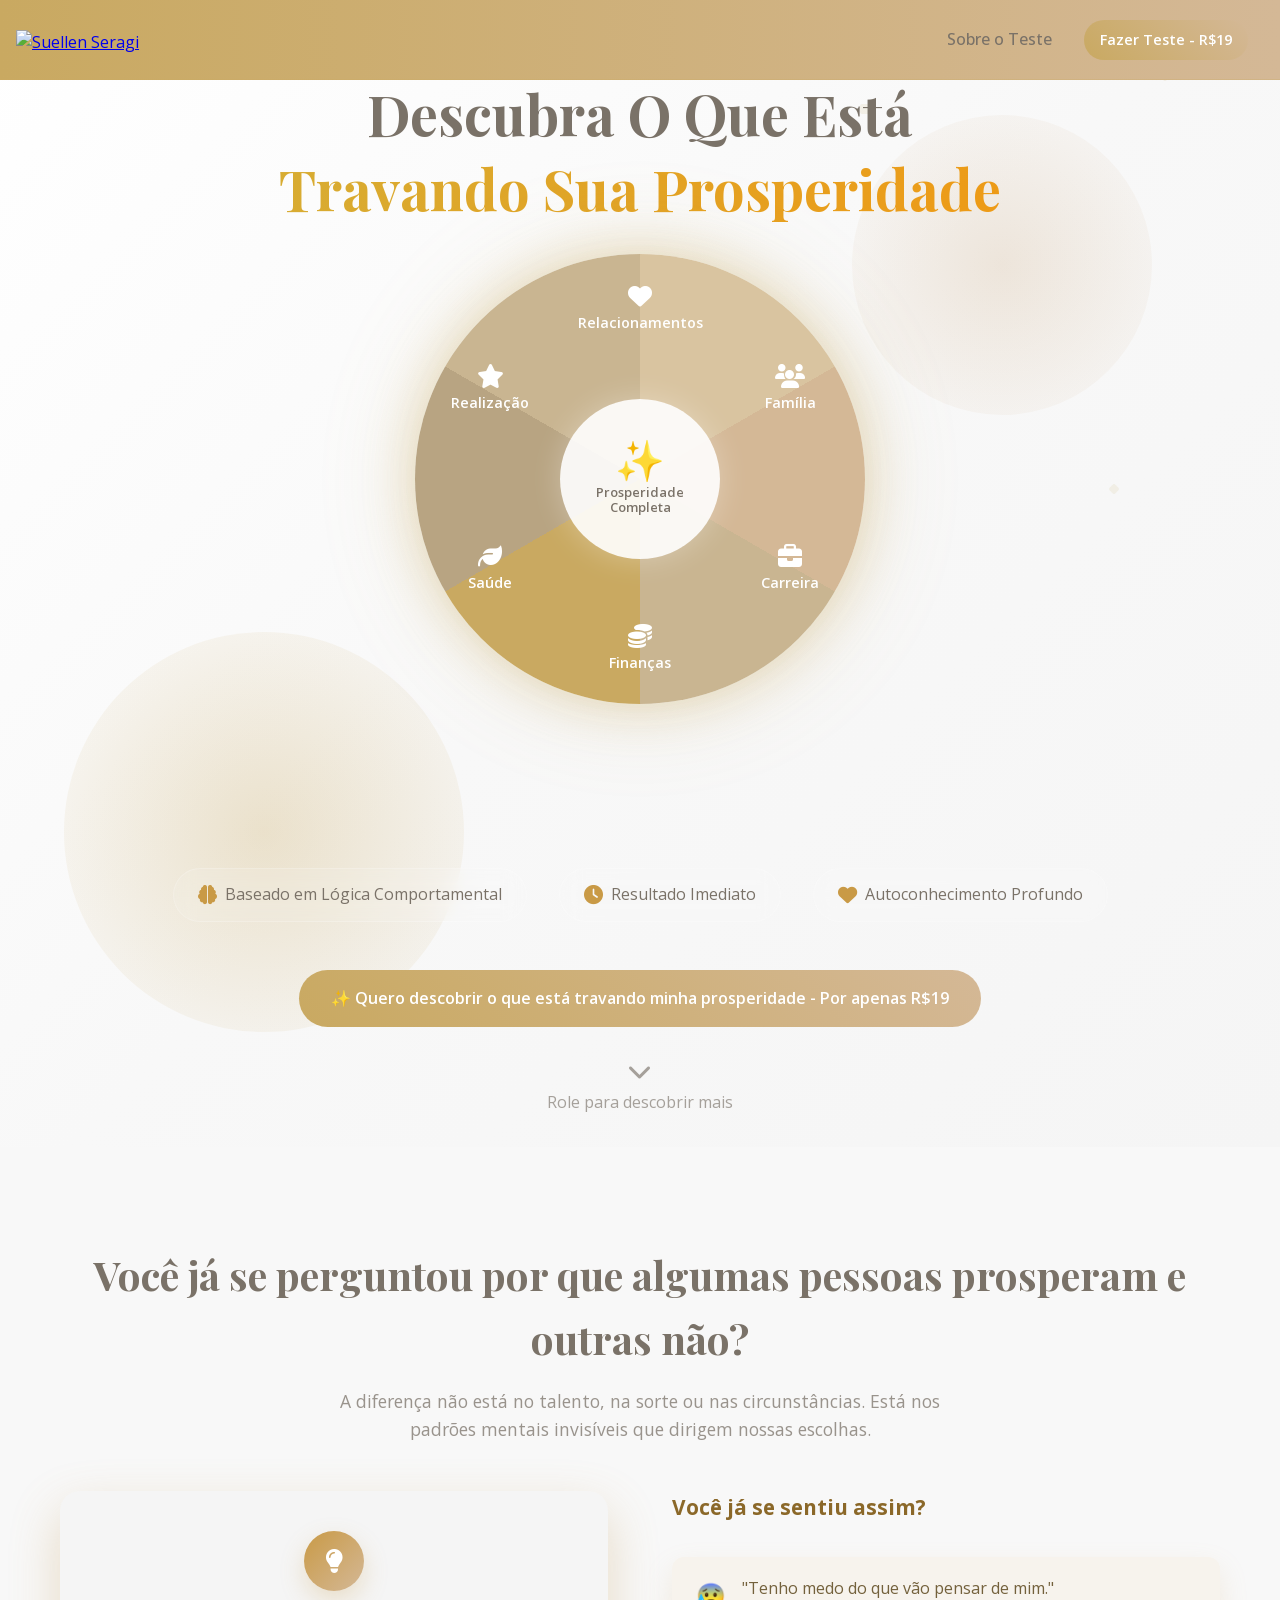
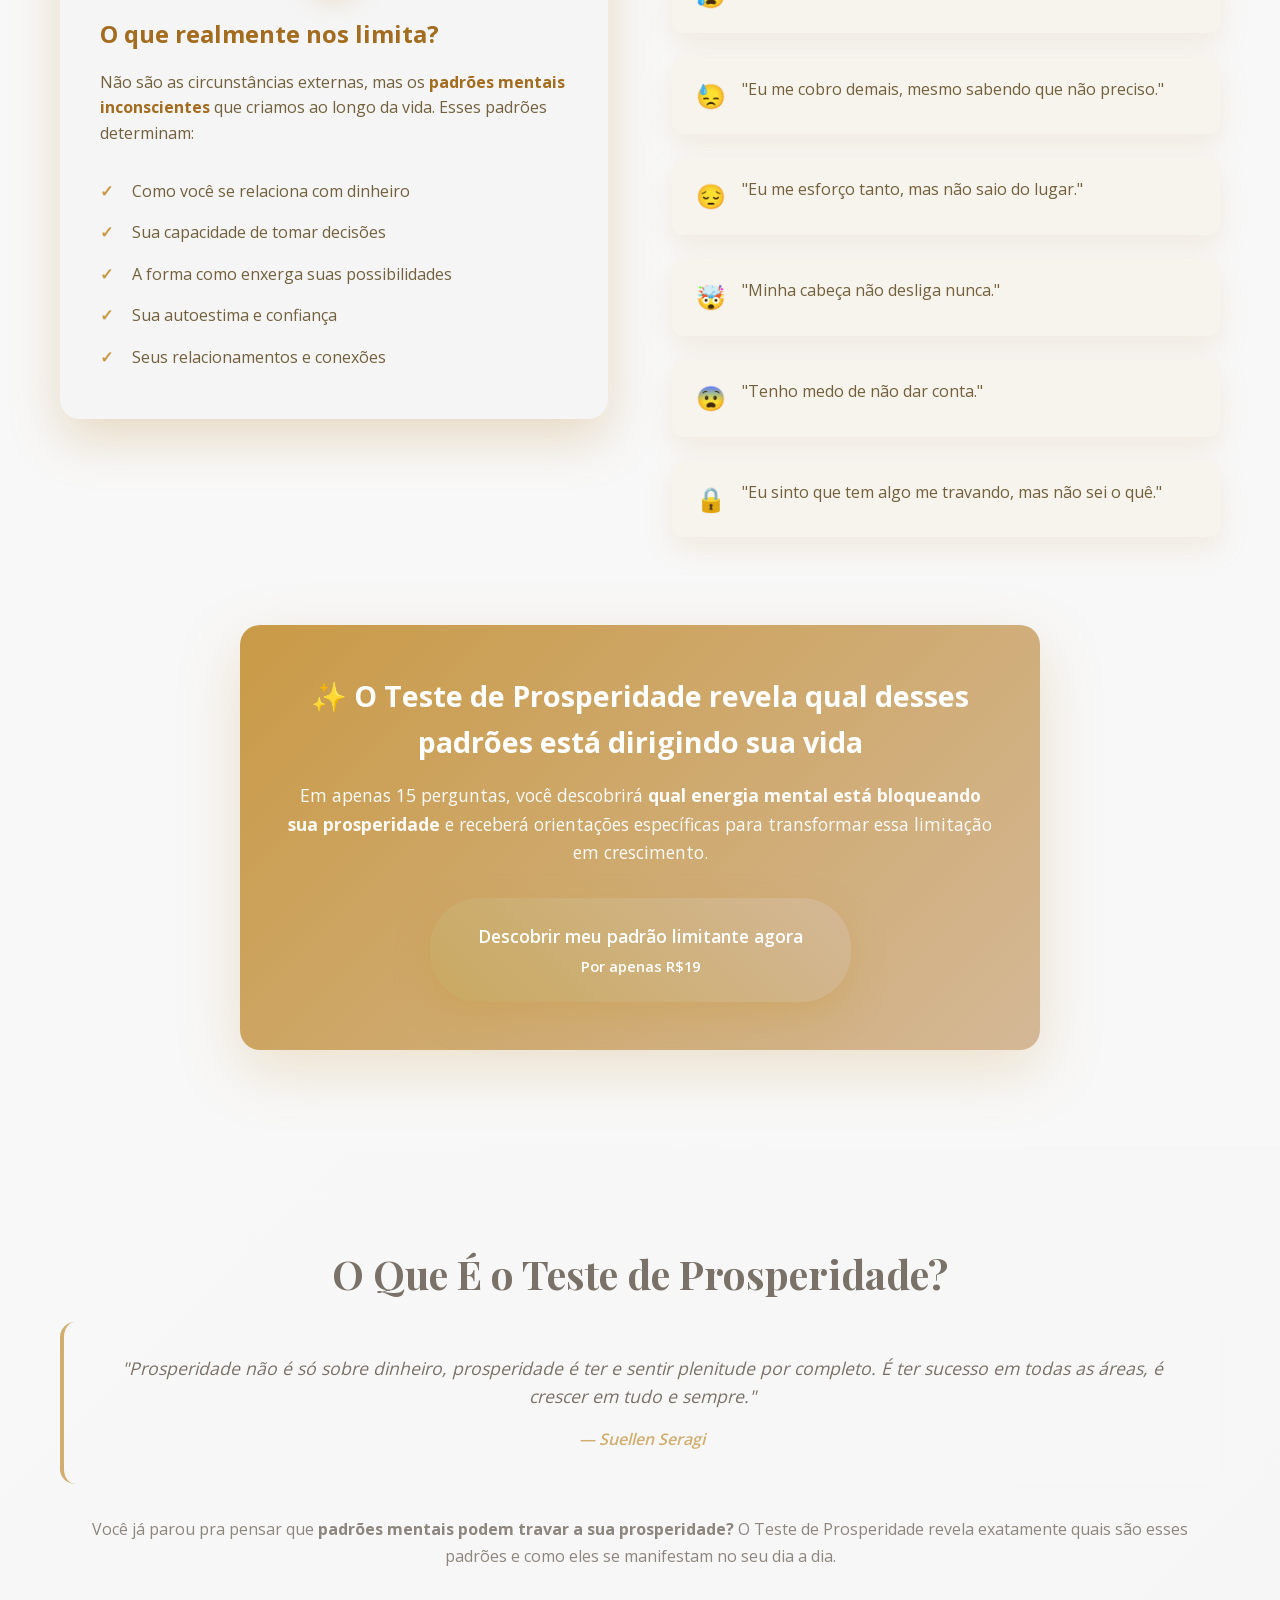
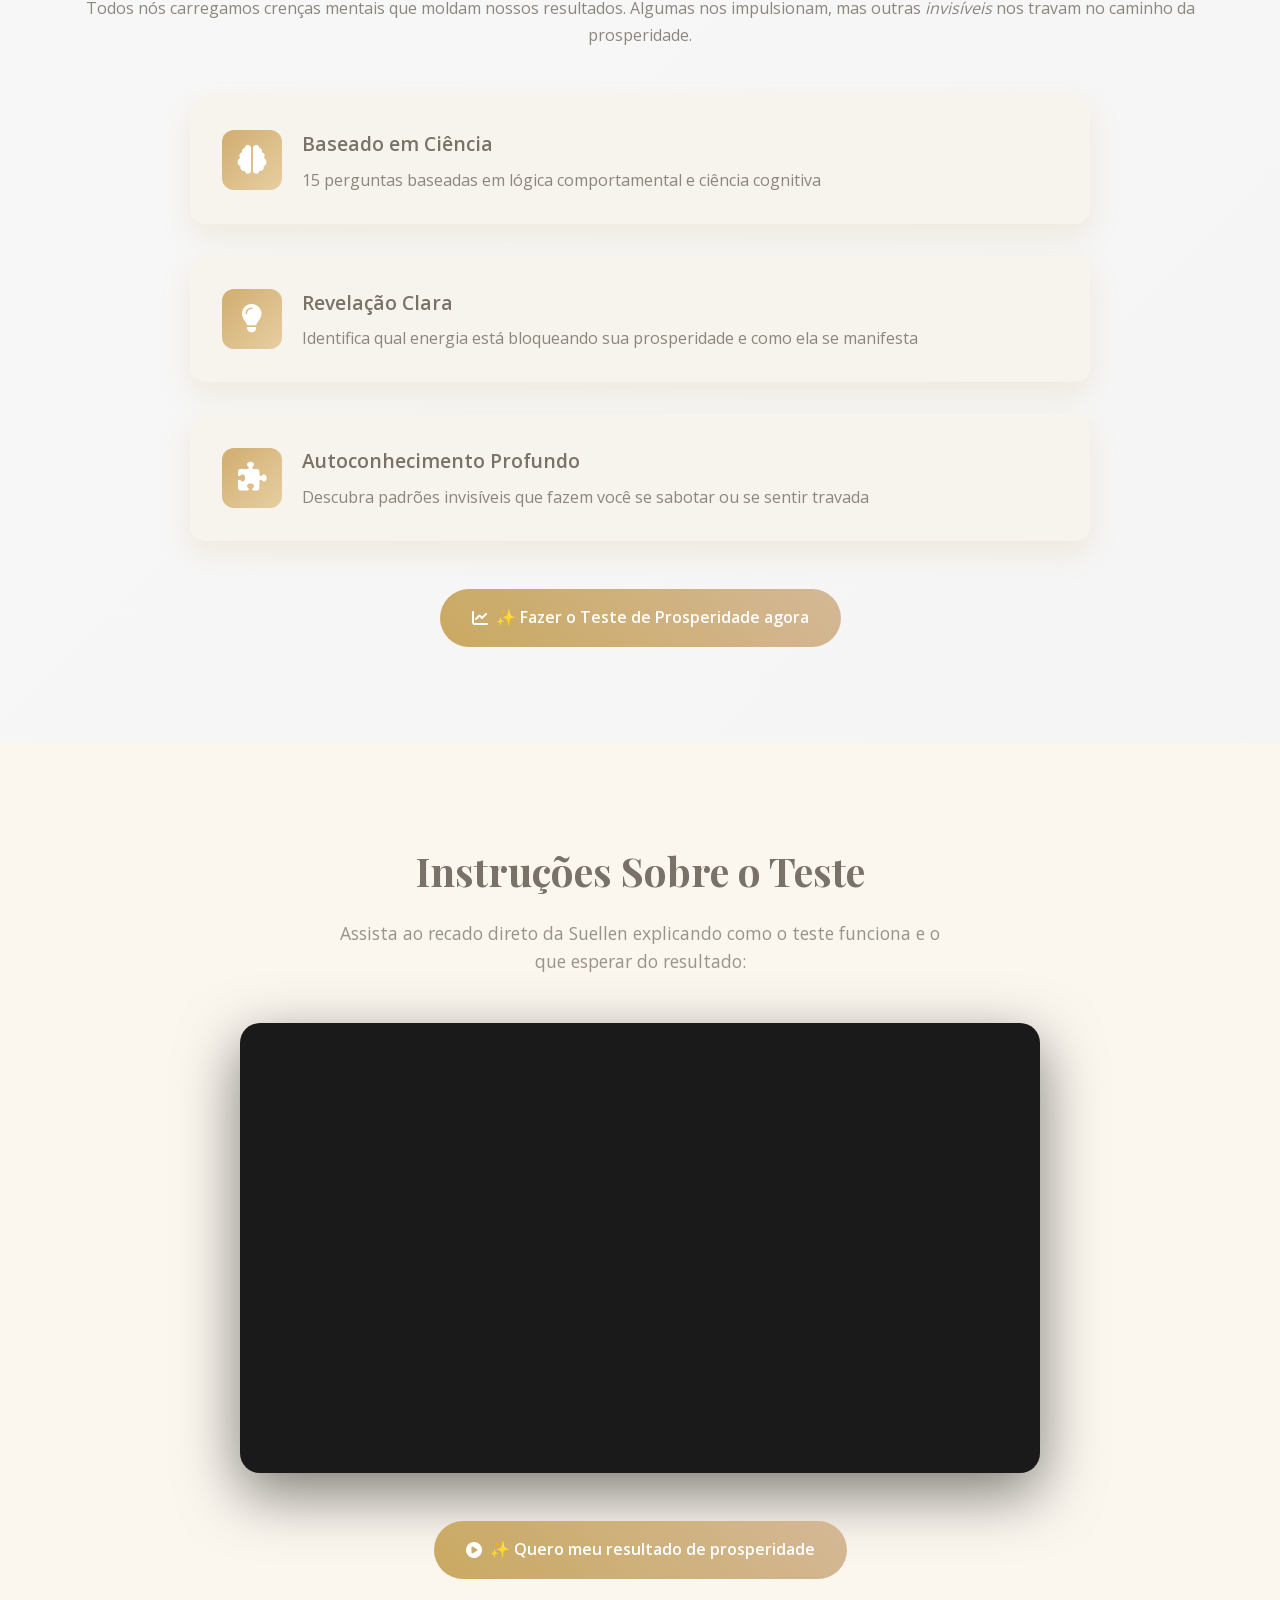
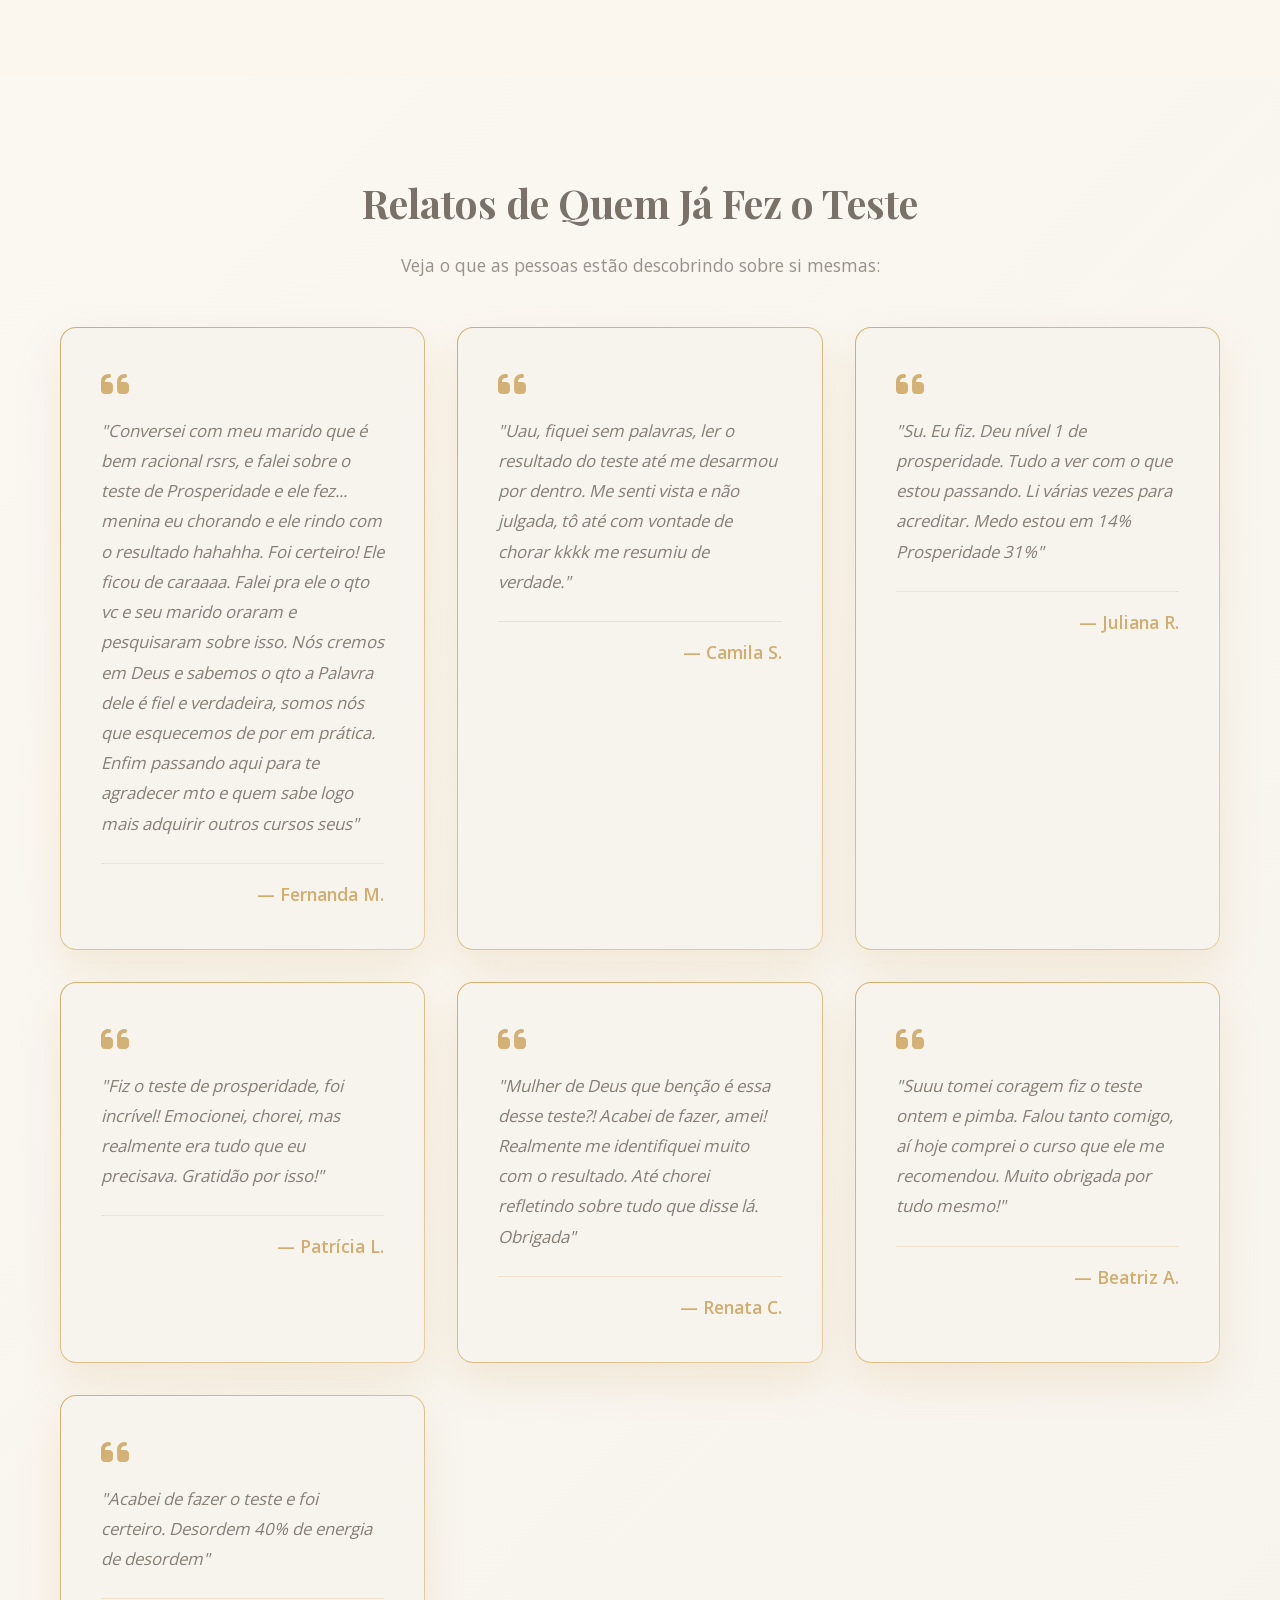
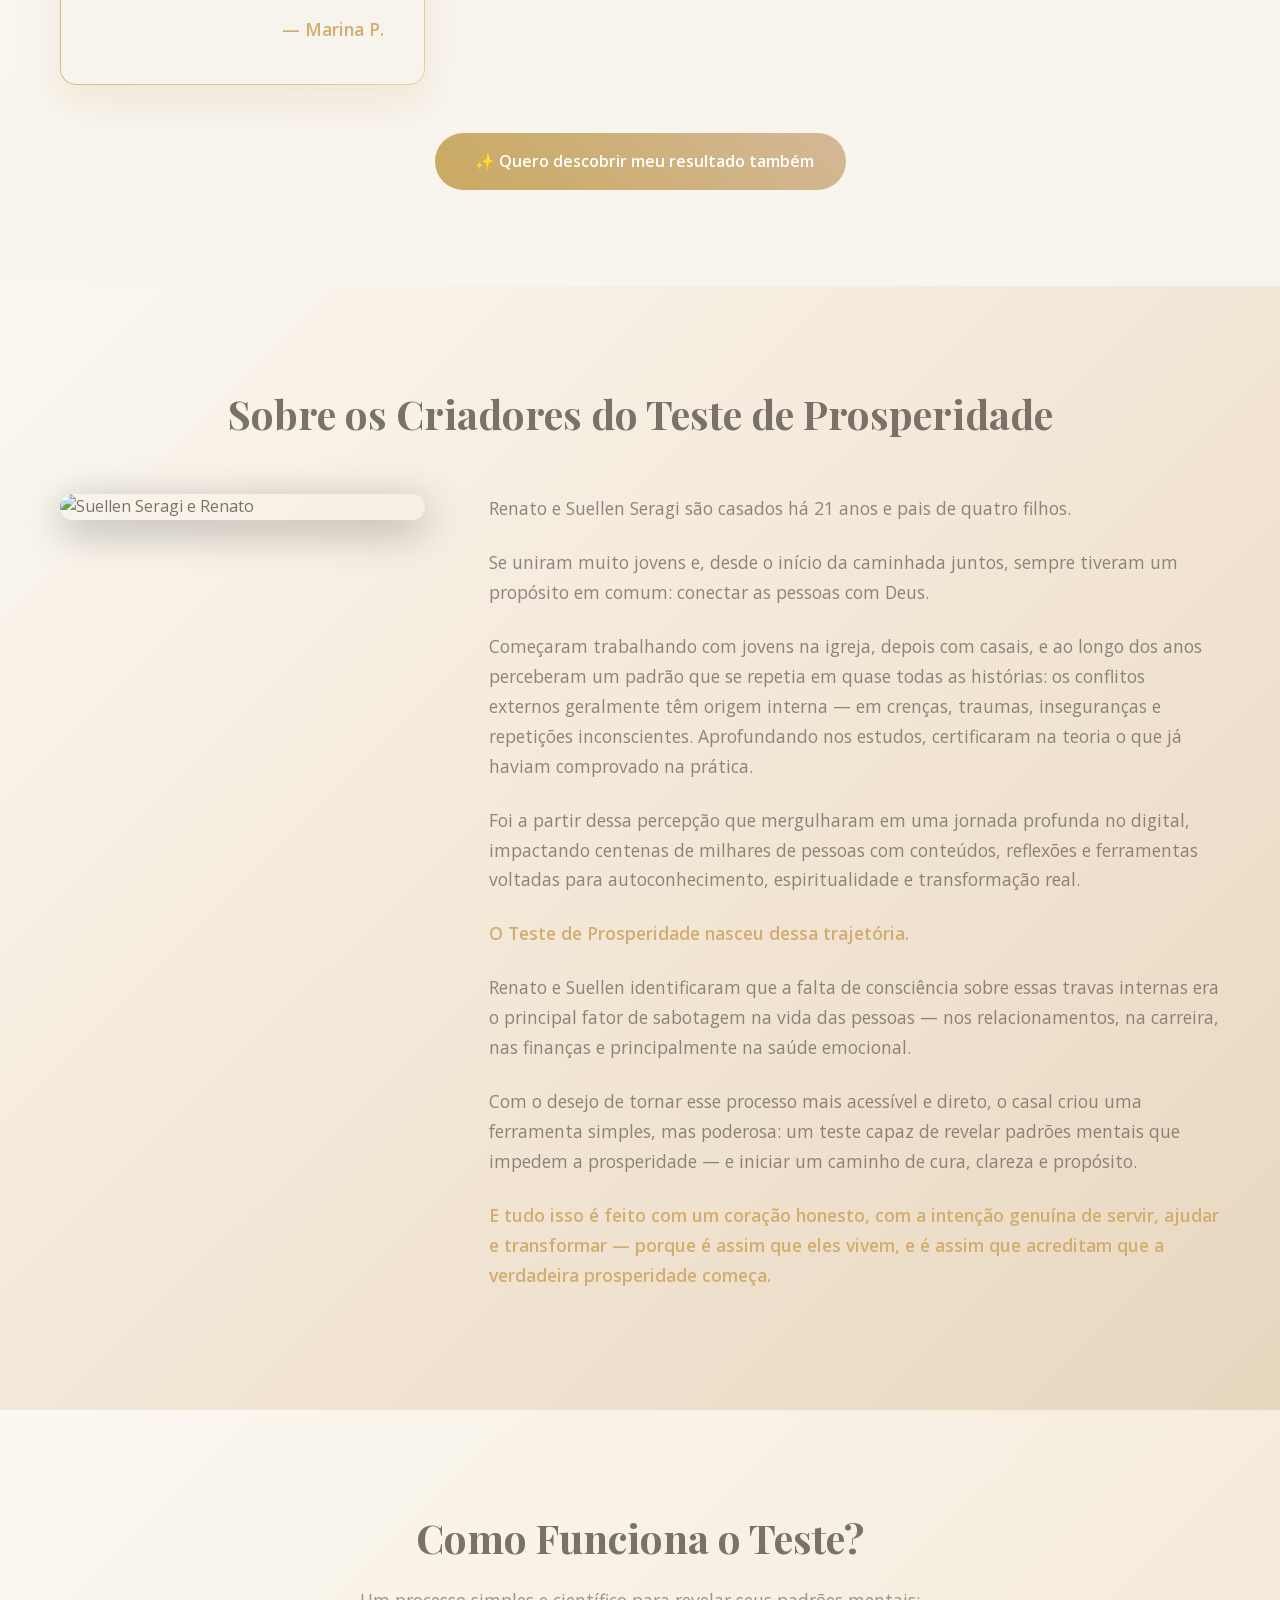
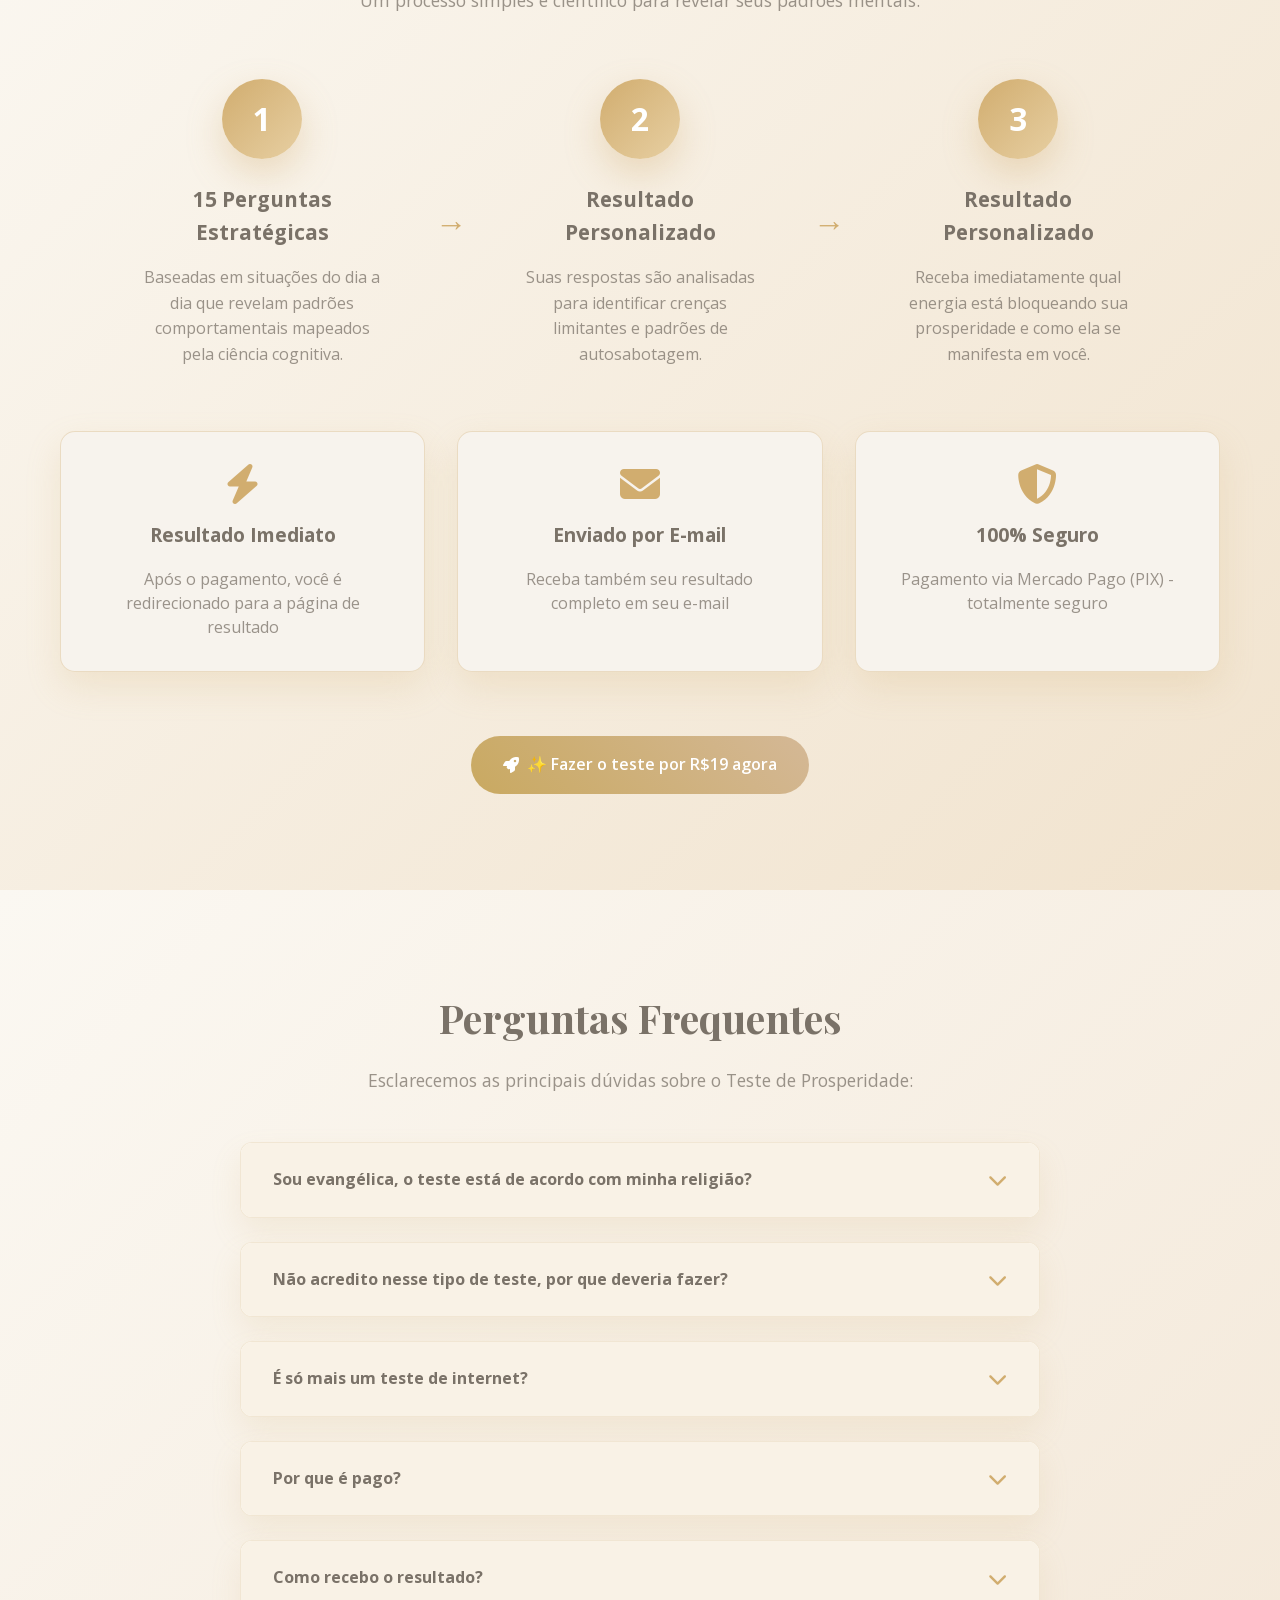
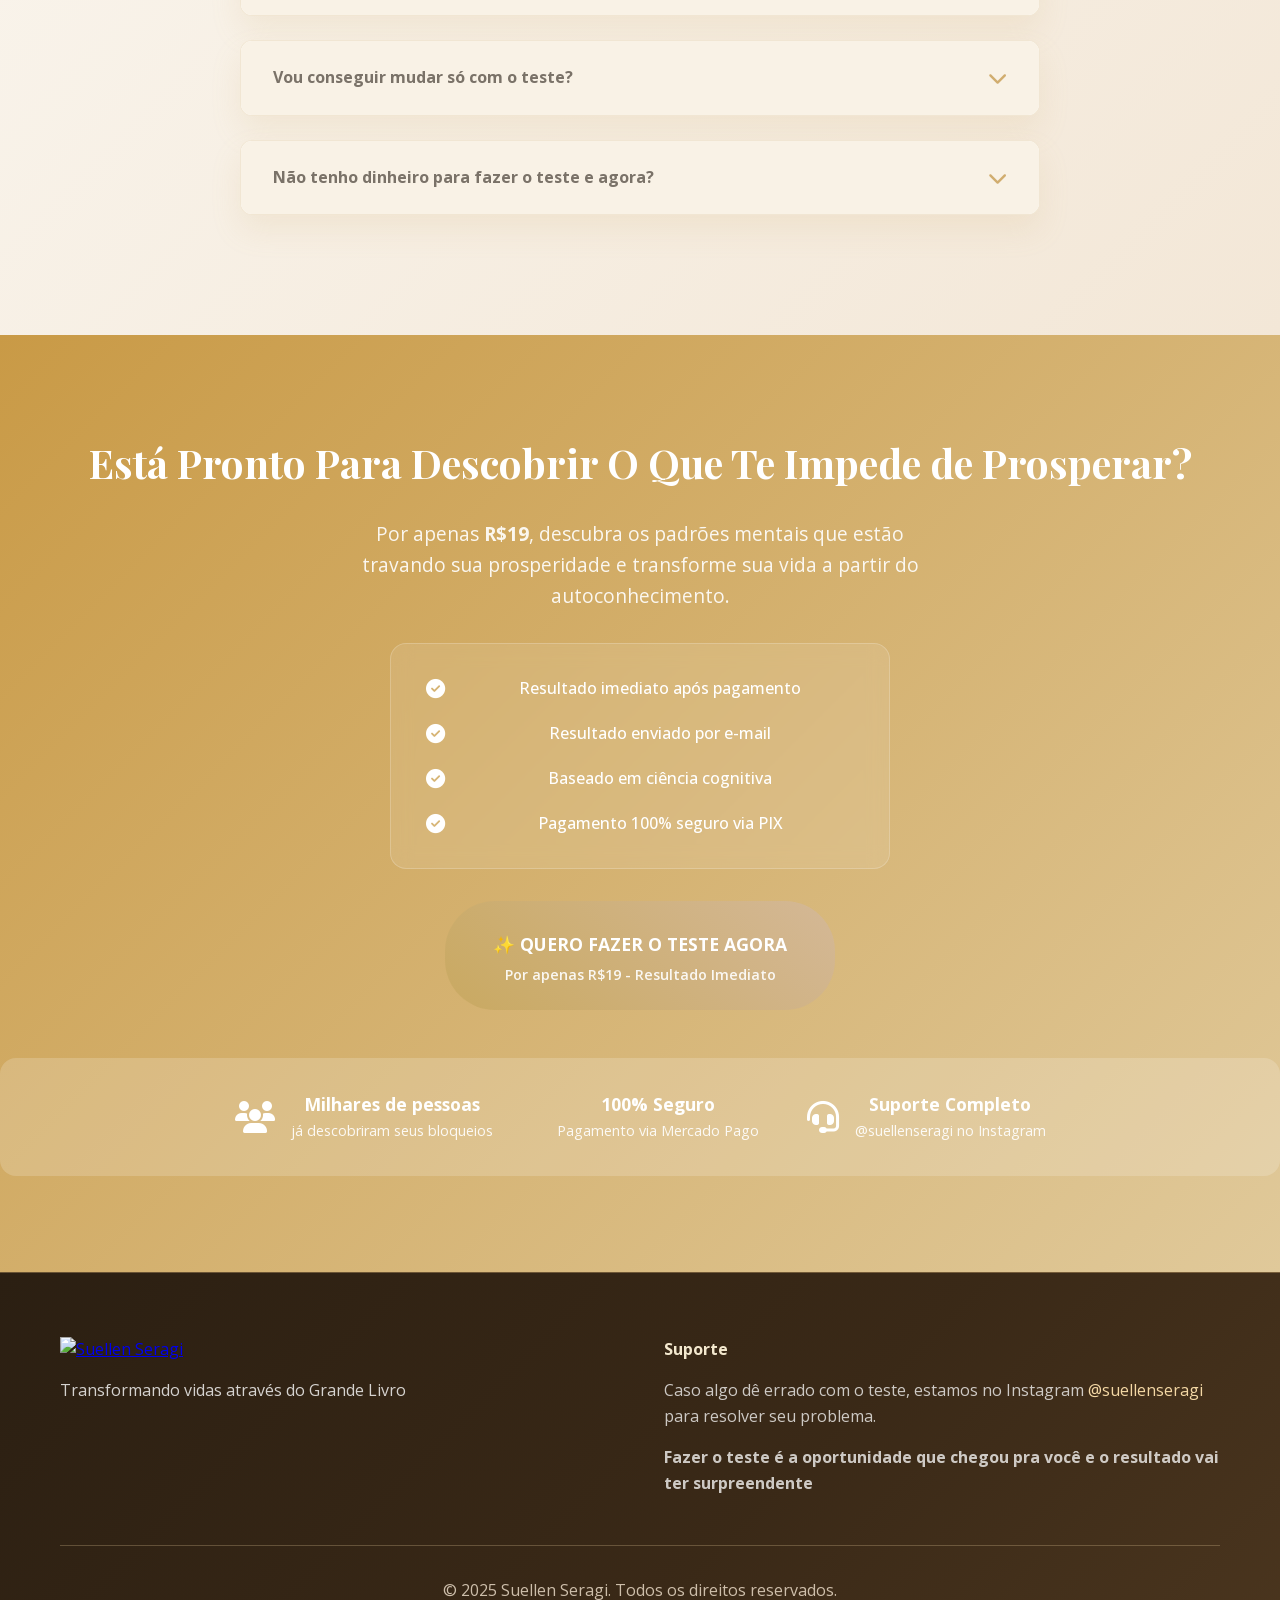
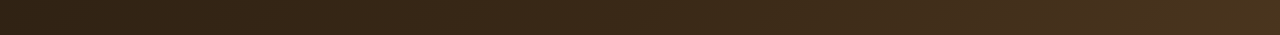
==== index.html @ f90ed5ac "Replace Font Awesome CDN link with local file" ====
<!DOCTYPE html>
<html lang="pt-BR">
<head>
    <meta charset="UTF-8">
    <meta name="viewport" content="width=device-width, initial-scale=1.0">
    
    <!-- Primary Meta Tags -->
    <title>Teste de Prosperidade - Descubra O Que Trava Sua Prosperidade | Suellen Seragi</title>
    <meta name="title" content="Teste de Prosperidade - Descubra O Que Trava Sua Prosperidade | Suellen Seragi">
    <meta name="description" content="Descubra em 15 perguntas qual padrão mental está bloqueando sua prosperidade. Teste baseado em lógica comportamental e ciência cognitiva por Suellen Seragi. Resultado imediato por apenas R$19.">
    <meta name="keywords" content="teste de prosperidade, autoconhecimento, prosperidade financeira, crenças limitantes, padrões mentais, autossabotagem, ciência cognitiva, Suellen Seragi, transformação pessoal, desenvolvimento pessoal">
    <meta name="author" content="Suellen Seragi">
    <meta name="robots" content="index, follow">
    <meta name="language" content="Portuguese">
    <meta name="revisit-after" content="7 days">
    
    <!-- Canonical URL -->
    <link rel="canonical" href="https://suellenseragi.com.br/">
    
    <!-- Open Graph / Facebook -->
    <meta property="og:type" content="website">
    <meta property="og:url" content="https://suellenseragi.com.br/">
    <meta property="og:title" content="Teste de Prosperidade - Descubra O Que Trava Sua Prosperidade | Suellen Seragi">
    <meta property="og:description" content="Descubra em 15 perguntas qual padrão mental está bloqueando sua prosperidade. Teste baseado em lógica comportamental e ciência cognitiva. Resultado imediato por apenas R$19.">
    <meta property="og:image" content="https://suellenseragi.com.br/images/logo-suellen-seragi.png">
    <meta property="og:locale" content="pt_BR">
    <meta property="og:site_name" content="Teste de Prosperidade - Suellen Seragi">
    
    <!-- Twitter -->
    <meta property="twitter:card" content="summary_large_image">
    <meta property="twitter:url" content="https://suellenseragi.com.br/">
    <meta property="twitter:title" content="Teste de Prosperidade - Descubra O Que Trava Sua Prosperidade | Suellen Seragi">
    <meta property="twitter:description" content="Descubra em 15 perguntas qual padrão mental está bloqueando sua prosperidade. Teste baseado em lógica comportamental e ciência cognitiva. Resultado imediato por apenas R$19.">
    <meta property="twitter:image" content="https://suellenseragi.com.br/images/logo-suellen-seragi.png">
    
    <!-- Favicon -->
    <link rel="icon" type="image/svg+xml" href="favicon.svg">
    <link rel="icon" type="image/x-icon" href="favicon.ico">
    <link rel="apple-touch-icon" sizes="180x180" href="favicon.svg">
    
    <!-- Google Fonts -->
    <link href="/static/fonts/fonts.css" rel="stylesheet">
    
    <!-- Font Awesome -->
    <link rel="stylesheet" href="/static/fonts/all.min.css">
    
    <!-- AOS Animation Library -->
    <link href="https://cdn.jsdelivr.net/npm/aos@2.3.4/dist/aos.css" rel="stylesheet">
    
    <!-- Manifest PWA -->
    <link rel="manifest" href="manifest.json">
    <meta name="theme-color" content="#d1ad6f">
    <meta name="apple-mobile-web-app-capable" content="yes">
    <meta name="apple-mobile-web-app-status-bar-style" content="black-translucent">
    
    <link rel="stylesheet" href="css/style2.css?v=20241013070000">
    <link rel="stylesheet" href="css/style2-force.css?v=20241013071500">
    
    <!-- Structured Data / Schema.org -->
    <script type="application/ld+json">
    {
      "@context": "https://schema.org",
      "@type": "WebSite",
      "name": "Teste de Prosperidade - Suellen Seragi",
      "url": "https://suellenseragi.com.br/",
      "description": "Descubra qual padrão mental está bloqueando sua prosperidade com o Teste de Prosperidade",
      "author": {
        "@type": "Person",
        "name": "Suellen Seragi"
      },
      "offers": {
        "@type": "Offer",
        "price": "19.00",
        "priceCurrency": "BRL",
        "availability": "https://schema.org/InStock",
        "url": "https://mpteste.suellenseragi.com.br/"
      }
    }
    </script>
    
    <script type="application/ld+json">
    {
      "@context": "https://schema.org",
      "@type": "Product",
      "name": "Teste de Prosperidade",
      "description": "Teste online baseado em lógica comportamental e ciência cognitiva que revela padrões mentais que bloqueiam sua prosperidade",
      "brand": {
        "@type": "Brand",
        "name": "Suellen Seragi"
      },
      "offers": {
        "@type": "Offer",
        "price": "19.00",
        "priceCurrency": "BRL",
        "availability": "https://schema.org/InStock",
        "url": "https://mpteste.suellenseragi.com.br/"
      },
      "aggregateRating": {
        "@type": "AggregateRating",
        "ratingValue": "4.9",
        "reviewCount": "1247"
      }
    }
    </script>
    
    <script type="application/ld+json">
    {
      "@context": "https://schema.org",
      "@type": "FAQPage",
      "mainEntity": [
        {
          "@type": "Question",
          "name": "Sou evangélica, o teste está de acordo com minha religião?",
          "acceptedAnswer": {
            "@type": "Answer",
            "text": "Sim! Ele não contradiz a fé — pelo contrário, foi criado sob a luz dos princípios do Grande Livro (A Bíblia) e te ajuda a remover bloqueios para viver tudo o que Deus deseja pra você."
          }
        },
        {
          "@type": "Question",
          "name": "Por que é pago?",
          "acceptedAnswer": {
            "@type": "Answer",
            "text": "Porque ele não é um teste genérico ou automático. Você recebe um resultado personalizado, com explicações e interpretações que foram estruturadas com base em métodos de autoconhecimento, ciência cognitiva e experiência prática com milhares de pessoas."
          }
        },
        {
          "@type": "Question",
          "name": "Como recebo o resultado?",
          "acceptedAnswer": {
            "@type": "Answer",
            "text": "Logo após o pagamento, você é redirecionado à página de resultado. E também recebe seu resultado por e-mail, com uma análise clara sobre qual energia está bloqueando sua prosperidade — e como ela se manifesta no seu dia a dia."
          }
        }
      ]
    }
    </script>
</head>
<body>
    <!-- Loading Animation -->
    <div id="loading" class="loading-screen">
        <div class="loading-content">
            <div class="prosperity-symbol">✨</div>
            <p>Preparando sua jornada de autoconhecimento...</p>
        </div>
    </div>

    <!-- Floating Elements -->
    <div class="floating-elements">
        <div class="floating-element star-1"></div>
        <div class="floating-element star-2"></div>
        <div class="floating-element star-3"></div>
        <div class="floating-element light-1"></div>
        <div class="floating-element light-2"></div>
    </div>

    <!-- Header -->
    <header class="header">
        <nav class="nav" data-aos="fade-down">
            <div class="nav-content">
                <div class="logo">
                    <a href="https://www.suellenseragi.com.br/" target="_blank" rel="noopener noreferrer">
                        <img src="images/logo-suellen-seragi.png" alt="Suellen Seragi" class="logo-img">
                    </a>
                </div>
                <div class="nav-right">
                    <a href="#sobre" class="nav-link">Sobre o Teste</a>
                    <a href="https://mpteste.suellenseragi.com.br/" class="cta-btn cta-header" target="_blank">
                        Fazer Teste - R$19
                    </a>
                </div>
            </div>
        </nav>
    </header>

    <!-- Hero Section -->
    <section class="hero">
        <div class="hero-background">
            <div class="gradient-orb orb-1"></div>
            <div class="gradient-orb orb-2"></div>
            <div class="gradient-orb orb-3"></div>
        </div>
        
        <div class="container">
            <div class="hero-content">
                <div class="hero-text" data-aos="fade-up" data-aos-delay="200">
                    <h1 class="hero-title">
                        <span class="title-line-1">Descubra O Que Está</span>
                        <span class="title-line-2 gradient-text">Travando Sua Prosperidade</span>
                    </h1>
                    
                    <div class="hero-wheel" data-aos="zoom-in" data-aos-delay="300">
                        <div class="prosperity-wheel">
                            <div class="wheel-center">
                                <div class="center-icon">
                                    ✨
                                </div>
                                <span class="center-text">Prosperidade<br>Completa</span>
                            </div>
                            <div class="wheel-segment segment-1">
                                <i class="fas fa-heart"></i>
                                <span>Relacionamentos</span>
                            </div>
                            <div class="wheel-segment segment-2">
                                <i class="fas fa-users"></i>
                                <span>Família</span>
                            </div>
                            <div class="wheel-segment segment-3">
                                <i class="fas fa-briefcase"></i>
                                <span>Carreira</span>
                            </div>
                            <div class="wheel-segment segment-4">
                                <i class="fas fa-coins"></i>
                                <span>Finanças</span>
                            </div>
                            <div class="wheel-segment segment-5">
                                <i class="fas fa-leaf"></i>
                                <span>Saúde</span>
                            </div>
                            <div class="wheel-segment segment-6">
                                <i class="fas fa-star"></i>
                                <span>Realização</span>
                            </div>
                        </div>
                    </div>
                    
                    <p class="hero-subtitle" data-aos="fade-up" data-aos-delay="400">
                        Um teste baseado em lógica comportamental e ciência cognitiva, que revela os padrões mentais invisíveis que impedem seu crescimento e realização pessoal
                    </p>
                    
                    <div class="hero-features" data-aos="fade-up" data-aos-delay="600">
                        <div class="feature-item">
                            <i class="fas fa-brain"></i>
                            <span>Baseado em Lógica Comportamental</span>
                        </div>
                        <div class="feature-item">
                            <i class="fas fa-clock"></i>
                            <span>Resultado Imediato</span>
                        </div>
                        <div class="feature-item">
                            <i class="fas fa-heart"></i>
                            <span>Autoconhecimento Profundo</span>
                        </div>
                    </div>

                    <div class="hero-cta" data-aos="fade-up" data-aos-delay="800">
                        <a href="https://mpteste.suellenseragi.com.br/" class="cta-btn cta-primary pulse-animation" target="_blank">
✨ Quero descobrir o que está travando minha prosperidade - Por apenas R$19
                        </a>
                    </div>
                </div>
            </div>
        </div>
        
        <div class="scroll-indicator" data-aos="fade-up" data-aos-delay="1000">
            <div class="scroll-arrow">
                <i class="fas fa-chevron-down"></i>
            </div>
            <span>Role para descobrir mais</span>
        </div>
    </section>

    <!-- Pain Points Section -->
    <section class="self-discovery">
        <div class="container">
            <div class="section-header" data-aos="fade-up">
                <h2 class="section-title">Você já se perguntou por que algumas pessoas prosperam e outras não?</h2>
                <p class="section-subtitle">A diferença não está no talento, na sorte ou nas circunstâncias. Está nos padrões mentais invisíveis que dirigem nossas escolhas.</p>
            </div>

            <div class="discovery-content">
                <div class="discovery-left" data-aos="fade-right" data-aos-delay="200">
                    <div class="insight-card">
                        <div class="insight-icon">
                            <i class="fas fa-lightbulb"></i>
                        </div>
                        <h3>O que realmente nos limita?</h3>
                        <p>Não são as circunstâncias externas, mas os <strong>padrões mentais inconscientes</strong> que criamos ao longo da vida. Esses padrões determinam:</p>
                        <ul class="insight-list">
                            <li>Como você se relaciona com dinheiro</li>
                            <li>Sua capacidade de tomar decisões</li>
                            <li>A forma como enxerga suas possibilidades</li>
                            <li>Sua autoestima e confiança</li>
                            <li>Seus relacionamentos e conexões</li>
                        </ul>
                    </div>
                </div>

                <div class="discovery-right" data-aos="fade-left" data-aos-delay="400">
                    <div class="patterns-showcase">
                        <h3>Você já se sentiu assim?</h3>
                        
                        <div class="pattern-item">
                            <div class="pattern-emoji">😰</div>
                            <div class="pattern-text">
                                "Tenho medo do que vão pensar de mim."
                            </div>
                        </div>

                        <div class="pattern-item">
                            <div class="pattern-emoji">😓</div>
                            <div class="pattern-text">
                                "Eu me cobro demais, mesmo sabendo que não preciso."
                            </div>
                        </div>

                        <div class="pattern-item">
                            <div class="pattern-emoji">😔</div>
                            <div class="pattern-text">
                                "Eu me esforço tanto, mas não saio do lugar."
                            </div>
                        </div>

                        <div class="pattern-item">
                            <div class="pattern-emoji">🤯</div>
                            <div class="pattern-text">
                                "Minha cabeça não desliga nunca."
                            </div>
                        </div>

                        <div class="pattern-item">
                            <div class="pattern-emoji">😨</div>
                            <div class="pattern-text">
                                "Tenho medo de não dar conta."
                            </div>
                        </div>

                        <div class="pattern-item">
                            <div class="pattern-emoji">🔒</div>
                            <div class="pattern-text">
                                "Eu sinto que tem algo me travando, mas não sei o quê."
                            </div>
                        </div>
                    </div>
                </div>
            </div>

            <div class="discovery-cta" data-aos="fade-up" data-aos-delay="600">
                <div class="cta-box">
                    <h3>✨ O Teste de Prosperidade revela qual desses padrões está dirigindo sua vida</h3>
                    <p>Em apenas 15 perguntas, você descobrirá <strong>qual energia mental está bloqueando sua prosperidade</strong> e receberá orientações específicas para transformar essa limitação em crescimento.</p>
                    <a href="https://mpteste.suellenseragi.com.br/" class="cta-btn cta-gradient cta-large pulse-animation" target="_blank">
                        Descobrir meu padrão limitante agora
                        <small>Por apenas R$19</small>
                    </a>
                </div>
            </div>
        </div>
    </section>

    <!-- About Test Section -->
    <section class="about-test" id="sobre">
        <div class="container">
            <div class="about-content">
                <div class="about-text" data-aos="fade-right">
                    <h2 class="section-title">O Que É o Teste de Prosperidade?</h2>
                    
                    <div class="prosperity-definition">
                        <blockquote class="quote" data-aos="fade-up" data-aos-delay="100">
                            <p>"Prosperidade não é só sobre dinheiro, prosperidade é ter e sentir plenitude por completo. É ter sucesso em todas as áreas, é crescer em tudo e sempre."</p>
                            <cite>— Suellen Seragi</cite>
                        </blockquote>
                    </div>

                    <div class="about-description" data-aos="fade-up" data-aos-delay="200">
                        <p>Você já parou pra pensar que <strong>padrões mentais podem travar a sua prosperidade?</strong> O Teste de Prosperidade revela exatamente quais são esses padrões e como eles se manifestam no seu dia a dia.</p>
                        
                        <p>Todos nós carregamos crenças mentais que moldam nossos resultados. Algumas nos impulsionam, mas outras <em>invisíveis</em> nos travam no caminho da prosperidade.</p>
                    </div>

                    <div class="test-features" data-aos="fade-up" data-aos-delay="300">
                        <div class="feature-card">
                            <div class="feature-icon">
                                <i class="fas fa-brain"></i>
                            </div>
                            <div class="feature-content">
                                <h4>Baseado em Ciência</h4>
                                <p>15 perguntas baseadas em lógica comportamental e ciência cognitiva</p>
                            </div>
                        </div>

                        <div class="feature-card">
                            <div class="feature-icon">
                                <i class="fas fa-lightbulb"></i>
                            </div>
                            <div class="feature-content">
                                <h4>Revelação Clara</h4>
                                <p>Identifica qual energia está bloqueando sua prosperidade e como ela se manifesta</p>
                            </div>
                        </div>

                        <div class="feature-card">
                            <div class="feature-icon">
                                <i class="fas fa-puzzle-piece"></i>
                            </div>
                            <div class="feature-content">
                                <h4>Autoconhecimento Profundo</h4>
                                <p>Descubra padrões invisíveis que fazem você se sabotar ou se sentir travada</p>
                            </div>
                        </div>
                    </div>

                    <div class="cta-about" data-aos="fade-up" data-aos-delay="400">
                        <a href="https://mpteste.suellenseragi.com.br/" class="cta-btn cta-primary" target="_blank">
                            <i class="fas fa-chart-line"></i>
                            ✨ Fazer o Teste de Prosperidade agora
                        </a>
                    </div>
                </div>


            </div>
        </div>
    </section>

    <!-- Video Section -->
    <section class="video-section" id="video">
        <div class="container">
            <div class="section-header" data-aos="fade-up">
                <h2 class="section-title">Instruções Sobre o Teste</h2>
                <p class="section-subtitle">Assista ao recado direto da Suellen explicando como o teste funciona e o que esperar do resultado:</p>
            </div>

            <div class="video-container" data-aos="zoom-in" data-aos-delay="200">
                <div class="video-wrapper">
                    <iframe 
                        src="https://www.youtube.com/embed/WL6I5PK7Ygo"
                        title="Instruções do Teste de Prosperidade"
                        frameborder="0"
                        allow="accelerometer; autoplay; clipboard-write; encrypted-media; gyroscope; picture-in-picture"
                        allowfullscreen>
                    </iframe>
                </div>
            </div>

            <div class="video-cta" data-aos="fade-up" data-aos-delay="400">
                <a href="https://mpteste.suellenseragi.com.br/" class="cta-btn cta-primary pulse-animation" target="_blank">
                    <i class="fas fa-play-circle"></i>
                    ✨ Quero meu resultado de prosperidade
                </a>
            </div>
        </div>
    </section>

    <!-- Testimonials Section -->
    <section class="testimonials-section">
        <div class="container">
            <div class="section-header" data-aos="fade-up">
                <h2 class="section-title">Relatos de Quem Já Fez o Teste</h2>
                <p class="section-subtitle">Veja o que as pessoas estão descobrindo sobre si mesmas:</p>
            </div>

            <div class="testimonials-grid">
                <div class="testimonial-card" data-aos="fade-up" data-aos-delay="100">
                    <div class="testimonial-quote">
                        <i class="fas fa-quote-left quote-icon"></i>
                        <p>"Conversei com meu marido que é bem racional rsrs, e falei sobre o teste de Prosperidade e ele fez... menina eu chorando e ele rindo com o resultado hahahha. Foi certeiro! Ele ficou de caraaaa. Falei pra ele o qto vc e seu marido oraram e pesquisaram sobre isso. Nós cremos em Deus e sabemos o qto a Palavra dele é fiel e verdadeira, somos nós que esquecemos de por em prática. Enfim passando aqui para te agradecer mto e quem sabe logo mais adquirir outros cursos seus"</p>
                    </div>
                    <div class="testimonial-author">
                        <strong>— Fernanda M.</strong>
                    </div>
                </div>

                <div class="testimonial-card" data-aos="fade-up" data-aos-delay="200">
                    <div class="testimonial-quote">
                        <i class="fas fa-quote-left quote-icon"></i>
                        <p>"Uau, fiquei sem palavras, ler o resultado do teste até me desarmou por dentro. Me senti vista e não julgada, tô até com vontade de chorar kkkk me resumiu de verdade."</p>
                    </div>
                    <div class="testimonial-author">
                        <strong>— Camila S.</strong>
                    </div>
                </div>

                <div class="testimonial-card" data-aos="fade-up" data-aos-delay="300">
                    <div class="testimonial-quote">
                        <i class="fas fa-quote-left quote-icon"></i>
                        <p>"Su. Eu fiz. Deu nível 1 de prosperidade. Tudo a ver com o que estou passando. Li várias vezes para acreditar. Medo estou em 14% Prosperidade 31%"</p>
                    </div>
                    <div class="testimonial-author">
                        <strong>— Juliana R.</strong>
                    </div>
                </div>

                <div class="testimonial-card" data-aos="fade-up" data-aos-delay="100">
                    <div class="testimonial-quote">
                        <i class="fas fa-quote-left quote-icon"></i>
                        <p>"Fiz o teste de prosperidade, foi incrível! Emocionei, chorei, mas realmente era tudo que eu precisava. Gratidão por isso!"</p>
                    </div>
                    <div class="testimonial-author">
                        <strong>— Patrícia L.</strong>
                    </div>
                </div>

                <div class="testimonial-card" data-aos="fade-up" data-aos-delay="200">
                    <div class="testimonial-quote">
                        <i class="fas fa-quote-left quote-icon"></i>
                        <p>"Mulher de Deus que benção é essa desse teste?! Acabei de fazer, amei! Realmente me identifiquei muito com o resultado. Até chorei refletindo sobre tudo que disse lá. Obrigada"</p>
                    </div>
                    <div class="testimonial-author">
                        <strong>— Renata C.</strong>
                    </div>
                </div>

                <div class="testimonial-card" data-aos="fade-up" data-aos-delay="300">
                    <div class="testimonial-quote">
                        <i class="fas fa-quote-left quote-icon"></i>
                        <p>"Suuu tomei coragem fiz o teste ontem e pimba. Falou tanto comigo, aí hoje comprei o curso que ele me recomendou. Muito obrigada por tudo mesmo!"</p>
                    </div>
                    <div class="testimonial-author">
                        <strong>— Beatriz A.</strong>
                    </div>
                </div>

                <div class="testimonial-card" data-aos="fade-up" data-aos-delay="100">
                    <div class="testimonial-quote">
                        <i class="fas fa-quote-left quote-icon"></i>
                        <p>"Acabei de fazer o teste e foi certeiro. Desordem 40% de energia de desordem"</p>
                    </div>
                    <div class="testimonial-author">
                        <strong>— Marina P.</strong>
                    </div>
                </div>
            </div>

            <div class="testimonials-cta" data-aos="fade-up" data-aos-delay="400">
                <a href="https://mpteste.suellenseragi.com.br/" class="cta-btn cta-primary pulse-animation" target="_blank">
                    <i class="fas fa-sparkles"></i>
                    ✨ Quero descobrir meu resultado também
                </a>
            </div>
        </div>
    </section>

    <!-- About Creators Section -->
    <section class="about-creators">
        <div class="container">
            <div class="section-header" data-aos="fade-up">
                <h2 class="section-title">Sobre os Criadores do Teste de Prosperidade</h2>
            </div>

            <div class="creators-content">
                <div class="creators-image" data-aos="fade-right" data-aos-delay="200">
                    <img src="https://page.gensparksite.com/v1/base64_upload/ccc3ffb1b02c938cf83833afda8c5949" alt="Suellen Seragi e Renato" class="creators-photo">
                </div>
                
                <div class="creators-text" data-aos="fade-left" data-aos-delay="300">
                    <p>Renato e Suellen Seragi são casados há 21 anos e pais de quatro filhos.</p>
                    
                    <p>Se uniram muito jovens e, desde o início da caminhada juntos, sempre tiveram um propósito em comum: conectar as pessoas com Deus.</p>
                    
                    <p>Começaram trabalhando com jovens na igreja, depois com casais, e ao longo dos anos perceberam um padrão que se repetia em quase todas as histórias: os conflitos externos geralmente têm origem interna — em crenças, traumas, inseguranças e repetições inconscientes. Aprofundando nos estudos, certificaram na teoria o que já haviam comprovado na prática.</p>
                    
                    <p>Foi a partir dessa percepção que mergulharam em uma jornada profunda no digital, impactando centenas de milhares de pessoas com conteúdos, reflexões e ferramentas voltadas para autoconhecimento, espiritualidade e transformação real.</p>
                    
                    <p><strong>O Teste de Prosperidade nasceu dessa trajetória.</strong></p>
                    
                    <p>Renato e Suellen identificaram que a falta de consciência sobre essas travas internas era o principal fator de sabotagem na vida das pessoas — nos relacionamentos, na carreira, nas finanças e principalmente na saúde emocional.</p>
                    
                    <p>Com o desejo de tornar esse processo mais acessível e direto, o casal criou uma ferramenta simples, mas poderosa: um teste capaz de revelar padrões mentais que impedem a prosperidade — e iniciar um caminho de cura, clareza e propósito.</p>
                    
                    <p><strong>E tudo isso é feito com um coração honesto, com a intenção genuína de servir, ajudar e transformar — porque é assim que eles vivem, e é assim que acreditam que a verdadeira prosperidade começa.</strong></p>
                </div>
            </div>
        </div>
    </section>

    <!-- How It Works Section -->
    <section class="how-it-works" id="como-funciona">
        <div class="container">
            <div class="section-header" data-aos="fade-up">
                <h2 class="section-title">Como Funciona o Teste?</h2>
                <p class="section-subtitle">Um processo simples e científico para revelar seus padrões mentais:</p>
            </div>

            <div class="steps-container">
                <div class="step-item" data-aos="fade-up" data-aos-delay="100">
                    <div class="step-number">1</div>
                    <div class="step-content">
                        <h3>15 Perguntas Estratégicas</h3>
                        <p>Baseadas em situações do dia a dia que revelam padrões comportamentais mapeados pela ciência cognitiva.</p>
                    </div>
                </div>

                <div class="step-connector" data-aos="fade-up" data-aos-delay="200"></div>

                <div class="step-item" data-aos="fade-up" data-aos-delay="300">
                    <div class="step-number">2</div>
                    <div class="step-content">
                        <h3>Resultado Personalizado</h3>
                        <p>Suas respostas são analisadas para identificar crenças limitantes e padrões de autosabotagem.</p>
                    </div>
                </div>

                <div class="step-connector" data-aos="fade-up" data-aos-delay="400"></div>

                <div class="step-item" data-aos="fade-up" data-aos-delay="500">
                    <div class="step-number">3</div>
                    <div class="step-content">
                        <h3>Resultado Personalizado</h3>
                        <p>Receba imediatamente qual energia está bloqueando sua prosperidade e como ela se manifesta em você.</p>
                    </div>
                </div>
            </div>

            <div class="benefits-grid" data-aos="fade-up" data-aos-delay="600">
                <div class="benefit-item">
                    <i class="fas fa-bolt"></i>
                    <h4>Resultado Imediato</h4>
                    <p>Após o pagamento, você é redirecionado para a página de resultado</p>
                </div>
                <div class="benefit-item">
                    <i class="fas fa-envelope"></i>
                    <h4>Enviado por E-mail</h4>
                    <p>Receba também seu resultado completo em seu e-mail</p>
                </div>
                <div class="benefit-item">
                    <i class="fas fa-shield-alt"></i>
                    <h4>100% Seguro</h4>
                    <p>Pagamento via Mercado Pago (PIX) - totalmente seguro</p>
                </div>
            </div>

            <div class="how-it-works-cta" data-aos="fade-up" data-aos-delay="700">
                <a href="https://mpteste.suellenseragi.com.br/" class="cta-btn cta-primary" target="_blank">
                    <i class="fas fa-rocket"></i>
                    ✨ Fazer o teste por R$19 agora
                </a>
            </div>
        </div>
    </section>

    <!-- FAQ Section -->
    <section class="faq-section" id="faq">
        <div class="container">
            <div class="section-header" data-aos="fade-up">
                <h2 class="section-title">Perguntas Frequentes</h2>
                <p class="section-subtitle">Esclarecemos as principais dúvidas sobre o Teste de Prosperidade:</p>
            </div>

            <div class="faq-container">
                <div class="faq-item" data-aos="fade-up" data-aos-delay="100">
                    <div class="faq-question">
                        <h4>Sou evangélica, o teste está de acordo com minha religião?</h4>
                        <i class="fas fa-chevron-down"></i>
                    </div>
                    <div class="faq-answer">
                        <p>Sim! Ele não contradiz a fé — pelo contrário, foi criado sob a luz dos princípios do Grande Livro (A Bíblia) e te ajuda a remover bloqueios para viver tudo o que Deus deseja pra você.</p>
                    </div>
                </div>

                <div class="faq-item" data-aos="fade-up" data-aos-delay="200">
                    <div class="faq-question">
                        <h4>Não acredito nesse tipo de teste, por que deveria fazer?</h4>
                        <i class="fas fa-chevron-down"></i>
                    </div>
                    <div class="faq-answer">
                        <p>Porque ele não é baseado em achismos, e sim em comportamentos reais do dia a dia que revelam crenças limitantes já estudadas pela ciência cognitiva. Coisas como se sabotar quando tudo está indo bem, evitar tomar decisões, sentir culpa ao ganhar dinheiro ou ter dificuldade em se valorizar — tudo isso são sinais de padrões mentais inconscientes.</p>
                    </div>
                </div>

                <div class="faq-item" data-aos="fade-up" data-aos-delay="300">
                    <div class="faq-question">
                        <h4>É só mais um teste de internet?</h4>
                        <i class="fas fa-chevron-down"></i>
                    </div>
                    <div class="faq-answer">
                        <p>Não. Ele foi criado com base em lógica comportamental e ciência cognitiva, e não para entretenimento. O objetivo não é te rotular, e sim revelar o padrão invisível que pode estar travando sua prosperidade nas áreas mais importantes da sua vida.</p>
                    </div>
                </div>

                <div class="faq-item" data-aos="fade-up" data-aos-delay="400">
                    <div class="faq-question">
                        <h4>Por que é pago?</h4>
                        <i class="fas fa-chevron-down"></i>
                    </div>
                    <div class="faq-answer">
                        <p>Porque ele não é um teste genérico ou automático. Você recebe um resultado personalizado, com explicações e interpretações que foram estruturadas com base em métodos de autoconhecimento, ciência cognitiva e experiência prática com milhares de pessoas.</p>
                    </div>
                </div>

                <div class="faq-item" data-aos="fade-up" data-aos-delay="500">
                    <div class="faq-question">
                        <h4>Como recebo o resultado?</h4>
                        <i class="fas fa-chevron-down"></i>
                    </div>
                    <div class="faq-answer">
                        <p>Logo após o pagamento, você é redirecionado à página de resultado. E também recebe seu resultado por e-mail, com uma análise clara sobre qual energia está bloqueando sua prosperidade — e como ela se manifesta no seu dia a dia.</p>
                    </div>
                </div>

                <div class="faq-item" data-aos="fade-up" data-aos-delay="600">
                    <div class="faq-question">
                        <h4>Vou conseguir mudar só com o teste?</h4>
                        <i class="fas fa-chevron-down"></i>
                    </div>
                    <div class="faq-answer">
                        <p>O teste não resolve tudo sozinho — ele é o primeiro passo. Mas ao identificar com clareza o que está te travando hoje, você ganha consciência e direção, e isso por si só já transforma a forma como você se enxerga e toma decisões.</p>
                    </div>
                </div>

                <div class="faq-item" data-aos="fade-up" data-aos-delay="700">
                    <div class="faq-question">
                        <h4>Não tenho dinheiro para fazer o teste e agora?</h4>
                        <i class="fas fa-chevron-down"></i>
                    </div>
                    <div class="faq-answer">
                        <p>Não são 19 reais que vão te deixar mais pobre, e não é nada perto do conhecimento que pode te fazer ganhar muito mais. Esse teste te mostra exatamente isso. Talvez sua trava esteja justamente em não se permitir crescer. Então invista em você e colha mais rápido do que você imagina.</p>
                    </div>
                </div>
            </div>
        </div>
    </section>

    <!-- Final CTA Section -->
    <section class="final-cta" id="fazer-teste">
        <div class="container">
            <div class="cta-content" data-aos="fade-up">
                <div class="cta-text">
                    <h2>Está Pronto Para Descobrir O Que Te Impede de Prosperar?</h2>
                    <p>Por apenas <strong>R$19</strong>, descubra os padrões mentais que estão travando sua prosperidade e transforme sua vida a partir do autoconhecimento.</p>
                    
                    <div class="cta-features">
                        <div class="cta-feature">
                            <i class="fas fa-check-circle"></i>
                            <span>Resultado imediato após pagamento</span>
                        </div>
                        <div class="cta-feature">
                            <i class="fas fa-check-circle"></i>
                            <span>Resultado enviado por e-mail</span>
                        </div>
                        <div class="cta-feature">
                            <i class="fas fa-check-circle"></i>
                            <span>Baseado em ciência cognitiva</span>
                        </div>
                        <div class="cta-feature">
                            <i class="fas fa-check-circle"></i>
                            <span>Pagamento 100% seguro via PIX</span>
                        </div>
                    </div>
                </div>

                <div class="cta-buttons">
                    <a href="https://mpteste.suellenseragi.com.br/" class="cta-btn cta-primary cta-large pulse-animation" target="_blank">
                        <i class="fas fa-sparkles"></i>
                        <span class="cta-main-text">✨ QUERO FAZER O TESTE AGORA</span>
                        <span class="cta-sub-text">Por apenas R$19 - Resultado Imediato</span>
                    </a>
                </div>
            </div>
        </div>

        <div class="trust-indicators" data-aos="fade-up" data-aos-delay="200">
            <div class="container">
                <div class="trust-content">
                    <div class="trust-item">
                        <i class="fas fa-users"></i>
                        <div class="trust-text">
                            <strong>Milhares de pessoas</strong>
                            <span>já descobriram seus bloqueios</span>
                        </div>
                    </div>
                    <div class="trust-item">
                        <i class="fas fa-shield-check"></i>
                        <div class="trust-text">
                            <strong>100% Seguro</strong>
                            <span>Pagamento via Mercado Pago</span>
                        </div>
                    </div>
                    <div class="trust-item">
                        <i class="fas fa-headset"></i>
                        <div class="trust-text">
                            <strong>Suporte Completo</strong>
                            <span>@suellenseragi no Instagram</span>
                        </div>
                    </div>
                </div>
            </div>
        </div>
    </section>

    <!-- Footer -->
    <footer class="footer">
        <div class="container">
            <div class="footer-content">
                <div class="footer-brand">
                    <a href="https://www.suellenseragi.com.br/" target="_blank" rel="noopener noreferrer">
                        <img src="images/logo-suellen-seragi.png" alt="Suellen Seragi" class="footer-logo">
                    </a>
                    <p>Transformando vidas através do Grande Livro</p>
                </div>
                
                <div class="footer-links">
                    <h4>Suporte</h4>
                    <p>Caso algo dê errado com o teste, estamos no Instagram <a href="https://instagram.com/suellenseragi" target="_blank">@suellenseragi</a> para resolver seu problema.</p>
                    <p><strong>Fazer o teste é a oportunidade que chegou pra você e o resultado vai ter surpreendente</strong></p>
                </div>
            </div>
            
            <div class="footer-bottom">
                <p>&copy; 2025 Suellen Seragi. Todos os direitos reservados.</p>
            </div>
        </div>
    </footer>

    <!-- Back to Top Button -->
    <button id="backToTop" class="back-to-top">
        <i class="fas fa-arrow-up"></i>
    </button>

    <!-- Scripts -->
    <script src="https://cdn.jsdelivr.net/npm/aos@2.3.4/dist/aos.js"></script>
    <script src="js/script.js"></script>
    <script src="js/utm-tracker.js"></script>
</body>
</html>
---- static/fonts/fonts.css ----
/* cyrillic-ext */
@font-face {
  font-family: 'Open Sans';
  font-style: normal;
  font-weight: 300;
  font-stretch: 100%;
  font-display: swap;
  src: url("./woff2/memvYaGs126MiZpBA-UvWbX2vVnXBbObj2OVTSKmu0SC55K5gw.woff2") format('woff2');
  unicode-range: U+0460-052F, U+1C80-1C8A, U+20B4, U+2DE0-2DFF, U+A640-A69F, U+FE2E-FE2F;
}
/* cyrillic */
@font-face {
  font-family: 'Open Sans';
  font-style: normal;
  font-weight: 300;
  font-stretch: 100%;
  font-display: swap;
  src: url("./woff2/memvYaGs126MiZpBA-UvWbX2vVnXBbObj2OVTSumu0SC55K5gw.woff2") format('woff2');
  unicode-range: U+0301, U+0400-045F, U+0490-0491, U+04B0-04B1, U+2116;
}
/* greek-ext */
@font-face {
  font-family: 'Open Sans';
  font-style: normal;
  font-weight: 300;
  font-stretch: 100%;
  font-display: swap;
  src: url("./woff2/memvYaGs126MiZpBA-UvWbX2vVnXBbObj2OVTSOmu0SC55K5gw.woff2") format('woff2');
  unicode-range: U+1F00-1FFF;
}
/* greek */
@font-face {
  font-family: 'Open Sans';
  font-style: normal;
  font-weight: 300;
  font-stretch: 100%;
  font-display: swap;
  src: url("./woff2/memvYaGs126MiZpBA-UvWbX2vVnXBbObj2OVTSymu0SC55K5gw.woff2") format('woff2');
  unicode-range: U+0370-0377, U+037A-037F, U+0384-038A, U+038C, U+038E-03A1, U+03A3-03FF;
}
/* hebrew */
@font-face {
  font-family: 'Open Sans';
  font-style: normal;
  font-weight: 300;
  font-stretch: 100%;
  font-display: swap;
  src: url("./woff2/memvYaGs126MiZpBA-UvWbX2vVnXBbObj2OVTS2mu0SC55K5gw.woff2") format('woff2');
  unicode-range: U+0307-0308, U+0590-05FF, U+200C-2010, U+20AA, U+25CC, U+FB1D-FB4F;
}
/* math */
@font-face {
  font-family: 'Open Sans';
  font-style: normal;
  font-weight: 300;
  font-stretch: 100%;
  font-display: swap;
  src: url("./woff2/memvYaGs126MiZpBA-UvWbX2vVnXBbObj2OVTVOmu0SC55K5gw.woff2") format('woff2');
  unicode-range: U+0302-0303, U+0305, U+0307-0308, U+0310, U+0312, U+0315, U+031A, U+0326-0327, U+032C, U+032F-0330, U+0332-0333, U+0338, U+033A, U+0346, U+034D, U+0391-03A1, U+03A3-03A9, U+03B1-03C9, U+03D1, U+03D5-03D6, U+03F0-03F1, U+03F4-03F5, U+2016-2017, U+2034-2038, U+203C, U+2040, U+2043, U+2047, U+2050, U+2057, U+205F, U+2070-2071, U+2074-208E, U+2090-209C, U+20D0-20DC, U+20E1, U+20E5-20EF, U+2100-2112, U+2114-2115, U+2117-2121, U+2123-214F, U+2190, U+2192, U+2194-21AE, U+21B0-21E5, U+21F1-21F2, U+21F4-2211, U+2213-2214, U+2216-22FF, U+2308-230B, U+2310, U+2319, U+231C-2321, U+2336-237A, U+237C, U+2395, U+239B-23B7, U+23D0, U+23DC-23E1, U+2474-2475, U+25AF, U+25B3, U+25B7, U+25BD, U+25C1, U+25CA, U+25CC, U+25FB, U+266D-266F, U+27C0-27FF, U+2900-2AFF, U+2B0E-2B11, U+2B30-2B4C, U+2BFE, U+3030, U+FF5B, U+FF5D, U+1D400-1D7FF, U+1EE00-1EEFF;
}
/* symbols */
@font-face {
  font-family: 'Open Sans';
  font-style: normal;
  font-weight: 300;
  font-stretch: 100%;
  font-display: swap;
  src: url("./woff2/memvYaGs126MiZpBA-UvWbX2vVnXBbObj2OVTUGmu0SC55K5gw.woff2") format('woff2');
  unicode-range: U+0001-000C, U+000E-001F, U+007F-009F, U+20DD-20E0, U+20E2-20E4, U+2150-218F, U+2190, U+2192, U+2194-2199, U+21AF, U+21E6-21F0, U+21F3, U+2218-2219, U+2299, U+22C4-22C6, U+2300-243F, U+2440-244A, U+2460-24FF, U+25A0-27BF, U+2800-28FF, U+2921-2922, U+2981, U+29BF, U+29EB, U+2B00-2BFF, U+4DC0-4DFF, U+FFF9-FFFB, U+10140-1018E, U+10190-1019C, U+101A0, U+101D0-101FD, U+102E0-102FB, U+10E60-10E7E, U+1D2C0-1D2D3, U+1D2E0-1D37F, U+1F000-1F0FF, U+1F100-1F1AD, U+1F1E6-1F1FF, U+1F30D-1F30F, U+1F315, U+1F31C, U+1F31E, U+1F320-1F32C, U+1F336, U+1F378, U+1F37D, U+1F382, U+1F393-1F39F, U+1F3A7-1F3A8, U+1F3AC-1F3AF, U+1F3C2, U+1F3C4-1F3C6, U+1F3CA-1F3CE, U+1F3D4-1F3E0, U+1F3ED, U+1F3F1-1F3F3, U+1F3F5-1F3F7, U+1F408, U+1F415, U+1F41F, U+1F426, U+1F43F, U+1F441-1F442, U+1F444, U+1F446-1F449, U+1F44C-1F44E, U+1F453, U+1F46A, U+1F47D, U+1F4A3, U+1F4B0, U+1F4B3, U+1F4B9, U+1F4BB, U+1F4BF, U+1F4C8-1F4CB, U+1F4D6, U+1F4DA, U+1F4DF, U+1F4E3-1F4E6, U+1F4EA-1F4ED, U+1F4F7, U+1F4F9-1F4FB, U+1F4FD-1F4FE, U+1F503, U+1F507-1F50B, U+1F50D, U+1F512-1F513, U+1F53E-1F54A, U+1F54F-1F5FA, U+1F610, U+1F650-1F67F, U+1F687, U+1F68D, U+1F691, U+1F694, U+1F698, U+1F6AD, U+1F6B2, U+1F6B9-1F6BA, U+1F6BC, U+1F6C6-1F6CF, U+1F6D3-1F6D7, U+1F6E0-1F6EA, U+1F6F0-1F6F3, U+1F6F7-1F6FC, U+1F700-1F7FF, U+1F800-1F80B, U+1F810-1F847, U+1F850-1F859, U+1F860-1F887, U+1F890-1F8AD, U+1F8B0-1F8BB, U+1F8C0-1F8C1, U+1F900-1F90B, U+1F93B, U+1F946, U+1F984, U+1F996, U+1F9E9, U+1FA00-1FA6F, U+1FA70-1FA7C, U+1FA80-1FA89, U+1FA8F-1FAC6, U+1FACE-1FADC, U+1FADF-1FAE9, U+1FAF0-1FAF8, U+1FB00-1FBFF;
}
/* vietnamese */
@font-face {
  font-family: 'Open Sans';
  font-style: normal;
  font-weight: 300;
  font-stretch: 100%;
  font-display: swap;
  src: url("./woff2/memvYaGs126MiZpBA-UvWbX2vVnXBbObj2OVTSCmu0SC55K5gw.woff2") format('woff2');
  unicode-range: U+0102-0103, U+0110-0111, U+0128-0129, U+0168-0169, U+01A0-01A1, U+01AF-01B0, U+0300-0301, U+0303-0304, U+0308-0309, U+0323, U+0329, U+1EA0-1EF9, U+20AB;
}
/* latin-ext */
@font-face {
  font-family: 'Open Sans';
  font-style: normal;
  font-weight: 300;
  font-stretch: 100%;
  font-display: swap;
  src: url("./woff2/memvYaGs126MiZpBA-UvWbX2vVnXBbObj2OVTSGmu0SC55K5gw.woff2") format('woff2');
  unicode-range: U+0100-02BA, U+02BD-02C5, U+02C7-02CC, U+02CE-02D7, U+02DD-02FF, U+0304, U+0308, U+0329, U+1D00-1DBF, U+1E00-1E9F, U+1EF2-1EFF, U+2020, U+20A0-20AB, U+20AD-20C0, U+2113, U+2C60-2C7F, U+A720-A7FF;
}
/* latin */
@font-face {
  font-family: 'Open Sans';
  font-style: normal;
  font-weight: 300;
  font-stretch: 100%;
  font-display: swap;
  src: url("./woff2/memvYaGs126MiZpBA-UvWbX2vVnXBbObj2OVTS-mu0SC55I.woff2") format('woff2');
  unicode-range: U+0000-00FF, U+0131, U+0152-0153, U+02BB-02BC, U+02C6, U+02DA, U+02DC, U+0304, U+0308, U+0329, U+2000-206F, U+20AC, U+2122, U+2191, U+2193, U+2212, U+2215, U+FEFF, U+FFFD;
}
/* cyrillic-ext */
@font-face {
  font-family: 'Open Sans';
  font-style: normal;
  font-weight: 400;
  font-stretch: 100%;
  font-display: swap;
  src: url("./woff2/memvYaGs126MiZpBA-UvWbX2vVnXBbObj2OVTSKmu0SC55K5gw.woff2") format('woff2');
  unicode-range: U+0460-052F, U+1C80-1C8A, U+20B4, U+2DE0-2DFF, U+A640-A69F, U+FE2E-FE2F;
}
/* cyrillic */
@font-face {
  font-family: 'Open Sans';
  font-style: normal;
  font-weight: 400;
  font-stretch: 100%;
  font-display: swap;
  src: url("./woff2/memvYaGs126MiZpBA-UvWbX2vVnXBbObj2OVTSumu0SC55K5gw.woff2") format('woff2');
  unicode-range: U+0301, U+0400-045F, U+0490-0491, U+04B0-04B1, U+2116;
}
/* greek-ext */
@font-face {
  font-family: 'Open Sans';
  font-style: normal;
  font-weight: 400;
  font-stretch: 100%;
  font-display: swap;
  src: url("./woff2/memvYaGs126MiZpBA-UvWbX2vVnXBbObj2OVTSOmu0SC55K5gw.woff2") format('woff2');
  unicode-range: U+1F00-1FFF;
}
/* greek */
@font-face {
  font-family: 'Open Sans';
  font-style: normal;
  font-weight: 400;
  font-stretch: 100%;
  font-display: swap;
  src: url("./woff2/memvYaGs126MiZpBA-UvWbX2vVnXBbObj2OVTSymu0SC55K5gw.woff2") format('woff2');
  unicode-range: U+0370-0377, U+037A-037F, U+0384-038A, U+038C, U+038E-03A1, U+03A3-03FF;
}
/* hebrew */
@font-face {
  font-family: 'Open Sans';
  font-style: normal;
  font-weight: 400;
  font-stretch: 100%;
  font-display: swap;
  src: url("./woff2/memvYaGs126MiZpBA-UvWbX2vVnXBbObj2OVTS2mu0SC55K5gw.woff2") format('woff2');
  unicode-range: U+0307-0308, U+0590-05FF, U+200C-2010, U+20AA, U+25CC, U+FB1D-FB4F;
}
/* math */
@font-face {
  font-family: 'Open Sans';
  font-style: normal;
  font-weight: 400;
  font-stretch: 100%;
  font-display: swap;
  src: url("./woff2/memvYaGs126MiZpBA-UvWbX2vVnXBbObj2OVTVOmu0SC55K5gw.woff2") format('woff2');
  unicode-range: U+0302-0303, U+0305, U+0307-0308, U+0310, U+0312, U+0315, U+031A, U+0326-0327, U+032C, U+032F-0330, U+0332-0333, U+0338, U+033A, U+0346, U+034D, U+0391-03A1, U+03A3-03A9, U+03B1-03C9, U+03D1, U+03D5-03D6, U+03F0-03F1, U+03F4-03F5, U+2016-2017, U+2034-2038, U+203C, U+2040, U+2043, U+2047, U+2050, U+2057, U+205F, U+2070-2071, U+2074-208E, U+2090-209C, U+20D0-20DC, U+20E1, U+20E5-20EF, U+2100-2112, U+2114-2115, U+2117-2121, U+2123-214F, U+2190, U+2192, U+2194-21AE, U+21B0-21E5, U+21F1-21F2, U+21F4-2211, U+2213-2214, U+2216-22FF, U+2308-230B, U+2310, U+2319, U+231C-2321, U+2336-237A, U+237C, U+2395, U+239B-23B7, U+23D0, U+23DC-23E1, U+2474-2475, U+25AF, U+25B3, U+25B7, U+25BD, U+25C1, U+25CA, U+25CC, U+25FB, U+266D-266F, U+27C0-27FF, U+2900-2AFF, U+2B0E-2B11, U+2B30-2B4C, U+2BFE, U+3030, U+FF5B, U+FF5D, U+1D400-1D7FF, U+1EE00-1EEFF;
}
/* symbols */
@font-face {
  font-family: 'Open Sans';
  font-style: normal;
  font-weight: 400;
  font-stretch: 100%;
  font-display: swap;
  src: url("./woff2/memvYaGs126MiZpBA-UvWbX2vVnXBbObj2OVTUGmu0SC55K5gw.woff2") format('woff2');
  unicode-range: U+0001-000C, U+000E-001F, U+007F-009F, U+20DD-20E0, U+20E2-20E4, U+2150-218F, U+2190, U+2192, U+2194-2199, U+21AF, U+21E6-21F0, U+21F3, U+2218-2219, U+2299, U+22C4-22C6, U+2300-243F, U+2440-244A, U+2460-24FF, U+25A0-27BF, U+2800-28FF, U+2921-2922, U+2981, U+29BF, U+29EB, U+2B00-2BFF, U+4DC0-4DFF, U+FFF9-FFFB, U+10140-1018E, U+10190-1019C, U+101A0, U+101D0-101FD, U+102E0-102FB, U+10E60-10E7E, U+1D2C0-1D2D3, U+1D2E0-1D37F, U+1F000-1F0FF, U+1F100-1F1AD, U+1F1E6-1F1FF, U+1F30D-1F30F, U+1F315, U+1F31C, U+1F31E, U+1F320-1F32C, U+1F336, U+1F378, U+1F37D, U+1F382, U+1F393-1F39F, U+1F3A7-1F3A8, U+1F3AC-1F3AF, U+1F3C2, U+1F3C4-1F3C6, U+1F3CA-1F3CE, U+1F3D4-1F3E0, U+1F3ED, U+1F3F1-1F3F3, U+1F3F5-1F3F7, U+1F408, U+1F415, U+1F41F, U+1F426, U+1F43F, U+1F441-1F442, U+1F444, U+1F446-1F449, U+1F44C-1F44E, U+1F453, U+1F46A, U+1F47D, U+1F4A3, U+1F4B0, U+1F4B3, U+1F4B9, U+1F4BB, U+1F4BF, U+1F4C8-1F4CB, U+1F4D6, U+1F4DA, U+1F4DF, U+1F4E3-1F4E6, U+1F4EA-1F4ED, U+1F4F7, U+1F4F9-1F4FB, U+1F4FD-1F4FE, U+1F503, U+1F507-1F50B, U+1F50D, U+1F512-1F513, U+1F53E-1F54A, U+1F54F-1F5FA, U+1F610, U+1F650-1F67F, U+1F687, U+1F68D, U+1F691, U+1F694, U+1F698, U+1F6AD, U+1F6B2, U+1F6B9-1F6BA, U+1F6BC, U+1F6C6-1F6CF, U+1F6D3-1F6D7, U+1F6E0-1F6EA, U+1F6F0-1F6F3, U+1F6F7-1F6FC, U+1F700-1F7FF, U+1F800-1F80B, U+1F810-1F847, U+1F850-1F859, U+1F860-1F887, U+1F890-1F8AD, U+1F8B0-1F8BB, U+1F8C0-1F8C1, U+1F900-1F90B, U+1F93B, U+1F946, U+1F984, U+1F996, U+1F9E9, U+1FA00-1FA6F, U+1FA70-1FA7C, U+1FA80-1FA89, U+1FA8F-1FAC6, U+1FACE-1FADC, U+1FADF-1FAE9, U+1FAF0-1FAF8, U+1FB00-1FBFF;
}
/* vietnamese */
@font-face {
  font-family: 'Open Sans';
  font-style: normal;
  font-weight: 400;
  font-stretch: 100%;
  font-display: swap;
  src: url("./woff2/memvYaGs126MiZpBA-UvWbX2vVnXBbObj2OVTSCmu0SC55K5gw.woff2") format('woff2');
  unicode-range: U+0102-0103, U+0110-0111, U+0128-0129, U+0168-0169, U+01A0-01A1, U+01AF-01B0, U+0300-0301, U+0303-0304, U+0308-0309, U+0323, U+0329, U+1EA0-1EF9, U+20AB;
}
/* latin-ext */
@font-face {
  font-family: 'Open Sans';
  font-style: normal;
  font-weight: 400;
  font-stretch: 100%;
  font-display: swap;
  src: url("./woff2/memvYaGs126MiZpBA-UvWbX2vVnXBbObj2OVTSGmu0SC55K5gw.woff2") format('woff2');
  unicode-range: U+0100-02BA, U+02BD-02C5, U+02C7-02CC, U+02CE-02D7, U+02DD-02FF, U+0304, U+0308, U+0329, U+1D00-1DBF, U+1E00-1E9F, U+1EF2-1EFF, U+2020, U+20A0-20AB, U+20AD-20C0, U+2113, U+2C60-2C7F, U+A720-A7FF;
}
/* latin */
@font-face {
  font-family: 'Open Sans';
  font-style: normal;
  font-weight: 400;
  font-stretch: 100%;
  font-display: swap;
  src: url("./woff2/memvYaGs126MiZpBA-UvWbX2vVnXBbObj2OVTS-mu0SC55I.woff2") format('woff2');
  unicode-range: U+0000-00FF, U+0131, U+0152-0153, U+02BB-02BC, U+02C6, U+02DA, U+02DC, U+0304, U+0308, U+0329, U+2000-206F, U+20AC, U+2122, U+2191, U+2193, U+2212, U+2215, U+FEFF, U+FFFD;
}
/* cyrillic-ext */
@font-face {
  font-family: 'Open Sans';
  font-style: normal;
  font-weight: 500;
  font-stretch: 100%;
  font-display: swap;
  src: url("./woff2/memvYaGs126MiZpBA-UvWbX2vVnXBbObj2OVTSKmu0SC55K5gw.woff2") format('woff2');
  unicode-range: U+0460-052F, U+1C80-1C8A, U+20B4, U+2DE0-2DFF, U+A640-A69F, U+FE2E-FE2F;
}
/* cyrillic */
@font-face {
  font-family: 'Open Sans';
  font-style: normal;
  font-weight: 500;
  font-stretch: 100%;
  font-display: swap;
  src: url("./woff2/memvYaGs126MiZpBA-UvWbX2vVnXBbObj2OVTSumu0SC55K5gw.woff2") format('woff2');
  unicode-range: U+0301, U+0400-045F, U+0490-0491, U+04B0-04B1, U+2116;
}
/* greek-ext */
@font-face {
  font-family: 'Open Sans';
  font-style: normal;
  font-weight: 500;
  font-stretch: 100%;
  font-display: swap;
  src: url("./woff2/memvYaGs126MiZpBA-UvWbX2vVnXBbObj2OVTSOmu0SC55K5gw.woff2") format('woff2');
  unicode-range: U+1F00-1FFF;
}
/* greek */
@font-face {
  font-family: 'Open Sans';
  font-style: normal;
  font-weight: 500;
  font-stretch: 100%;
  font-display: swap;
  src: url("./woff2/memvYaGs126MiZpBA-UvWbX2vVnXBbObj2OVTSymu0SC55K5gw.woff2") format('woff2');
  unicode-range: U+0370-0377, U+037A-037F, U+0384-038A, U+038C, U+038E-03A1, U+03A3-03FF;
}
/* hebrew */
@font-face {
  font-family: 'Open Sans';
  font-style: normal;
  font-weight: 500;
  font-stretch: 100%;
  font-display: swap;
  src: url("./woff2/memvYaGs126MiZpBA-UvWbX2vVnXBbObj2OVTS2mu0SC55K5gw.woff2") format('woff2');
  unicode-range: U+0307-0308, U+0590-05FF, U+200C-2010, U+20AA, U+25CC, U+FB1D-FB4F;
}
/* math */
@font-face {
  font-family: 'Open Sans';
  font-style: normal;
  font-weight: 500;
  font-stretch: 100%;
  font-display: swap;
  src: url("./woff2/memvYaGs126MiZpBA-UvWbX2vVnXBbObj2OVTVOmu0SC55K5gw.woff2") format('woff2');
  unicode-range: U+0302-0303, U+0305, U+0307-0308, U+0310, U+0312, U+0315, U+031A, U+0326-0327, U+032C, U+032F-0330, U+0332-0333, U+0338, U+033A, U+0346, U+034D, U+0391-03A1, U+03A3-03A9, U+03B1-03C9, U+03D1, U+03D5-03D6, U+03F0-03F1, U+03F4-03F5, U+2016-2017, U+2034-2038, U+203C, U+2040, U+2043, U+2047, U+2050, U+2057, U+205F, U+2070-2071, U+2074-208E, U+2090-209C, U+20D0-20DC, U+20E1, U+20E5-20EF, U+2100-2112, U+2114-2115, U+2117-2121, U+2123-214F, U+2190, U+2192, U+2194-21AE, U+21B0-21E5, U+21F1-21F2, U+21F4-2211, U+2213-2214, U+2216-22FF, U+2308-230B, U+2310, U+2319, U+231C-2321, U+2336-237A, U+237C, U+2395, U+239B-23B7, U+23D0, U+23DC-23E1, U+2474-2475, U+25AF, U+25B3, U+25B7, U+25BD, U+25C1, U+25CA, U+25CC, U+25FB, U+266D-266F, U+27C0-27FF, U+2900-2AFF, U+2B0E-2B11, U+2B30-2B4C, U+2BFE, U+3030, U+FF5B, U+FF5D, U+1D400-1D7FF, U+1EE00-1EEFF;
}
/* symbols */
@font-face {
  font-family: 'Open Sans';
  font-style: normal;
  font-weight: 500;
  font-stretch: 100%;
  font-display: swap;
  src: url("./woff2/memvYaGs126MiZpBA-UvWbX2vVnXBbObj2OVTUGmu0SC55K5gw.woff2") format('woff2');
  unicode-range: U+0001-000C, U+000E-001F, U+007F-009F, U+20DD-20E0, U+20E2-20E4, U+2150-218F, U+2190, U+2192, U+2194-2199, U+21AF, U+21E6-21F0, U+21F3, U+2218-2219, U+2299, U+22C4-22C6, U+2300-243F, U+2440-244A, U+2460-24FF, U+25A0-27BF, U+2800-28FF, U+2921-2922, U+2981, U+29BF, U+29EB, U+2B00-2BFF, U+4DC0-4DFF, U+FFF9-FFFB, U+10140-1018E, U+10190-1019C, U+101A0, U+101D0-101FD, U+102E0-102FB, U+10E60-10E7E, U+1D2C0-1D2D3, U+1D2E0-1D37F, U+1F000-1F0FF, U+1F100-1F1AD, U+1F1E6-1F1FF, U+1F30D-1F30F, U+1F315, U+1F31C, U+1F31E, U+1F320-1F32C, U+1F336, U+1F378, U+1F37D, U+1F382, U+1F393-1F39F, U+1F3A7-1F3A8, U+1F3AC-1F3AF, U+1F3C2, U+1F3C4-1F3C6, U+1F3CA-1F3CE, U+1F3D4-1F3E0, U+1F3ED, U+1F3F1-1F3F3, U+1F3F5-1F3F7, U+1F408, U+1F415, U+1F41F, U+1F426, U+1F43F, U+1F441-1F442, U+1F444, U+1F446-1F449, U+1F44C-1F44E, U+1F453, U+1F46A, U+1F47D, U+1F4A3, U+1F4B0, U+1F4B3, U+1F4B9, U+1F4BB, U+1F4BF, U+1F4C8-1F4CB, U+1F4D6, U+1F4DA, U+1F4DF, U+1F4E3-1F4E6, U+1F4EA-1F4ED, U+1F4F7, U+1F4F9-1F4FB, U+1F4FD-1F4FE, U+1F503, U+1F507-1F50B, U+1F50D, U+1F512-1F513, U+1F53E-1F54A, U+1F54F-1F5FA, U+1F610, U+1F650-1F67F, U+1F687, U+1F68D, U+1F691, U+1F694, U+1F698, U+1F6AD, U+1F6B2, U+1F6B9-1F6BA, U+1F6BC, U+1F6C6-1F6CF, U+1F6D3-1F6D7, U+1F6E0-1F6EA, U+1F6F0-1F6F3, U+1F6F7-1F6FC, U+1F700-1F7FF, U+1F800-1F80B, U+1F810-1F847, U+1F850-1F859, U+1F860-1F887, U+1F890-1F8AD, U+1F8B0-1F8BB, U+1F8C0-1F8C1, U+1F900-1F90B, U+1F93B, U+1F946, U+1F984, U+1F996, U+1F9E9, U+1FA00-1FA6F, U+1FA70-1FA7C, U+1FA80-1FA89, U+1FA8F-1FAC6, U+1FACE-1FADC, U+1FADF-1FAE9, U+1FAF0-1FAF8, U+1FB00-1FBFF;
}
/* vietnamese */
@font-face {
  font-family: 'Open Sans';
  font-style: normal;
  font-weight: 500;
  font-stretch: 100%;
  font-display: swap;
  src: url("./woff2/memvYaGs126MiZpBA-UvWbX2vVnXBbObj2OVTSCmu0SC55K5gw.woff2") format('woff2');
  unicode-range: U+0102-0103, U+0110-0111, U+0128-0129, U+0168-0169, U+01A0-01A1, U+01AF-01B0, U+0300-0301, U+0303-0304, U+0308-0309, U+0323, U+0329, U+1EA0-1EF9, U+20AB;
}
/* latin-ext */
@font-face {
  font-family: 'Open Sans';
  font-style: normal;
  font-weight: 500;
  font-stretch: 100%;
  font-display: swap;
  src: url("./woff2/memvYaGs126MiZpBA-UvWbX2vVnXBbObj2OVTSGmu0SC55K5gw.woff2") format('woff2');
  unicode-range: U+0100-02BA, U+02BD-02C5, U+02C7-02CC, U+02CE-02D7, U+02DD-02FF, U+0304, U+0308, U+0329, U+1D00-1DBF, U+1E00-1E9F, U+1EF2-1EFF, U+2020, U+20A0-20AB, U+20AD-20C0, U+2113, U+2C60-2C7F, U+A720-A7FF;
}
/* latin */
@font-face {
  font-family: 'Open Sans';
  font-style: normal;
  font-weight: 500;
  font-stretch: 100%;
  font-display: swap;
  src: url("./woff2/memvYaGs126MiZpBA-UvWbX2vVnXBbObj2OVTS-mu0SC55I.woff2") format('woff2');
  unicode-range: U+0000-00FF, U+0131, U+0152-0153, U+02BB-02BC, U+02C6, U+02DA, U+02DC, U+0304, U+0308, U+0329, U+2000-206F, U+20AC, U+2122, U+2191, U+2193, U+2212, U+2215, U+FEFF, U+FFFD;
}
/* cyrillic-ext */
@font-face {
  font-family: 'Open Sans';
  font-style: normal;
  font-weight: 600;
  font-stretch: 100%;
  font-display: swap;
  src: url("./woff2/memvYaGs126MiZpBA-UvWbX2vVnXBbObj2OVTSKmu0SC55K5gw.woff2") format('woff2');
  unicode-range: U+0460-052F, U+1C80-1C8A, U+20B4, U+2DE0-2DFF, U+A640-A69F, U+FE2E-FE2F;
}
/* cyrillic */
@font-face {
  font-family: 'Open Sans';
  font-style: normal;
  font-weight: 600;
  font-stretch: 100%;
  font-display: swap;
  src: url("./woff2/memvYaGs126MiZpBA-UvWbX2vVnXBbObj2OVTSumu0SC55K5gw.woff2") format('woff2');
  unicode-range: U+0301, U+0400-045F, U+0490-0491, U+04B0-04B1, U+2116;
}
/* greek-ext */
@font-face {
  font-family: 'Open Sans';
  font-style: normal;
  font-weight: 600;
  font-stretch: 100%;
  font-display: swap;
  src: url("./woff2/memvYaGs126MiZpBA-UvWbX2vVnXBbObj2OVTSOmu0SC55K5gw.woff2") format('woff2');
  unicode-range: U+1F00-1FFF;
}
/* greek */
@font-face {
  font-family: 'Open Sans';
  font-style: normal;
  font-weight: 600;
  font-stretch: 100%;
  font-display: swap;
  src: url("./woff2/memvYaGs126MiZpBA-UvWbX2vVnXBbObj2OVTSymu0SC55K5gw.woff2") format('woff2');
  unicode-range: U+0370-0377, U+037A-037F, U+0384-038A, U+038C, U+038E-03A1, U+03A3-03FF;
}
/* hebrew */
@font-face {
  font-family: 'Open Sans';
  font-style: normal;
  font-weight: 600;
  font-stretch: 100%;
  font-display: swap;
  src: url("./woff2/memvYaGs126MiZpBA-UvWbX2vVnXBbObj2OVTS2mu0SC55K5gw.woff2") format('woff2');
  unicode-range: U+0307-0308, U+0590-05FF, U+200C-2010, U+20AA, U+25CC, U+FB1D-FB4F;
}
/* math */
@font-face {
  font-family: 'Open Sans';
  font-style: normal;
  font-weight: 600;
  font-stretch: 100%;
  font-display: swap;
  src: url("./woff2/memvYaGs126MiZpBA-UvWbX2vVnXBbObj2OVTVOmu0SC55K5gw.woff2") format('woff2');
  unicode-range: U+0302-0303, U+0305, U+0307-0308, U+0310, U+0312, U+0315, U+031A, U+0326-0327, U+032C, U+032F-0330, U+0332-0333, U+0338, U+033A, U+0346, U+034D, U+0391-03A1, U+03A3-03A9, U+03B1-03C9, U+03D1, U+03D5-03D6, U+03F0-03F1, U+03F4-03F5, U+2016-2017, U+2034-2038, U+203C, U+2040, U+2043, U+2047, U+2050, U+2057, U+205F, U+2070-2071, U+2074-208E, U+2090-209C, U+20D0-20DC, U+20E1, U+20E5-20EF, U+2100-2112, U+2114-2115, U+2117-2121, U+2123-214F, U+2190, U+2192, U+2194-21AE, U+21B0-21E5, U+21F1-21F2, U+21F4-2211, U+2213-2214, U+2216-22FF, U+2308-230B, U+2310, U+2319, U+231C-2321, U+2336-237A, U+237C, U+2395, U+239B-23B7, U+23D0, U+23DC-23E1, U+2474-2475, U+25AF, U+25B3, U+25B7, U+25BD, U+25C1, U+25CA, U+25CC, U+25FB, U+266D-266F, U+27C0-27FF, U+2900-2AFF, U+2B0E-2B11, U+2B30-2B4C, U+2BFE, U+3030, U+FF5B, U+FF5D, U+1D400-1D7FF, U+1EE00-1EEFF;
}
/* symbols */
@font-face {
  font-family: 'Open Sans';
  font-style: normal;
  font-weight: 600;
  font-stretch: 100%;
  font-display: swap;
  src: url("./woff2/memvYaGs126MiZpBA-UvWbX2vVnXBbObj2OVTUGmu0SC55K5gw.woff2") format('woff2');
  unicode-range: U+0001-000C, U+000E-001F, U+007F-009F, U+20DD-20E0, U+20E2-20E4, U+2150-218F, U+2190, U+2192, U+2194-2199, U+21AF, U+21E6-21F0, U+21F3, U+2218-2219, U+2299, U+22C4-22C6, U+2300-243F, U+2440-244A, U+2460-24FF, U+25A0-27BF, U+2800-28FF, U+2921-2922, U+2981, U+29BF, U+29EB, U+2B00-2BFF, U+4DC0-4DFF, U+FFF9-FFFB, U+10140-1018E, U+10190-1019C, U+101A0, U+101D0-101FD, U+102E0-102FB, U+10E60-10E7E, U+1D2C0-1D2D3, U+1D2E0-1D37F, U+1F000-1F0FF, U+1F100-1F1AD, U+1F1E6-1F1FF, U+1F30D-1F30F, U+1F315, U+1F31C, U+1F31E, U+1F320-1F32C, U+1F336, U+1F378, U+1F37D, U+1F382, U+1F393-1F39F, U+1F3A7-1F3A8, U+1F3AC-1F3AF, U+1F3C2, U+1F3C4-1F3C6, U+1F3CA-1F3CE, U+1F3D4-1F3E0, U+1F3ED, U+1F3F1-1F3F3, U+1F3F5-1F3F7, U+1F408, U+1F415, U+1F41F, U+1F426, U+1F43F, U+1F441-1F442, U+1F444, U+1F446-1F449, U+1F44C-1F44E, U+1F453, U+1F46A, U+1F47D, U+1F4A3, U+1F4B0, U+1F4B3, U+1F4B9, U+1F4BB, U+1F4BF, U+1F4C8-1F4CB, U+1F4D6, U+1F4DA, U+1F4DF, U+1F4E3-1F4E6, U+1F4EA-1F4ED, U+1F4F7, U+1F4F9-1F4FB, U+1F4FD-1F4FE, U+1F503, U+1F507-1F50B, U+1F50D, U+1F512-1F513, U+1F53E-1F54A, U+1F54F-1F5FA, U+1F610, U+1F650-1F67F, U+1F687, U+1F68D, U+1F691, U+1F694, U+1F698, U+1F6AD, U+1F6B2, U+1F6B9-1F6BA, U+1F6BC, U+1F6C6-1F6CF, U+1F6D3-1F6D7, U+1F6E0-1F6EA, U+1F6F0-1F6F3, U+1F6F7-1F6FC, U+1F700-1F7FF, U+1F800-1F80B, U+1F810-1F847, U+1F850-1F859, U+1F860-1F887, U+1F890-1F8AD, U+1F8B0-1F8BB, U+1F8C0-1F8C1, U+1F900-1F90B, U+1F93B, U+1F946, U+1F984, U+1F996, U+1F9E9, U+1FA00-1FA6F, U+1FA70-1FA7C, U+1FA80-1FA89, U+1FA8F-1FAC6, U+1FACE-1FADC, U+1FADF-1FAE9, U+1FAF0-1FAF8, U+1FB00-1FBFF;
}
/* vietnamese */
@font-face {
  font-family: 'Open Sans';
  font-style: normal;
  font-weight: 600;
  font-stretch: 100%;
  font-display: swap;
  src: url("./woff2/memvYaGs126MiZpBA-UvWbX2vVnXBbObj2OVTSCmu0SC55K5gw.woff2") format('woff2');
  unicode-range: U+0102-0103, U+0110-0111, U+0128-0129, U+0168-0169, U+01A0-01A1, U+01AF-01B0, U+0300-0301, U+0303-0304, U+0308-0309, U+0323, U+0329, U+1EA0-1EF9, U+20AB;
}
/* latin-ext */
@font-face {
  font-family: 'Open Sans';
  font-style: normal;
  font-weight: 600;
  font-stretch: 100%;
  font-display: swap;
  src: url("./woff2/memvYaGs126MiZpBA-UvWbX2vVnXBbObj2OVTSGmu0SC55K5gw.woff2") format('woff2');
  unicode-range: U+0100-02BA, U+02BD-02C5, U+02C7-02CC, U+02CE-02D7, U+02DD-02FF, U+0304, U+0308, U+0329, U+1D00-1DBF, U+1E00-1E9F, U+1EF2-1EFF, U+2020, U+20A0-20AB, U+20AD-20C0, U+2113, U+2C60-2C7F, U+A720-A7FF;
}
/* latin */
@font-face {
  font-family: 'Open Sans';
  font-style: normal;
  font-weight: 600;
  font-stretch: 100%;
  font-display: swap;
  src: url("./woff2/memvYaGs126MiZpBA-UvWbX2vVnXBbObj2OVTS-mu0SC55I.woff2") format('woff2');
  unicode-range: U+0000-00FF, U+0131, U+0152-0153, U+02BB-02BC, U+02C6, U+02DA, U+02DC, U+0304, U+0308, U+0329, U+2000-206F, U+20AC, U+2122, U+2191, U+2193, U+2212, U+2215, U+FEFF, U+FFFD;
}
/* cyrillic-ext */
@font-face {
  font-family: 'Open Sans';
  font-style: normal;
  font-weight: 700;
  font-stretch: 100%;
  font-display: swap;
  src: url("./woff2/memvYaGs126MiZpBA-UvWbX2vVnXBbObj2OVTSKmu0SC55K5gw.woff2") format('woff2');
  unicode-range: U+0460-052F, U+1C80-1C8A, U+20B4, U+2DE0-2DFF, U+A640-A69F, U+FE2E-FE2F;
}
/* cyrillic */
@font-face {
  font-family: 'Open Sans';
  font-style: normal;
  font-weight: 700;
  font-stretch: 100%;
  font-display: swap;
  src: url("./woff2/memvYaGs126MiZpBA-UvWbX2vVnXBbObj2OVTSumu0SC55K5gw.woff2") format('woff2');
  unicode-range: U+0301, U+0400-045F, U+0490-0491, U+04B0-04B1, U+2116;
}
/* greek-ext */
@font-face {
  font-family: 'Open Sans';
  font-style: normal;
  font-weight: 700;
  font-stretch: 100%;
  font-display: swap;
  src: url("./woff2/memvYaGs126MiZpBA-UvWbX2vVnXBbObj2OVTSOmu0SC55K5gw.woff2") format('woff2');
  unicode-range: U+1F00-1FFF;
}
/* greek */
@font-face {
  font-family: 'Open Sans';
  font-style: normal;
  font-weight: 700;
  font-stretch: 100%;
  font-display: swap;
  src: url("./woff2/memvYaGs126MiZpBA-UvWbX2vVnXBbObj2OVTSymu0SC55K5gw.woff2") format('woff2');
  unicode-range: U+0370-0377, U+037A-037F, U+0384-038A, U+038C, U+038E-03A1, U+03A3-03FF;
}
/* hebrew */
@font-face {
  font-family: 'Open Sans';
  font-style: normal;
  font-weight: 700;
  font-stretch: 100%;
  font-display: swap;
  src: url("./woff2/memvYaGs126MiZpBA-UvWbX2vVnXBbObj2OVTS2mu0SC55K5gw.woff2") format('woff2');
  unicode-range: U+0307-0308, U+0590-05FF, U+200C-2010, U+20AA, U+25CC, U+FB1D-FB4F;
}
/* math */
@font-face {
  font-family: 'Open Sans';
  font-style: normal;
  font-weight: 700;
  font-stretch: 100%;
  font-display: swap;
  src: url("./woff2/memvYaGs126MiZpBA-UvWbX2vVnXBbObj2OVTVOmu0SC55K5gw.woff2") format('woff2');
  unicode-range: U+0302-0303, U+0305, U+0307-0308, U+0310, U+0312, U+0315, U+031A, U+0326-0327, U+032C, U+032F-0330, U+0332-0333, U+0338, U+033A, U+0346, U+034D, U+0391-03A1, U+03A3-03A9, U+03B1-03C9, U+03D1, U+03D5-03D6, U+03F0-03F1, U+03F4-03F5, U+2016-2017, U+2034-2038, U+203C, U+2040, U+2043, U+2047, U+2050, U+2057, U+205F, U+2070-2071, U+2074-208E, U+2090-209C, U+20D0-20DC, U+20E1, U+20E5-20EF, U+2100-2112, U+2114-2115, U+2117-2121, U+2123-214F, U+2190, U+2192, U+2194-21AE, U+21B0-21E5, U+21F1-21F2, U+21F4-2211, U+2213-2214, U+2216-22FF, U+2308-230B, U+2310, U+2319, U+231C-2321, U+2336-237A, U+237C, U+2395, U+239B-23B7, U+23D0, U+23DC-23E1, U+2474-2475, U+25AF, U+25B3, U+25B7, U+25BD, U+25C1, U+25CA, U+25CC, U+25FB, U+266D-266F, U+27C0-27FF, U+2900-2AFF, U+2B0E-2B11, U+2B30-2B4C, U+2BFE, U+3030, U+FF5B, U+FF5D, U+1D400-1D7FF, U+1EE00-1EEFF;
}
/* symbols */
@font-face {
  font-family: 'Open Sans';
  font-style: normal;
  font-weight: 700;
  font-stretch: 100%;
  font-display: swap;
  src: url("./woff2/memvYaGs126MiZpBA-UvWbX2vVnXBbObj2OVTUGmu0SC55K5gw.woff2") format('woff2');
  unicode-range: U+0001-000C, U+000E-001F, U+007F-009F, U+20DD-20E0, U+20E2-20E4, U+2150-218F, U+2190, U+2192, U+2194-2199, U+21AF, U+21E6-21F0, U+21F3, U+2218-2219, U+2299, U+22C4-22C6, U+2300-243F, U+2440-244A, U+2460-24FF, U+25A0-27BF, U+2800-28FF, U+2921-2922, U+2981, U+29BF, U+29EB, U+2B00-2BFF, U+4DC0-4DFF, U+FFF9-FFFB, U+10140-1018E, U+10190-1019C, U+101A0, U+101D0-101FD, U+102E0-102FB, U+10E60-10E7E, U+1D2C0-1D2D3, U+1D2E0-1D37F, U+1F000-1F0FF, U+1F100-1F1AD, U+1F1E6-1F1FF, U+1F30D-1F30F, U+1F315, U+1F31C, U+1F31E, U+1F320-1F32C, U+1F336, U+1F378, U+1F37D, U+1F382, U+1F393-1F39F, U+1F3A7-1F3A8, U+1F3AC-1F3AF, U+1F3C2, U+1F3C4-1F3C6, U+1F3CA-1F3CE, U+1F3D4-1F3E0, U+1F3ED, U+1F3F1-1F3F3, U+1F3F5-1F3F7, U+1F408, U+1F415, U+1F41F, U+1F426, U+1F43F, U+1F441-1F442, U+1F444, U+1F446-1F449, U+1F44C-1F44E, U+1F453, U+1F46A, U+1F47D, U+1F4A3, U+1F4B0, U+1F4B3, U+1F4B9, U+1F4BB, U+1F4BF, U+1F4C8-1F4CB, U+1F4D6, U+1F4DA, U+1F4DF, U+1F4E3-1F4E6, U+1F4EA-1F4ED, U+1F4F7, U+1F4F9-1F4FB, U+1F4FD-1F4FE, U+1F503, U+1F507-1F50B, U+1F50D, U+1F512-1F513, U+1F53E-1F54A, U+1F54F-1F5FA, U+1F610, U+1F650-1F67F, U+1F687, U+1F68D, U+1F691, U+1F694, U+1F698, U+1F6AD, U+1F6B2, U+1F6B9-1F6BA, U+1F6BC, U+1F6C6-1F6CF, U+1F6D3-1F6D7, U+1F6E0-1F6EA, U+1F6F0-1F6F3, U+1F6F7-1F6FC, U+1F700-1F7FF, U+1F800-1F80B, U+1F810-1F847, U+1F850-1F859, U+1F860-1F887, U+1F890-1F8AD, U+1F8B0-1F8BB, U+1F8C0-1F8C1, U+1F900-1F90B, U+1F93B, U+1F946, U+1F984, U+1F996, U+1F9E9, U+1FA00-1FA6F, U+1FA70-1FA7C, U+1FA80-1FA89, U+1FA8F-1FAC6, U+1FACE-1FADC, U+1FADF-1FAE9, U+1FAF0-1FAF8, U+1FB00-1FBFF;
}
/* vietnamese */
@font-face {
  font-family: 'Open Sans';
  font-style: normal;
  font-weight: 700;
  font-stretch: 100%;
  font-display: swap;
  src: url("./woff2/memvYaGs126MiZpBA-UvWbX2vVnXBbObj2OVTSCmu0SC55K5gw.woff2") format('woff2');
  unicode-range: U+0102-0103, U+0110-0111, U+0128-0129, U+0168-0169, U+01A0-01A1, U+01AF-01B0, U+0300-0301, U+0303-0304, U+0308-0309, U+0323, U+0329, U+1EA0-1EF9, U+20AB;
}
/* latin-ext */
@font-face {
  font-family: 'Open Sans';
  font-style: normal;
  font-weight: 700;
  font-stretch: 100%;
  font-display: swap;
  src: url("./woff2/memvYaGs126MiZpBA-UvWbX2vVnXBbObj2OVTSGmu0SC55K5gw.woff2") format('woff2');
  unicode-range: U+0100-02BA, U+02BD-02C5, U+02C7-02CC, U+02CE-02D7, U+02DD-02FF, U+0304, U+0308, U+0329, U+1D00-1DBF, U+1E00-1E9F, U+1EF2-1EFF, U+2020, U+20A0-20AB, U+20AD-20C0, U+2113, U+2C60-2C7F, U+A720-A7FF;
}
/* latin */
@font-face {
  font-family: 'Open Sans';
  font-style: normal;
  font-weight: 700;
  font-stretch: 100%;
  font-display: swap;
  src: url("./woff2/memvYaGs126MiZpBA-UvWbX2vVnXBbObj2OVTS-mu0SC55I.woff2") format('woff2');
  unicode-range: U+0000-00FF, U+0131, U+0152-0153, U+02BB-02BC, U+02C6, U+02DA, U+02DC, U+0304, U+0308, U+0329, U+2000-206F, U+20AC, U+2122, U+2191, U+2193, U+2212, U+2215, U+FEFF, U+FFFD;
}
/* cyrillic-ext */
@font-face {
  font-family: 'Open Sans';
  font-style: normal;
  font-weight: 800;
  font-stretch: 100%;
  font-display: swap;
  src: url("./woff2/memvYaGs126MiZpBA-UvWbX2vVnXBbObj2OVTSKmu0SC55K5gw.woff2") format('woff2');
  unicode-range: U+0460-052F, U+1C80-1C8A, U+20B4, U+2DE0-2DFF, U+A640-A69F, U+FE2E-FE2F;
}
/* cyrillic */
@font-face {
  font-family: 'Open Sans';
  font-style: normal;
  font-weight: 800;
  font-stretch: 100%;
  font-display: swap;
  src: url("./woff2/memvYaGs126MiZpBA-UvWbX2vVnXBbObj2OVTSumu0SC55K5gw.woff2") format('woff2');
  unicode-range: U+0301, U+0400-045F, U+0490-0491, U+04B0-04B1, U+2116;
}
/* greek-ext */
@font-face {
  font-family: 'Open Sans';
  font-style: normal;
  font-weight: 800;
  font-stretch: 100%;
  font-display: swap;
  src: url("./woff2/memvYaGs126MiZpBA-UvWbX2vVnXBbObj2OVTSOmu0SC55K5gw.woff2") format('woff2');
  unicode-range: U+1F00-1FFF;
}
/* greek */
@font-face {
  font-family: 'Open Sans';
  font-style: normal;
  font-weight: 800;
  font-stretch: 100%;
  font-display: swap;
  src: url("./woff2/memvYaGs126MiZpBA-UvWbX2vVnXBbObj2OVTSymu0SC55K5gw.woff2") format('woff2');
  unicode-range: U+0370-0377, U+037A-037F, U+0384-038A, U+038C, U+038E-03A1, U+03A3-03FF;
}
/* hebrew */
@font-face {
  font-family: 'Open Sans';
  font-style: normal;
  font-weight: 800;
  font-stretch: 100%;
  font-display: swap;
  src: url("./woff2/memvYaGs126MiZpBA-UvWbX2vVnXBbObj2OVTS2mu0SC55K5gw.woff2") format('woff2');
  unicode-range: U+0307-0308, U+0590-05FF, U+200C-2010, U+20AA, U+25CC, U+FB1D-FB4F;
}
/* math */
@font-face {
  font-family: 'Open Sans';
  font-style: normal;
  font-weight: 800;
  font-stretch: 100%;
  font-display: swap;
  src: url("./woff2/memvYaGs126MiZpBA-UvWbX2vVnXBbObj2OVTVOmu0SC55K5gw.woff2") format('woff2');
  unicode-range: U+0302-0303, U+0305, U+0307-0308, U+0310, U+0312, U+0315, U+031A, U+0326-0327, U+032C, U+032F-0330, U+0332-0333, U+0338, U+033A, U+0346, U+034D, U+0391-03A1, U+03A3-03A9, U+03B1-03C9, U+03D1, U+03D5-03D6, U+03F0-03F1, U+03F4-03F5, U+2016-2017, U+2034-2038, U+203C, U+2040, U+2043, U+2047, U+2050, U+2057, U+205F, U+2070-2071, U+2074-208E, U+2090-209C, U+20D0-20DC, U+20E1, U+20E5-20EF, U+2100-2112, U+2114-2115, U+2117-2121, U+2123-214F, U+2190, U+2192, U+2194-21AE, U+21B0-21E5, U+21F1-21F2, U+21F4-2211, U+2213-2214, U+2216-22FF, U+2308-230B, U+2310, U+2319, U+231C-2321, U+2336-237A, U+237C, U+2395, U+239B-23B7, U+23D0, U+23DC-23E1, U+2474-2475, U+25AF, U+25B3, U+25B7, U+25BD, U+25C1, U+25CA, U+25CC, U+25FB, U+266D-266F, U+27C0-27FF, U+2900-2AFF, U+2B0E-2B11, U+2B30-2B4C, U+2BFE, U+3030, U+FF5B, U+FF5D, U+1D400-1D7FF, U+1EE00-1EEFF;
}
/* symbols */
@font-face {
  font-family: 'Open Sans';
  font-style: normal;
  font-weight: 800;
  font-stretch: 100%;
  font-display: swap;
  src: url("./woff2/memvYaGs126MiZpBA-UvWbX2vVnXBbObj2OVTUGmu0SC55K5gw.woff2") format('woff2');
  unicode-range: U+0001-000C, U+000E-001F, U+007F-009F, U+20DD-20E0, U+20E2-20E4, U+2150-218F, U+2190, U+2192, U+2194-2199, U+21AF, U+21E6-21F0, U+21F3, U+2218-2219, U+2299, U+22C4-22C6, U+2300-243F, U+2440-244A, U+2460-24FF, U+25A0-27BF, U+2800-28FF, U+2921-2922, U+2981, U+29BF, U+29EB, U+2B00-2BFF, U+4DC0-4DFF, U+FFF9-FFFB, U+10140-1018E, U+10190-1019C, U+101A0, U+101D0-101FD, U+102E0-102FB, U+10E60-10E7E, U+1D2C0-1D2D3, U+1D2E0-1D37F, U+1F000-1F0FF, U+1F100-1F1AD, U+1F1E6-1F1FF, U+1F30D-1F30F, U+1F315, U+1F31C, U+1F31E, U+1F320-1F32C, U+1F336, U+1F378, U+1F37D, U+1F382, U+1F393-1F39F, U+1F3A7-1F3A8, U+1F3AC-1F3AF, U+1F3C2, U+1F3C4-1F3C6, U+1F3CA-1F3CE, U+1F3D4-1F3E0, U+1F3ED, U+1F3F1-1F3F3, U+1F3F5-1F3F7, U+1F408, U+1F415, U+1F41F, U+1F426, U+1F43F, U+1F441-1F442, U+1F444, U+1F446-1F449, U+1F44C-1F44E, U+1F453, U+1F46A, U+1F47D, U+1F4A3, U+1F4B0, U+1F4B3, U+1F4B9, U+1F4BB, U+1F4BF, U+1F4C8-1F4CB, U+1F4D6, U+1F4DA, U+1F4DF, U+1F4E3-1F4E6, U+1F4EA-1F4ED, U+1F4F7, U+1F4F9-1F4FB, U+1F4FD-1F4FE, U+1F503, U+1F507-1F50B, U+1F50D, U+1F512-1F513, U+1F53E-1F54A, U+1F54F-1F5FA, U+1F610, U+1F650-1F67F, U+1F687, U+1F68D, U+1F691, U+1F694, U+1F698, U+1F6AD, U+1F6B2, U+1F6B9-1F6BA, U+1F6BC, U+1F6C6-1F6CF, U+1F6D3-1F6D7, U+1F6E0-1F6EA, U+1F6F0-1F6F3, U+1F6F7-1F6FC, U+1F700-1F7FF, U+1F800-1F80B, U+1F810-1F847, U+1F850-1F859, U+1F860-1F887, U+1F890-1F8AD, U+1F8B0-1F8BB, U+1F8C0-1F8C1, U+1F900-1F90B, U+1F93B, U+1F946, U+1F984, U+1F996, U+1F9E9, U+1FA00-1FA6F, U+1FA70-1FA7C, U+1FA80-1FA89, U+1FA8F-1FAC6, U+1FACE-1FADC, U+1FADF-1FAE9, U+1FAF0-1FAF8, U+1FB00-1FBFF;
}
/* vietnamese */
@font-face {
  font-family: 'Open Sans';
  font-style: normal;
  font-weight: 800;
  font-stretch: 100%;
  font-display: swap;
  src: url("./woff2/memvYaGs126MiZpBA-UvWbX2vVnXBbObj2OVTSCmu0SC55K5gw.woff2") format('woff2');
  unicode-range: U+0102-0103, U+0110-0111, U+0128-0129, U+0168-0169, U+01A0-01A1, U+01AF-01B0, U+0300-0301, U+0303-0304, U+0308-0309, U+0323, U+0329, U+1EA0-1EF9, U+20AB;
}
/* latin-ext */
@font-face {
  font-family: 'Open Sans';
  font-style: normal;
  font-weight: 800;
  font-stretch: 100%;
  font-display: swap;
  src: url("./woff2/memvYaGs126MiZpBA-UvWbX2vVnXBbObj2OVTSGmu0SC55K5gw.woff2") format('woff2');
  unicode-range: U+0100-02BA, U+02BD-02C5, U+02C7-02CC, U+02CE-02D7, U+02DD-02FF, U+0304, U+0308, U+0329, U+1D00-1DBF, U+1E00-1E9F, U+1EF2-1EFF, U+2020, U+20A0-20AB, U+20AD-20C0, U+2113, U+2C60-2C7F, U+A720-A7FF;
}
/* latin */
@font-face {
  font-family: 'Open Sans';
  font-style: normal;
  font-weight: 800;
  font-stretch: 100%;
  font-display: swap;
  src: url("./woff2/memvYaGs126MiZpBA-UvWbX2vVnXBbObj2OVTS-mu0SC55I.woff2") format('woff2');
  unicode-range: U+0000-00FF, U+0131, U+0152-0153, U+02BB-02BC, U+02C6, U+02DA, U+02DC, U+0304, U+0308, U+0329, U+2000-206F, U+20AC, U+2122, U+2191, U+2193, U+2212, U+2215, U+FEFF, U+FFFD;
}
/* cyrillic */
@font-face {
  font-family: 'Playfair Display';
  font-style: normal;
  font-weight: 400;
  font-display: swap;
  src: url("./woff2/nuFiD-vYSZviVYUb_rj3ij__anPXDTjYgEM86xRbPQ.woff2") format('woff2');
  unicode-range: U+0301, U+0400-045F, U+0490-0491, U+04B0-04B1, U+2116;
}
/* vietnamese */
@font-face {
  font-family: 'Playfair Display';
  font-style: normal;
  font-weight: 400;
  font-display: swap;
  src: url("./woff2/nuFiD-vYSZviVYUb_rj3ij__anPXDTPYgEM86xRbPQ.woff2") format('woff2');
  unicode-range: U+0102-0103, U+0110-0111, U+0128-0129, U+0168-0169, U+01A0-01A1, U+01AF-01B0, U+0300-0301, U+0303-0304, U+0308-0309, U+0323, U+0329, U+1EA0-1EF9, U+20AB;
}
/* latin-ext */
@font-face {
  font-family: 'Playfair Display';
  font-style: normal;
  font-weight: 400;
  font-display: swap;
  src: url("./woff2/nuFiD-vYSZviVYUb_rj3ij__anPXDTLYgEM86xRbPQ.woff2") format('woff2');
  unicode-range: U+0100-02BA, U+02BD-02C5, U+02C7-02CC, U+02CE-02D7, U+02DD-02FF, U+0304, U+0308, U+0329, U+1D00-1DBF, U+1E00-1E9F, U+1EF2-1EFF, U+2020, U+20A0-20AB, U+20AD-20C0, U+2113, U+2C60-2C7F, U+A720-A7FF;
}
/* latin */
@font-face {
  font-family: 'Playfair Display';
  font-style: normal;
  font-weight: 400;
  font-display: swap;
  src: url("./woff2/nuFiD-vYSZviVYUb_rj3ij__anPXDTzYgEM86xQ.woff2") format('woff2');
  unicode-range: U+0000-00FF, U+0131, U+0152-0153, U+02BB-02BC, U+02C6, U+02DA, U+02DC, U+0304, U+0308, U+0329, U+2000-206F, U+20AC, U+2122, U+2191, U+2193, U+2212, U+2215, U+FEFF, U+FFFD;
}
/* cyrillic */
@font-face {
  font-family: 'Playfair Display';
  font-style: normal;
  font-weight: 500;
  font-display: swap;
  src: url("./woff2/nuFiD-vYSZviVYUb_rj3ij__anPXDTjYgEM86xRbPQ.woff2") format('woff2');
  unicode-range: U+0301, U+0400-045F, U+0490-0491, U+04B0-04B1, U+2116;
}
/* vietnamese */
@font-face {
  font-family: 'Playfair Display';
  font-style: normal;
  font-weight: 500;
  font-display: swap;
  src: url("./woff2/nuFiD-vYSZviVYUb_rj3ij__anPXDTPYgEM86xRbPQ.woff2") format('woff2');
  unicode-range: U+0102-0103, U+0110-0111, U+0128-0129, U+0168-0169, U+01A0-01A1, U+01AF-01B0, U+0300-0301, U+0303-0304, U+0308-0309, U+0323, U+0329, U+1EA0-1EF9, U+20AB;
}
/* latin-ext */
@font-face {
  font-family: 'Playfair Display';
  font-style: normal;
  font-weight: 500;
  font-display: swap;
  src: url("./woff2/nuFiD-vYSZviVYUb_rj3ij__anPXDTLYgEM86xRbPQ.woff2") format('woff2');
  unicode-range: U+0100-02BA, U+02BD-02C5, U+02C7-02CC, U+02CE-02D7, U+02DD-02FF, U+0304, U+0308, U+0329, U+1D00-1DBF, U+1E00-1E9F, U+1EF2-1EFF, U+2020, U+20A0-20AB, U+20AD-20C0, U+2113, U+2C60-2C7F, U+A720-A7FF;
}
/* latin */
@font-face {
  font-family: 'Playfair Display';
  font-style: normal;
  font-weight: 500;
  font-display: swap;
  src: url("./woff2/nuFiD-vYSZviVYUb_rj3ij__anPXDTzYgEM86xQ.woff2") format('woff2');
  unicode-range: U+0000-00FF, U+0131, U+0152-0153, U+02BB-02BC, U+02C6, U+02DA, U+02DC, U+0304, U+0308, U+0329, U+2000-206F, U+20AC, U+2122, U+2191, U+2193, U+2212, U+2215, U+FEFF, U+FFFD;
}
/* cyrillic */
@font-face {
  font-family: 'Playfair Display';
  font-style: normal;
  font-weight: 600;
  font-display: swap;
  src: url("./woff2/nuFiD-vYSZviVYUb_rj3ij__anPXDTjYgEM86xRbPQ.woff2") format('woff2');
  unicode-range: U+0301, U+0400-045F, U+0490-0491, U+04B0-04B1, U+2116;
}
/* vietnamese */
@font-face {
  font-family: 'Playfair Display';
  font-style: normal;
  font-weight: 600;
  font-display: swap;
  src: url("./woff2/nuFiD-vYSZviVYUb_rj3ij__anPXDTPYgEM86xRbPQ.woff2") format('woff2');
  unicode-range: U+0102-0103, U+0110-0111, U+0128-0129, U+0168-0169, U+01A0-01A1, U+01AF-01B0, U+0300-0301, U+0303-0304, U+0308-0309, U+0323, U+0329, U+1EA0-1EF9, U+20AB;
}
/* latin-ext */
@font-face {
  font-family: 'Playfair Display';
  font-style: normal;
  font-weight: 600;
  font-display: swap;
  src: url("./woff2/nuFiD-vYSZviVYUb_rj3ij__anPXDTLYgEM86xRbPQ.woff2") format('woff2');
  unicode-range: U+0100-02BA, U+02BD-02C5, U+02C7-02CC, U+02CE-02D7, U+02DD-02FF, U+0304, U+0308, U+0329, U+1D00-1DBF, U+1E00-1E9F, U+1EF2-1EFF, U+2020, U+20A0-20AB, U+20AD-20C0, U+2113, U+2C60-2C7F, U+A720-A7FF;
}
/* latin */
@font-face {
  font-family: 'Playfair Display';
  font-style: normal;
  font-weight: 600;
  font-display: swap;
  src: url("./woff2/nuFiD-vYSZviVYUb_rj3ij__anPXDTzYgEM86xQ.woff2") format('woff2');
  unicode-range: U+0000-00FF, U+0131, U+0152-0153, U+02BB-02BC, U+02C6, U+02DA, U+02DC, U+0304, U+0308, U+0329, U+2000-206F, U+20AC, U+2122, U+2191, U+2193, U+2212, U+2215, U+FEFF, U+FFFD;
}
/* cyrillic */
@font-face {
  font-family: 'Playfair Display';
  font-style: normal;
  font-weight: 700;
  font-display: swap;
  src: url("./woff2/nuFiD-vYSZviVYUb_rj3ij__anPXDTjYgEM86xRbPQ.woff2") format('woff2');
  unicode-range: U+0301, U+0400-045F, U+0490-0491, U+04B0-04B1, U+2116;
}
/* vietnamese */
@font-face {
  font-family: 'Playfair Display';
  font-style: normal;
  font-weight: 700;
  font-display: swap;
  src: url("./woff2/nuFiD-vYSZviVYUb_rj3ij__anPXDTPYgEM86xRbPQ.woff2") format('woff2');
  unicode-range: U+0102-0103, U+0110-0111, U+0128-0129, U+0168-0169, U+01A0-01A1, U+01AF-01B0, U+0300-0301, U+0303-0304, U+0308-0309, U+0323, U+0329, U+1EA0-1EF9, U+20AB;
}
/* latin-ext */
@font-face {
  font-family: 'Playfair Display';
  font-style: normal;
  font-weight: 700;
  font-display: swap;
  src: url("./woff2/nuFiD-vYSZviVYUb_rj3ij__anPXDTLYgEM86xRbPQ.woff2") format('woff2');
  unicode-range: U+0100-02BA, U+02BD-02C5, U+02C7-02CC, U+02CE-02D7, U+02DD-02FF, U+0304, U+0308, U+0329, U+1D00-1DBF, U+1E00-1E9F, U+1EF2-1EFF, U+2020, U+20A0-20AB, U+20AD-20C0, U+2113, U+2C60-2C7F, U+A720-A7FF;
}
/* latin */
@font-face {
  font-family: 'Playfair Display';
  font-style: normal;
  font-weight: 700;
  font-display: swap;
  src: url("./woff2/nuFiD-vYSZviVYUb_rj3ij__anPXDTzYgEM86xQ.woff2") format('woff2');
  unicode-range: U+0000-00FF, U+0131, U+0152-0153, U+02BB-02BC, U+02C6, U+02DA, U+02DC, U+0304, U+0308, U+0329, U+2000-206F, U+20AC, U+2122, U+2191, U+2193, U+2212, U+2215, U+FEFF, U+FFFD;
}
---- css/style2.css ----
/* Reset and Base Styles */
* {
    margin: 0;
    padding: 0;
    box-sizing: border-box;
}

html {
    scroll-behavior: smooth;
    overflow-x: hidden;
}

body {
    font-family: 'Open Sans', sans-serif;
    line-height: 1.6;
    color: rgb(122, 114, 104);
    background: #ffffff;
    overflow-x: hidden;
}

.container {
    max-width: 1200px;
    margin: 0 auto;
    padding: 0 20px;
}

/* Custom Scrollbar */
::-webkit-scrollbar {
    width: 8px;
}

::-webkit-scrollbar-track {
    background: #f5f5f5;
}

::-webkit-scrollbar-thumb {
    background: linear-gradient(45deg, #D4AF37, #FFD700);
    border-radius: 4px;
}


/* Loading Screen */
.loading-screen {
    position: fixed;
    top: 0;
    left: 0;
    width: 100%;
    height: 100%;
    background: linear-gradient(135deg, #D4AF37 0%, #FFD700 100%);
    display: flex;
    justify-content: center;
    align-items: center;
    z-index: 10000;
    transition: all 0.5s ease;
}

.loading-content {
    text-align: center;
    color: #ffffff;
}

.prosperity-symbol {
    font-size: 4rem;
    animation: pulse-loading 1.5s ease-in-out infinite;
    margin-bottom: 1rem;
}

.loading-screen.hidden {
    opacity: 0;
    pointer-events: none;
}

/* Floating Elements */
.floating-elements {
    position: fixed;
    top: 0;
    left: 0;
    width: 100%;
    height: 100%;
    pointer-events: none;
    z-index: 1;
}

.floating-element {
    position: absolute;
    width: 8px;
    height: 8px;
    background: rgba(212, 175, 55, 0.2);
    border-radius: 50%;
    opacity: 0.6;
    animation: float 6s ease-in-out infinite;
}

.star-1, .star-3 {
    background: linear-gradient(45deg, #D4AF37, #FFD700);
    border-radius: 2px;
    transform: rotate(45deg);
}

.star-2 {
    background: #D4AF37;
    width: 6px;
    height: 6px;
}

.light-1 {
    background: linear-gradient(135deg, #d1ad6f, #e7cfa2);
    width: 10px;
    height: 10px;
    border-radius: 2px;
}

.light-2 {
    background: linear-gradient(45deg, #f0dcc1, #f7e9d3);
    width: 4px;
    height: 4px;
}

.star-1 {
    top: 20%;
    left: 10%;
    animation-delay: -0.5s;
}

.star-2 {
    top: 60%;
    right: 15%;
    animation-delay: -2s;
}

.star-3 {
    bottom: 30%;
    left: 20%;
    animation-delay: -3.5s;
}

.light-1 {
    top: 40%;
    right: 30%;
    animation-delay: -1s;
}

.light-2 {
    bottom: 20%;
    right: 10%;
    animation-delay: -4s;
}

/* Gradient Text */
.gradient-text {
    background: linear-gradient(45deg, #D4AF37, #FFD700, #B8860B);
    background-size: 300% 300%;
    -webkit-background-clip: text;
    -webkit-text-fill-color: transparent;
    background-clip: text;
    animation: gradient-shift 3s ease infinite;
}

/* Animations */
@keyframes float {
    0%, 100% { transform: translateY(0px); }
    50% { transform: translateY(-20px); }
}

@keyframes pulse-loading {
    0%, 100% { transform: scale(1); }
    50% { transform: scale(1.1); }
}

@keyframes gradient-shift {
    0%, 100% { background-position: 0% 50%; }
    50% { background-position: 100% 50%; }
}

@keyframes pulse-glow {
    0%, 100% { 
        box-shadow: 0 0 22px rgba(201, 154, 70, 0.35);
        transform: scale(1);
    }
    50% { 
        box-shadow: 0 0 45px rgba(212, 184, 150, 0.6);
        transform: scale(1.03);
    }
}

@keyframes rotate-slow {
    from { transform: rotate(0deg); }
    to { transform: rotate(360deg); }
}

@keyframes bounce-in {
    0% { transform: scale(0); }
    50% { transform: scale(1.1); }
    100% { transform: scale(1); }
}

/* Header */
.header {
    position: fixed;
    top: 0;
    left: 0;
    width: 100%;
    height: 80px;
    background: linear-gradient(90deg, #D4AF37 0%, #FFD700 100%);
    backdrop-filter: blur(10px);
    border-bottom: 1px solid rgba(212, 175, 55, 0.3);
    z-index: 1000;
    transition: all 0.3s ease;
}

.nav-content {
    display: flex;
    justify-content: space-between;
    align-items: flex-start;
    height: 100%;
    padding-top: 30px;
}

.logo-img {
    height: 150px;
    width: auto;
    margin-top: -65px;
    margin-left: 1rem;
}

.footer-logo {
    height: 120px;
    width: auto;
    margin-bottom: 1rem;
}

.logo-text {
    font-family: 'Playfair Display', serif;
    font-size: 1.5rem;
    font-weight: 600;
    color: rgb(122, 114, 104);
    text-decoration: none;
}

.nav-right {
    display: flex;
    align-items: center;
    gap: 2rem;
    height: 80px;
    margin-top: -30px;
    margin-right: 2rem;
}

.nav-link {
    color: rgb(122, 114, 104);
    text-decoration: none;
    font-weight: 500;
    transition: color 0.3s ease;
}


.cta-header {
    font-size: 0.9rem !important;
    padding: 0.5rem 1rem !important;
}

/* Buttons */
.cta-btn {
    display: inline-flex;
    align-items: center;
    justify-content: center;
    gap: 0.5rem;
    padding: 1rem 2rem;
    background: linear-gradient(45deg, #D4AF37, #FFD700);
    color: #ffffff;
    text-decoration: none;
    border-radius: 50px;
    font-weight: 600;
    font-size: 1rem;
    transition: all 0.3s ease;
    border: none;
    cursor: pointer;
    text-align: center;
    position: relative;
    overflow: hidden;
}

.cta-btn::before {
    content: '';
    position: absolute;
    top: 0;
    left: -100%;
    width: 100%;
    height: 100%;
    background: linear-gradient(45deg, transparent, rgba(255, 255, 255, 0.5), transparent);
    transition: left 0.5s;
}


.cta-primary {
    background: linear-gradient(45deg, #D4AF37, #FFD700);
}

.cta-secondary {
    background: linear-gradient(45deg, #B8860B, #D4AF37);
}

.cta-large {
    padding: 1.5rem 3rem;
    font-size: 1.1rem;
    flex-direction: column;
    gap: 0.3rem;
}

.cta-main-text {
    font-size: 1.1rem;
    font-weight: 700;
}

.cta-sub-text {
    font-size: 0.9rem;
    opacity: 0.9;
}

.pulse-animation {
    animation: pulse-glow 2s ease-in-out infinite;
}

/* Hero Section */
.hero {
    min-height: 100vh;
    display: flex;
    align-items: center;
    position: relative;
    background: linear-gradient(135deg, #ffffff 0%, #f8f8f8 50%, #f5f5f5 100%);
    overflow: hidden;
    padding-top: 80px;
    padding-bottom: 120px;
}

.hero-background {
    position: absolute;
    top: 0;
    left: 0;
    width: 100%;
    height: 100%;
    overflow: hidden;
}

.gradient-orb {
    position: absolute;
    border-radius: 50%;
    filter: blur(60px);
    opacity: 0.3;
    animation: float 8s ease-in-out infinite;
}

.orb-1 {
    width: 300px;
    height: 300px;
    background: radial-gradient(circle, #FFD700, transparent);
    top: 10%;
    right: 10%;
    animation-delay: -2s;
}

.orb-2 {
    width: 400px;
    height: 400px;
    background: radial-gradient(circle, #D4AF37, transparent);
    bottom: 10%;
    left: 5%;
    animation-delay: -4s;
}

.orb-3 {
    width: 250px;
    height: 250px;
    background: radial-gradient(circle, #B8860B, transparent);
    top: 50%;
    left: 50%;
    transform: translate(-50%, -50%);
    animation-delay: -6s;
}

.hero-content {
    position: relative;
    z-index: 2;
    text-align: center;
    color: rgb(122, 114, 104);
}

.hero-title {
    font-family: 'Playfair Display', serif;
    font-size: 3.5rem;
    font-weight: 700;
    line-height: 1.2;
    margin-bottom: 1.5rem;
}

.title-line-1 {
    display: block;
    color: rgb(122, 114, 104);
}

.title-line-2 {
    display: block;
    margin-top: 0.5rem;
}

.hero-subtitle {
    font-size: 1.3rem;
    margin-bottom: 2rem;
    color: rgba(122, 114, 104, 0.85);
    max-width: 600px;
    margin-left: auto;
    margin-right: auto;
    min-height: 100px;
    display: flex;
    align-items: center;
    justify-content: center;
}

.hero-features {
    display: flex;
    justify-content: center;
    gap: 2rem;
    margin-bottom: 3rem;
    flex-wrap: wrap;
}

.feature-item {
    display: flex;
    align-items: center;
    gap: 0.5rem;
    background: rgba(255, 255, 255, 0.1);
    padding: 0.8rem 1.5rem;
    border-radius: 30px;
    backdrop-filter: blur(10px);
    border: 1px solid rgba(255, 255, 255, 0.2);
}

.feature-item i {
    color: #C99A46;
    font-size: 1.2rem;
}

.scroll-indicator {
    position: absolute;
    bottom: 2rem;
    left: 0;
    right: 0;
    text-align: center;
    color: rgba(122, 114, 104, 0.65);
    z-index: 3;
    margin: 0 auto;
}

.scroll-arrow {
    margin-bottom: 0.1rem;
}

.scroll-arrow i {
    font-size: 1.5rem;
}

/* Pain Points Section */
.pain-points {
    padding: 6rem 0;
    background: #f8f8f8;
    position: relative;
}

.section-title {
    font-family: 'Playfair Display', serif;
    font-size: 2.5rem;
    color: rgb(122, 114, 104);
    text-align: center;
    margin-bottom: 1rem;
}

.section-subtitle {
    font-size: 1.1rem;
    color: rgba(122, 114, 104, 0.75);
    text-align: center;
    margin-bottom: 3rem;
    max-width: 600px;
    margin-left: auto;
    margin-right: auto;
}

.pain-grid {
    display: grid;
    grid-template-columns: repeat(auto-fit, minmax(350px, 1fr));
    gap: 2rem;
    margin-bottom: 3rem;
}

.pain-category {
    background: rgba(255, 255, 255, 0.05);
    padding: 2rem;
    border-radius: 20px;
    border: 1px solid rgba(255, 255, 255, 0.1);
    transition: all 0.3s ease;
    position: relative;
    overflow: hidden;
}

.pain-category::before {
    content: '';
    position: absolute;
    top: 0;
    left: 0;
    right: 0;
    height: 4px;
    background: linear-gradient(45deg, #d1ad6f, #e7cfa2);
}


.pain-category h3 {
    color: rgb(122, 114, 104);
    font-size: 1.3rem;
    margin-bottom: 1.5rem;
    display: flex;
    align-items: center;
    gap: 1rem;
}

.pain-category h3 i {
    color: #d1ad6f;
    font-size: 1.5rem;
}

.pain-list {
    list-style: none;
}

.pain-list li {
    color: rgba(122, 114, 104, 0.85);
    margin-bottom: 0.8rem;
    padding-left: 1.5rem;
    position: relative;
    line-height: 1.5;
}

.pain-list li::before {
    content: '•';
    position: absolute;
    left: 0;
    top: 0;
    color: #ff6b6b;
    font-weight: bold;
}

.pain-list-extra {
    display: none;
}

.pain-list.expanded .pain-list-extra {
    display: block;
}

.pain-toggle-btn {
    background: transparent;
    border: 1px solid rgba(209, 173, 111, 0.6);
    color: #d1ad6f;
    padding: 0.5rem 1rem;
    border-radius: 20px;
    cursor: pointer;
    font-size: 0.9rem;
    margin-top: 1rem;
    transition: all 0.3s ease;
}


@media (min-width: 769px) {
    .pain-list-extra {
        display: block !important;
    }
    
    .pain-toggle-btn {
        display: none;
    }
}

@media (max-width: 768px) {
    .pain-category {
        margin-bottom: 1.5rem;
    }
    
    .pain-list li {
        margin-bottom: 0.6rem;
        font-size: 0.95rem;
        line-height: 1.4;
    }
    
    .pain-category h3 {
        font-size: 1.1rem;
        margin-bottom: 1rem;
    }
}

.pain-cta {
    text-align: center;
    background: rgba(255, 255, 255, 0.05);
    padding: 2.5rem;
    border-radius: 20px;
    border: 1px solid rgba(255, 255, 255, 0.1);
}

.pain-cta-text {
    color: rgb(122, 114, 104);
    font-size: 1.2rem;
    margin-bottom: 2rem;
}

/* About Test Section */
.about-test {
    padding: 6rem 0;
    background: linear-gradient(135deg, #f8f8f8 0%, #f5f5f5 100%);
}

.about-content {
    display: flex;
    justify-content: center;
    align-items: center;
    text-align: center;
}

.quote {
    background: rgba(255, 255, 255, 0.1);
    padding: 2rem;
    border-radius: 15px;
    border-left: 4px solid #d1ad6f;
    margin-bottom: 2rem;
}

.quote p {
    font-style: italic;
    color: rgb(122, 114, 104);
    font-size: 1.1rem;
    line-height: 1.6;
    margin-bottom: 1rem;
}

.quote cite {
    color: #d1ad6f;
    font-weight: 600;
}

.about-description {
    color: rgba(122, 114, 104, 0.85);
    margin-bottom: 3rem;
}

.about-description p {
    margin-bottom: 1.5rem;
    line-height: 1.7;
}

.test-features {
    display: grid;
    grid-template-columns: 1fr;
    gap: 2rem;
    margin-bottom: 3rem;
    max-width: 900px;
    margin-left: auto;
    margin-right: auto;
}

.feature-card {
    display: grid;
    grid-template-columns: 60px 1fr;
    gap: 20px;
    align-items: center;
    background: #f7f3ed;
    padding: 2rem;
    border-radius: 15px;
    border: none;
    box-shadow: 0 12px 28px rgba(209, 173, 111, 0.18);
}

.feature-content {
    text-align: left;
}

.feature-icon {
    width: 60px;
    height: 60px;
    background: linear-gradient(135deg, #d1ad6f 0%, #e7cfa2 100%);
    border-radius: 12px;
    display: flex;
    align-items: center;
    justify-content: center;
    flex-shrink: 0;
}

.feature-icon i {
    font-size: 1.8rem;
    color: #ffffff;
}

.feature-content h4 {
    color: rgb(122, 114, 104);
    font-size: 1.2rem;
    margin: 0 0 0.5rem 0;
    font-weight: 600;
}

.feature-content p {
    color: rgba(122, 114, 104, 0.85);
    margin: 0;
    line-height: 1.5;
    font-size: 1rem;
}

/* Prosperity Wheel */
.hero-wheel {
    display: flex;
    justify-content: center;
    align-items: center;
    margin: 2rem 0;
}

.about-visual {
    display: flex;
    justify-content: center;
    align-items: center;
}

.prosperity-wheel {
    position: relative;
    width: 450px;
    height: 450px;
}

.prosperity-wheel::before {
    content: '';
    position: absolute;
    top: 0;
    left: 0;
    width: 100%;
    height: 100%;
    border-radius: 50%;
    background: conic-gradient(
        from 0deg,
        #ffd700 0deg 60deg,
        #ffdf00 60deg 120deg,
        #ffc107 120deg 180deg,
        #ffb300 180deg 240deg,
        #ff8f00 240deg 300deg,
        #ffa000 300deg 360deg
    );
    animation: rotate-slow 20s linear infinite;
    box-shadow: 0 0 50px rgba(255, 215, 0, 0.4), 0 0 100px rgba(255, 215, 0, 0.2);
    z-index: 1;
}

.wheel-center {
    position: absolute;
    top: 50%;
    left: 50%;
    transform: translate(-50%, -50%);
    width: 160px;
    height: 160px;
    background: rgba(255, 255, 255, 0.9);
    border-radius: 50%;
    display: flex;
    flex-direction: column;
    align-items: center;
    justify-content: center;
    text-align: center;
    box-shadow: 0 0 30px rgba(255, 255, 255, 0.3);
    z-index: 10;
}

.center-icon {
    font-size: 2.5rem;
    margin-bottom: 0.5rem;
    filter: drop-shadow(2px 2px 4px rgba(0, 0, 0, 0.3));
    display: flex;
    justify-content: center;
    align-items: center;
}

.center-text {
    font-size: 0.8rem;
    font-weight: 600;
    color: rgb(122, 114, 104);
    line-height: 1.2;
    transform: translateY(-15px);
}

.wheel-segment {
    position: absolute;
    display: flex;
    flex-direction: column;
    align-items: center;
    justify-content: center;
    text-align: center;
    color: #ffffff;
    font-weight: 600;
    font-size: 0.9rem;
    width: 80px;
    height: 50px;
    text-shadow: none;
    z-index: 5;
}

.wheel-segment i {
    font-size: 1.5rem;
    margin-bottom: 0.2rem;
    filter: none;
    color: #ffffff;
}

/* Posicionamento dos 6 elementos em círculo perfeito (60° cada - raio 140px do centro) */
.segment-1 { 
    top: 30px; 
    left: 50%; 
    transform: translateX(-50%); 
}
.segment-2 { 
    top: 110px; 
    right: 35px; 
}
.segment-3 { 
    bottom: 110px; 
    right: 35px; 
}
.segment-4 { 
    bottom: 30px; 
    left: 50%; 
    transform: translateX(-50%); 
}
.segment-5 { 
    bottom: 110px; 
    left: 35px; 
}
.segment-6 { 
    top: 110px; 
    left: 35px;
}

/* Animações removidas - tudo fica fixo exceto o fundo */

/* Video Section */
.video-section {
    padding: 6rem 0;
    background: #fbf6ee;
}

.video-container {
    max-width: 800px;
    margin: 0 auto 3rem;
    text-align: center;
}

.video-wrapper {
    position: relative;
    width: 100%;
    height: 0;
    padding-bottom: 56.25%;
    border-radius: 20px;
    overflow: hidden;
    box-shadow: 0 20px 60px rgba(0, 0, 0, 0.5);
    background: #1a1a1a;
}

.video-wrapper iframe {
    position: absolute;
    top: 0;
    left: 0;
    width: 100%;
    height: 100%;
    border: none;
}


.video-cta {
    text-align: center;
}

/* Self Discovery Section */
.self-discovery {
    padding: 6rem 0;
    background: rgb(248, 248, 248);
}

.discovery-content {
    display: grid;
    grid-template-columns: 1fr;
    gap: 4rem;
    margin-top: 3rem;
}

@media (min-width: 768px) {
    .discovery-content {
        grid-template-columns: 1fr 1fr;
        align-items: start;
    }
    
    .discovery-left {
        position: sticky;
        top: 100px;
    }
}

.insight-card {
    background: rgb(245, 245, 245);
    padding: 2.5rem;
    border-radius: 20px;
    border: none;
    box-shadow: 0 20px 50px rgba(193, 150, 76, 0.3);
    margin: 0;
}

.insight-icon {
    width: 60px;
    height: 60px;
    background: linear-gradient(135deg, #c99a46, #d4b896);
    border-radius: 50%;
    display: flex;
    align-items: center;
    justify-content: center;
    margin: 0 auto 1.5rem auto;
    box-shadow: 0 10px 25px rgba(201, 154, 70, 0.25);
}

.insight-icon i {
    font-size: 1.5rem;
    color: #ffffff;
}

.insight-card h3 {
    color: #a36c1f;
    font-size: 1.5rem;
    margin-bottom: 1rem;
}

.insight-card p {
    color: rgba(92, 70, 28, 0.85);
    line-height: 1.6;
    margin-bottom: 1.5rem;
}

.insight-card strong {
    color: #a36c1f;
}

.insight-list {
    list-style: none;
}

.insight-list li {
    color: rgba(92, 70, 28, 0.85);
    padding: 0.5rem 0;
    padding-left: 2rem;
    position: relative;
}

.insight-list li::before {
    content: '✓';
    position: absolute;
    left: 0;
    color: #c99a46;
    font-weight: bold;
}

.patterns-showcase h3 {
    color: #8b6829;
    font-size: 1.3rem;
    margin-bottom: 2rem;
}

.pattern-item {
    display: flex;
    align-items: flex-start;
    gap: 1rem;
    margin-bottom: 1.5rem;
    padding: 1.2rem 1.5rem;
    background: #f7f3ed;
    border-radius: 12px;
    transition: all 0.3s ease;
    border: none;
    box-shadow: 0 12px 28px rgba(209, 173, 111, 0.18);
}

.pattern-item:hover {
    background: #f7f3ed;
}

.pattern-emoji {
    font-size: 1.5rem;
    flex-shrink: 0;
}

.pattern-text {
    color: rgba(92, 70, 28, 0.85);
    line-height: 1.5;
}

.pattern-text strong {
    color: #c99a46;
    display: block;
    margin-bottom: 0.3rem;
}

.discovery-cta {
    margin-top: 4rem;
    text-align: center;
}

.cta-box {
    background: linear-gradient(135deg, #c99a46 0%, #d4b896 100%);
    padding: 3rem;
    border-radius: 20px;
    max-width: 800px;
    margin: 0 auto;
    box-shadow: 0 20px 60px rgba(201, 154, 70, 0.25);
}

.cta-box h3 {
    color: #ffffff;
    font-size: 1.8rem;
    margin-bottom: 1rem;
}

.cta-box p {
    color: rgba(255, 255, 255, 0.95);
    font-size: 1.1rem;
    margin-bottom: 2rem;
    line-height: 1.6;
}

.cta-btn.cta-gradient {
    background: linear-gradient(135deg, #c99a46 0%, #d4b896 100%);
    color: #ffffff;
    border: none;
    font-weight: 600;
    box-shadow: 0 15px 35px rgba(201, 154, 70, 0.35);
}

.cta-btn.cta-gradient:hover {
    transform: translateY(-3px);
    box-shadow: 0 20px 45px rgba(201, 154, 70, 0.45);
    background: linear-gradient(135deg, #d8b769 0%, #e4cda0 100%);
}

.cta-box .cta-btn {
    background: linear-gradient(135deg, #c99a46 0%, #d4b896 100%);
    color: #ffffff;
    border: none;
    font-weight: 600;
    transition: transform 0.3s ease, box-shadow 0.3s ease;
}

.cta-box .cta-btn:hover {
    background: linear-gradient(135deg, #d8b769 0%, #e4cda0 100%);
    color: #ffffff;
    transform: translateY(-2px);
    box-shadow: 0 18px 40px rgba(201, 154, 70, 0.4);
}

.self-discovery .cta-box .cta-btn {
    background: #ffffff;
    color: rgb(122, 114, 104);
    animation: pulse-glow 2s ease-in-out infinite;
    box-shadow: 0 15px 35px rgba(201, 154, 70, 0.35);
    transition: transform 0.3s ease, box-shadow 0.3s ease;
}

.self-discovery .cta-box .cta-btn:hover {
    background: #ffffff;
    color: rgb(122, 114, 104);
}

/* About Creators Section */
.about-creators {
    padding: 6rem 0;
    background: linear-gradient(135deg, #fbf8f2 0%, #f3e7d7 50%, #e8d7bf 100%);
}

.creators-content {
    display: grid;
    grid-template-columns: 1fr 2fr;
    gap: 4rem;
    align-items: start;
    margin-top: 3rem;
}

.creators-image {
    display: flex;
    justify-content: center;
    align-items: center;
}

.creators-photo {
    width: 100%;
    height: auto;
    border-radius: 20px;
    box-shadow: 0 10px 40px rgba(0, 0, 0, 0.3);
}

.creators-text {
    color: rgba(122, 114, 104, 0.85);
    text-align: center;
}

/* Alinhamento do texto apenas no desktop */
@media (min-width: 768px) {
    .creators-text {
        text-align: left;
    }
}

/* Testimonials Section */
.testimonials-section {
    padding: 6rem 0;
    background: linear-gradient(135deg, #fbf8f2 0%, #f7f3ed 100%);
}

.testimonials-grid {
    display: grid;
    grid-template-columns: repeat(auto-fit, minmax(300px, 1fr));
    gap: 2rem;
    margin: 3rem 0;
}

.testimonial-card {
    border-radius: 16px;
    padding: 2.5rem;
    border: 1px solid transparent;
    background: linear-gradient(#f7f3ed, #f7f3ed) padding-box,
                linear-gradient(135deg, #d1ad6f, #e7cfa2) border-box;
    box-shadow: 0 18px 40px rgba(209, 173, 111, 0.2);
    transition: all 0.3s ease;
    position: relative;
}

.testimonial-card:hover {
    transform: translateY(-5px);
    box-shadow: 0 22px 50px rgba(209, 173, 111, 0.25);
    background: linear-gradient(#f7f3ed, #f7f3ed) padding-box,
                linear-gradient(135deg, #d1ad6f, #e7cfa2) border-box;
}

.testimonial-quote {
    position: relative;
    margin-bottom: 1.5rem;
}

.quote-icon {
    background: linear-gradient(135deg, #d1ad6f, #e7cfa2);
    -webkit-background-clip: text;
    -webkit-text-fill-color: transparent;
    background-clip: text;
    color: transparent;
    font-size: 2rem;
    opacity: 1;
    margin-bottom: 1rem;
    display: block;
}

.testimonial-quote p {
    color: rgba(122, 114, 104, 0.9);
    line-height: 1.8;
    font-size: 1.05rem;
    font-style: italic;
    margin: 0;
}

.testimonial-author {
    text-align: right;
    margin-top: 1rem;
    padding-top: 1rem;
    border-top: 1px solid rgba(209, 173, 111, 0.25);
}

.testimonial-author strong {
    color: #d1ad6f;
    font-size: 1.1rem;
    font-weight: 600;
    font-style: normal;
}

.testimonials-cta {
    text-align: center;
    margin-top: 3rem;
}

/* FAQ Section */
.faq-section {
    padding: 6rem 0;
    background: linear-gradient(135deg, #fbf8f2 0%, #f3e7d7 100%);
}

.faq-container {
    max-width: 800px;
    margin: 3rem auto 0;
}

.faq-item {
    background: #ffffff;
    border-radius: 12px;
    margin-bottom: 1.5rem;
    border: 1px solid rgba(209, 173, 111, 0.3);
    overflow: hidden;
    transition: all 0.3s ease;
    box-shadow: 0 15px 30px rgba(209, 173, 111, 0.15);
}

.faq-item:hover {
    border-color: #d1ad6f;
}

.faq-question {
    padding: 1.5rem 2rem;
    cursor: pointer;
    display: flex;
    justify-content: space-between;
    align-items: center;
    gap: 1rem;
    background: #f9f2e6;
}

.faq-question h3 {
    color: rgb(122, 114, 104);
    font-size: 1.2rem;
    font-weight: 600;
    margin: 0;
}

.faq-question i {
    color: #d1ad6f;
    font-size: 1.2rem;
    transition: transform 0.3s ease;
}

.faq-item.active .faq-question i {
    transform: rotate(180deg);
}

.faq-answer {
    padding: 0 2rem;
    max-height: 0;
    overflow: hidden;
    transition: all 0.3s ease;
    background: #ffffff;
}

.faq-item.active .faq-answer {
    padding: 1.5rem 2rem;
    max-height: 500px;
}

.faq-answer p {
    color: rgba(122, 114, 104, 0.85);
    line-height: 1.8;
    font-size: 1.05rem;
    margin: 0;
}

.creators-text p {
    margin-bottom: 1.5rem;
    line-height: 1.7;
    font-size: 1.1rem;
}

.creators-text p strong {
    color: #d1ad6f;
    font-weight: 600;
}

/* How It Works */
.how-it-works {
    padding: 6rem 0;
    background: linear-gradient(135deg, #fbf8f2 0%, #f1e3ce 100%);
}

.steps-container {
    display: flex;
    justify-content: center;
    align-items: center;
    margin: 4rem 0;
    flex-wrap: wrap;
    gap: 2rem;
}

.step-item {
    display: flex;
    flex-direction: column;
    align-items: center;
    text-align: center;
    max-width: 250px;
}

.step-number {
    width: 80px;
    height: 80px;
    background: linear-gradient(135deg, #d1ad6f, #e7cfa2);
    border-radius: 50%;
    display: flex;
    align-items: center;
    justify-content: center;
    font-size: 2rem;
    font-weight: bold;
    color: #ffffff;
    margin-bottom: 1.5rem;
    animation: bounce-in 1s ease-in-out;
    box-shadow: 0 15px 35px rgba(209, 173, 111, 0.35);
}

.step-content h3 {
    color: rgb(122, 114, 104);
    font-size: 1.3rem;
    margin-bottom: 1rem;
}

.step-content p {
    color: rgba(122, 114, 104, 0.75);
    line-height: 1.6;
}

.step-connector {
    margin: 0 1rem;
    position: relative;
    display: flex;
    align-items: center;
    justify-content: center;
}

.step-connector::after {
    content: '→';
    color: #d1ad6f;
    font-size: 2rem;
    font-weight: bold;
}

.benefits-grid {
    display: grid;
    grid-template-columns: repeat(auto-fit, minmax(250px, 1fr));
    gap: 2rem;
    margin: 4rem 0;
}

.benefit-item {
    background: #f7f3ed;
    padding: 2rem;
    border-radius: 15px;
    text-align: center;
    border: 1px solid rgba(209, 173, 111, 0.35);
    transition: all 0.3s ease;
    box-shadow: 0 15px 35px rgba(209, 173, 111, 0.2);
}


.benefit-item i {
    font-size: 2.5rem;
    color: #d1ad6f;
    margin-bottom: 1rem;
}

.benefit-item h4 {
    color: rgb(122, 114, 104);
    font-size: 1.2rem;
    margin-bottom: 1rem;
}

.benefit-item p {
    color: rgba(122, 114, 104, 0.75);
    line-height: 1.5;
}

.how-it-works-cta {
    text-align: center;
}


/* Final CTA */
.final-cta {
    padding: 6rem 0;
    background: linear-gradient(135deg, #c99a46 0%, #e0c99a 100%);
    text-align: center;
}

.cta-content {
    margin-bottom: 3rem;
}

.cta-content h2 {
    font-family: 'Playfair Display', serif;
    font-size: 2.5rem;
    color: #ffffff;
    margin-bottom: 1.5rem;
}

.cta-content p {
    font-size: 1.2rem;
    color: rgba(255, 255, 255, 0.9);
    margin-bottom: 2rem;
    max-width: 600px;
    margin-left: auto;
    margin-right: auto;
}

.cta-features {
    background: rgba(255, 255, 255, 0.1);
    border-radius: 16px;
    padding: 2rem;
    margin: 2rem auto;
    max-width: 500px;
    display: flex;
    flex-direction: column;
    gap: 1.2rem;
    backdrop-filter: blur(10px);
    border: 1px solid rgba(255, 255, 255, 0.2);
}

.cta-feature {
    display: grid;
    grid-template-columns: 24px 1fr;
    gap: 1rem;
    align-items: center;
    color: #ffffff;
    font-weight: 500;
}

.cta-feature span {
    color: #ffffff;
}

.cta-feature i {
    color: #ffffff;
    font-size: 1.2rem;
}

.trust-indicators {
    background: rgba(255, 255, 255, 0.18);
    padding: 2rem 0;
    margin-top: 3rem;
    border-radius: 16px;
}

.trust-content {
    display: flex;
    justify-content: center;
    align-items: center;
    gap: 3rem;
    flex-wrap: wrap;
}

.trust-item {
    display: flex;
    align-items: center;
    gap: 1rem;
    color: #ffffff;
}

.trust-item i {
    font-size: 2rem;
    color: #ffffff;
}

.trust-text strong {
    display: block;
    font-size: 1.1rem;
    color: #ffffff;
}

.trust-text span {
    font-size: 0.9rem;
    opacity: 0.9;
    color: #ffffff;
}

/* Footer */
.footer {
    background: linear-gradient(135deg, #2b1f12 0%, #3a2917 60%, #4a351e 100%);
    padding: 4rem 0 2rem;
    border-top: 1px solid rgba(209, 173, 111, 0.35);
}

.footer-content {
    display: grid;
    grid-template-columns: 1fr 1fr;
    gap: 3rem;
    margin-bottom: 2rem;
}

.footer-brand h3 {
    color: #f3e8ce;
    font-family: 'Playfair Display', serif;
    font-size: 1.5rem;
    margin-bottom: 1rem;
}

.footer-brand p {
    color: rgba(255, 255, 255, 0.8);
    line-height: 1.6;
}

.footer-links h4 {
    color: #f3e8ce;
    margin-bottom: 1rem;
}

.footer-links p {
    color: rgba(255, 255, 255, 0.75);
    line-height: 1.6;
    margin-bottom: 1rem;
}

.footer-links a {
    color: #f4d8a5;
    text-decoration: none;
}

.footer-links a:hover {
    color: #ffe9c0;
}

.footer-bottom {
    text-align: center;
    padding-top: 2rem;
    border-top: 1px solid rgba(244, 216, 165, 0.25);
    color: rgba(255, 240, 220, 0.75);
}

/* Back to Top */
.back-to-top {
    position: fixed;
    bottom: 2rem;
    right: 2rem;
    width: 50px;
    height: 50px;
    background: #d1ad6f;
    color: #ffffff;
    border: none;
    border-radius: 50%;
    cursor: pointer;
    display: none;
    align-items: center;
    justify-content: center;
    font-size: 1.2rem;
    transition: all 0.3s ease;
    z-index: 1000;
}

.back-to-top:hover {
    transform: translateY(-3px);
    box-shadow: 0 10px 20px rgba(0, 0, 0, 0.3);
}

.back-to-top.visible {
    display: flex;
}

/* Responsive Design */
@media (max-width: 768px) {
    .container {
        padding: 0 15px;
    }
    
    .hero-title {
        font-size: 2.5rem;
    }
    
    .hero-subtitle {
        font-size: 1.1rem;
        min-height: 90px;
    }
    
    .hero-features {
        flex-direction: column;
        align-items: center;
        gap: 1rem;
    }
    
    .nav-right {
        flex-direction: column;
        gap: 1rem;
        margin-right: 1.5rem;
        margin-top: -30px;
        height: 80px;
        justify-content: center;
    }
    
    .logo-img {
        height: 110px;
        margin-top: -45px;
        margin-left: 0.5rem;
    }
    
    .cta-header {
        font-size: 0.7rem !important;
        padding: 0.05rem 1rem !important;
    }
    
    .nav-link {
        display: none;
    }
    
    .hero {
        padding-bottom: 3rem;
        padding-top: 100px;
    }
    
    .about-content {
        text-align: center;
    }
    
    .prosperity-wheel {
        width: 340px;
        height: 340px;
    }
    
    .wheel-center {
        width: 130px;
        height: 130px;
    }
    
    .pain-grid {
        grid-template-columns: 1fr;
    }

    .testimonials-grid,
    .benefits-grid {
        grid-template-columns: 1fr;
    }
    
    .steps-container {
        flex-direction: column;
    }
    
    .step-connector {
        transform: none;
        width: auto;
    }
    
    .step-connector::after {
        content: '↓';
        font-size: 2rem;
        transform: none;
    }
    
    .trust-content {
        flex-direction: column;
        gap: 1.5rem;
    }
    
    .footer-content {
        grid-template-columns: 1fr;
        gap: 2rem;
    }
    
    .creators-content {
        grid-template-columns: 1fr;
        gap: 2rem;
    }
    
    .discovery-content {
        grid-template-columns: 1fr;
        gap: 2rem;
    }
    
    
    .section-title {
        font-size: 2rem;
    }
    
    .cta-content h2 {
        font-size: 2rem;
    }
    
    .scroll-indicator {
        bottom: 0.5rem;
    }
    
    .hero-wheel .prosperity-wheel {
        width: 340px;
        height: 340px;
    }
}

@media (max-width: 480px) {
    .hero {
        padding: 120px 0 4rem 0;
    }
    
    .hero-title {
        font-size: 2rem;
        line-height: 1.1;
    }
    
    .hero-subtitle {
        font-size: 1rem;
        padding: 0 1rem;
        min-height: 80px;
    }
    
    .cta-btn {
        padding: 0.8rem 1.5rem;
        font-size: 0.9rem;
    }
    
    .cta-large {
        padding: 1.2rem 2rem;
        font-size: 1rem;
    }
    
    .section-title {
        font-size: 1.8rem;
        padding: 0 1rem;
    }
    
    .section-subtitle {
        font-size: 1rem;
        padding: 0 1rem;
    }
    
    .pain-category {
        padding: 1.5rem;
        margin: 0 0.5rem;
    }
    
    .feature-card {
        flex-direction: column;
        text-align: center;
        padding: 1rem;
        align-items: center;
    }
    
    .feature-icon {
        margin-top: 0;
        margin-bottom: 1rem;
    }
    
    .prosperity-wheel {
        width: 315px;
        height: 315px;
    }
    
    .wheel-segment {
        font-size: 0.7rem;
        width: 60px;
        height: 40px;
    }
    
    .wheel-segment i {
        font-size: 1.2rem;
        margin-bottom: 0.2rem;
    }
    
    .wheel-center {
        width: 110px;
        height: 110px;
    }
    
    .center-text {
        font-size: 0.7rem;
    }
    
    /* Posicionamento dos elementos mantendo a mesma proporção do desktop */
    .segment-1 { 
        top: 22px; 
        left: 50%; 
        transform: translateX(-50%); 
    }
    .segment-2 { 
        top: 77px; 
        right: 25px; 
    }
    .segment-3 { 
        bottom: 77px; 
        right: 25px; 
    }
    .segment-4 { 
        bottom: 22px; 
        left: 50%; 
        transform: translateX(-50%); 
    }
    .segment-5 { 
        bottom: 77px; 
        left: 25px; 
    }
    .segment-6 { 
        top: 77px; 
        left: 25px; 
    }
    
    .video-wrapper {
        border-radius: 15px;
        margin: 0 auto;
    }
    
    .floating-elements {
        display: none; /* Hide on mobile for better performance */
    }
    
    .hero-features {
        padding: 0 1rem;
    }
    
    .feature-item {
        padding: 0.6rem 1rem;
        font-size: 0.9rem;
    }
    
    .pain-cta {
        margin: 0 1rem;
        padding: 2rem 1.5rem;
    }
    
    .faq-question {
        padding: 1rem 1.5rem;
        font-size: 0.95rem;
    }
    
    .faq-answer {
        padding: 0 1.5rem;
    }
    
    .faq-item.active .faq-answer {
        padding: 0 1.5rem 1.5rem;
    }
    
    .footer {
        padding: 1rem 0 1rem;
    }
    
    .footer-content {
        grid-template-columns: 1fr;
        text-align: center;
        gap: 1.5rem;
        margin-bottom: 1rem;
    }
    
    .footer-brand {
        display: flex;
        flex-direction: column;
        align-items: center;
    }
    
    .footer-logo {
        height: 120px;
        margin-bottom: 0;
    }
    
    .footer-brand p {
        margin-top: -20px;
        margin-bottom: 1.5rem;
    }
    
    .footer-links {
        text-align: center;
    }
    
    /* Optimize touch targets */
    .cta-btn,
    .nav-link,
    .faq-question,
    .back-to-top {
        min-height: 44px;
        min-width: 44px;
    }
    
    /* Reduce animations on mobile */
    .gradient-orb {
        display: none;
    }
    
    .scroll-indicator {
        bottom: 0.3rem;
        font-size: 0.9rem;
    }
    
    .scroll-arrow i {
        font-size: 1.3rem;
    }
    
    .hero-wheel .prosperity-wheel {
        width: 315px;
        height: 315px;
    }
    
    .creators-text p {
        font-size: 1rem;
        margin-bottom: 1rem;
    }
    
    .insight-card {
        padding: 1.5rem;
    }
    
    .cta-box {
        padding: 2rem 1.5rem;
    }
    
    .cta-box h3 {
        font-size: 1.4rem;
    }
    
    .logo-img {
        height: 100px;
        margin-top: -40px;
        margin-left: 0.5rem;
    }
    
    .cta-header {
        font-size: 0.65rem !important;
        padding: 0.03rem 0.8rem !important;
    }
    
    .nav-right {
        margin-right: 1rem;
        margin-top: -30px;
        height: 80px;
        justify-content: center;
    }
}
---- css/style2-force.css ----
/* CORES DOURADAS SUAVES E REFINADAS - FORÇADO */

/* Header - Tom dourado suave e elegante */
.header {
    background: linear-gradient(90deg, #C9A961 0%, #D4B896 100%) !important;
    backdrop-filter: blur(10px) !important;
    border-bottom: 1px solid rgba(201, 169, 97, 0.3) !important;
}

/* Botões - Tom dourado suave */
.cta-btn,
.cta-primary,
button[class*="cta"] {
    background: linear-gradient(45deg, #C9A961, #D4B896) !important;
    color: #ffffff !important;
}

/* Botão da Hero - Texto branco */
.hero .cta-btn {
    color: #ffffff !important;
}

/* CTA fixo do header - texto branco */
.header .cta-header {
    color: #ffffff !important;
}

.cta-secondary {
    background: linear-gradient(45deg, #B8A482, #C9A961) !important;
}

/* Loading Screen - Tom dourado suave */
.loading-screen {
    background: linear-gradient(135deg, #C9A961 0%, #D4B896 100%) !important;
}

/* Scrollbar - Tom dourado suave */
::-webkit-scrollbar-thumb {
    background: linear-gradient(45deg, #C9A961, #D4B896) !important;
}

/* Texto Gradiente - Dourado → Laranja → Amarelo com animação */
.gradient-text {
    background: linear-gradient(120deg, #d4af37, #ff8c00, #ffd700) !important;
    background-size: 300% 300% !important;
    -webkit-background-clip: text !important;
    -webkit-text-fill-color: transparent !important;
    background-clip: text !important;
    animation: gradient-shift 4s ease-in-out infinite !important;
}

/* Hero Orbs - Tons dourados suaves */
.orb-1 {
    background: radial-gradient(circle, #D4B896, transparent) !important;
}

.orb-2 {
    background: radial-gradient(circle, #C9A961, transparent) !important;
}

.orb-3 {
    background: radial-gradient(circle, #B8A482, transparent) !important;
}

/* Roda da Prosperidade - Tons bege/dourado suaves */
.prosperity-wheel::before {
    background: conic-gradient(
        from 0deg,
        #D9C4A0 0deg 60deg,
        #D4B896 60deg 120deg,
        #C9B591 120deg 180deg,
        #C9A961 180deg 240deg,
        #B8A482 240deg 300deg,
        #C9B591 300deg 360deg
    ) !important;
    box-shadow: 0 0 50px rgba(201, 169, 97, 0.4), 0 0 100px rgba(201, 169, 97, 0.2) !important;
}

/* Elementos flutuantes - Tons suaves */
.star-1, .star-3 {
    background: linear-gradient(45deg, #C9A961, #D4B896) !important;
}

.star-2 {
    background: #C9A961 !important;
}

.floating-element {
    background: rgba(201, 169, 97, 0.2) !important;
}

/* Body e Backgrounds - Branco/Claro */
body {
    background: #ffffff !important;
    color: rgb(122, 114, 104) !important;
}

.hero {
    background: linear-gradient(135deg, #ffffff 0%, #f8f8f8 50%, #f5f5f5 100%) !important;
}

/* Remover filtros */
* {
    filter: none !important;
}

body, html {
    filter: none !important;
}

@keyframes gradient-shift {
    0% {
        background-position: 0% 50%;
    }
    50% {
        background-position: 100% 50%;
    }
    100% {
        background-position: 0% 50%;
    }
}
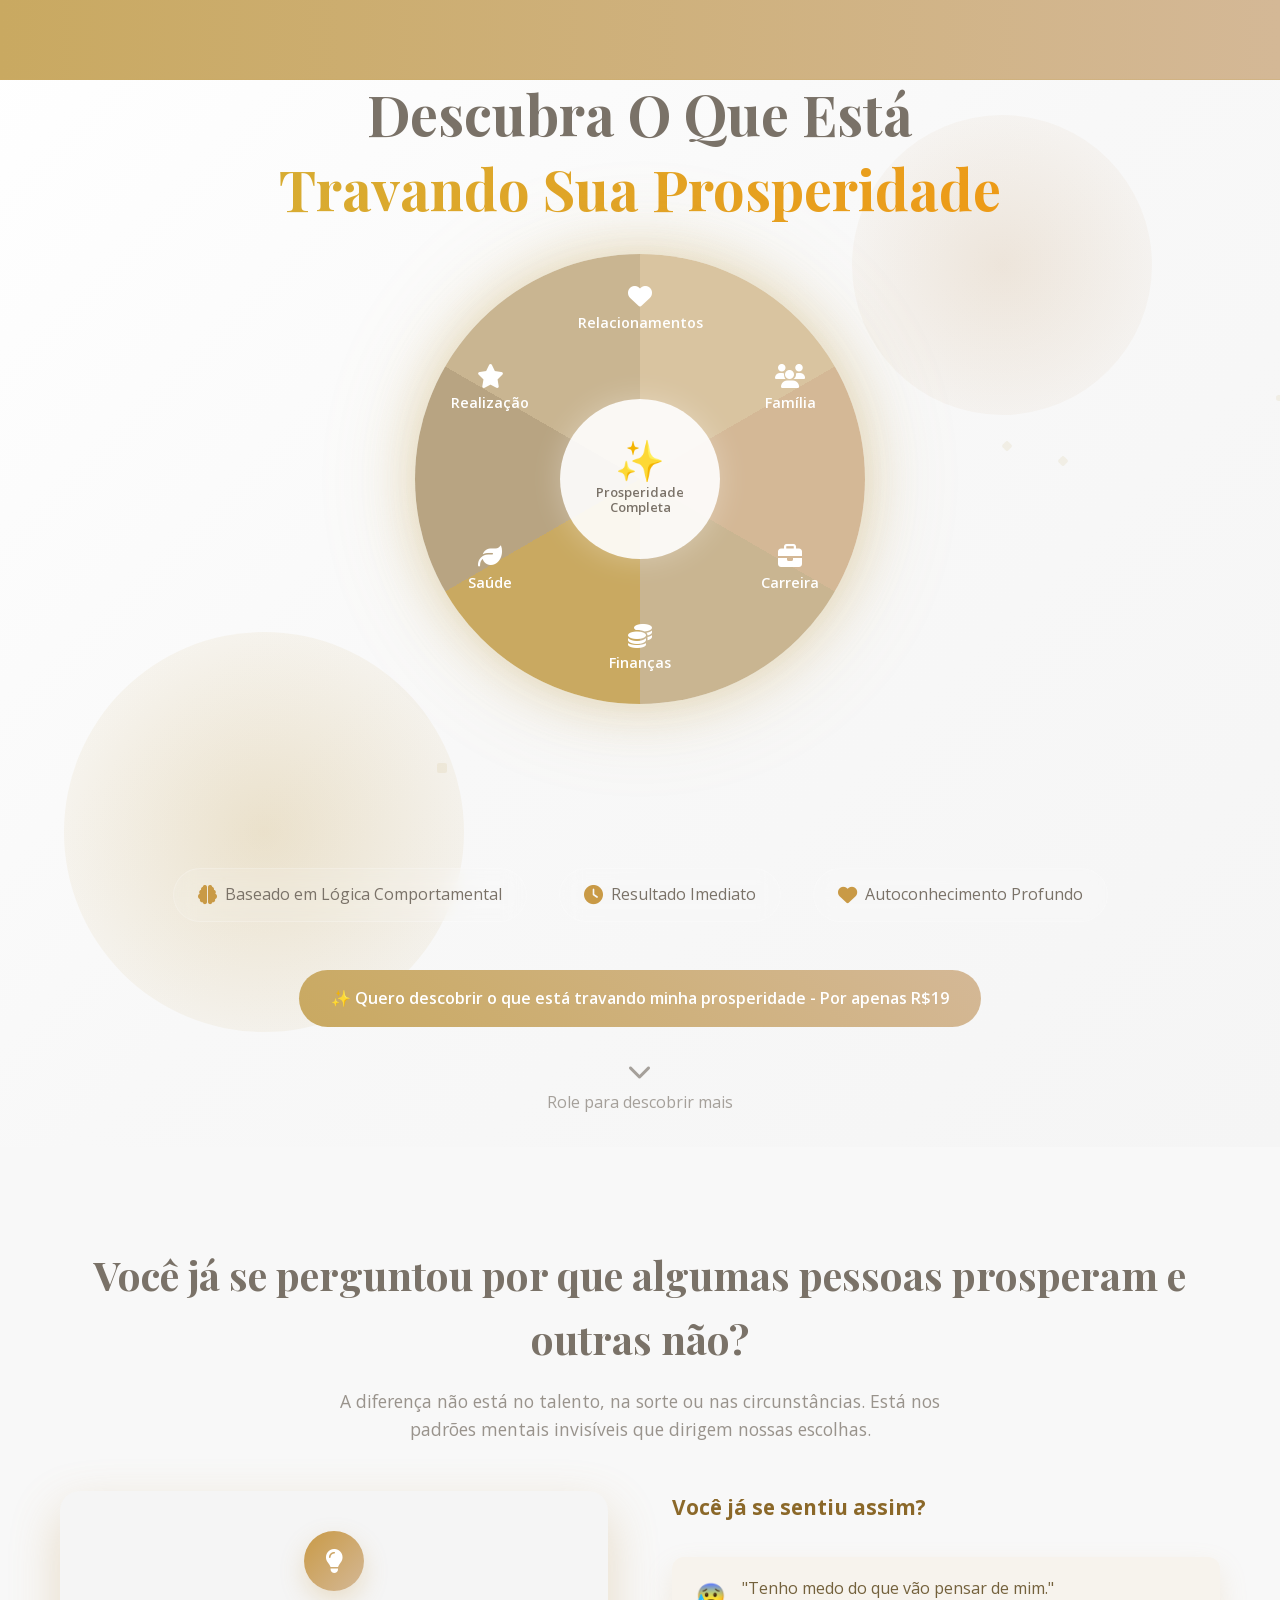
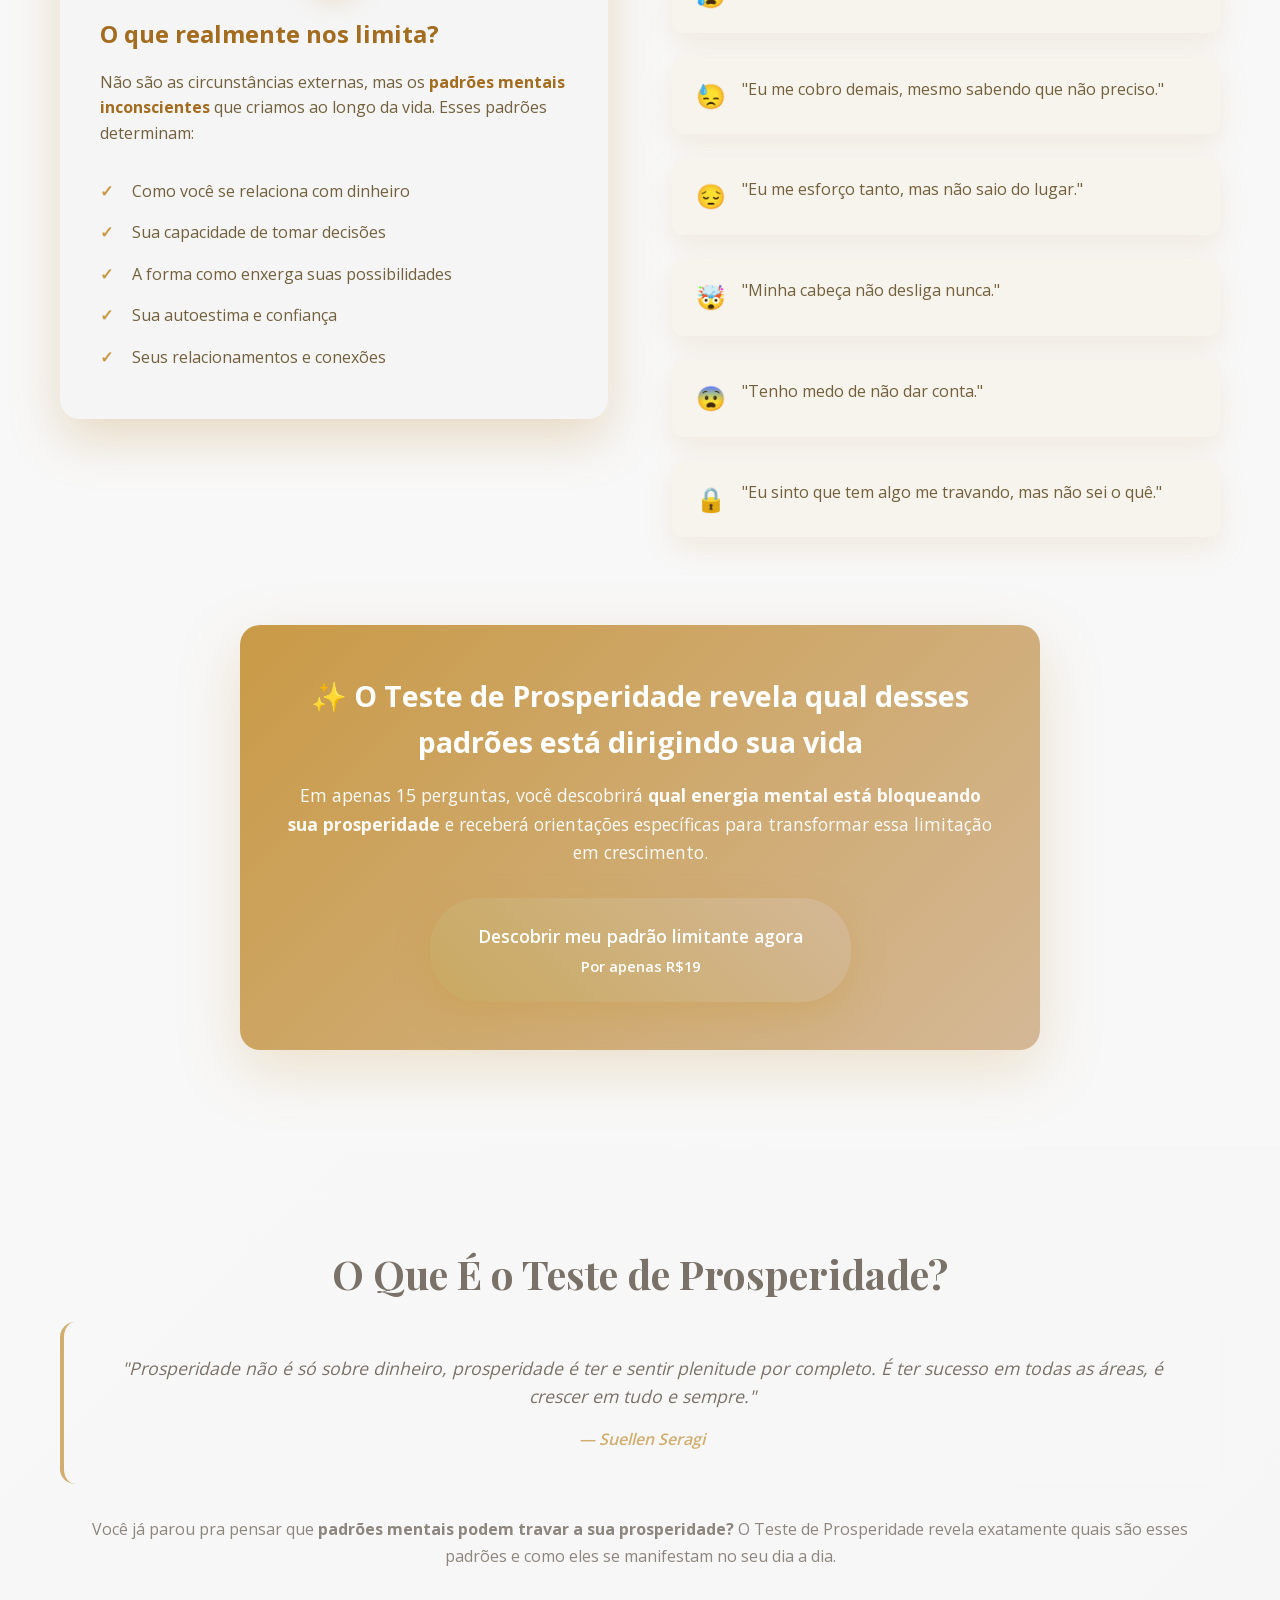
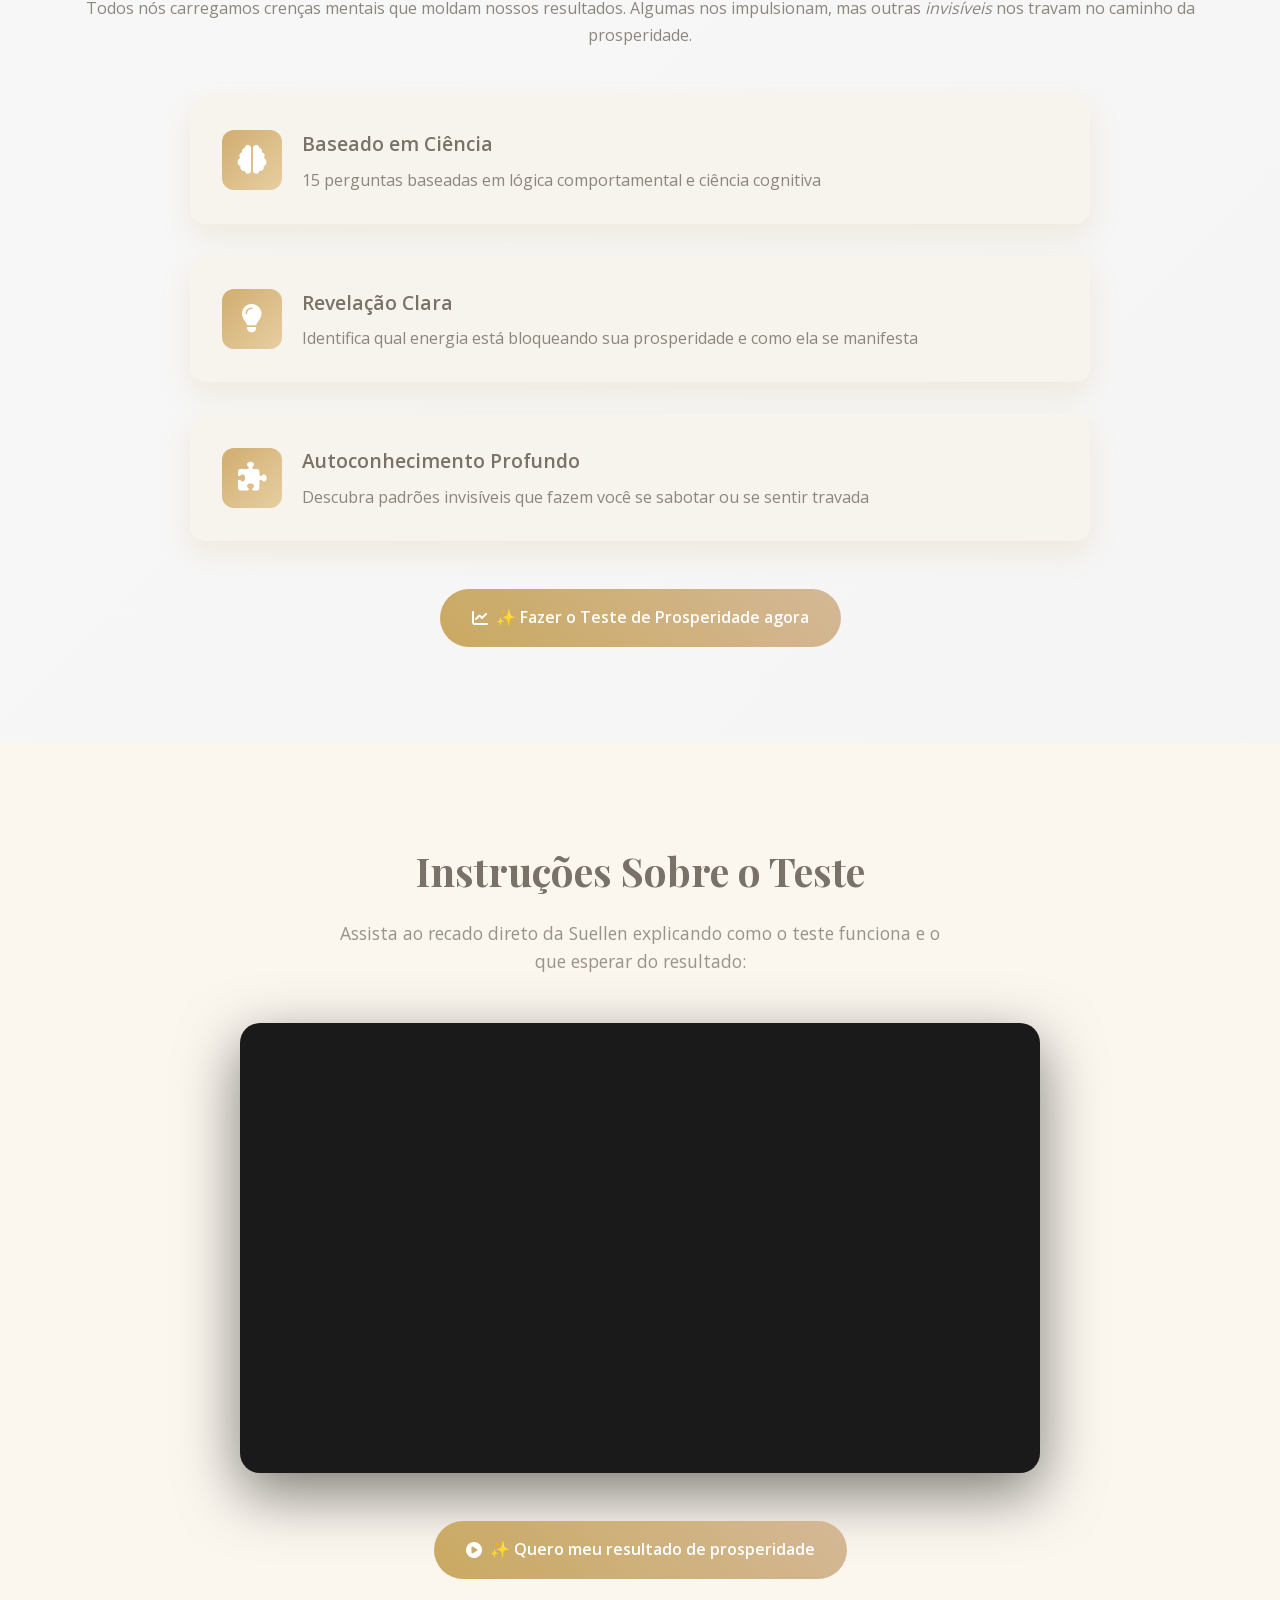
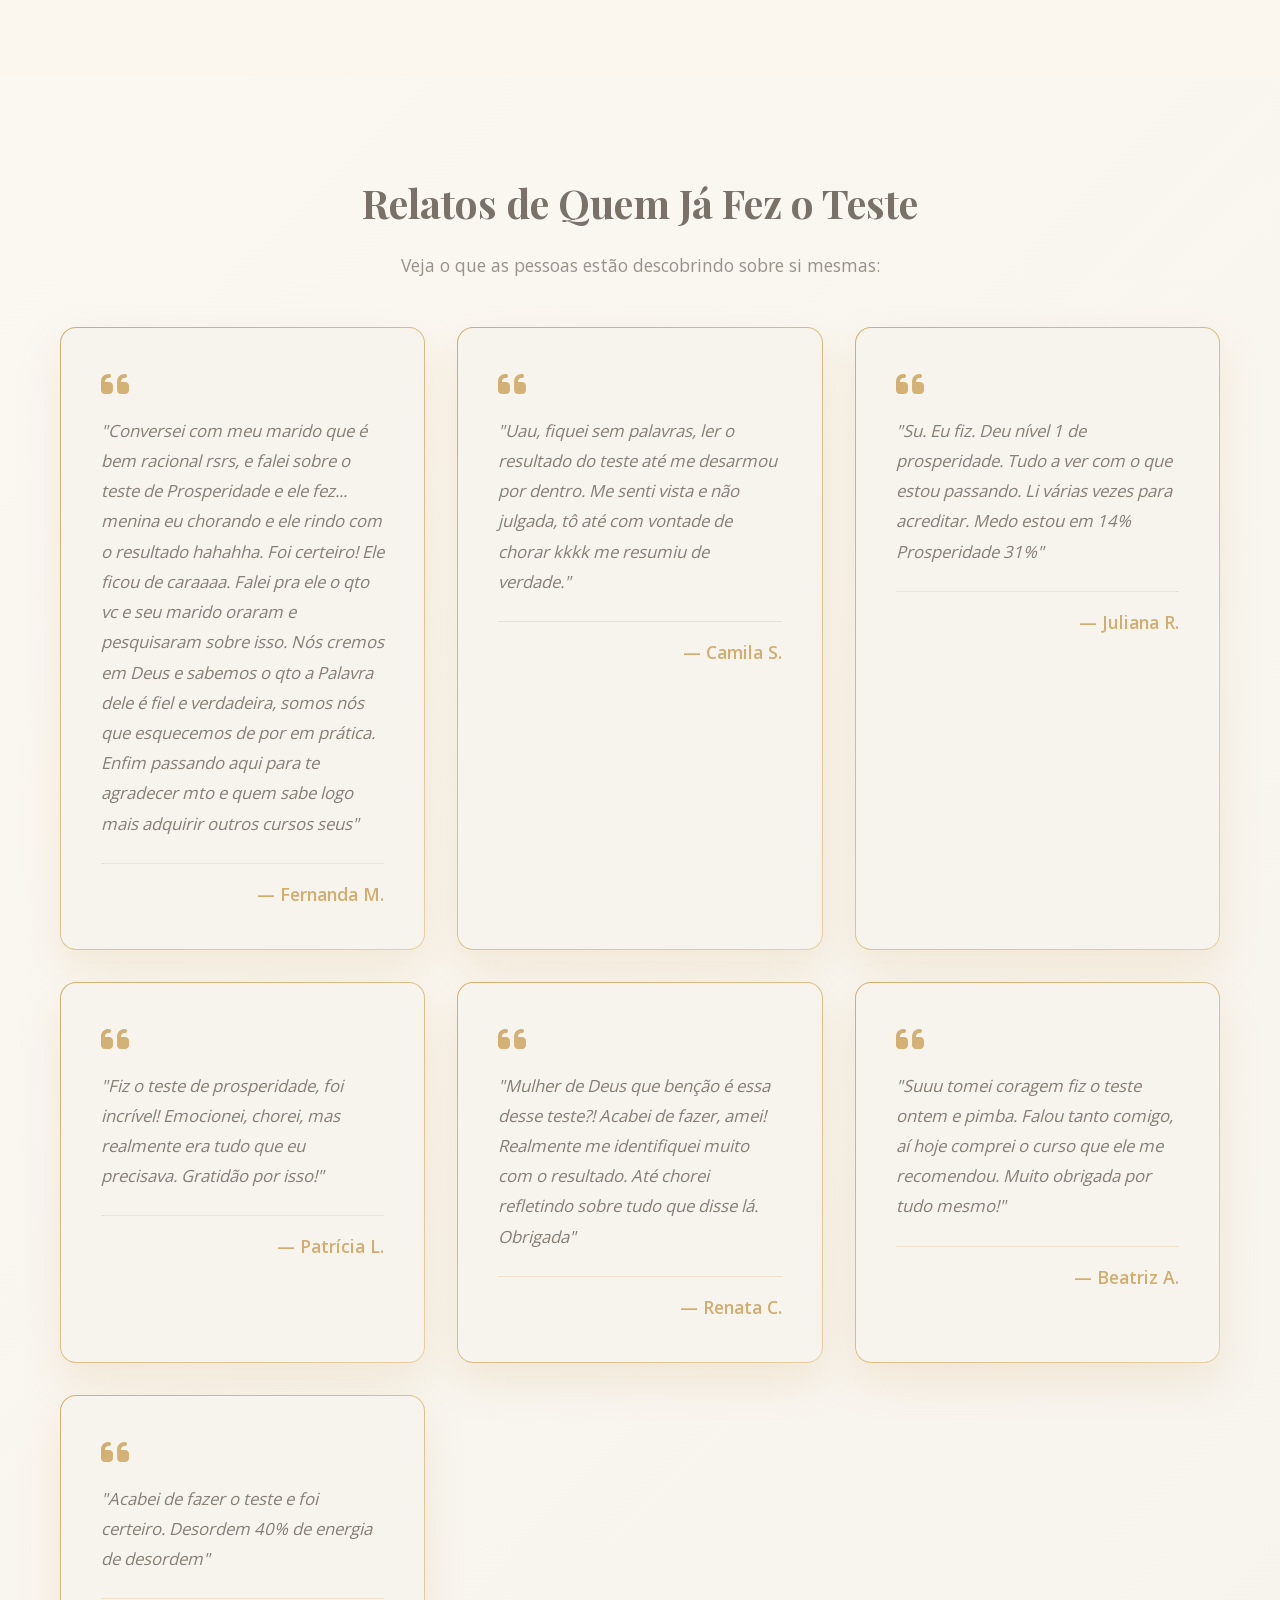
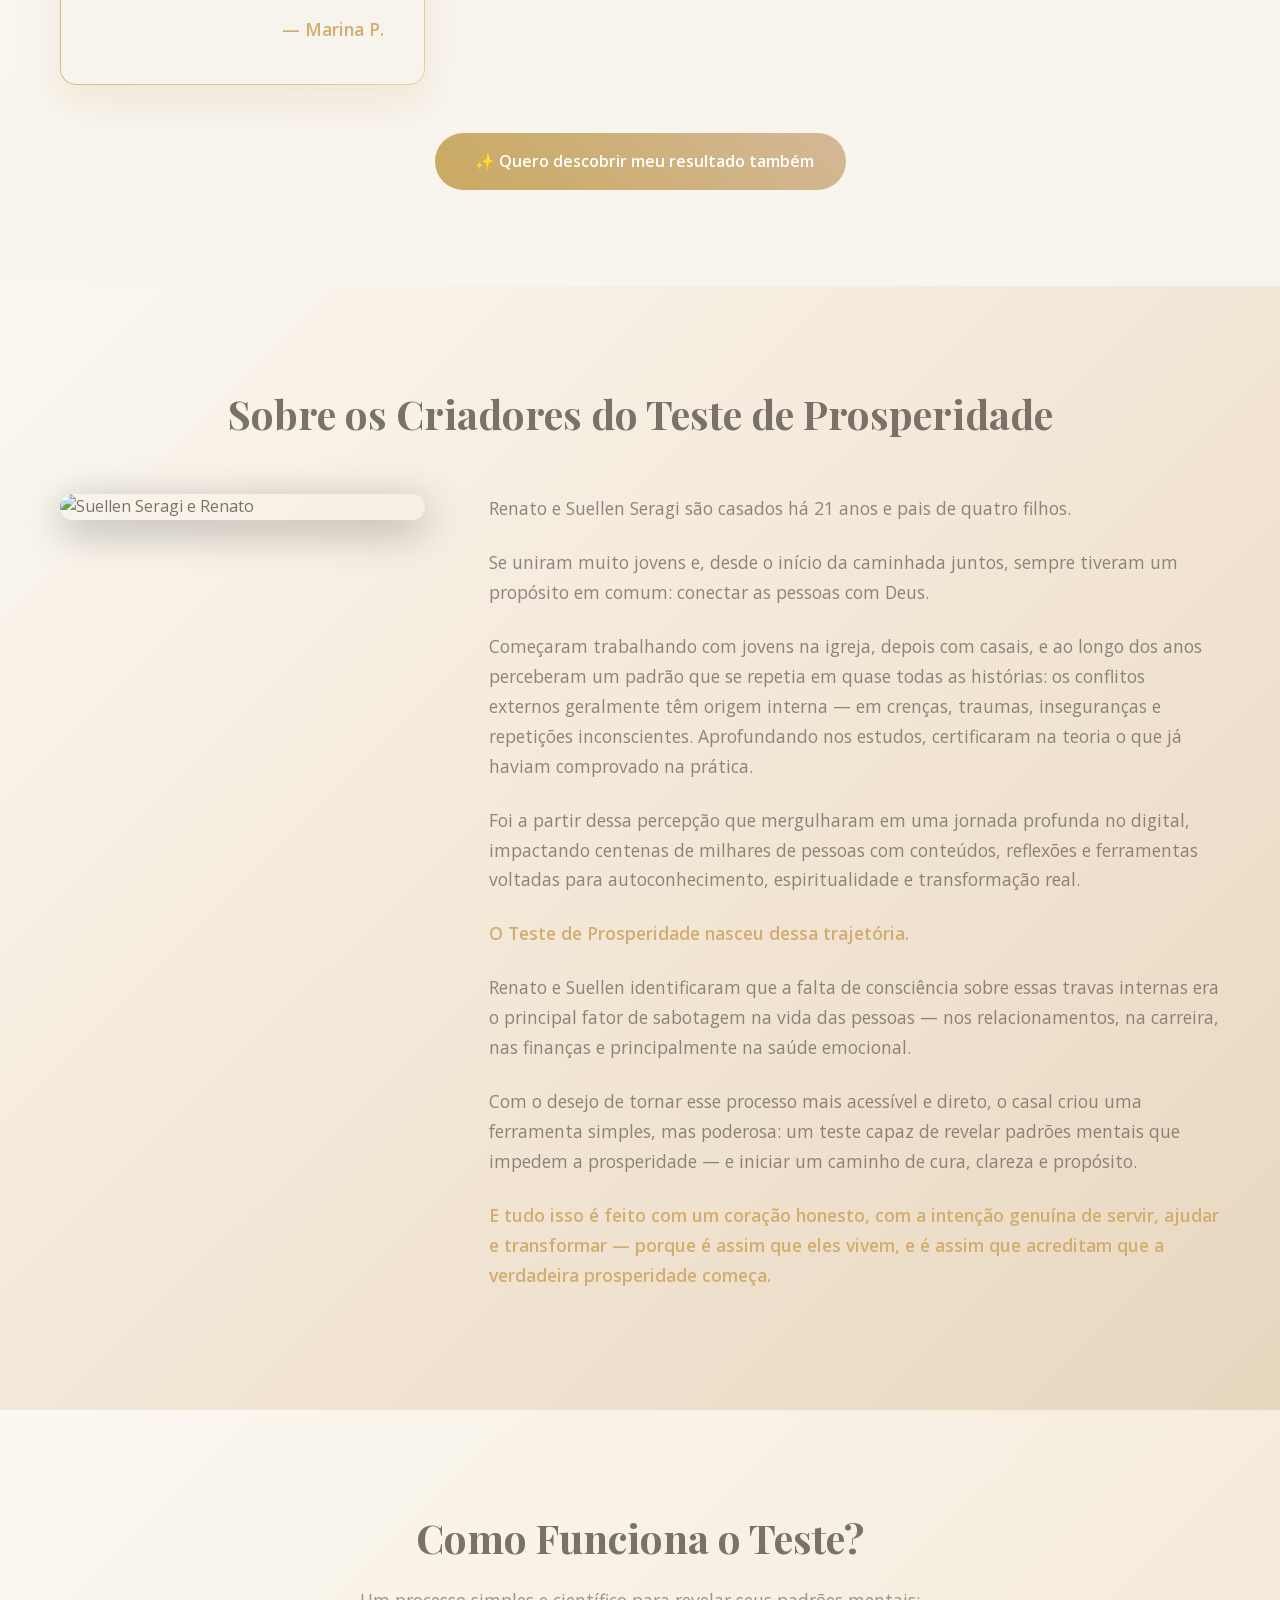
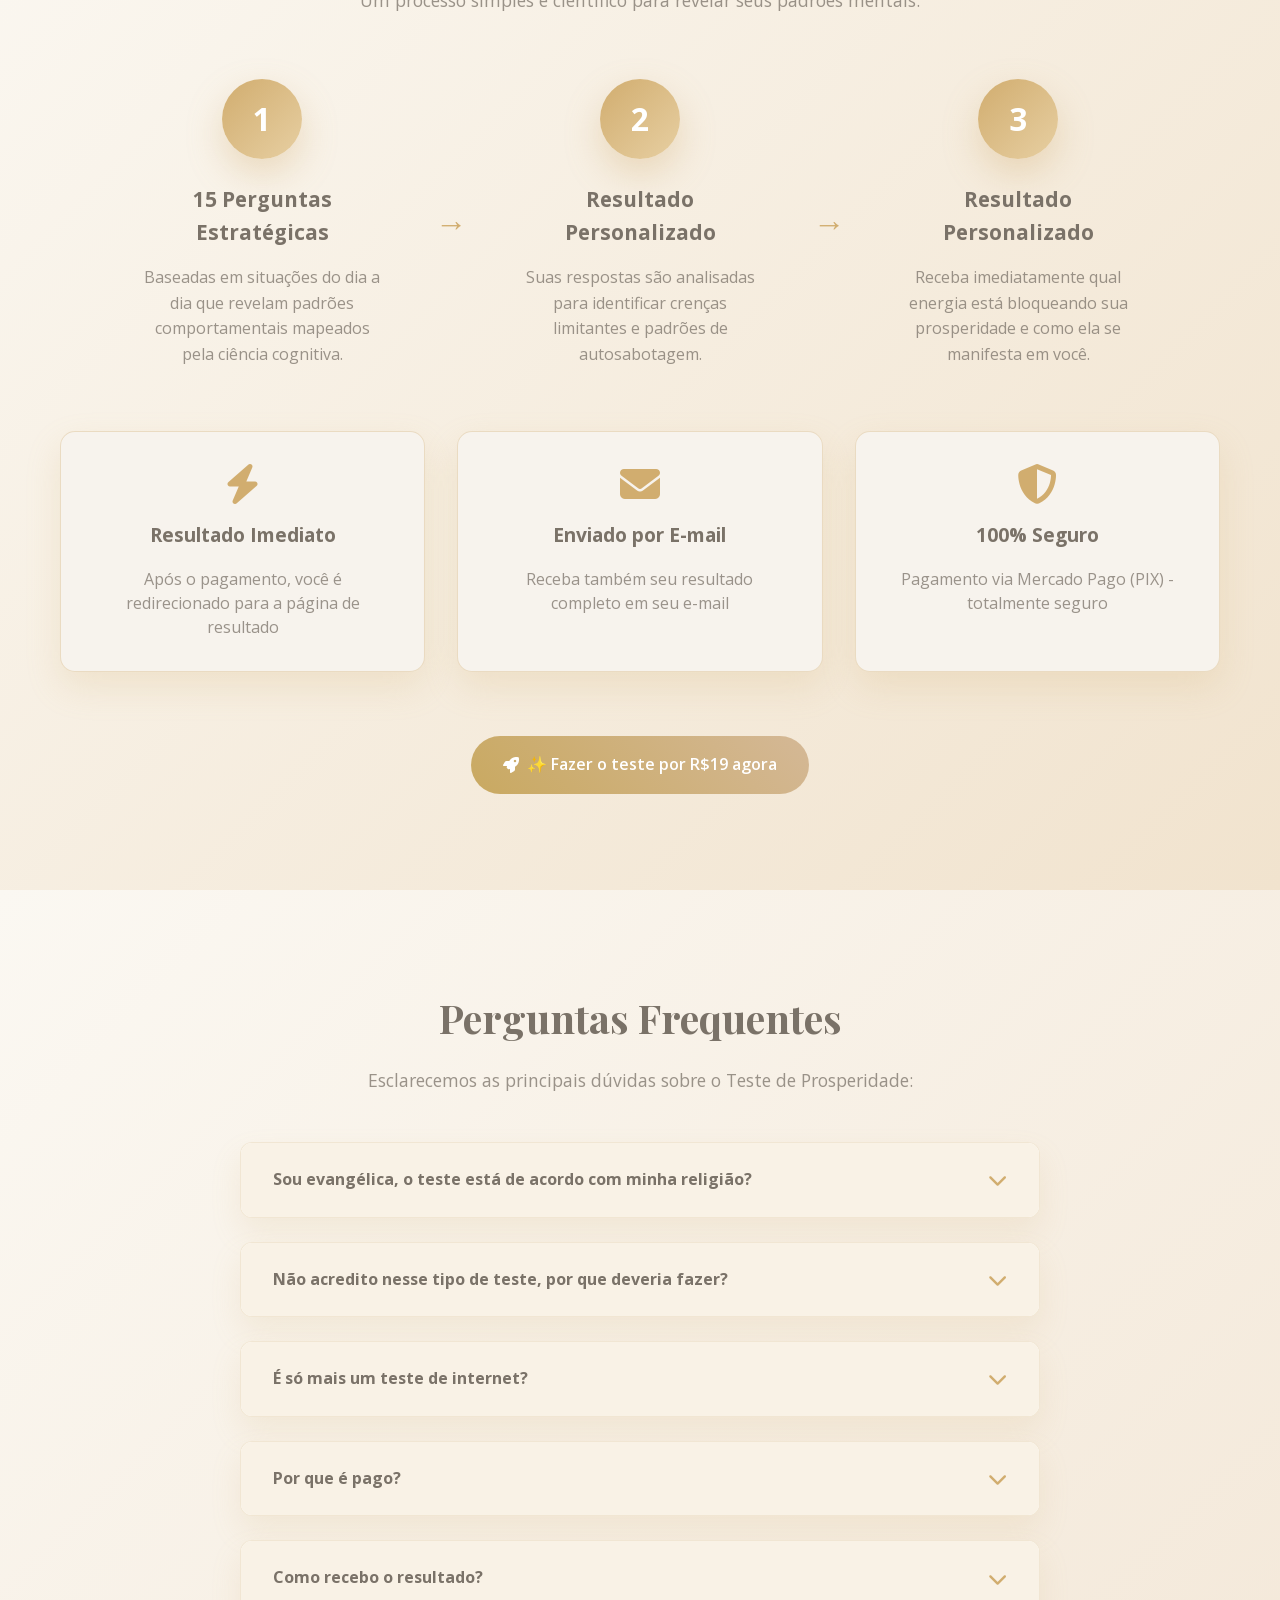
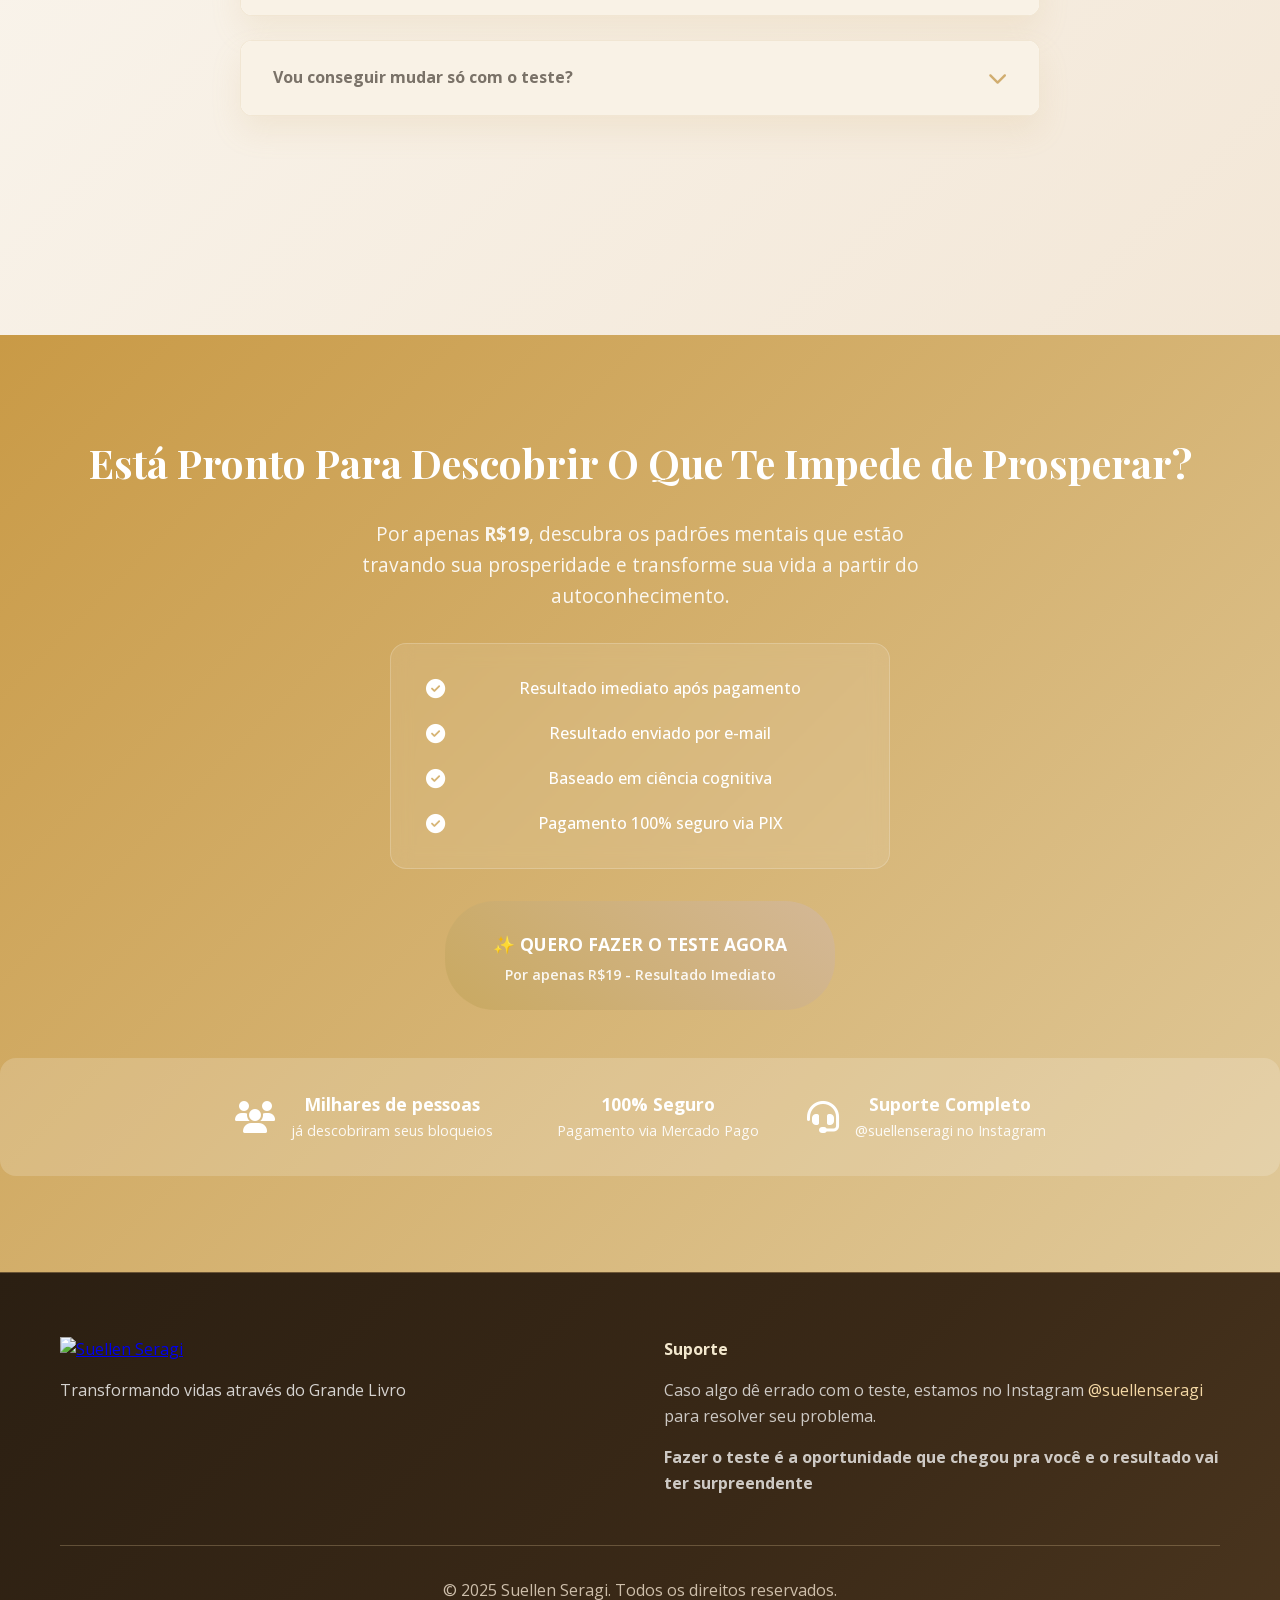
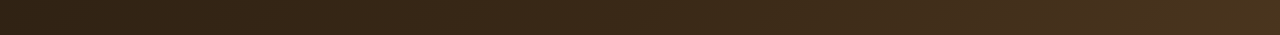
==== commit e614e597: "Update index.html" ====
--- a/index.html
+++ b/index.html
@@ -38,10 +38,10 @@
     <link rel="icon" type="image/x-icon" href="favicon.ico">
     <link rel="apple-touch-icon" sizes="180x180" href="favicon.svg">
     
-    <!-- Google Fonts -->
+    <!-- Google Fonts Repositório interno --> 
     <link href="/static/fonts/fonts.css" rel="stylesheet">
     
-    <!-- Font Awesome -->
+    <!-- Font Awesome Repositório Interno -->
     <link rel="stylesheet" href="/static/fonts/all.min.css">
     
     <!-- AOS Animation Library -->
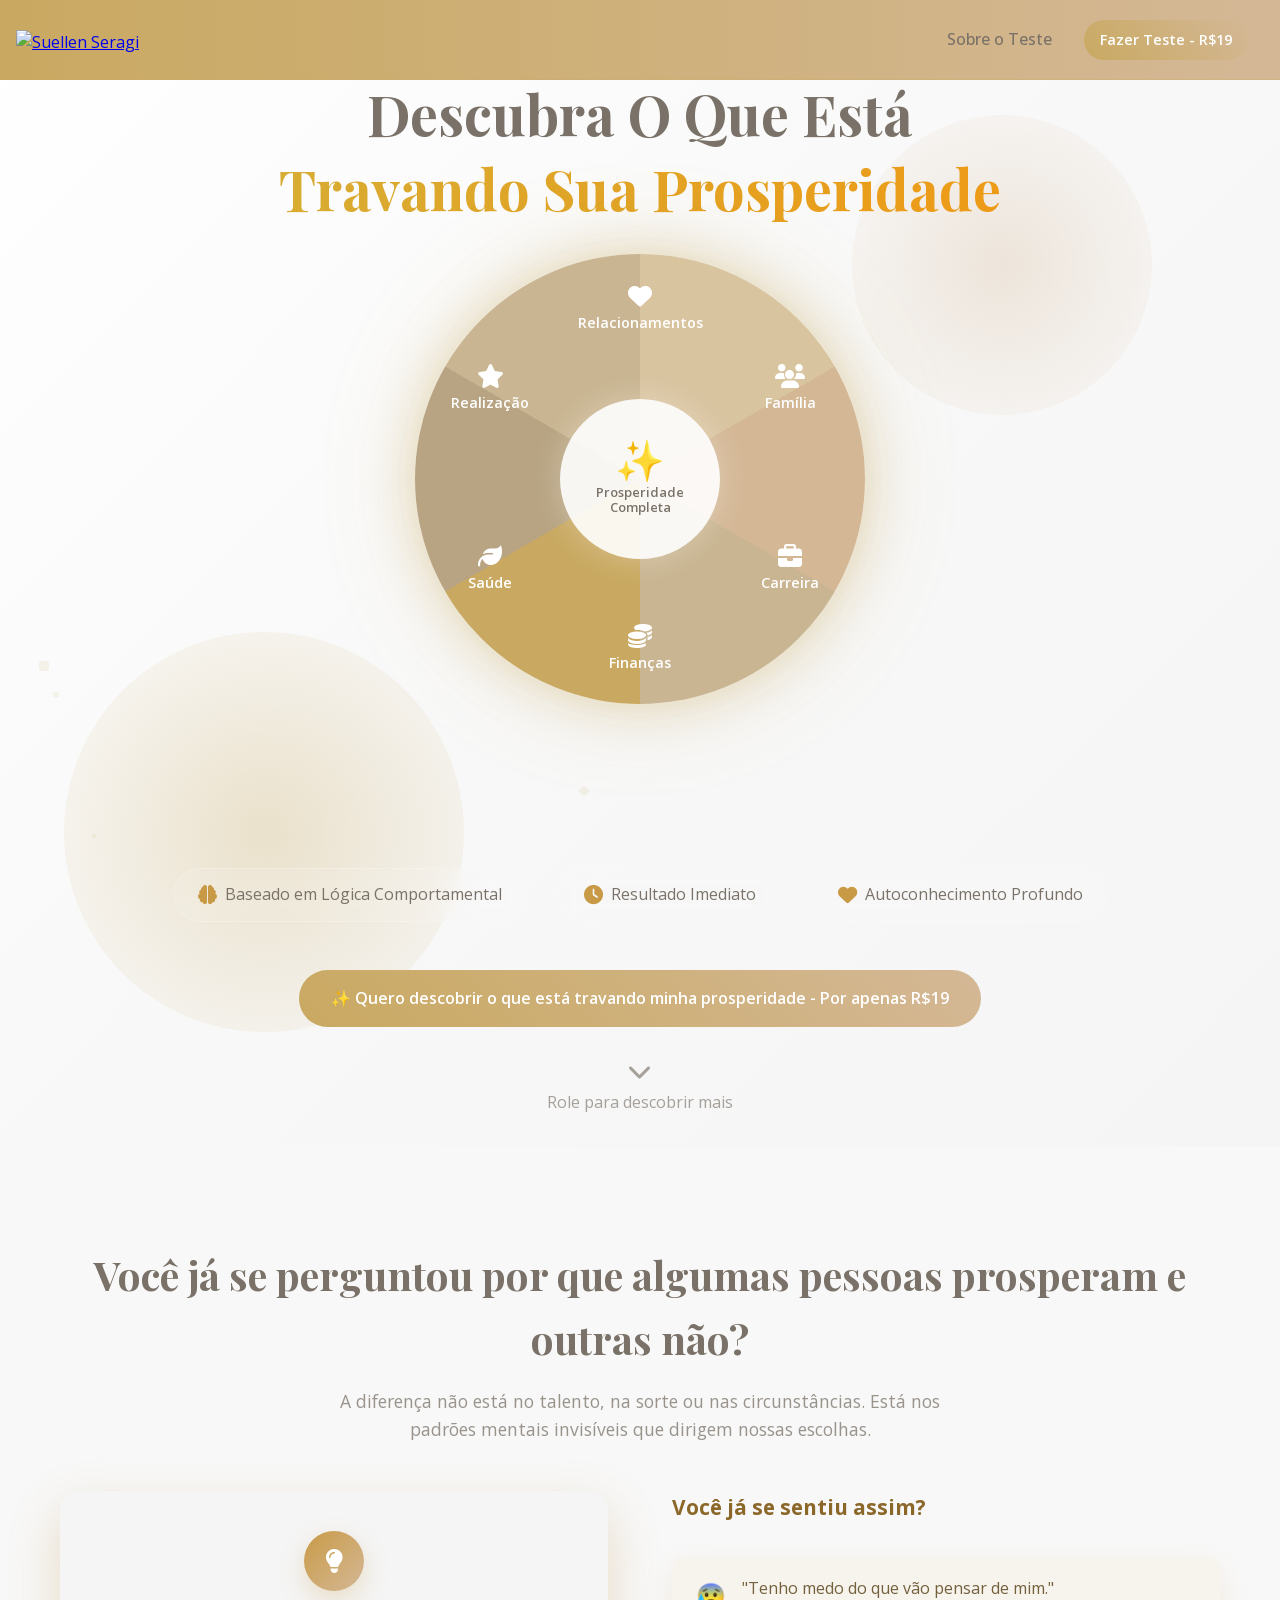
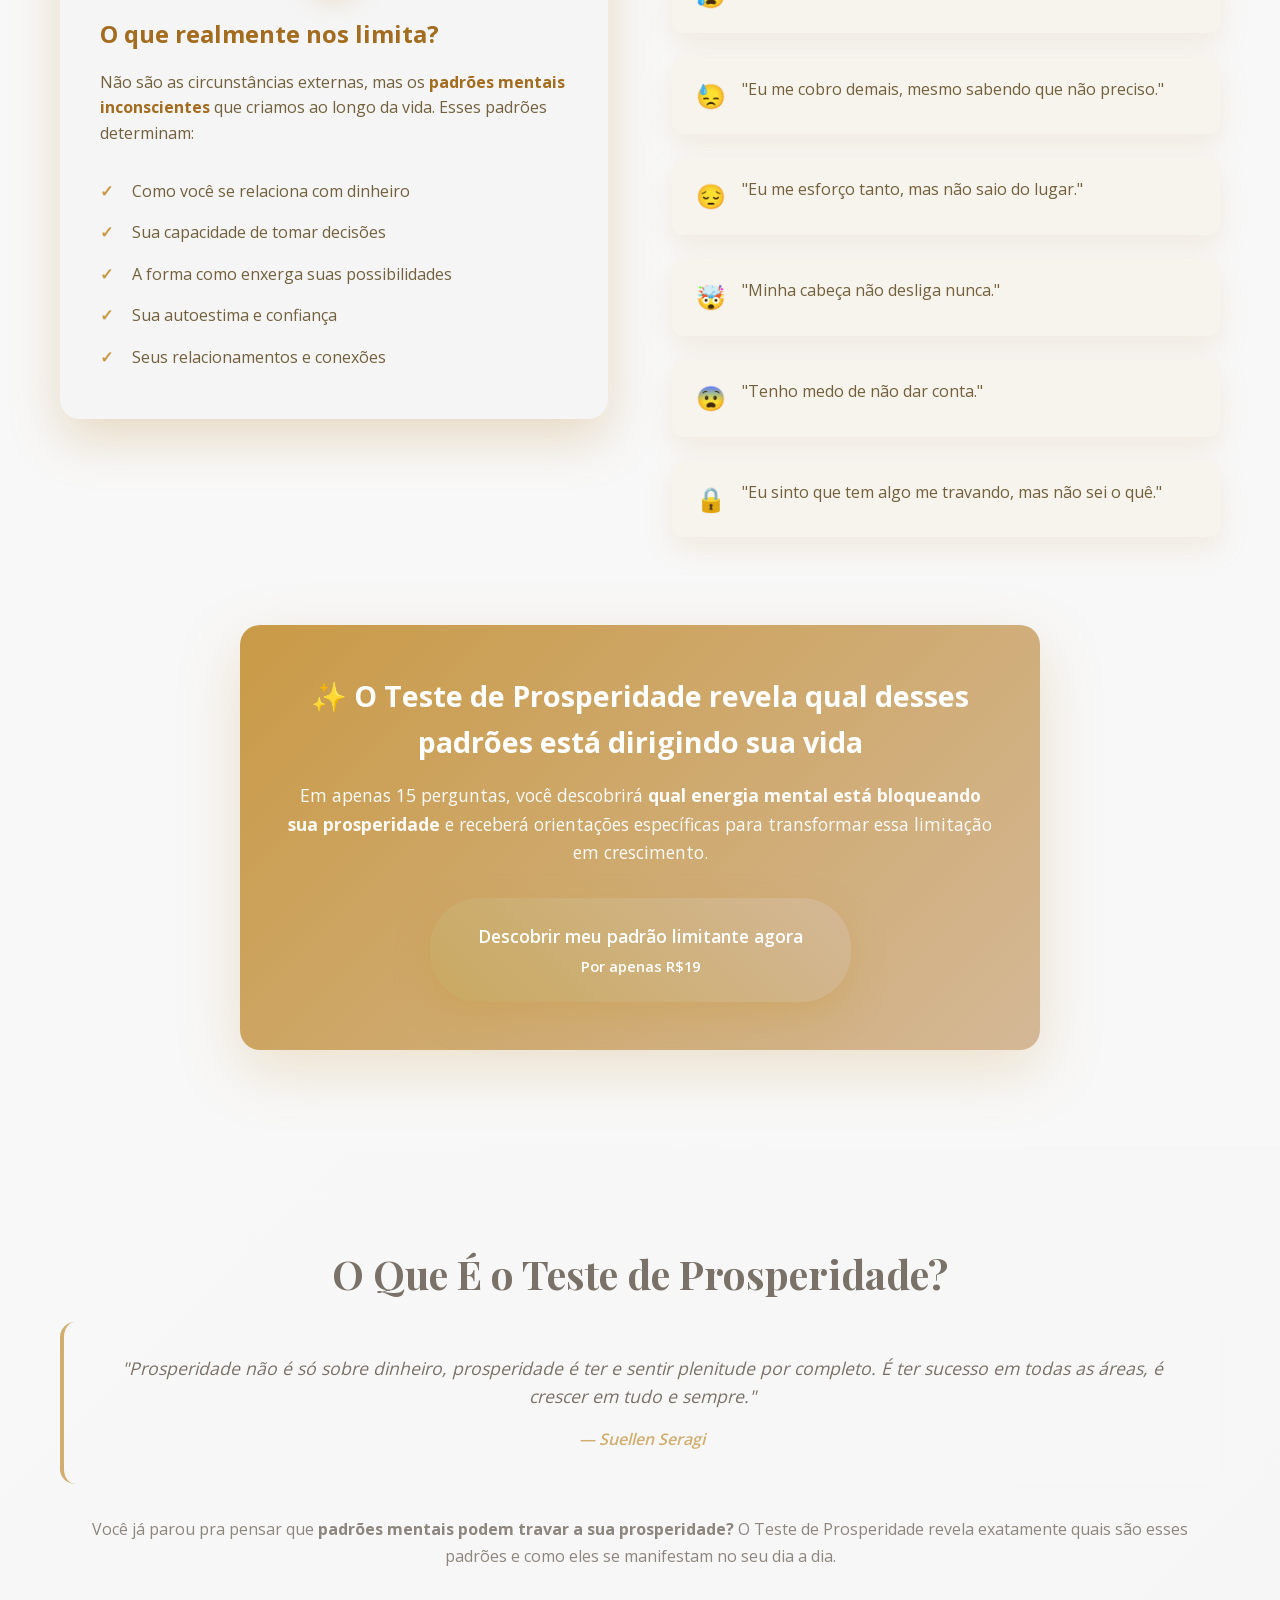
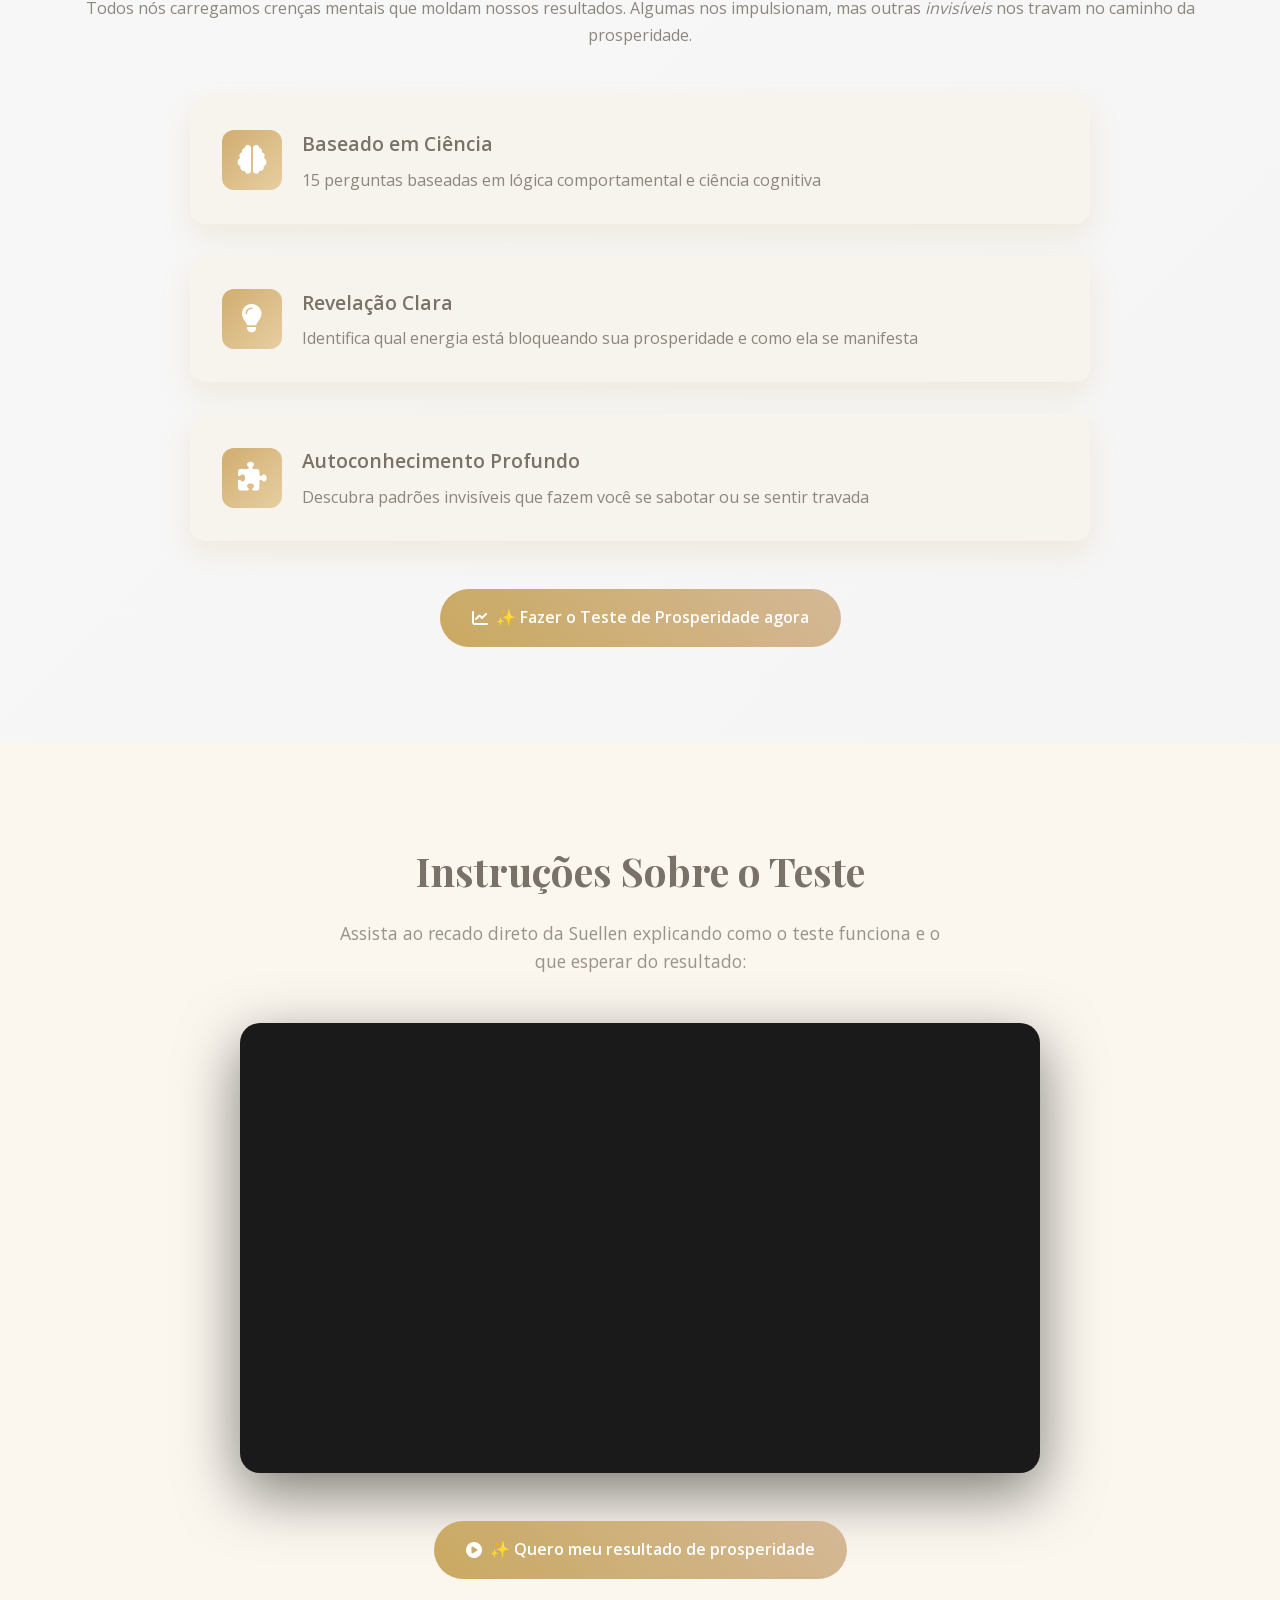
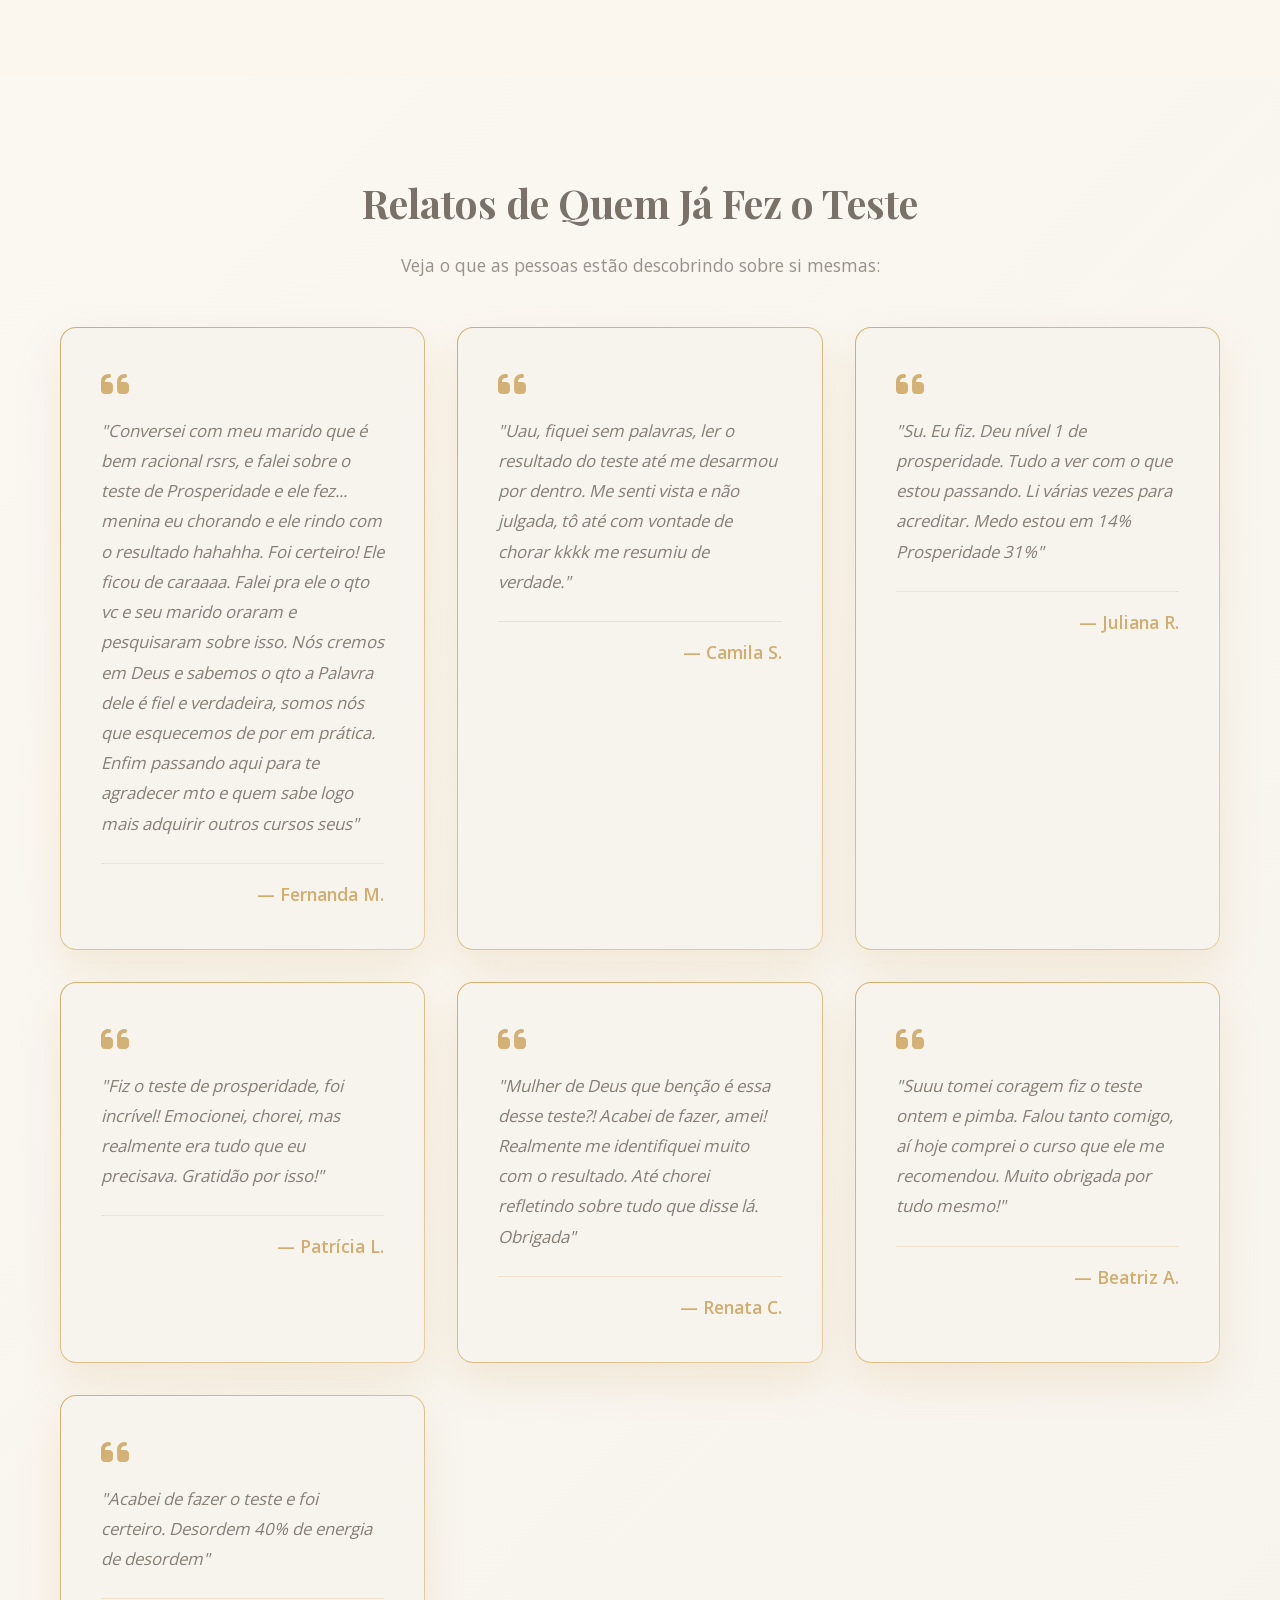
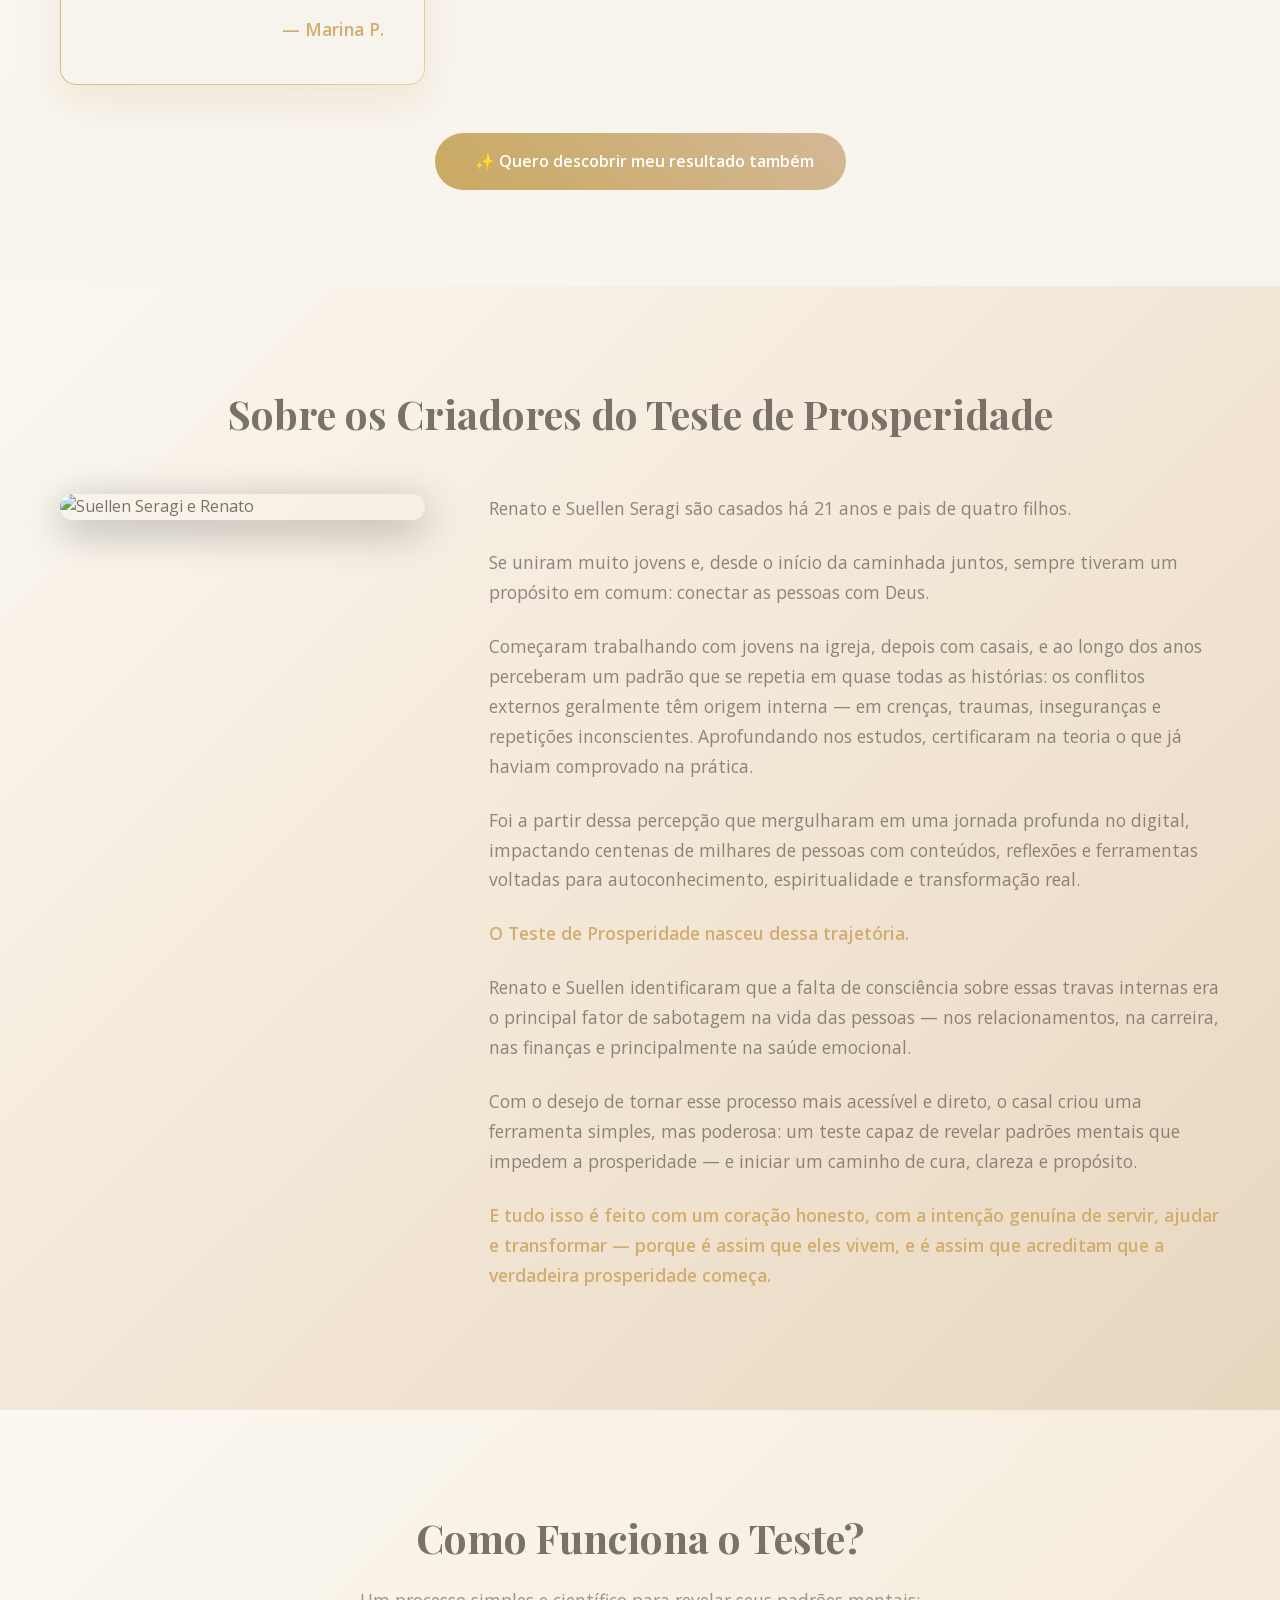
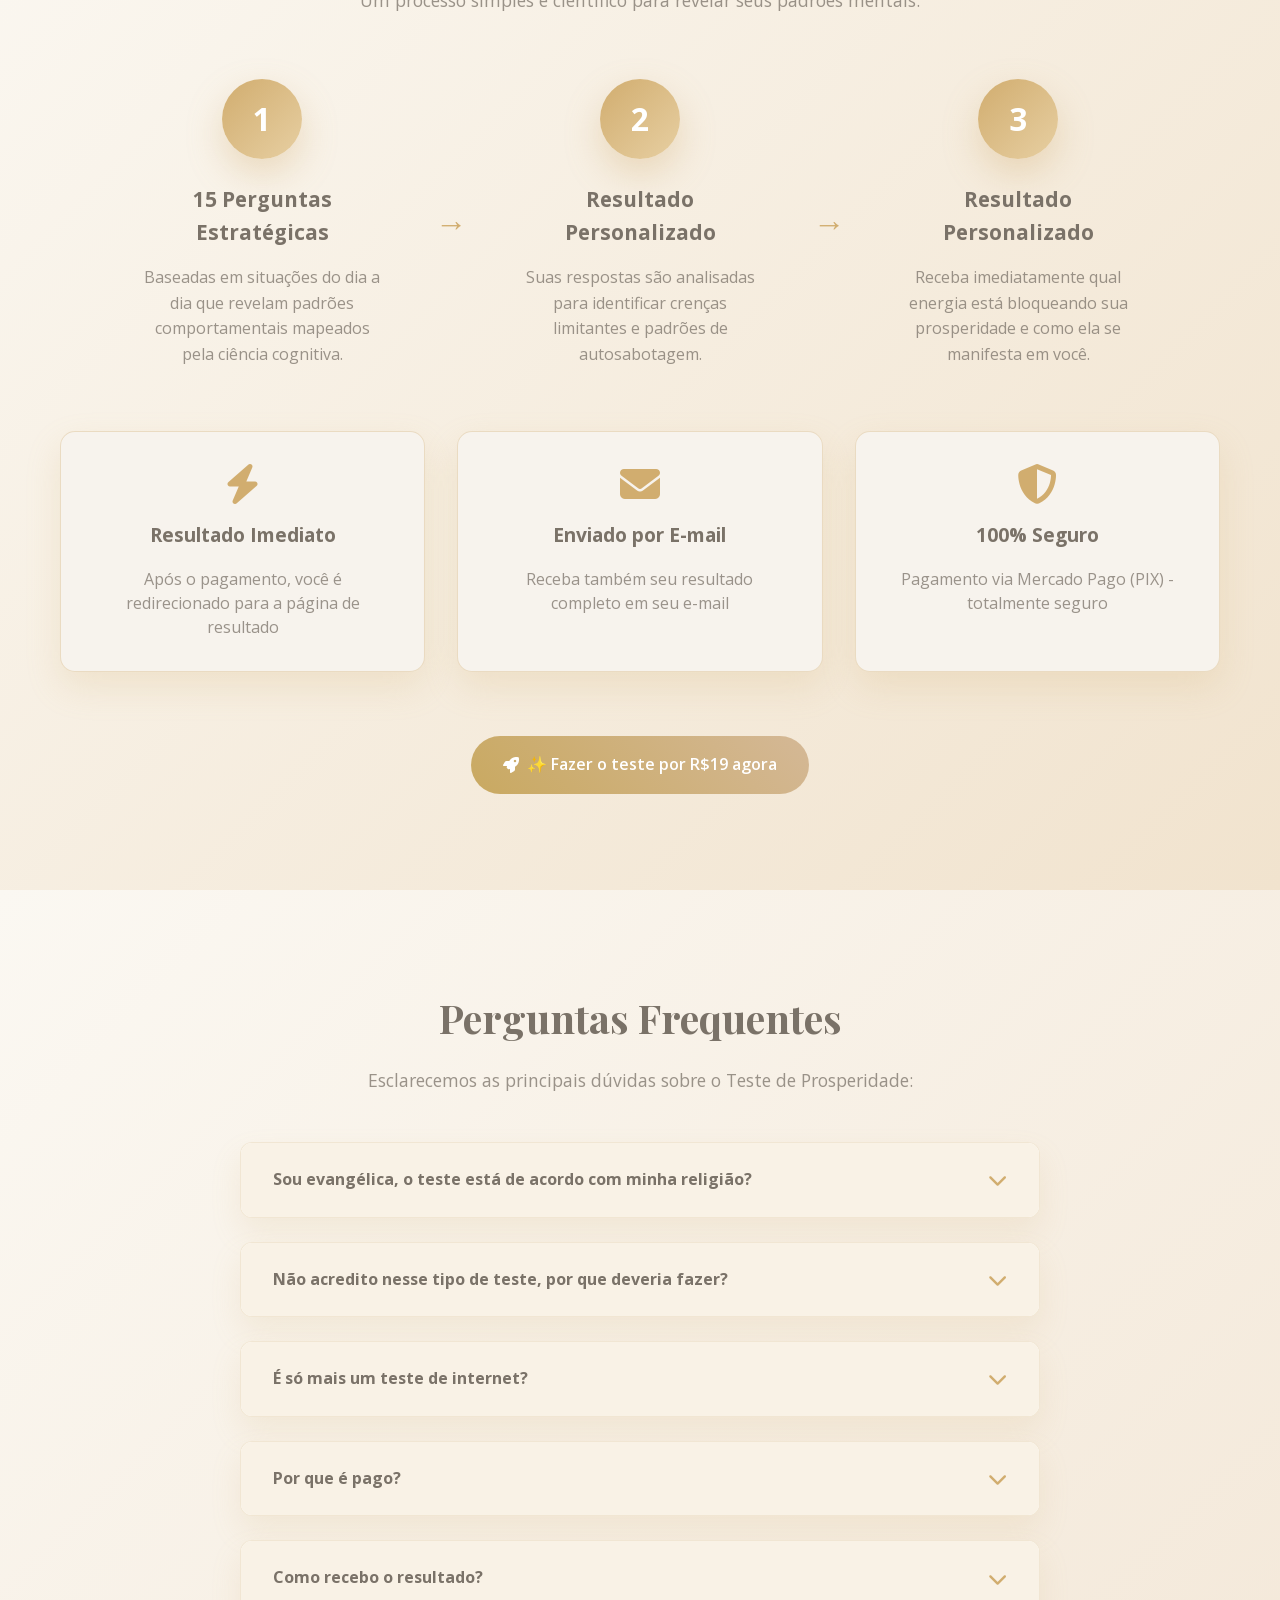
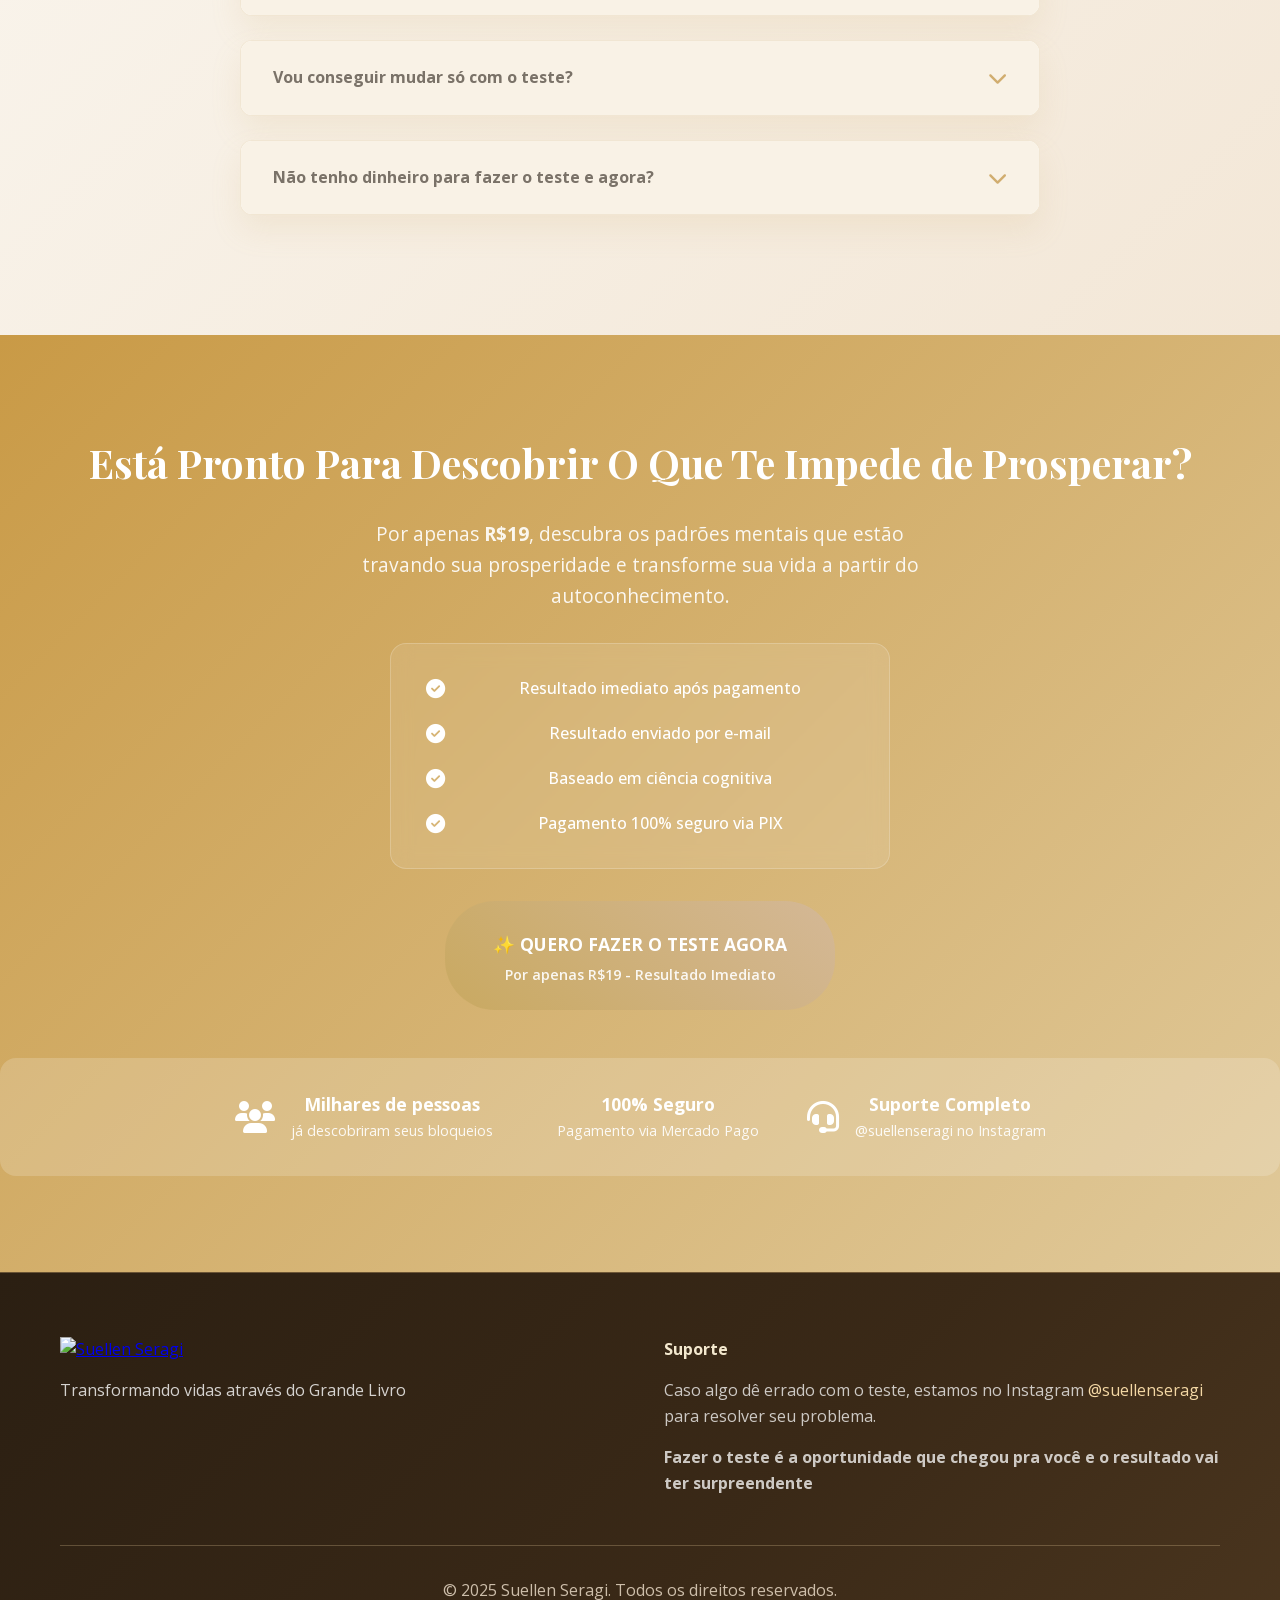
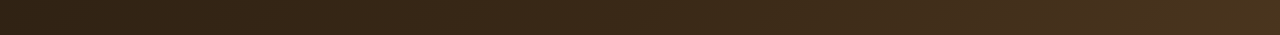
==== commit be9a0ddf: "Update index.html" ====
--- a/index.html
+++ b/index.html
@@ -45,7 +45,7 @@
     <link rel="stylesheet" href="/static/fonts/all.min.css">
     
     <!-- AOS Animation Library -->
-    <link href="https://cdn.jsdelivr.net/npm/aos@2.3.4/dist/aos.css" rel="stylesheet">
+    <link href="/static/aos.css" rel="stylesheet">
     
     <!-- Manifest PWA -->
     <link rel="manifest" href="manifest.json">
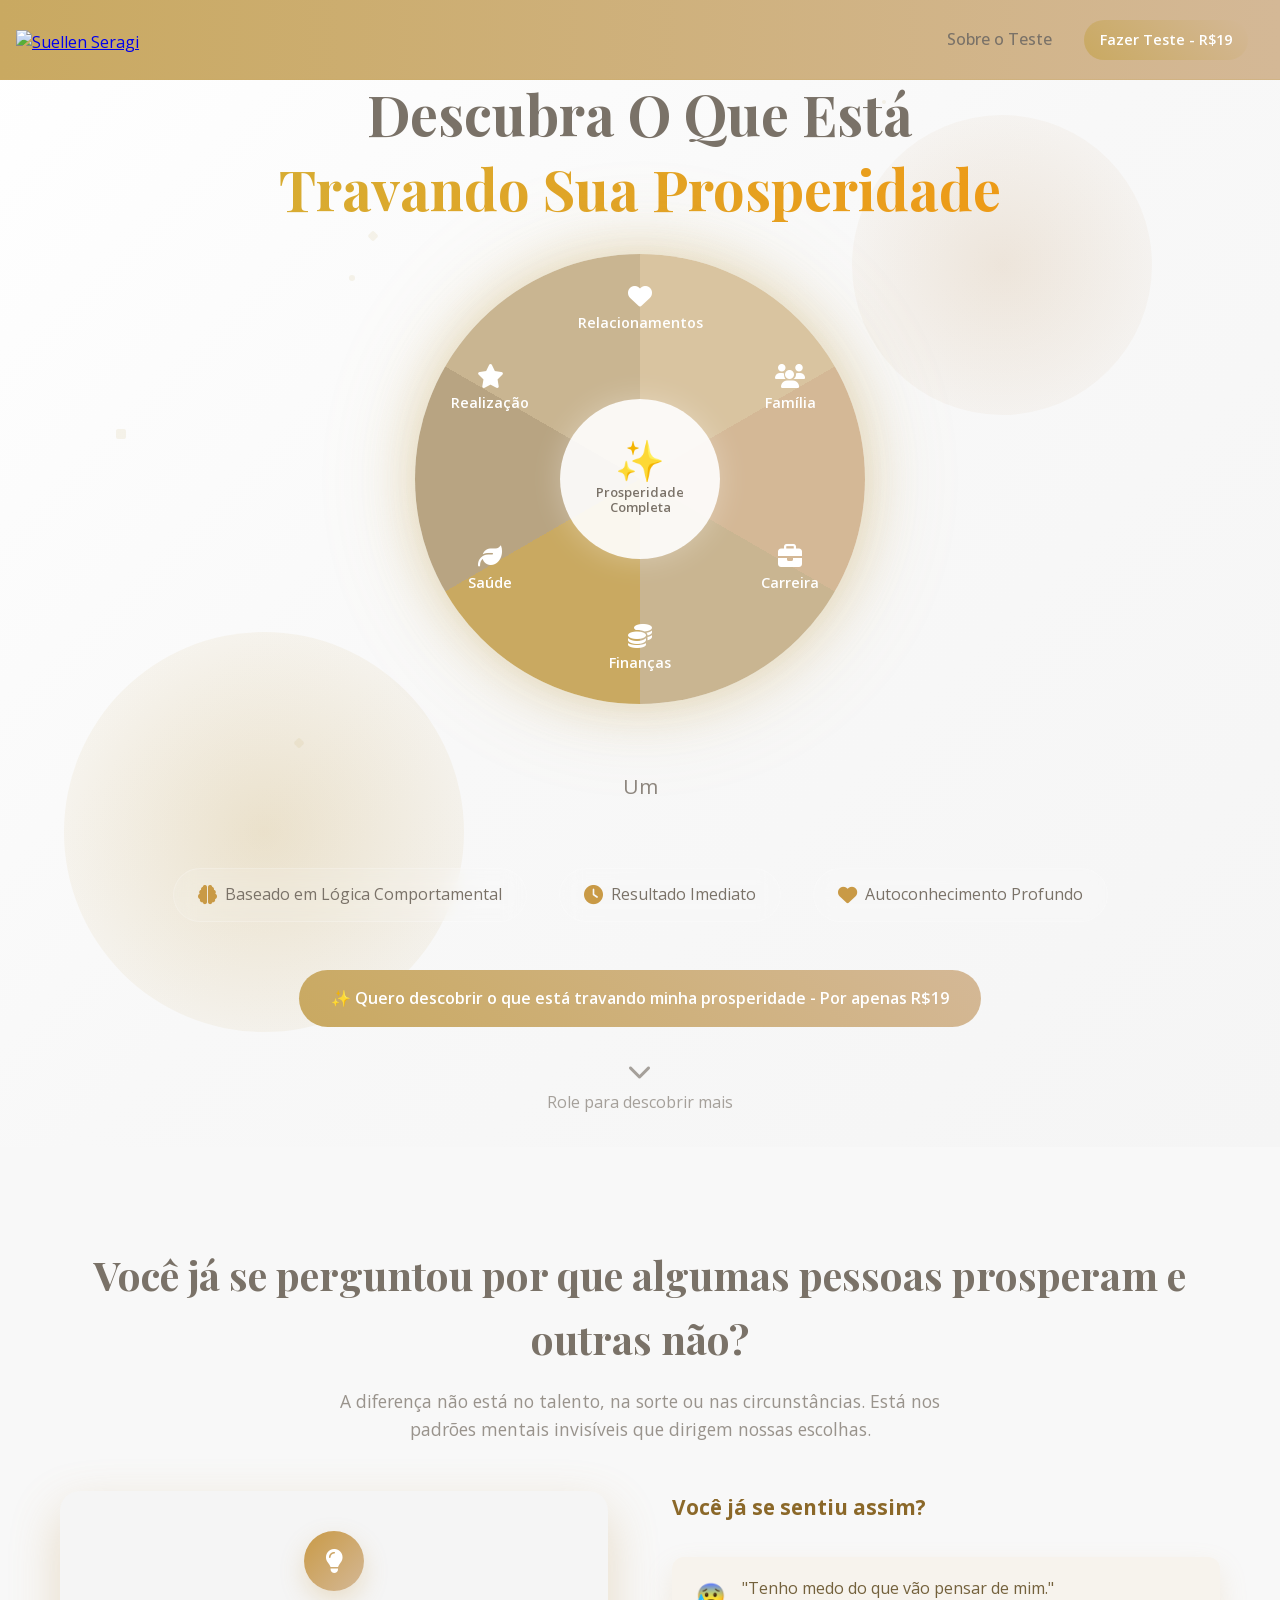
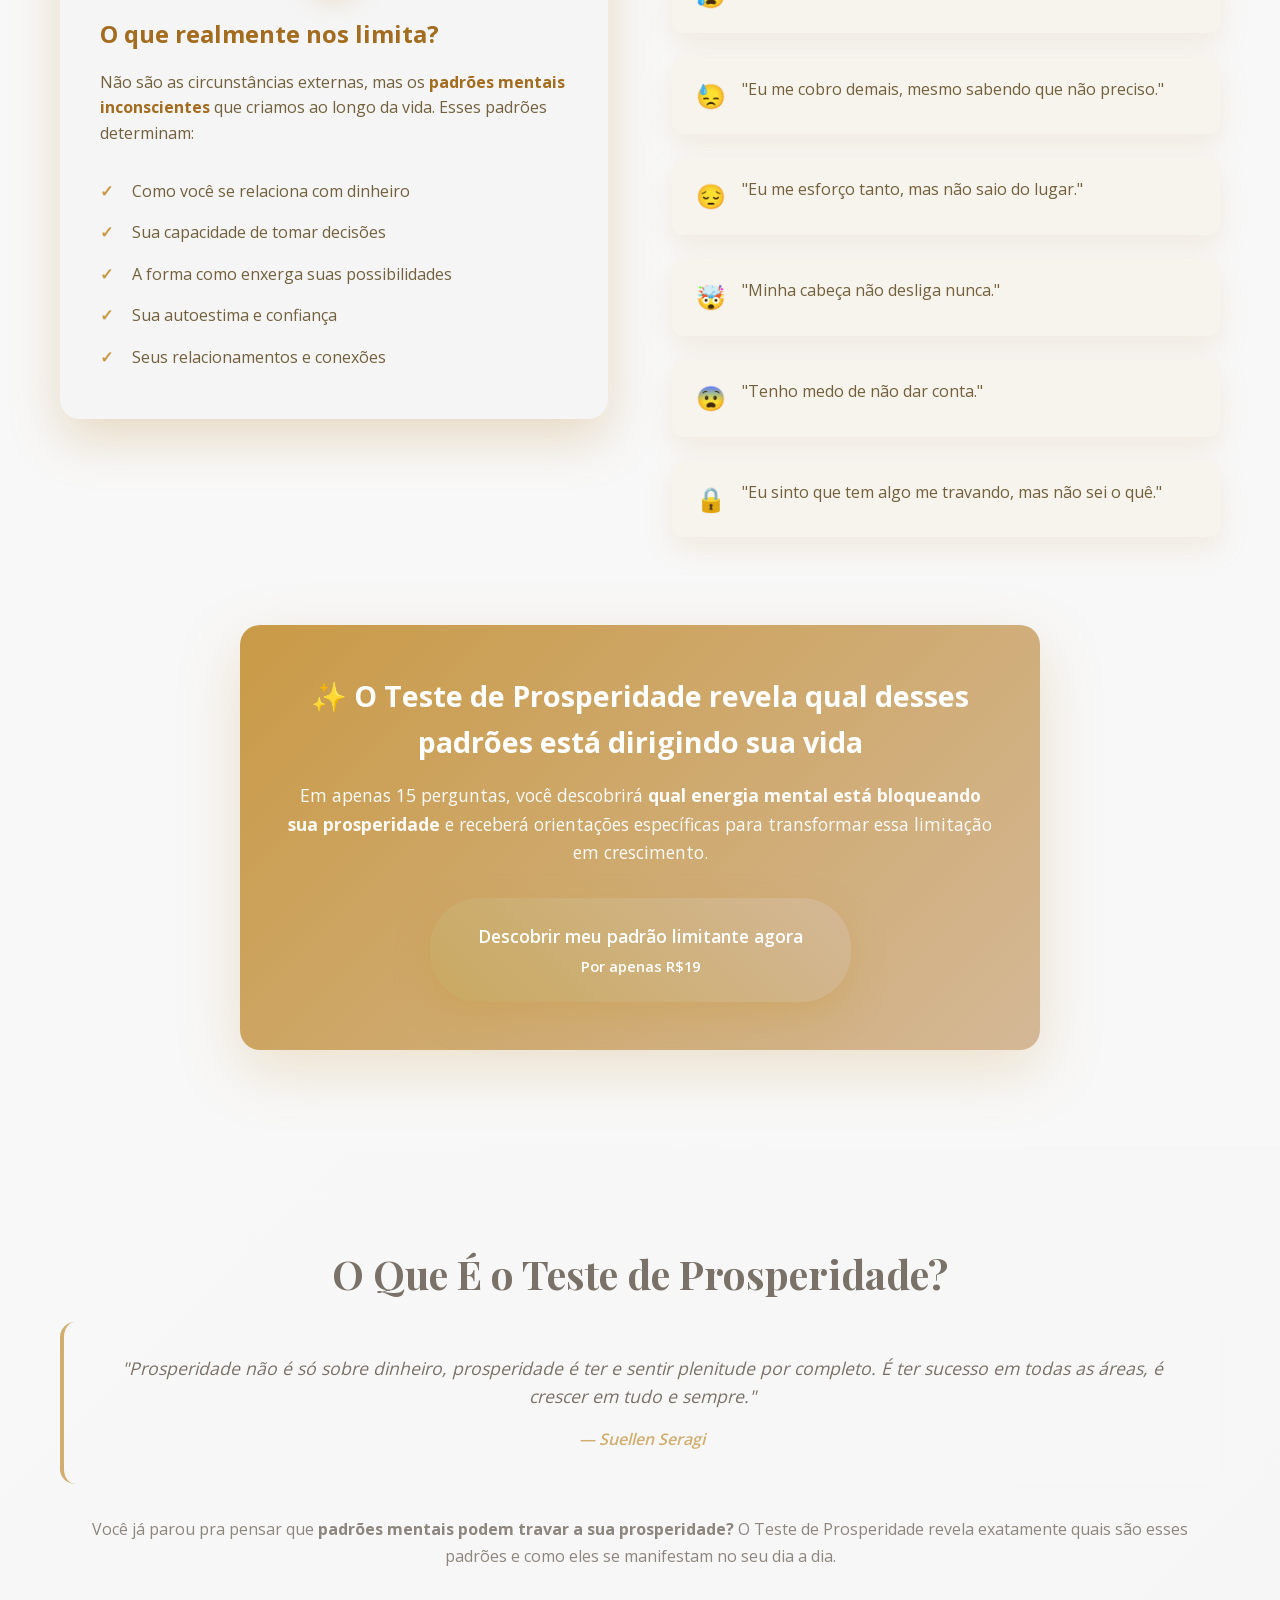
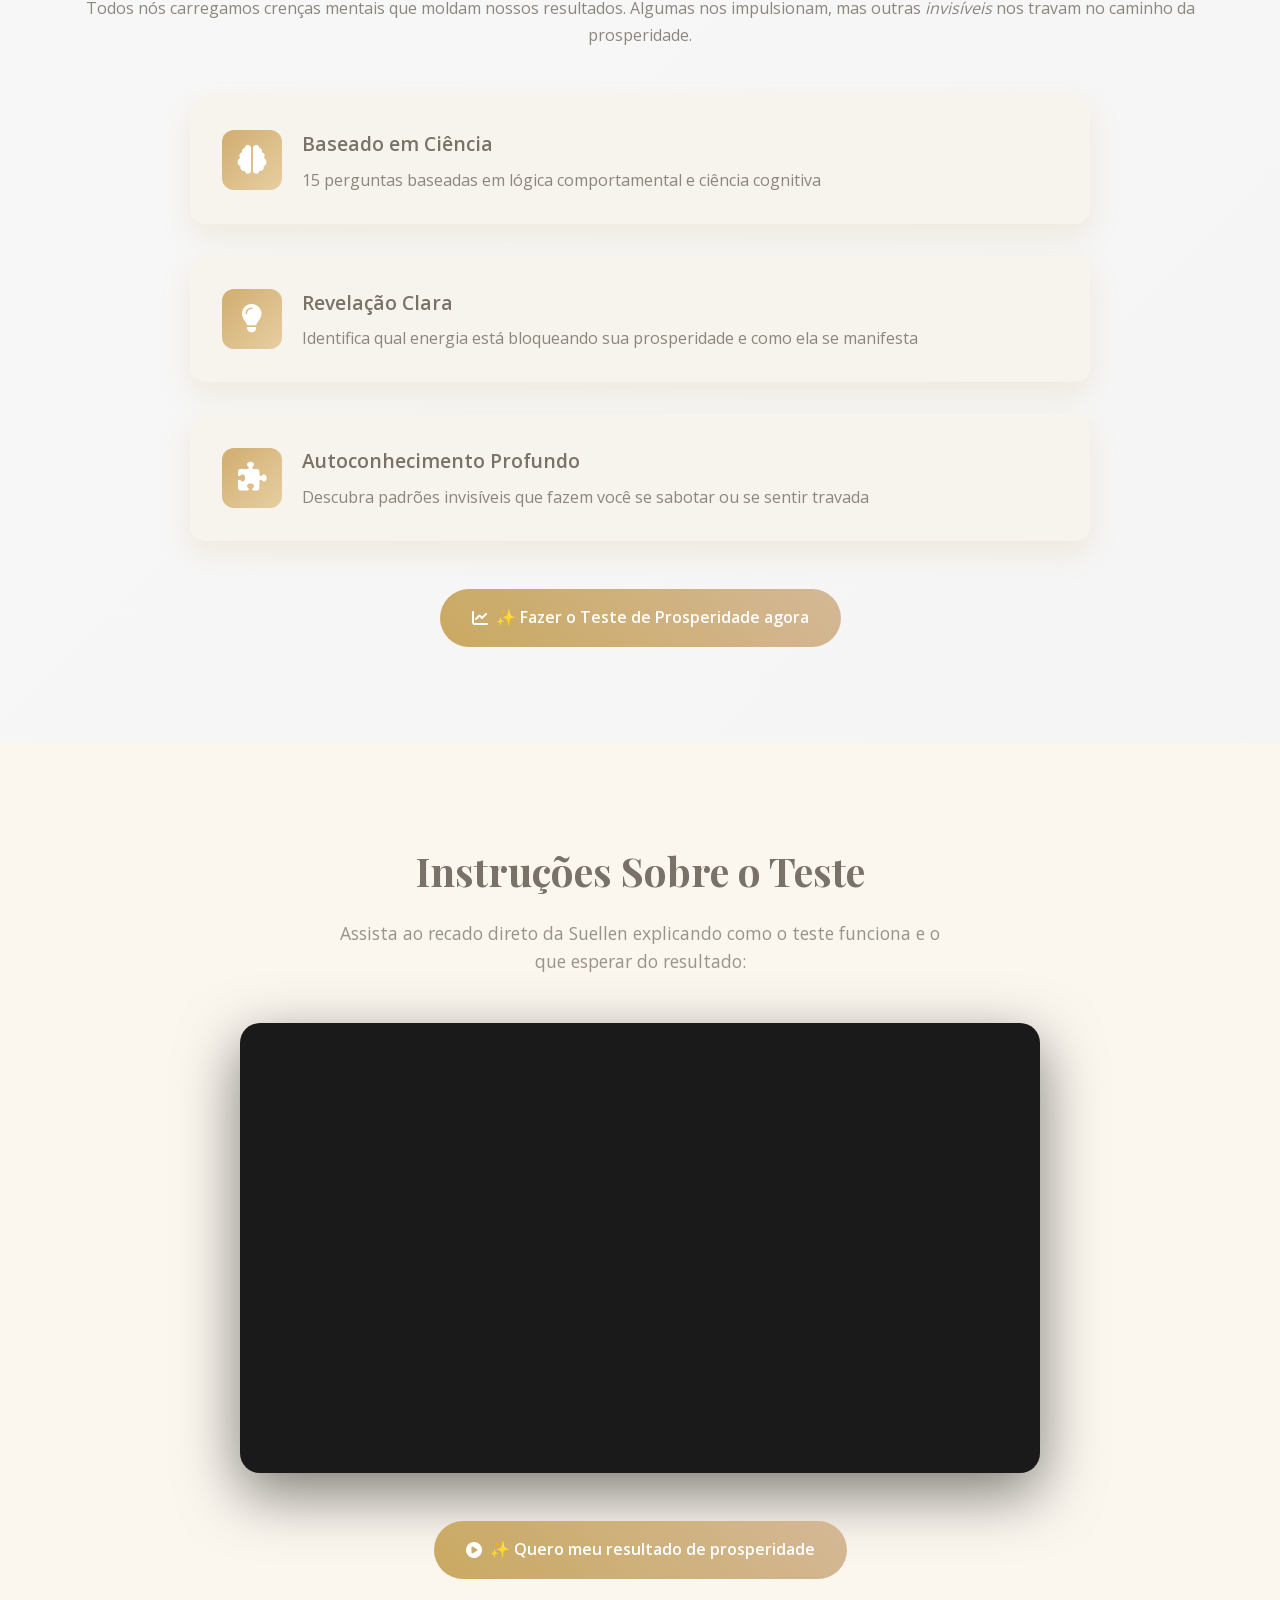
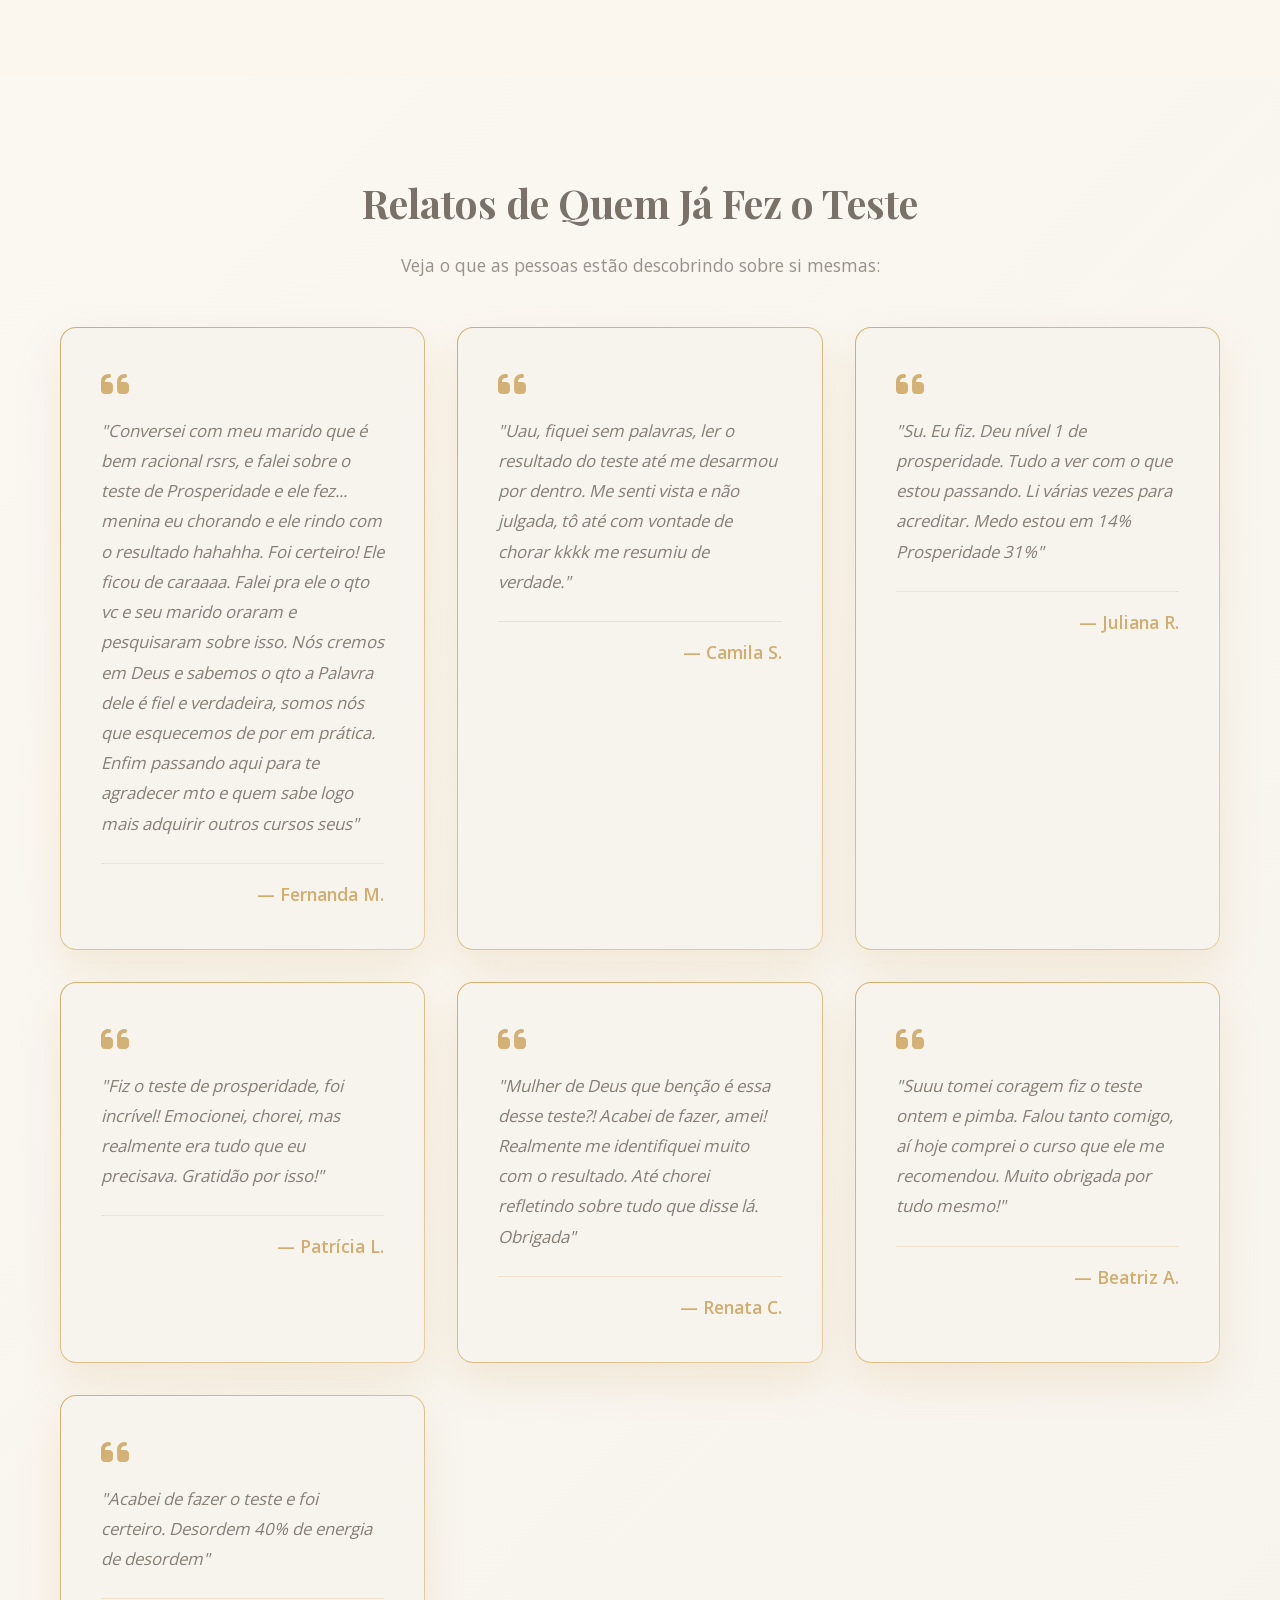
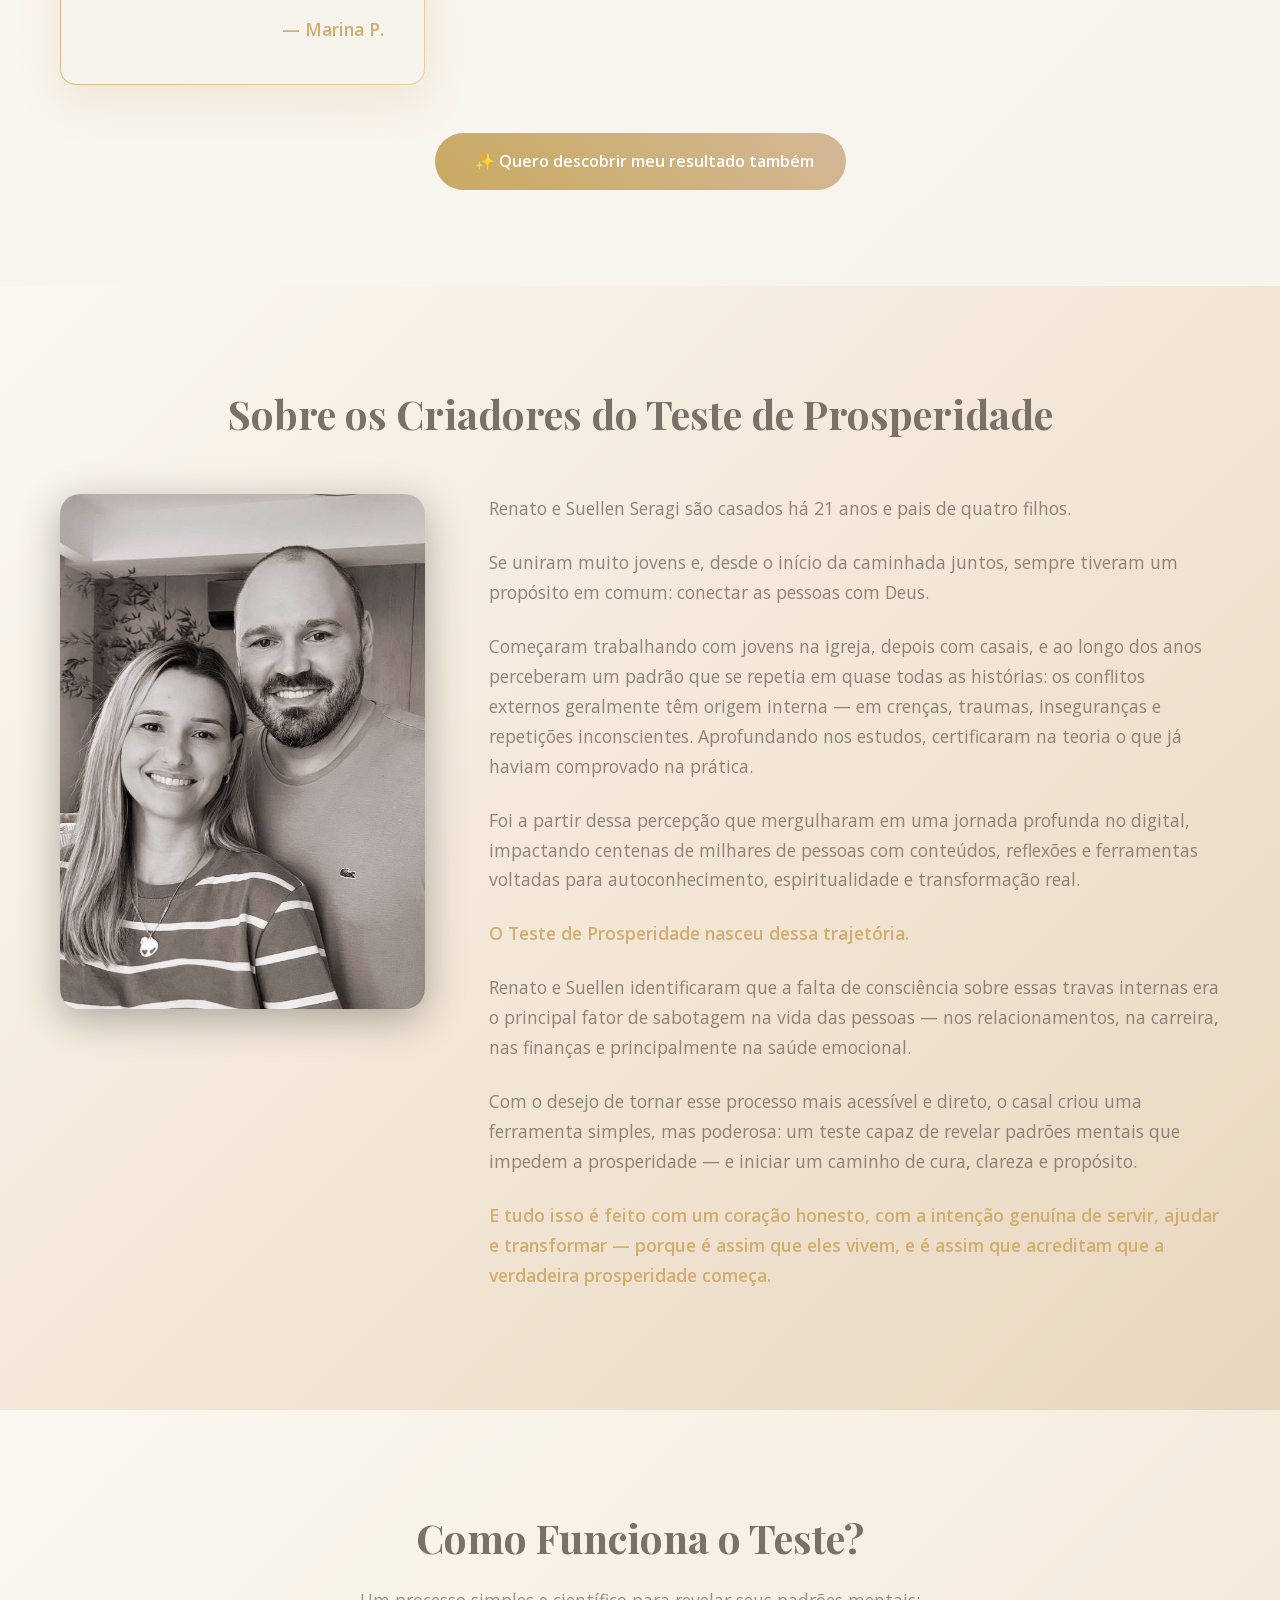
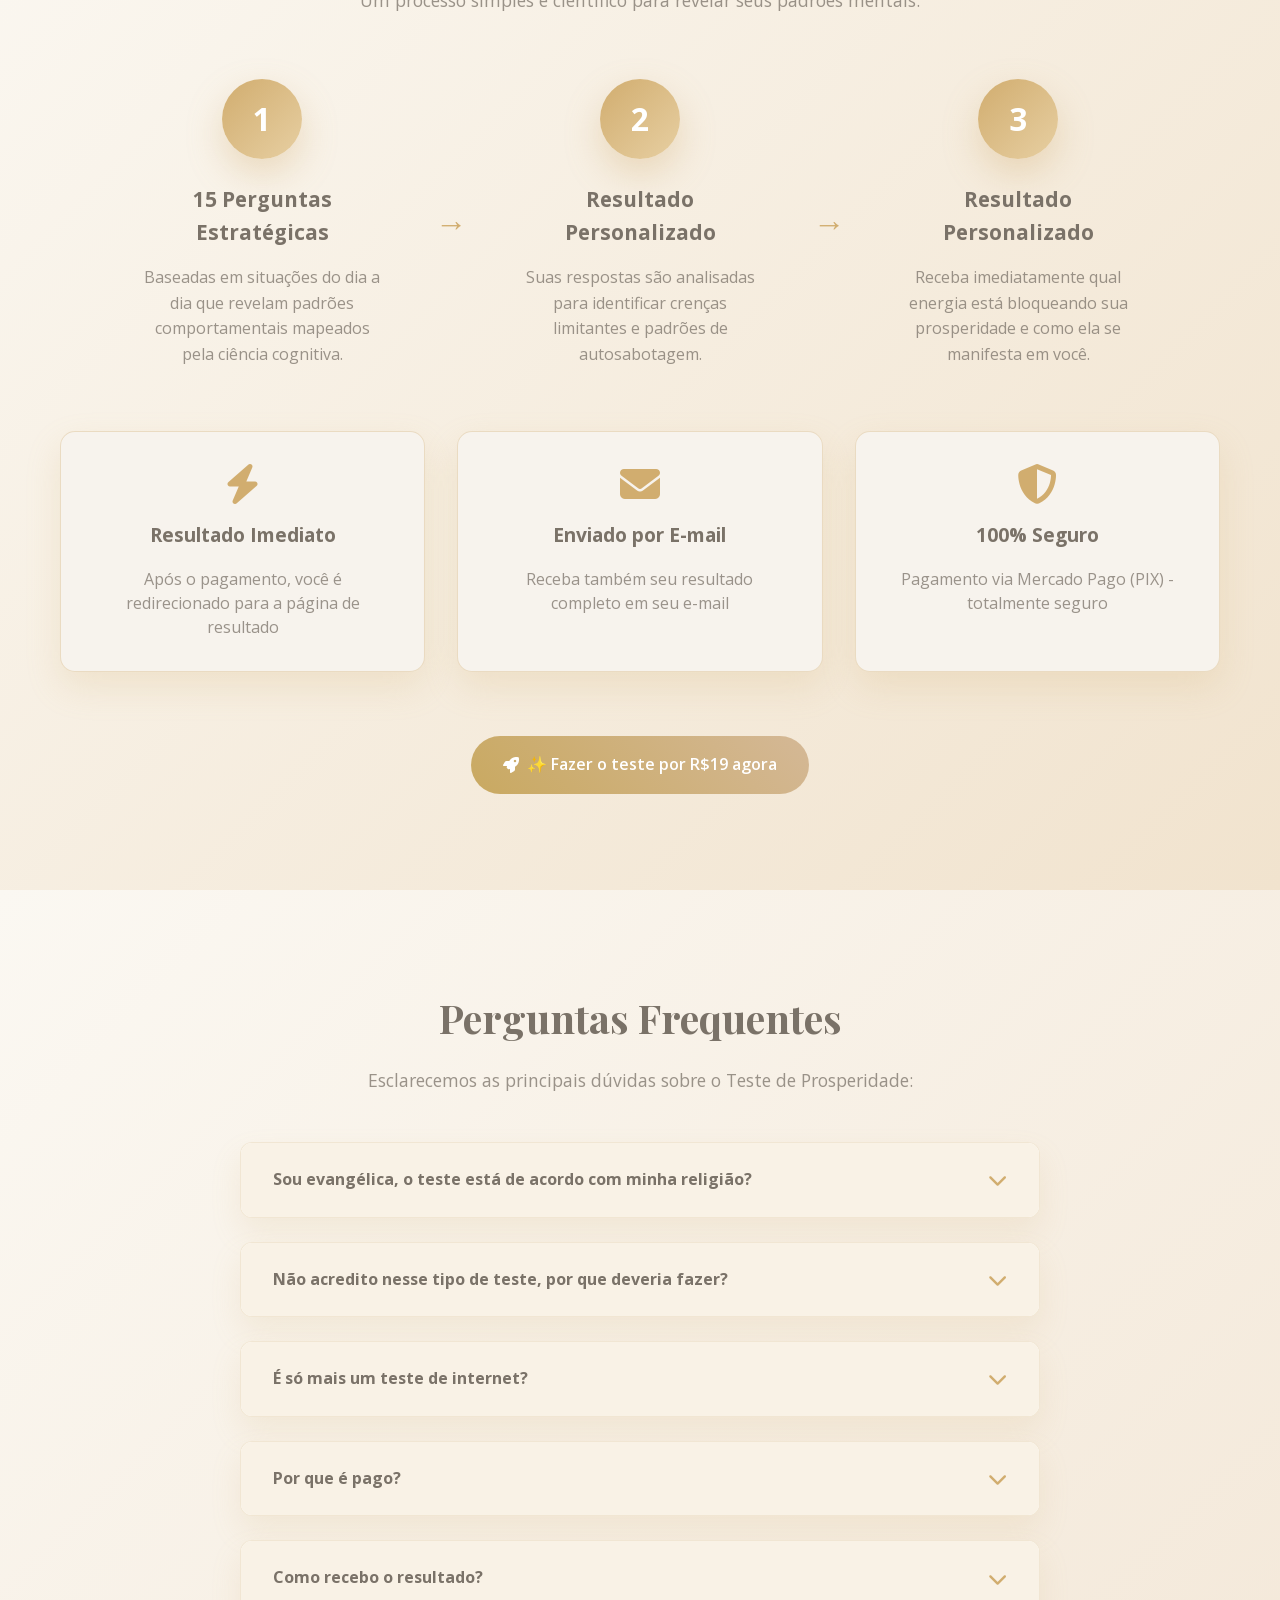
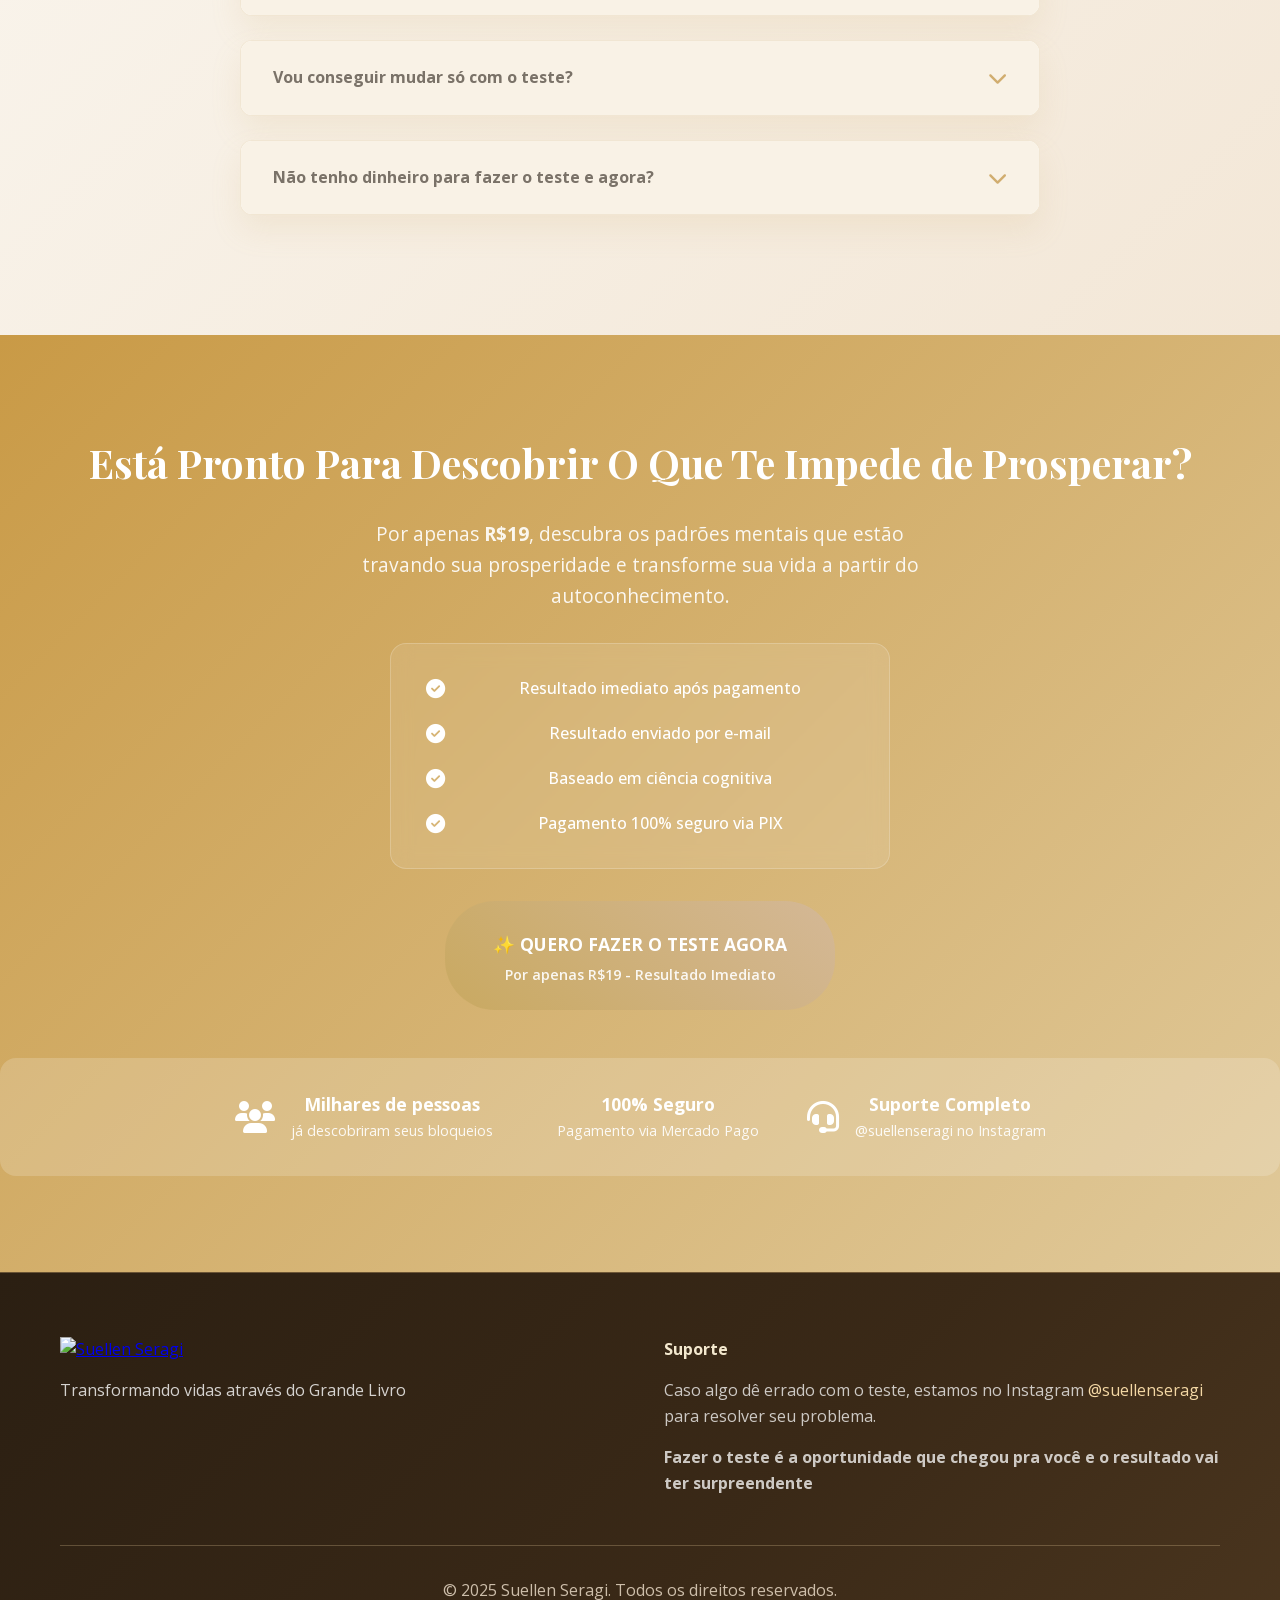
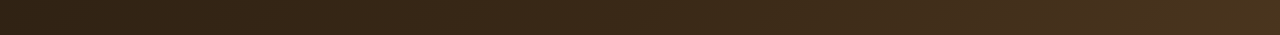
==== commit 65d625aa: "Update index.html" ====
--- a/index.html
+++ b/index.html
@@ -540,7 +540,7 @@
 
             <div class="creators-content">
                 <div class="creators-image" data-aos="fade-right" data-aos-delay="200">
-                    <img src="https://page.gensparksite.com/v1/base64_upload/ccc3ffb1b02c938cf83833afda8c5949" alt="Suellen Seragi e Renato" class="creators-photo">
+                    <img src="images/creators.jpeg" alt="Suellen Seragi e Renato" class="creators-photo">
                 </div>
                 
                 <div class="creators-text" data-aos="fade-left" data-aos-delay="300">
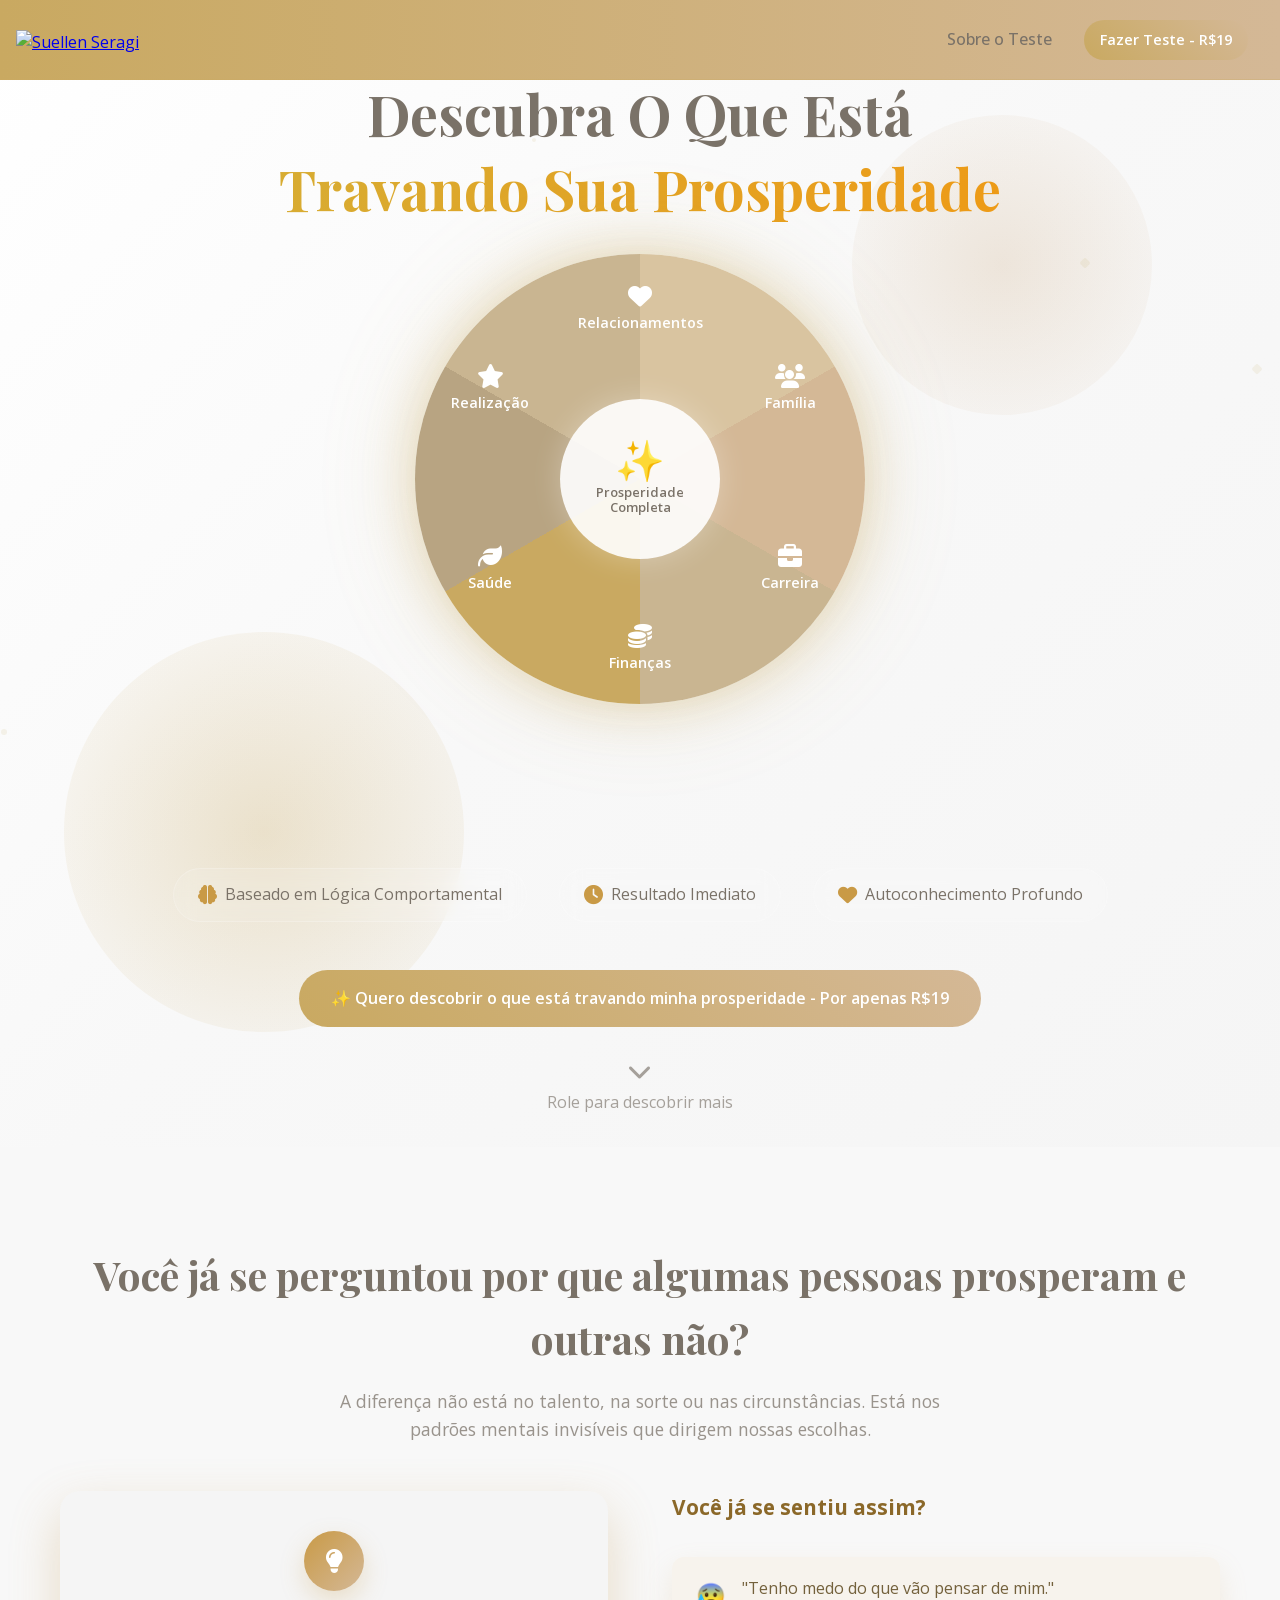
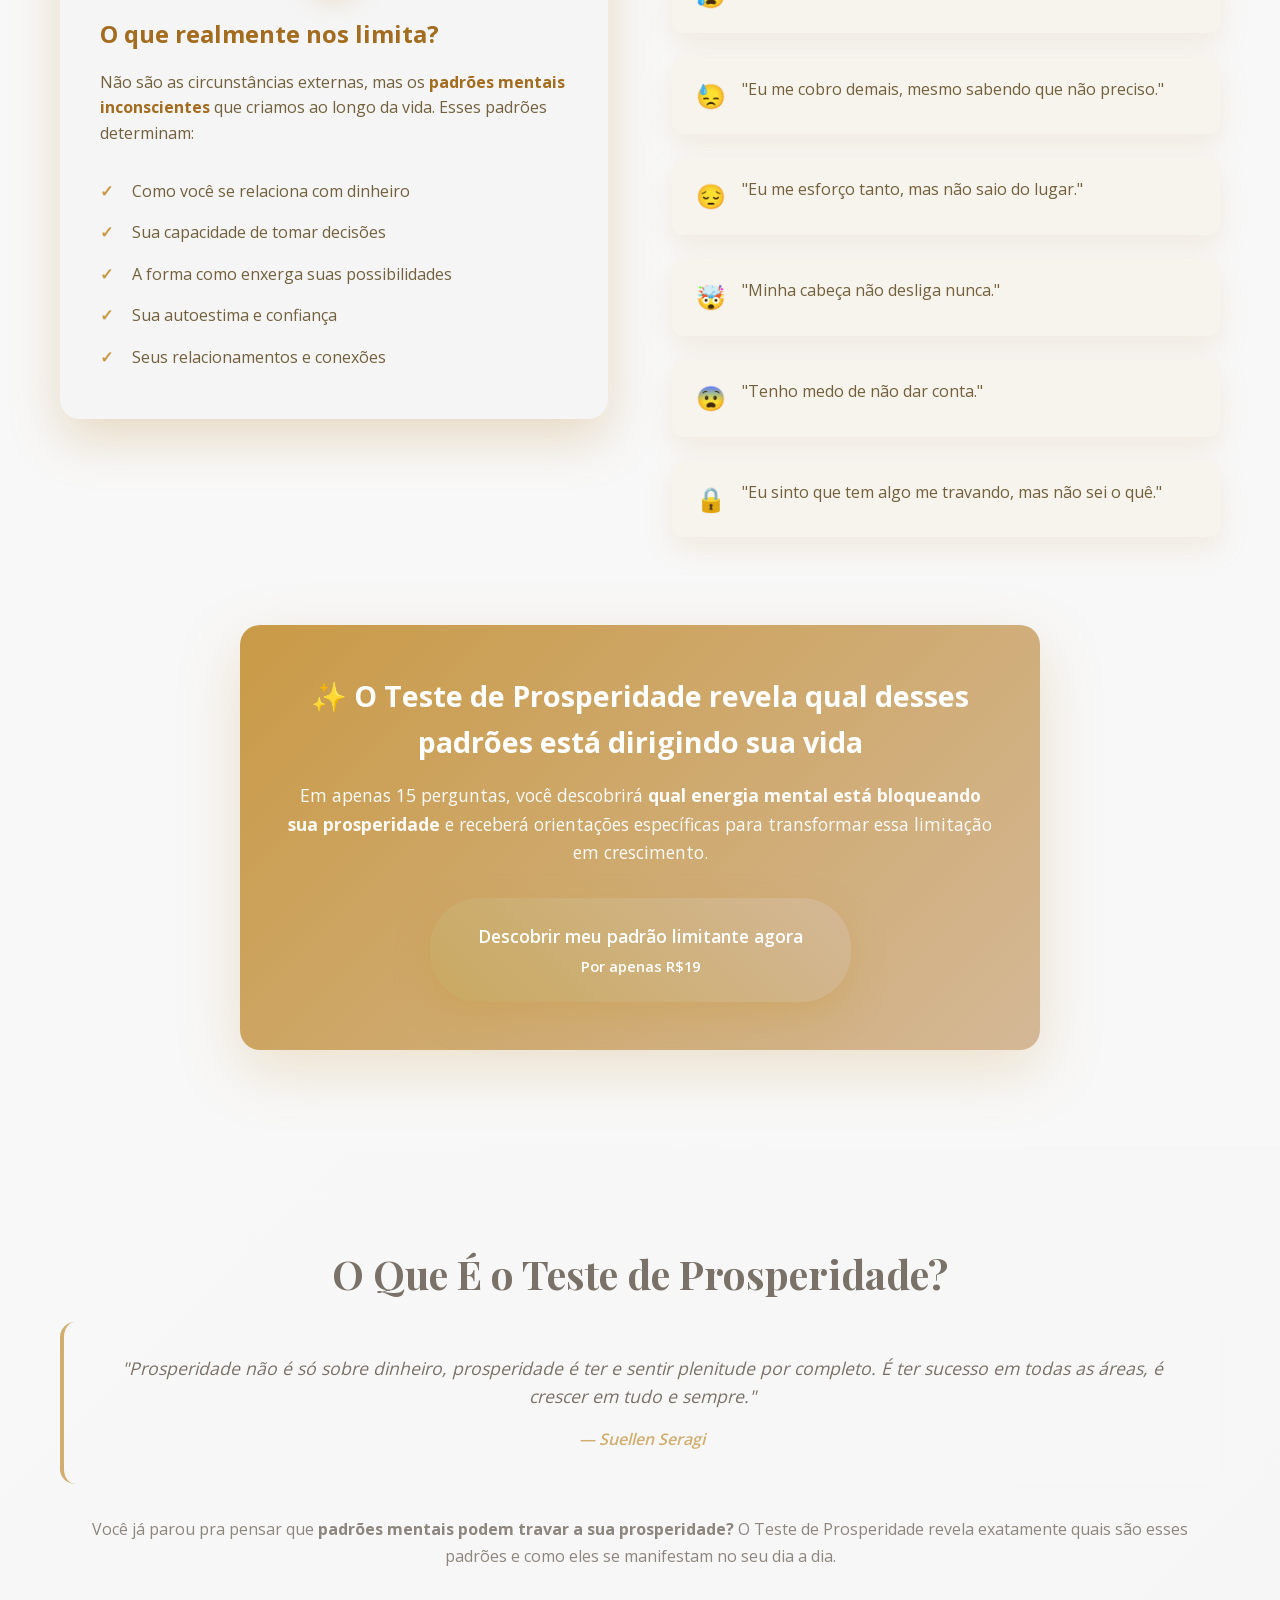
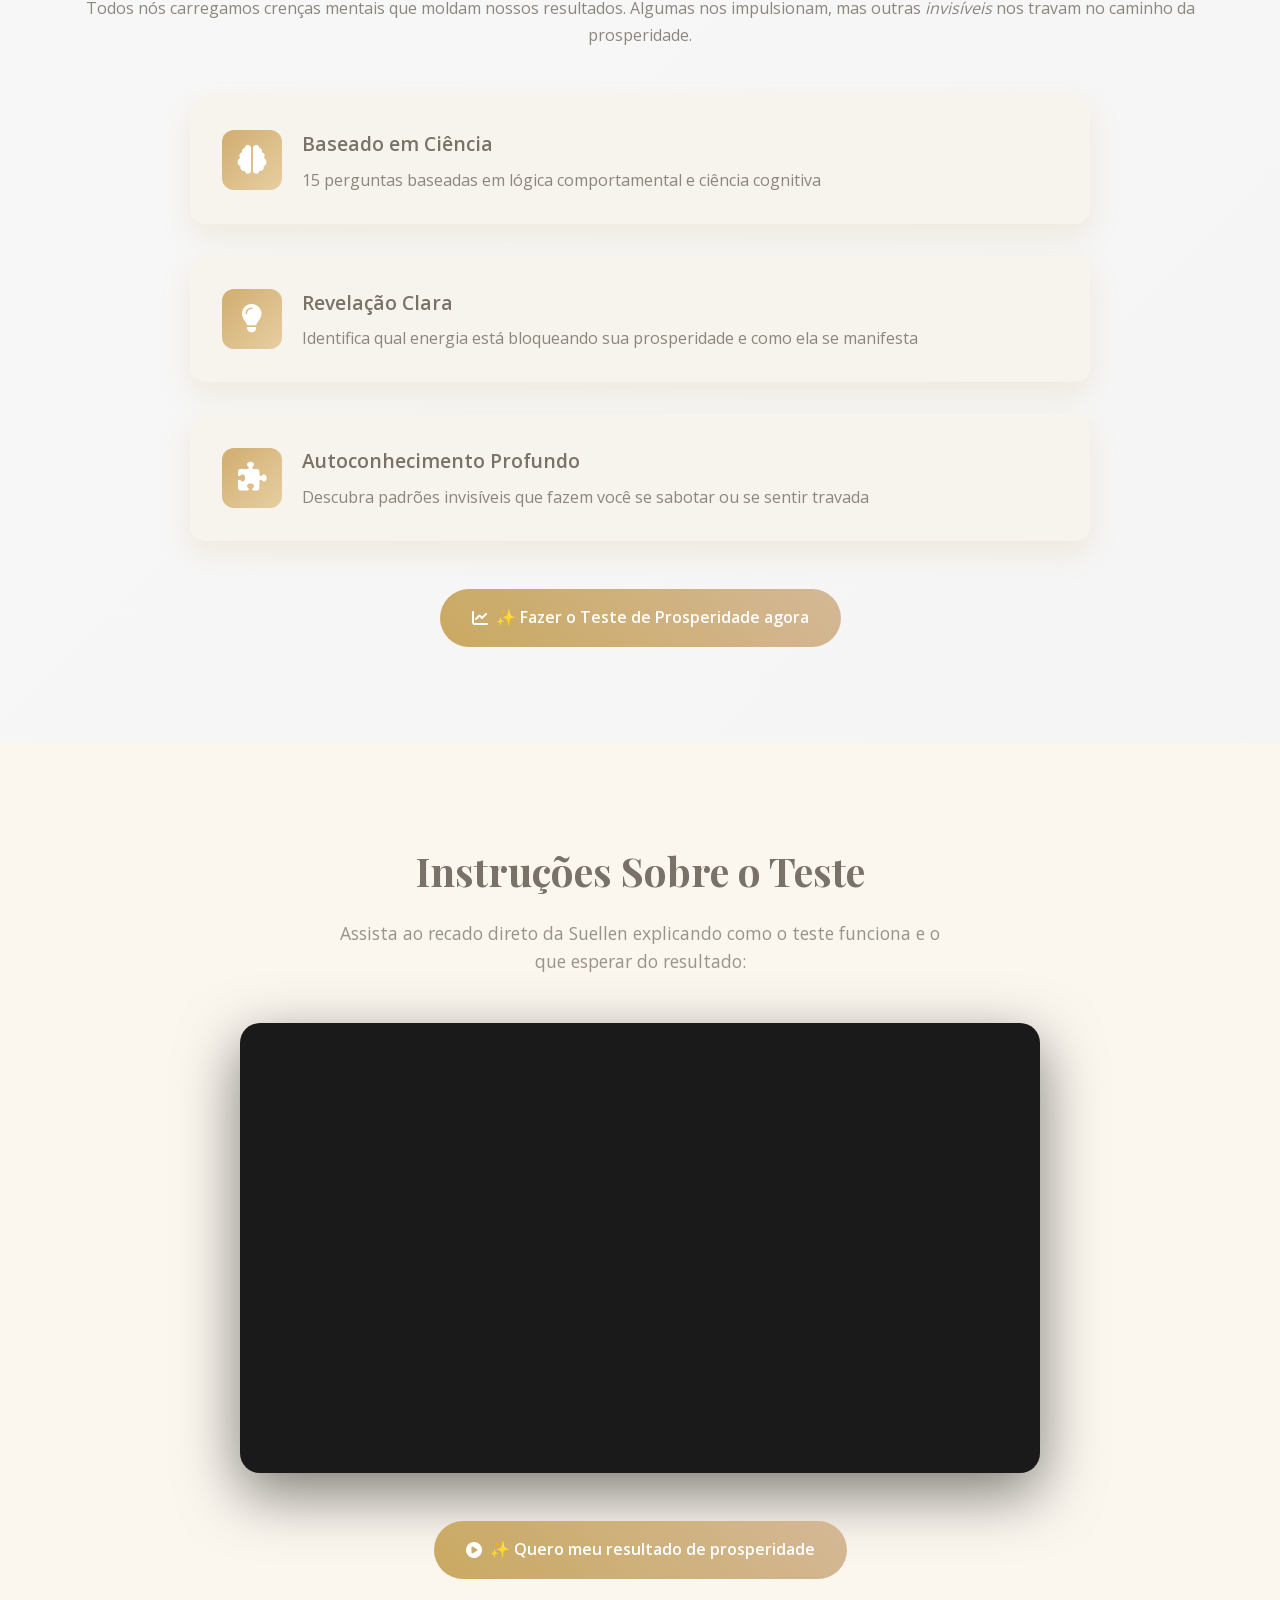
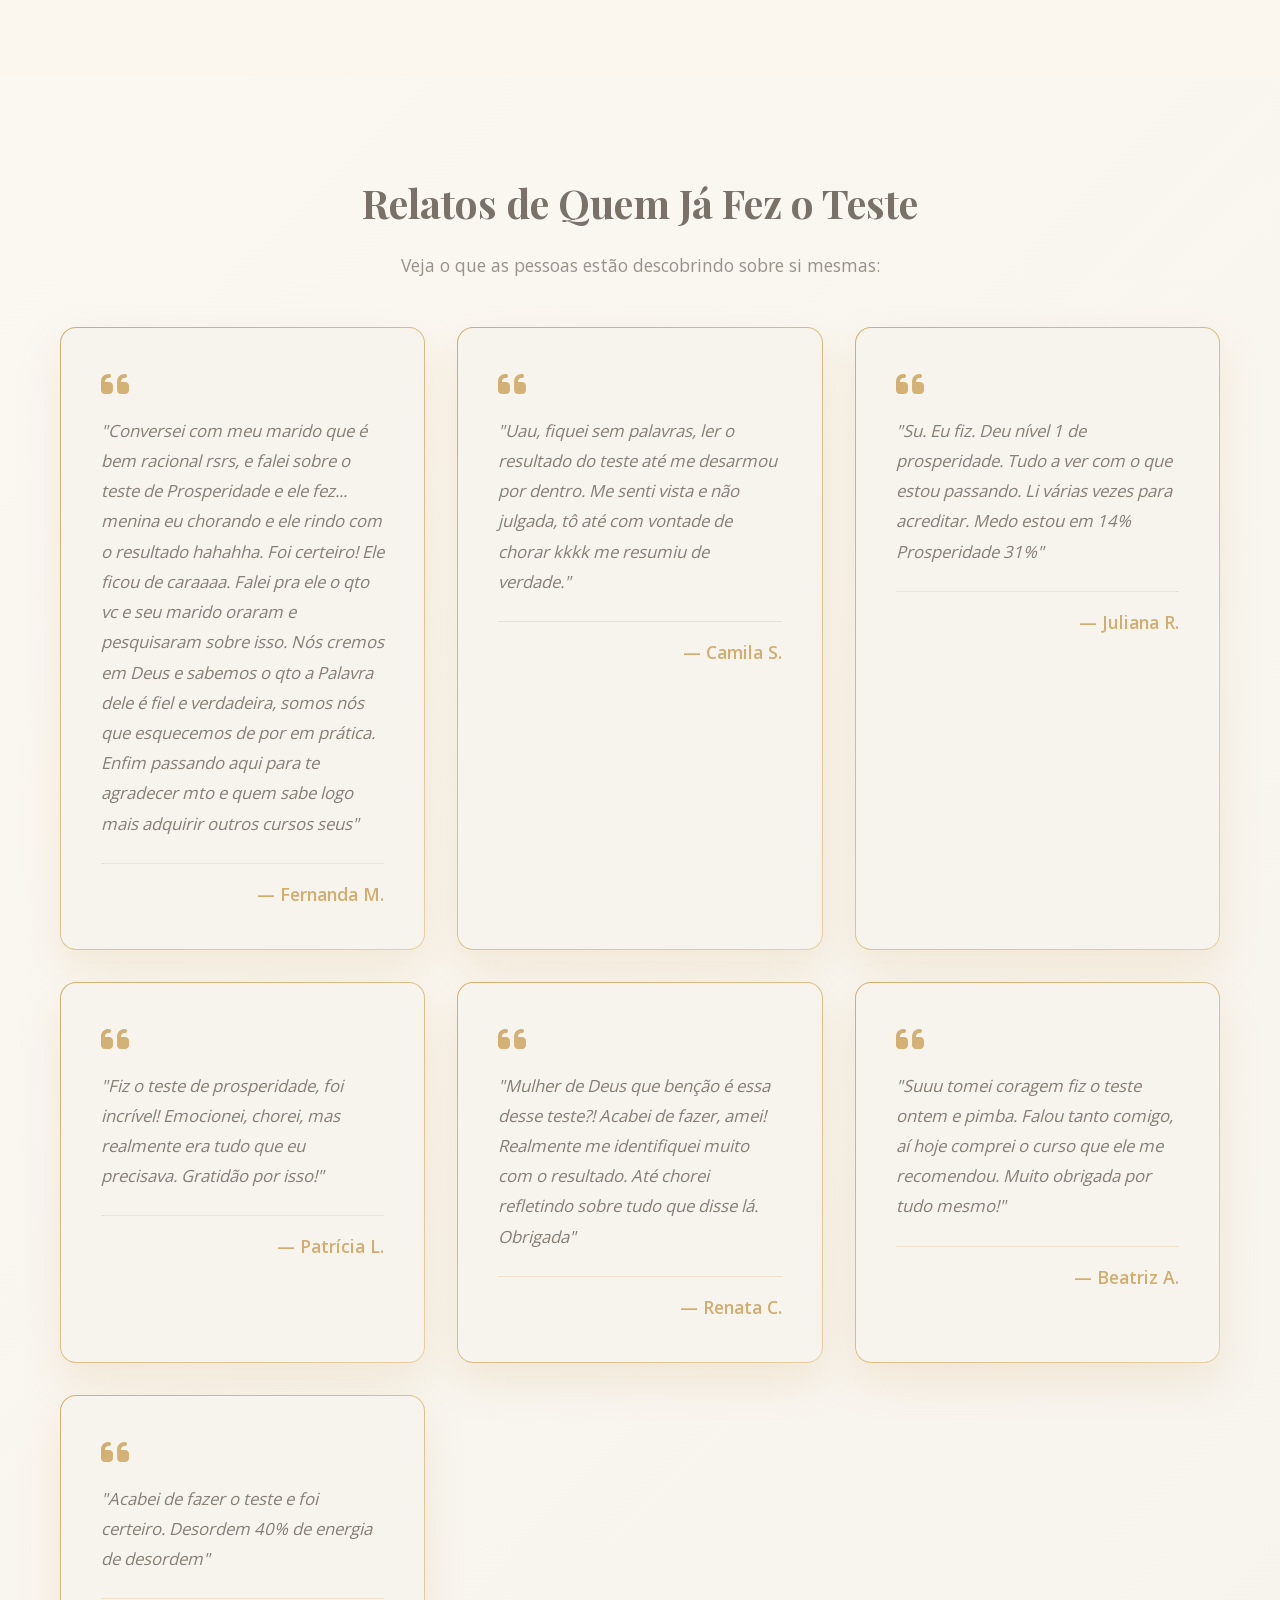
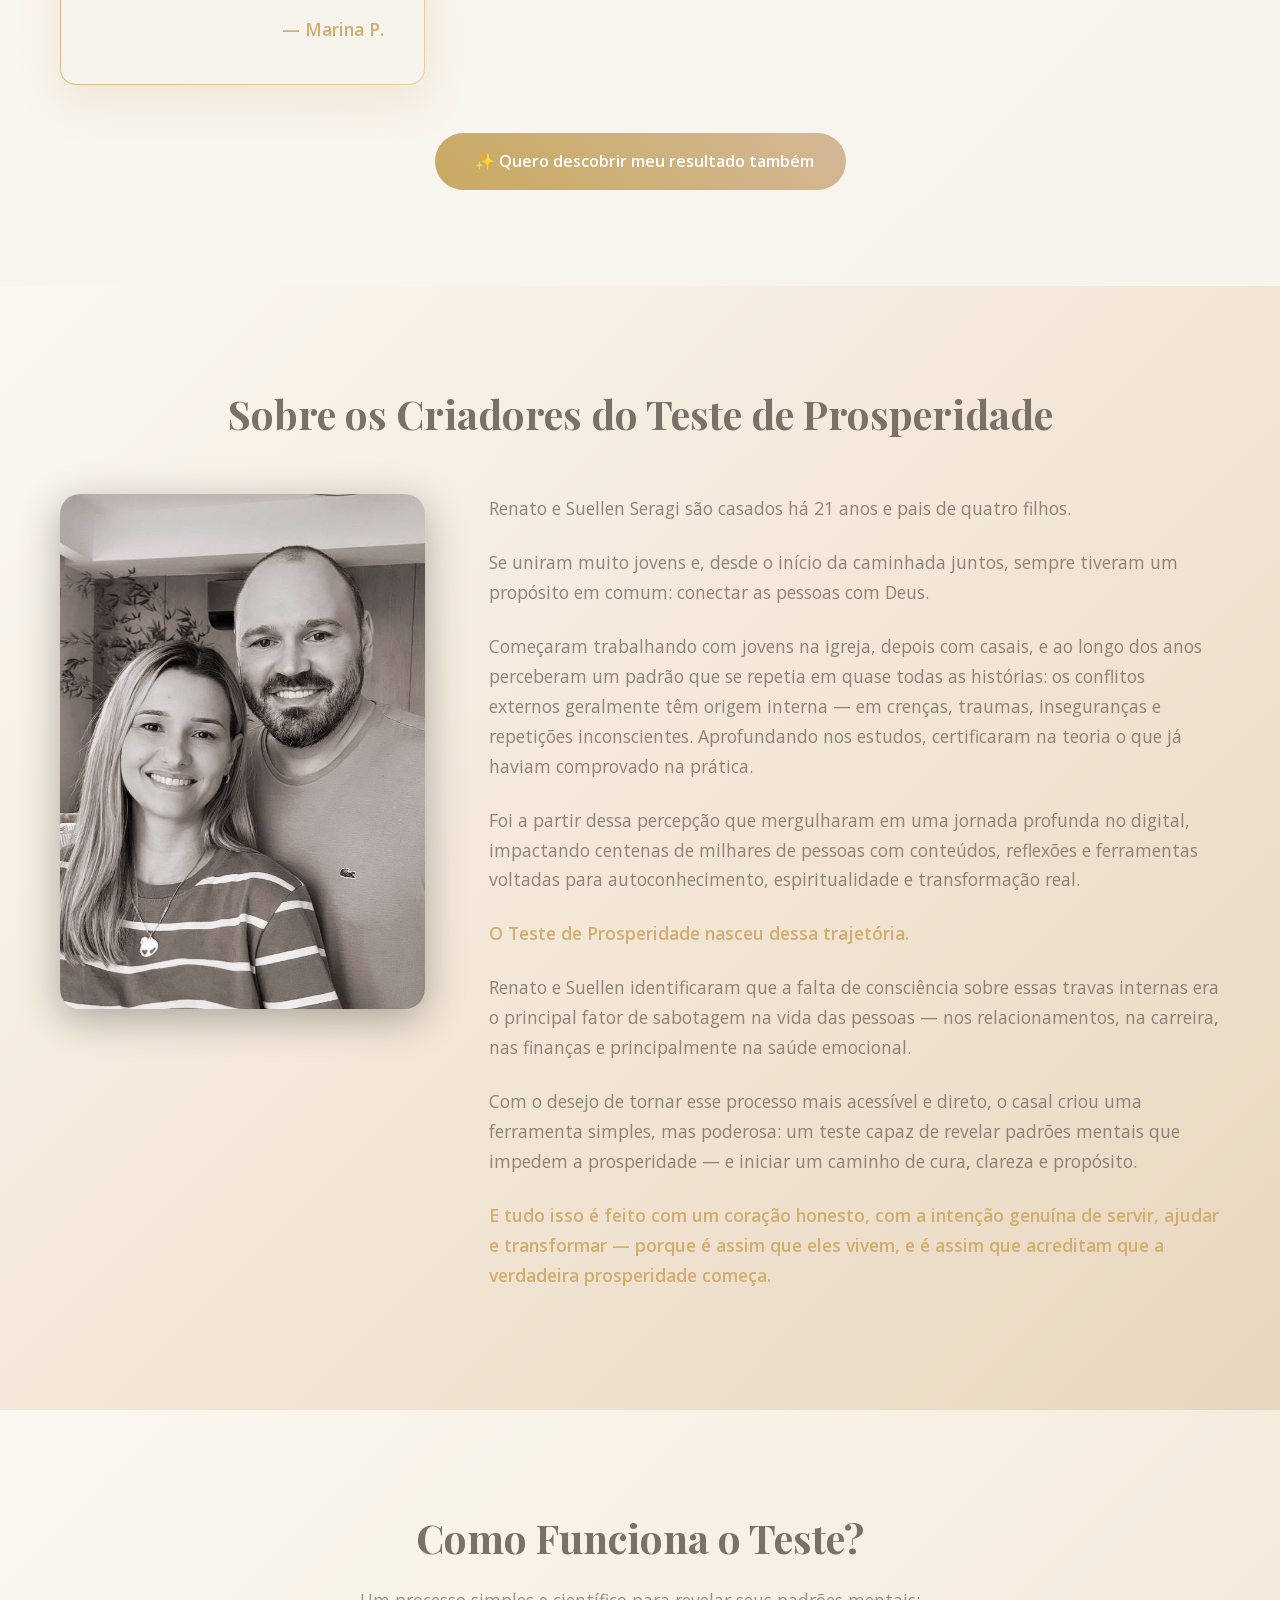
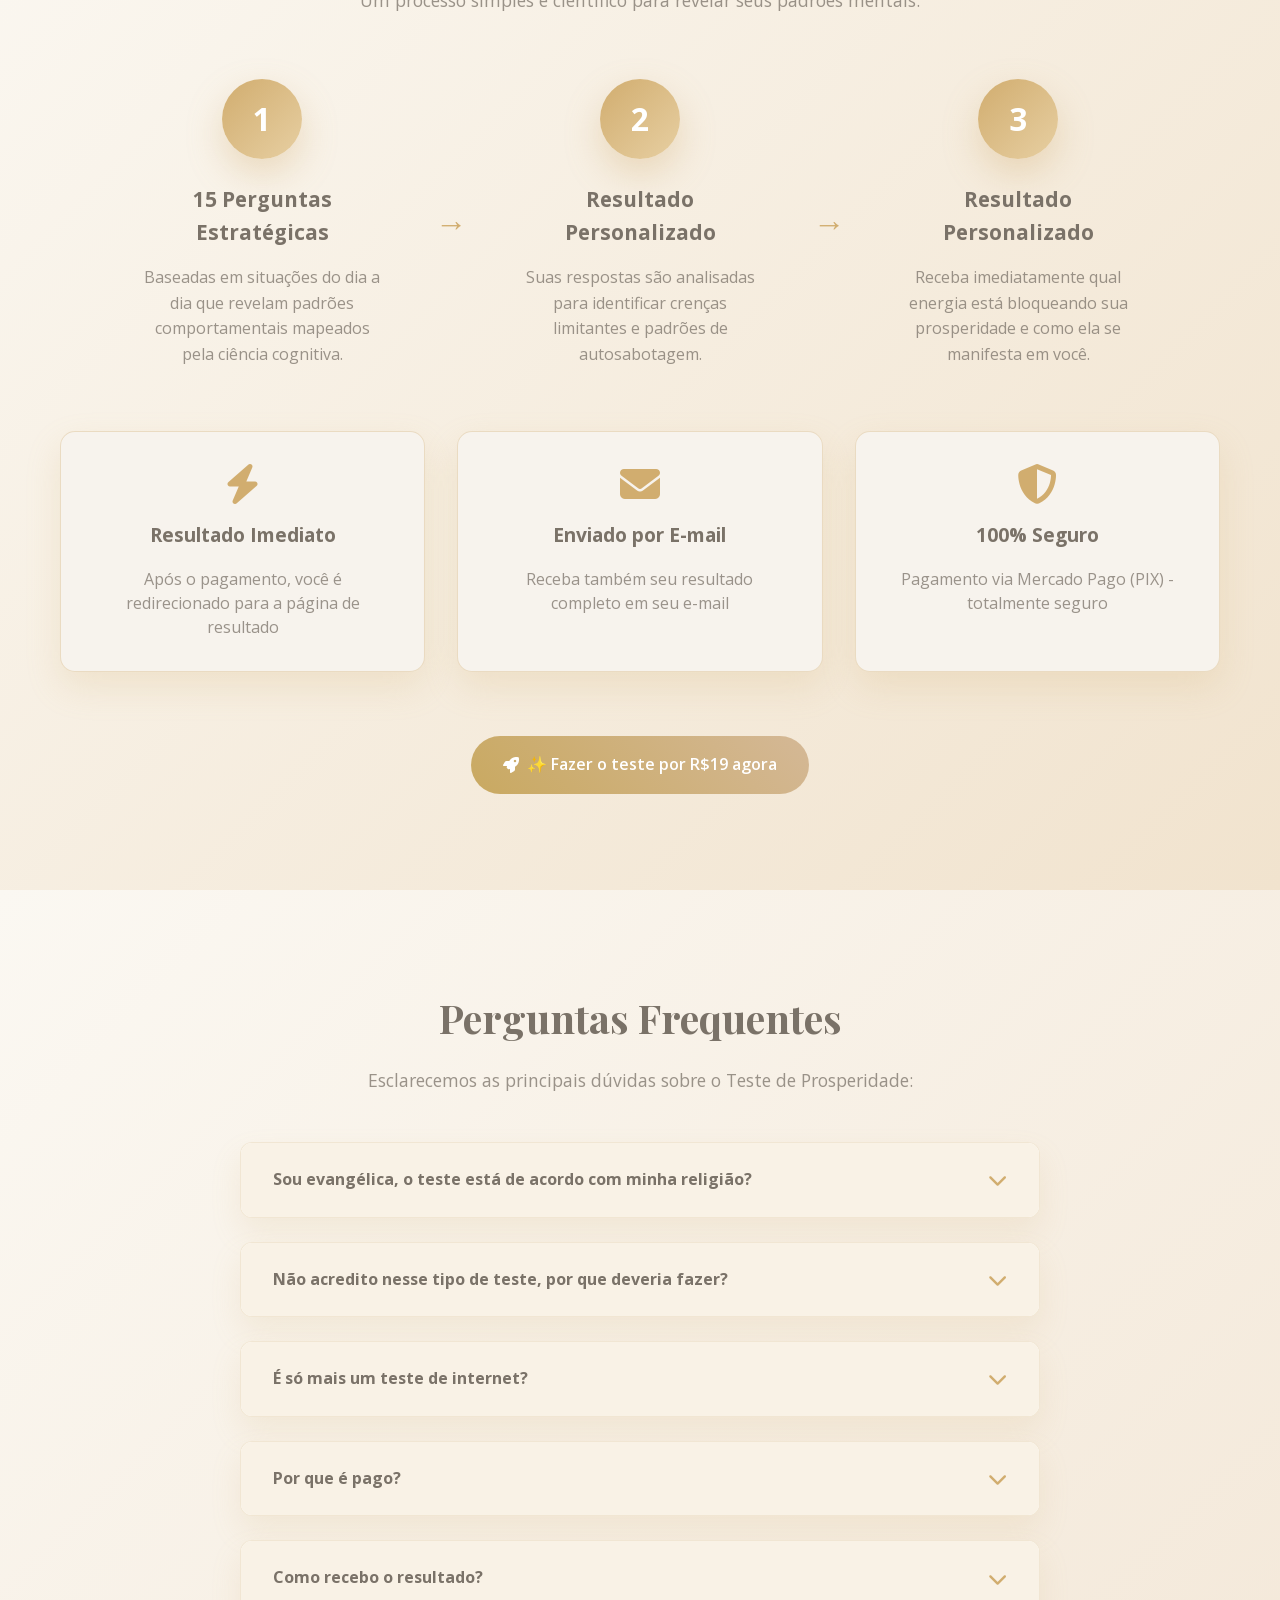
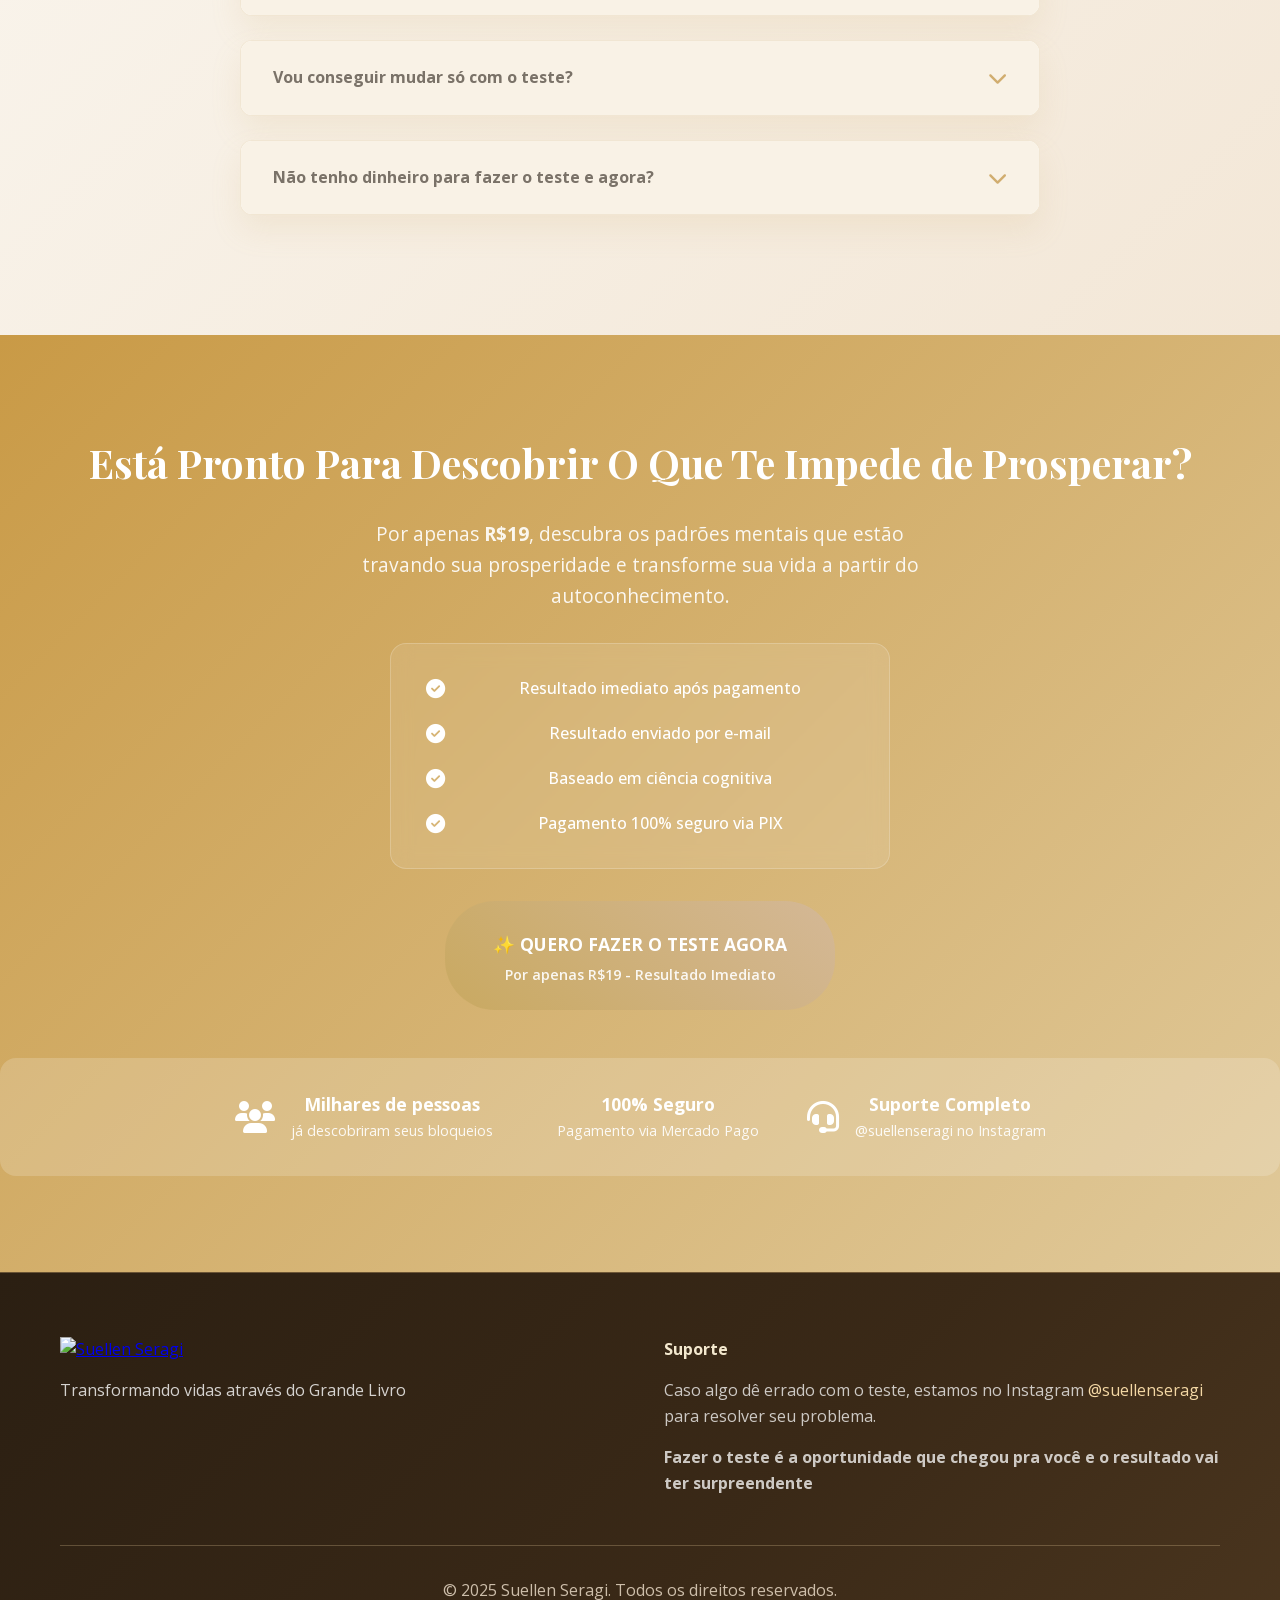
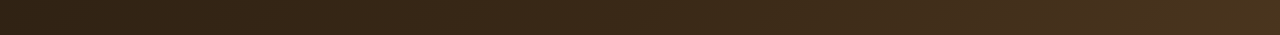
==== commit 417a010d: "Replace AOS script CDN with local file" ====
--- a/index.html
+++ b/index.html
@@ -808,7 +808,7 @@
     </button>
 
     <!-- Scripts -->
-    <script src="https://cdn.jsdelivr.net/npm/aos@2.3.4/dist/aos.js"></script>
+    <script src="js/aos.js"></script>
     <script src="js/script.js"></script>
     <script src="js/utm-tracker.js"></script>
 </body>
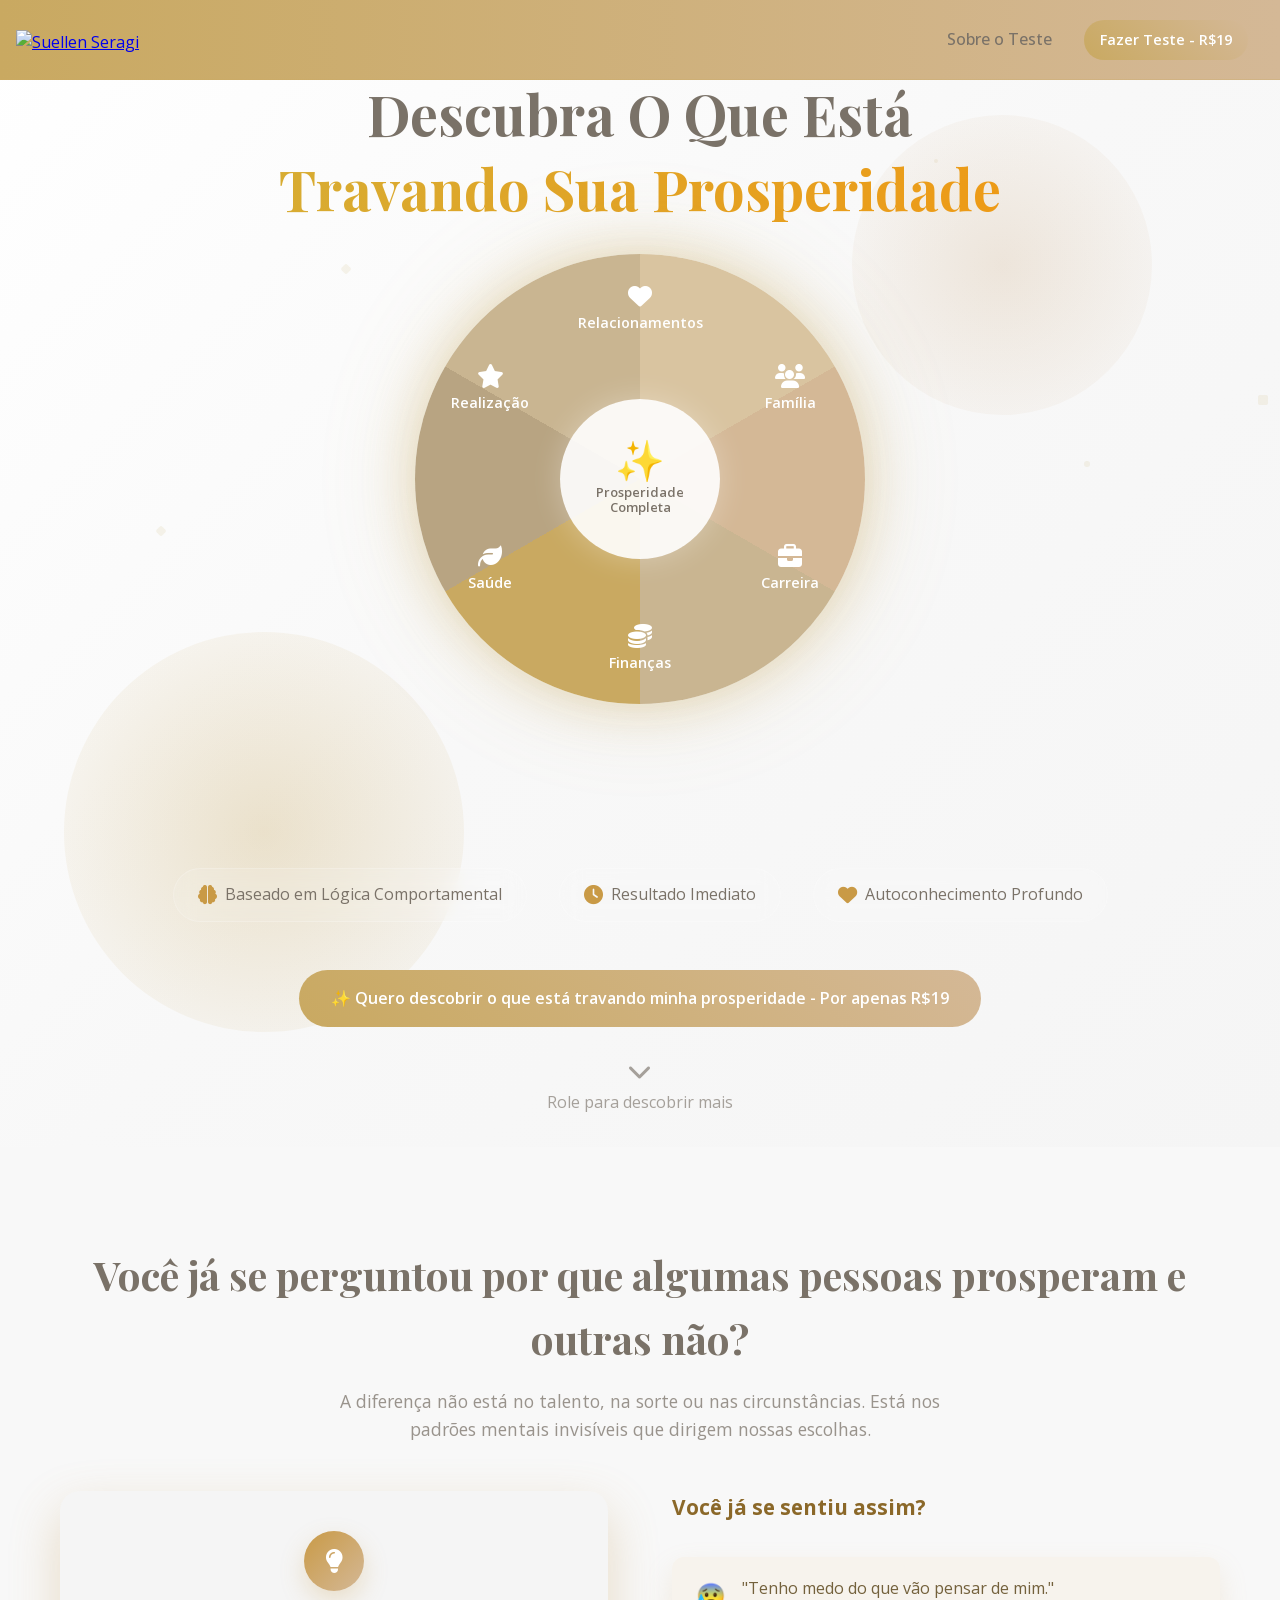
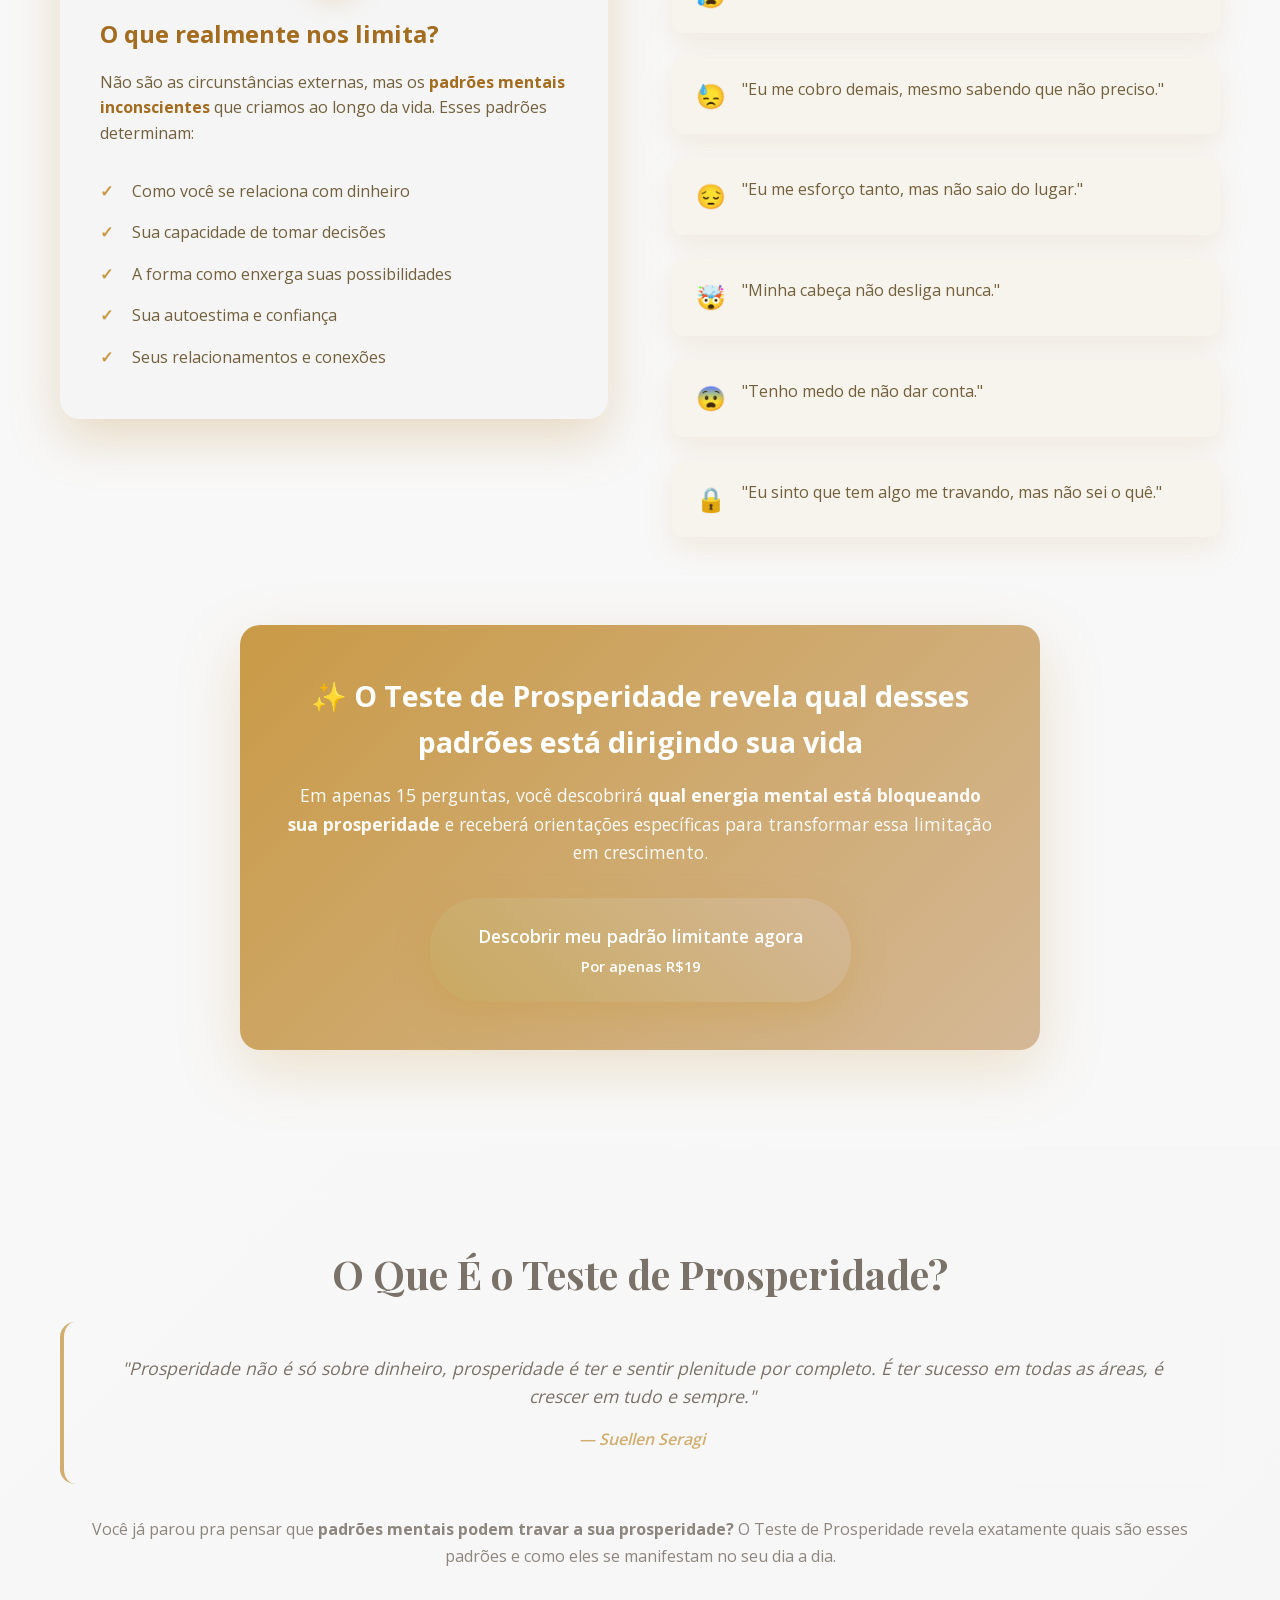
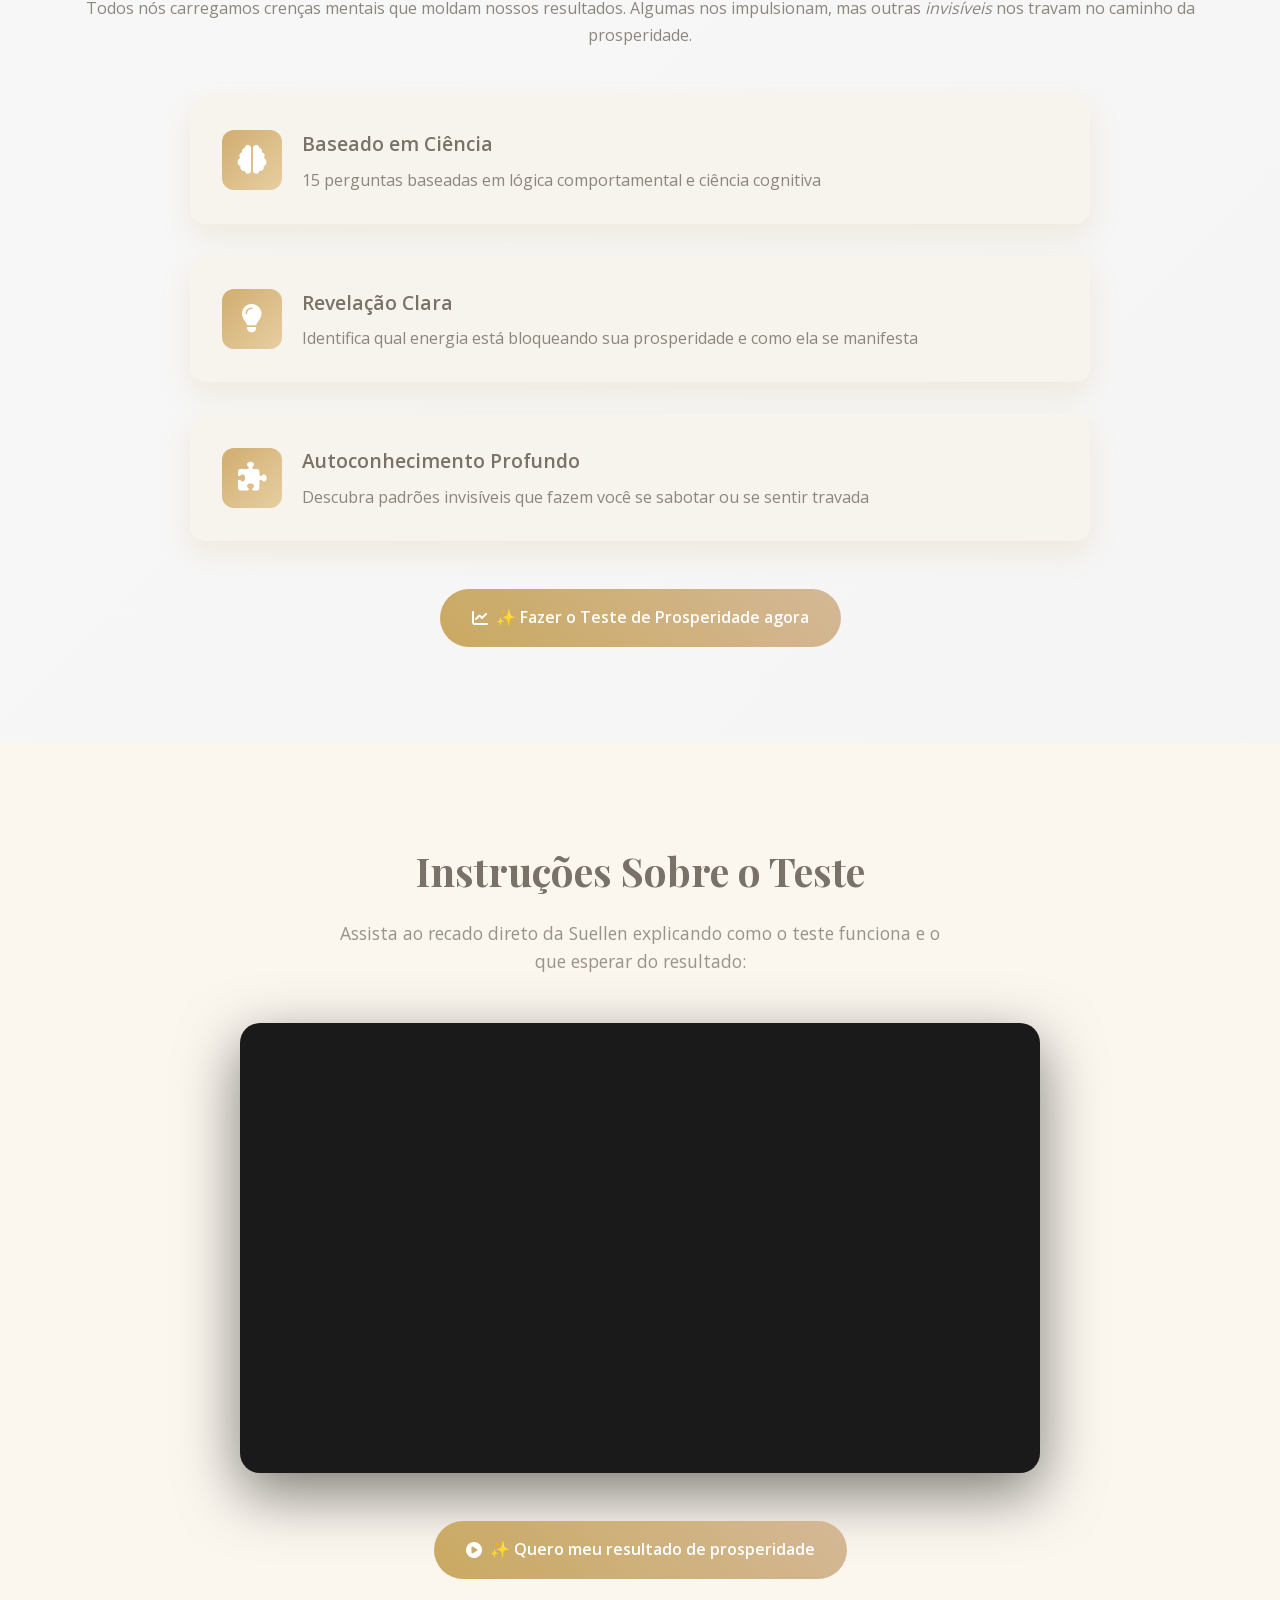
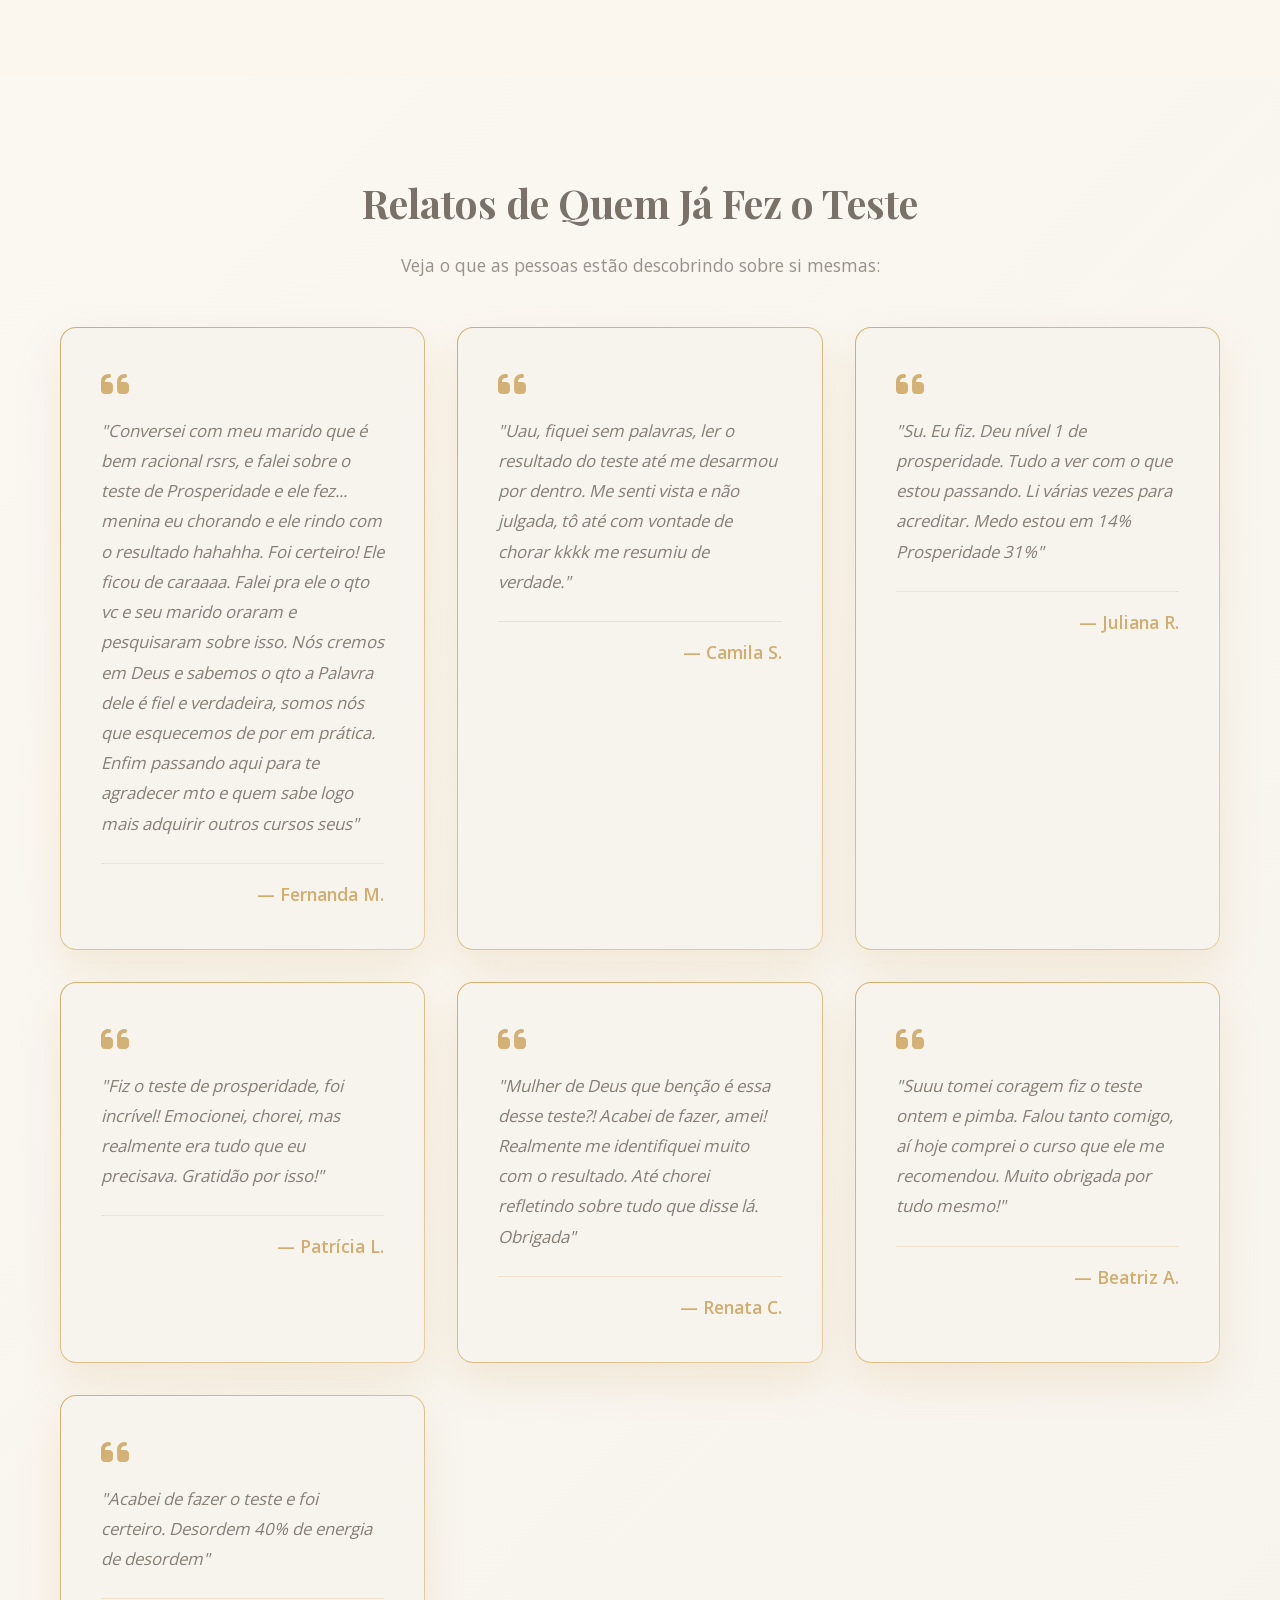
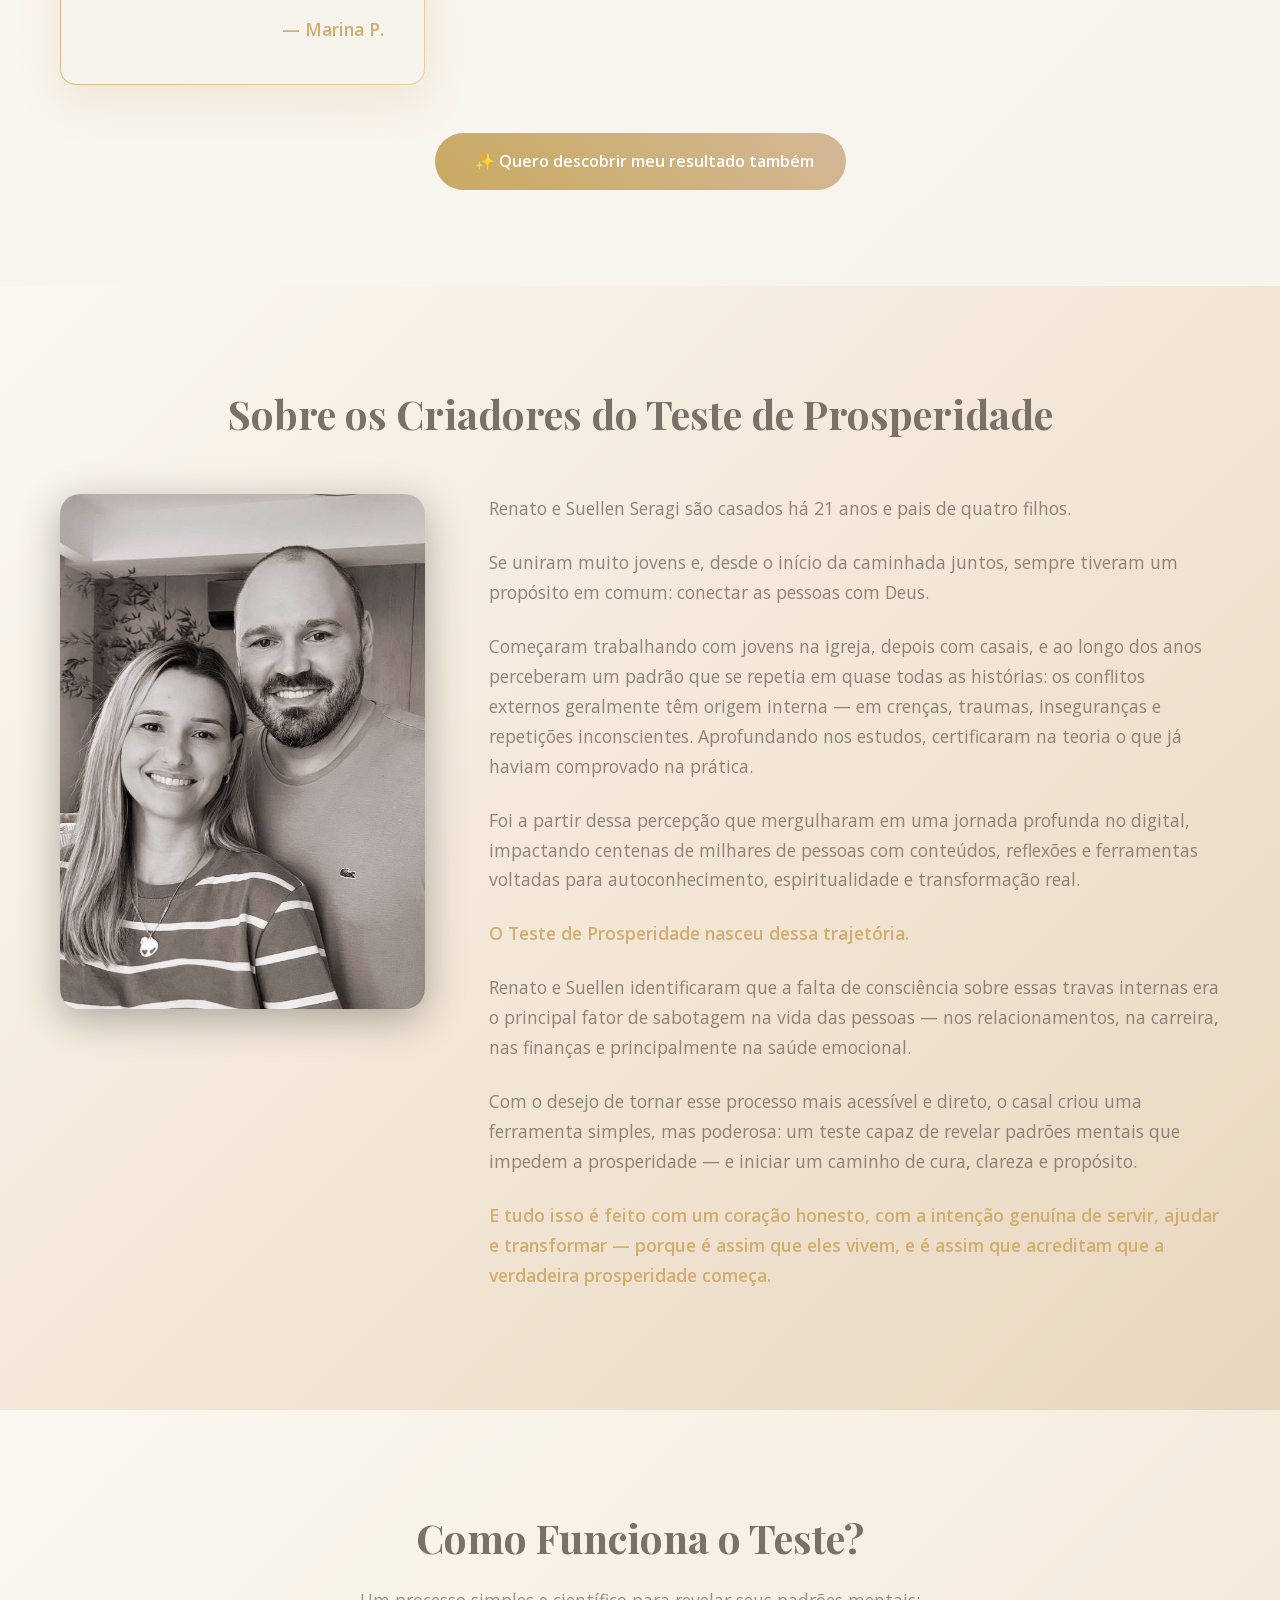
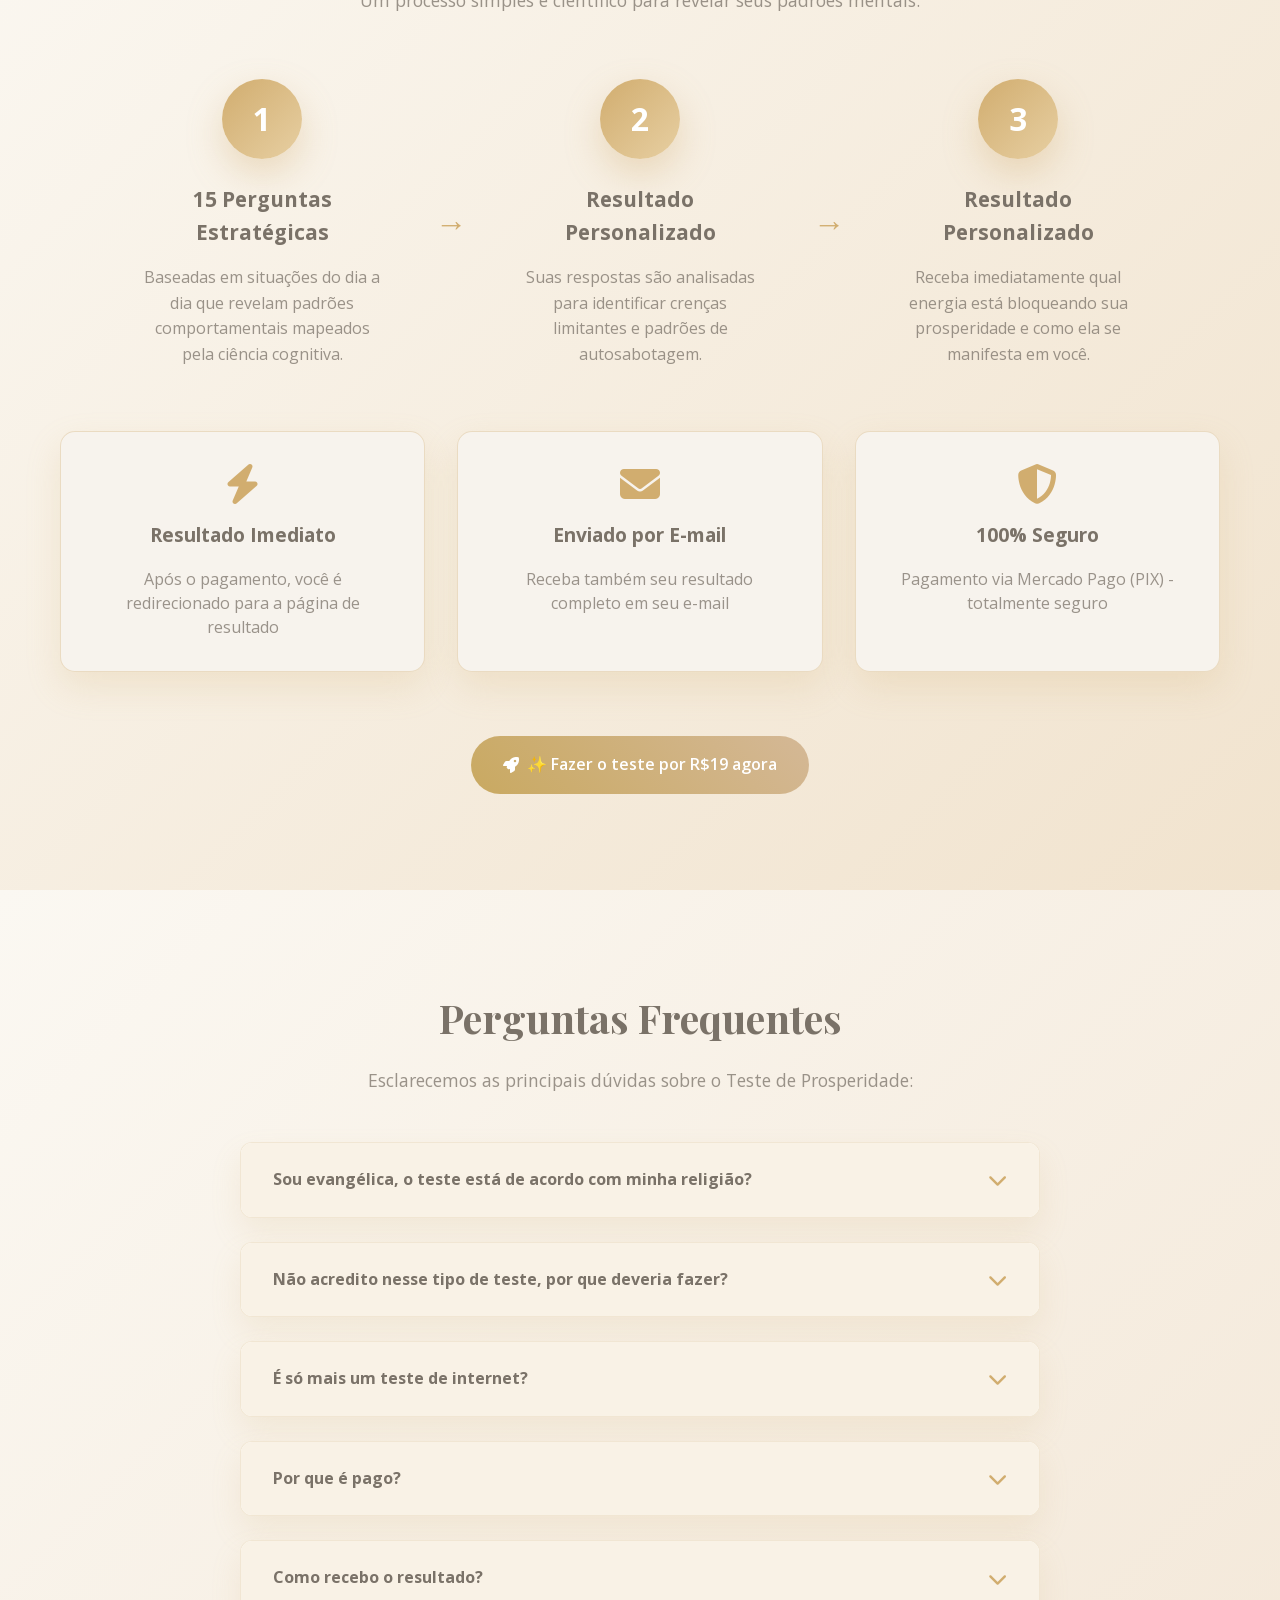
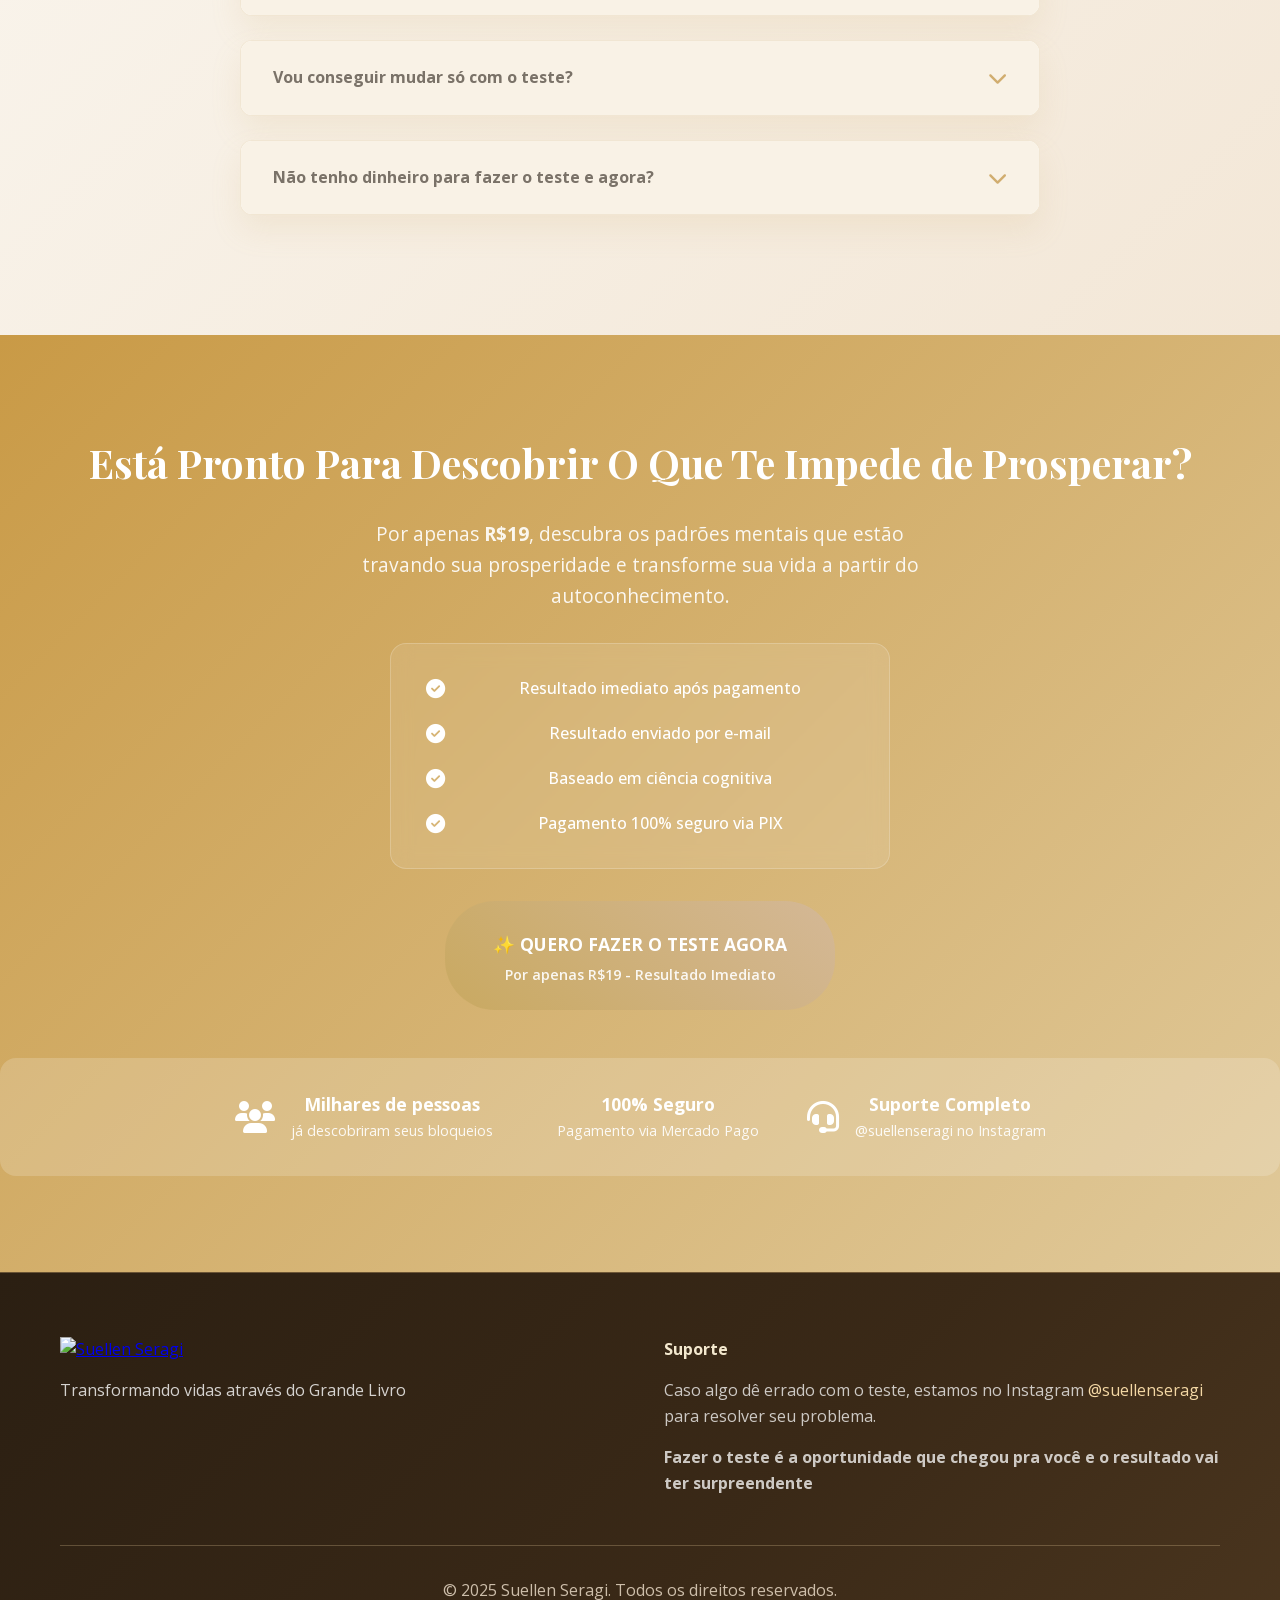
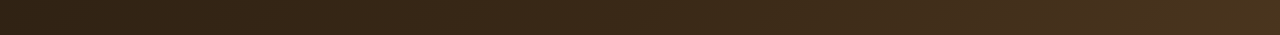
==== commit 6139b8bc: "Update URLs from mpteste to mainteste" ====
--- a/index.html
+++ b/index.html
@@ -73,7 +73,7 @@
         "price": "19.00",
         "priceCurrency": "BRL",
         "availability": "https://schema.org/InStock",
-        "url": "https://mpteste.suellenseragi.com.br/"
+        "url": "https://mainteste.suellenseragi.com.br/"
       }
     }
     </script>
@@ -93,7 +93,7 @@
         "price": "19.00",
         "priceCurrency": "BRL",
         "availability": "https://schema.org/InStock",
-        "url": "https://mpteste.suellenseragi.com.br/"
+        "url": "https://mainteste.suellenseragi.com.br/"
       },
       "aggregateRating": {
         "@type": "AggregateRating",
@@ -165,7 +165,7 @@
                 </div>
                 <div class="nav-right">
                     <a href="#sobre" class="nav-link">Sobre o Teste</a>
-                    <a href="https://mpteste.suellenseragi.com.br/" class="cta-btn cta-header" target="_blank">
+                    <a href="https://mainteste.suellenseragi.com.br/" class="cta-btn cta-header" target="_blank">
                         Fazer Teste - R$19
                     </a>
                 </div>
@@ -244,7 +244,7 @@
                     </div>
 
                     <div class="hero-cta" data-aos="fade-up" data-aos-delay="800">
-                        <a href="https://mpteste.suellenseragi.com.br/" class="cta-btn cta-primary pulse-animation" target="_blank">
+                        <a href="https://mainteste.suellenseragi.com.br/" class="cta-btn cta-primary pulse-animation" target="_blank">
 ✨ Quero descobrir o que está travando minha prosperidade - Por apenas R$19
                         </a>
                     </div>
@@ -339,7 +339,7 @@
                 <div class="cta-box">
                     <h3>✨ O Teste de Prosperidade revela qual desses padrões está dirigindo sua vida</h3>
                     <p>Em apenas 15 perguntas, você descobrirá <strong>qual energia mental está bloqueando sua prosperidade</strong> e receberá orientações específicas para transformar essa limitação em crescimento.</p>
-                    <a href="https://mpteste.suellenseragi.com.br/" class="cta-btn cta-gradient cta-large pulse-animation" target="_blank">
+                    <a href="https://mainteste.suellenseragi.com.br/" class="cta-btn cta-gradient cta-large pulse-animation" target="_blank">
                         Descobrir meu padrão limitante agora
                         <small>Por apenas R$19</small>
                     </a>
@@ -401,7 +401,7 @@
                     </div>
 
                     <div class="cta-about" data-aos="fade-up" data-aos-delay="400">
-                        <a href="https://mpteste.suellenseragi.com.br/" class="cta-btn cta-primary" target="_blank">
+                        <a href="https://mainteste.suellenseragi.com.br/" class="cta-btn cta-primary" target="_blank">
                             <i class="fas fa-chart-line"></i>
                             ✨ Fazer o Teste de Prosperidade agora
                         </a>
@@ -434,7 +434,7 @@
             </div>
 
             <div class="video-cta" data-aos="fade-up" data-aos-delay="400">
-                <a href="https://mpteste.suellenseragi.com.br/" class="cta-btn cta-primary pulse-animation" target="_blank">
+                <a href="https://mainteste.suellenseragi.com.br/" class="cta-btn cta-primary pulse-animation" target="_blank">
                     <i class="fas fa-play-circle"></i>
                     ✨ Quero meu resultado de prosperidade
                 </a>
@@ -523,7 +523,7 @@
             </div>
 
             <div class="testimonials-cta" data-aos="fade-up" data-aos-delay="400">
-                <a href="https://mpteste.suellenseragi.com.br/" class="cta-btn cta-primary pulse-animation" target="_blank">
+                <a href="https://mainteste.suellenseragi.com.br/" class="cta-btn cta-primary pulse-animation" target="_blank">
                     <i class="fas fa-sparkles"></i>
                     ✨ Quero descobrir meu resultado também
                 </a>
@@ -621,7 +621,7 @@
             </div>
 
             <div class="how-it-works-cta" data-aos="fade-up" data-aos-delay="700">
-                <a href="https://mpteste.suellenseragi.com.br/" class="cta-btn cta-primary" target="_blank">
+                <a href="https://mainteste.suellenseragi.com.br/" class="cta-btn cta-primary" target="_blank">
                     <i class="fas fa-rocket"></i>
                     ✨ Fazer o teste por R$19 agora
                 </a>
@@ -740,7 +740,7 @@
                 </div>
 
                 <div class="cta-buttons">
-                    <a href="https://mpteste.suellenseragi.com.br/" class="cta-btn cta-primary cta-large pulse-animation" target="_blank">
+                    <a href="https://mainteste.suellenseragi.com.br/" class="cta-btn cta-primary cta-large pulse-animation" target="_blank">
                         <i class="fas fa-sparkles"></i>
                         <span class="cta-main-text">✨ QUERO FAZER O TESTE AGORA</span>
                         <span class="cta-sub-text">Por apenas R$19 - Resultado Imediato</span>
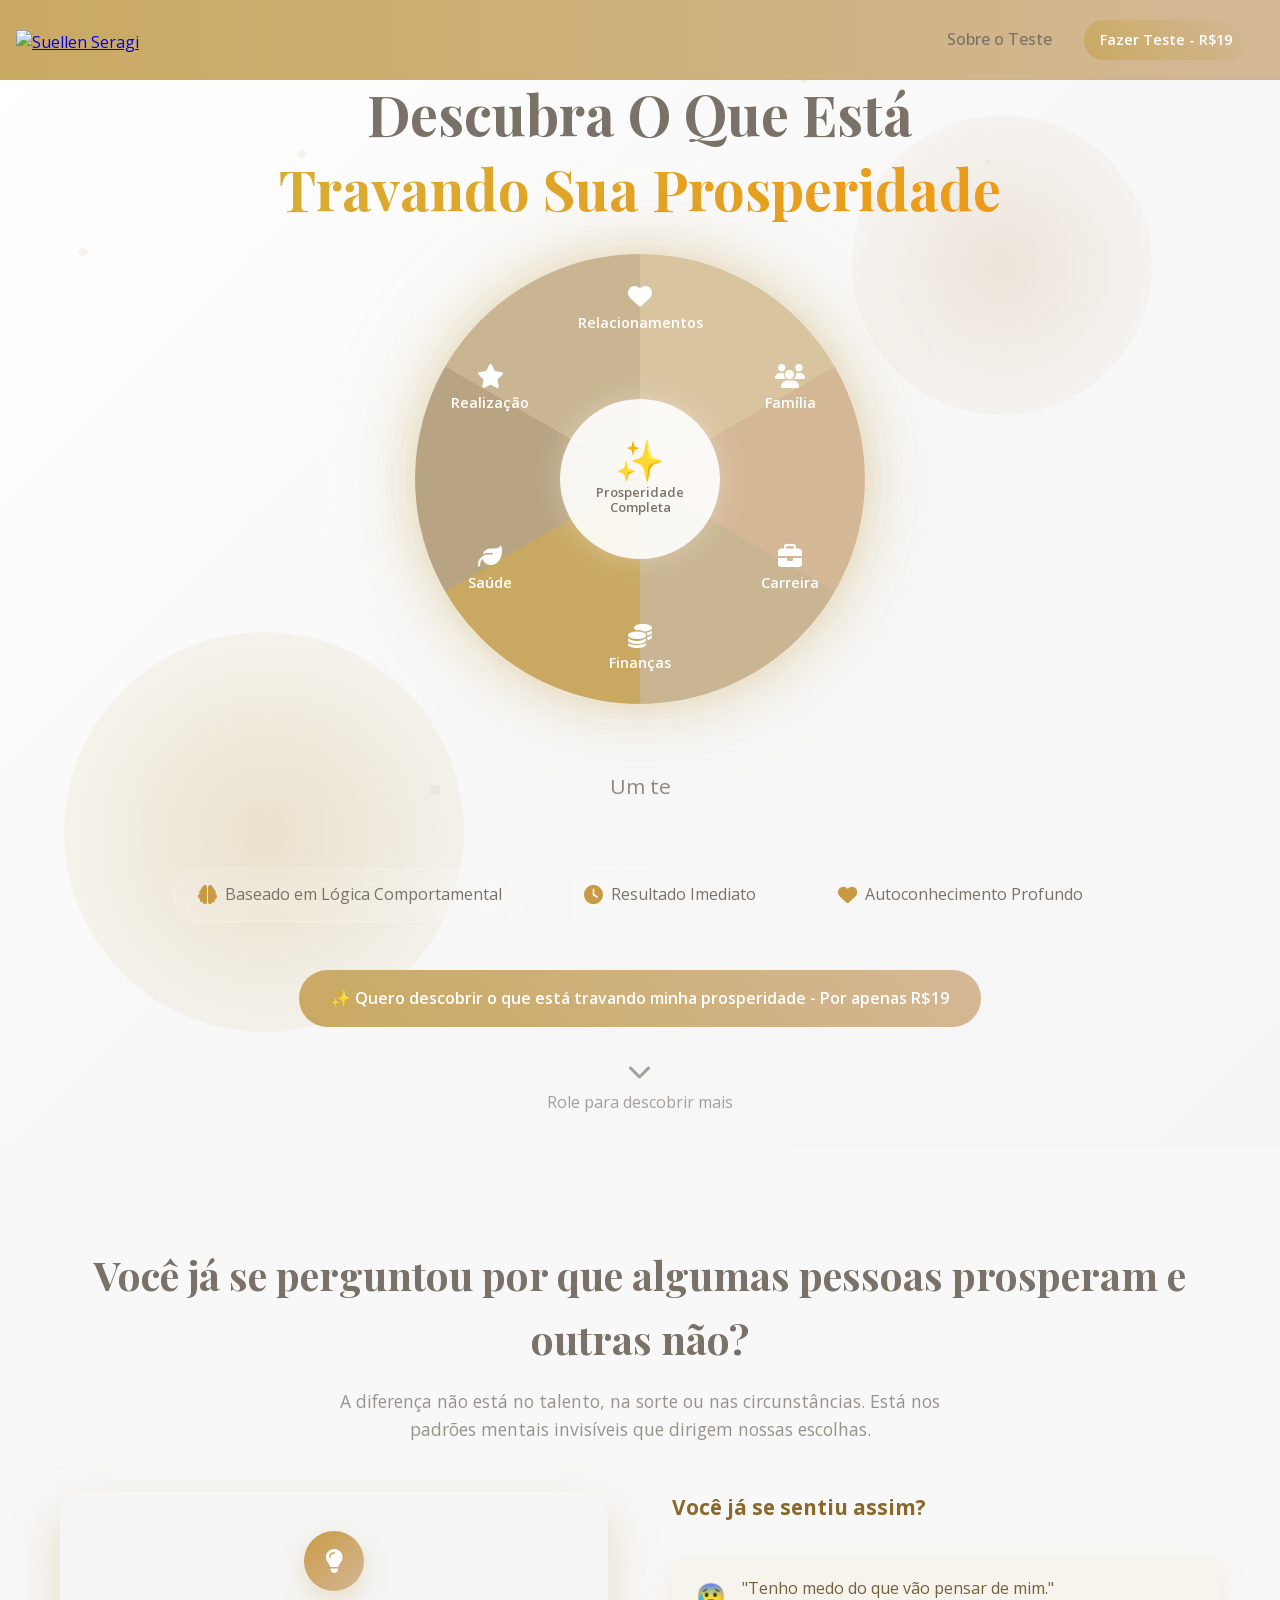
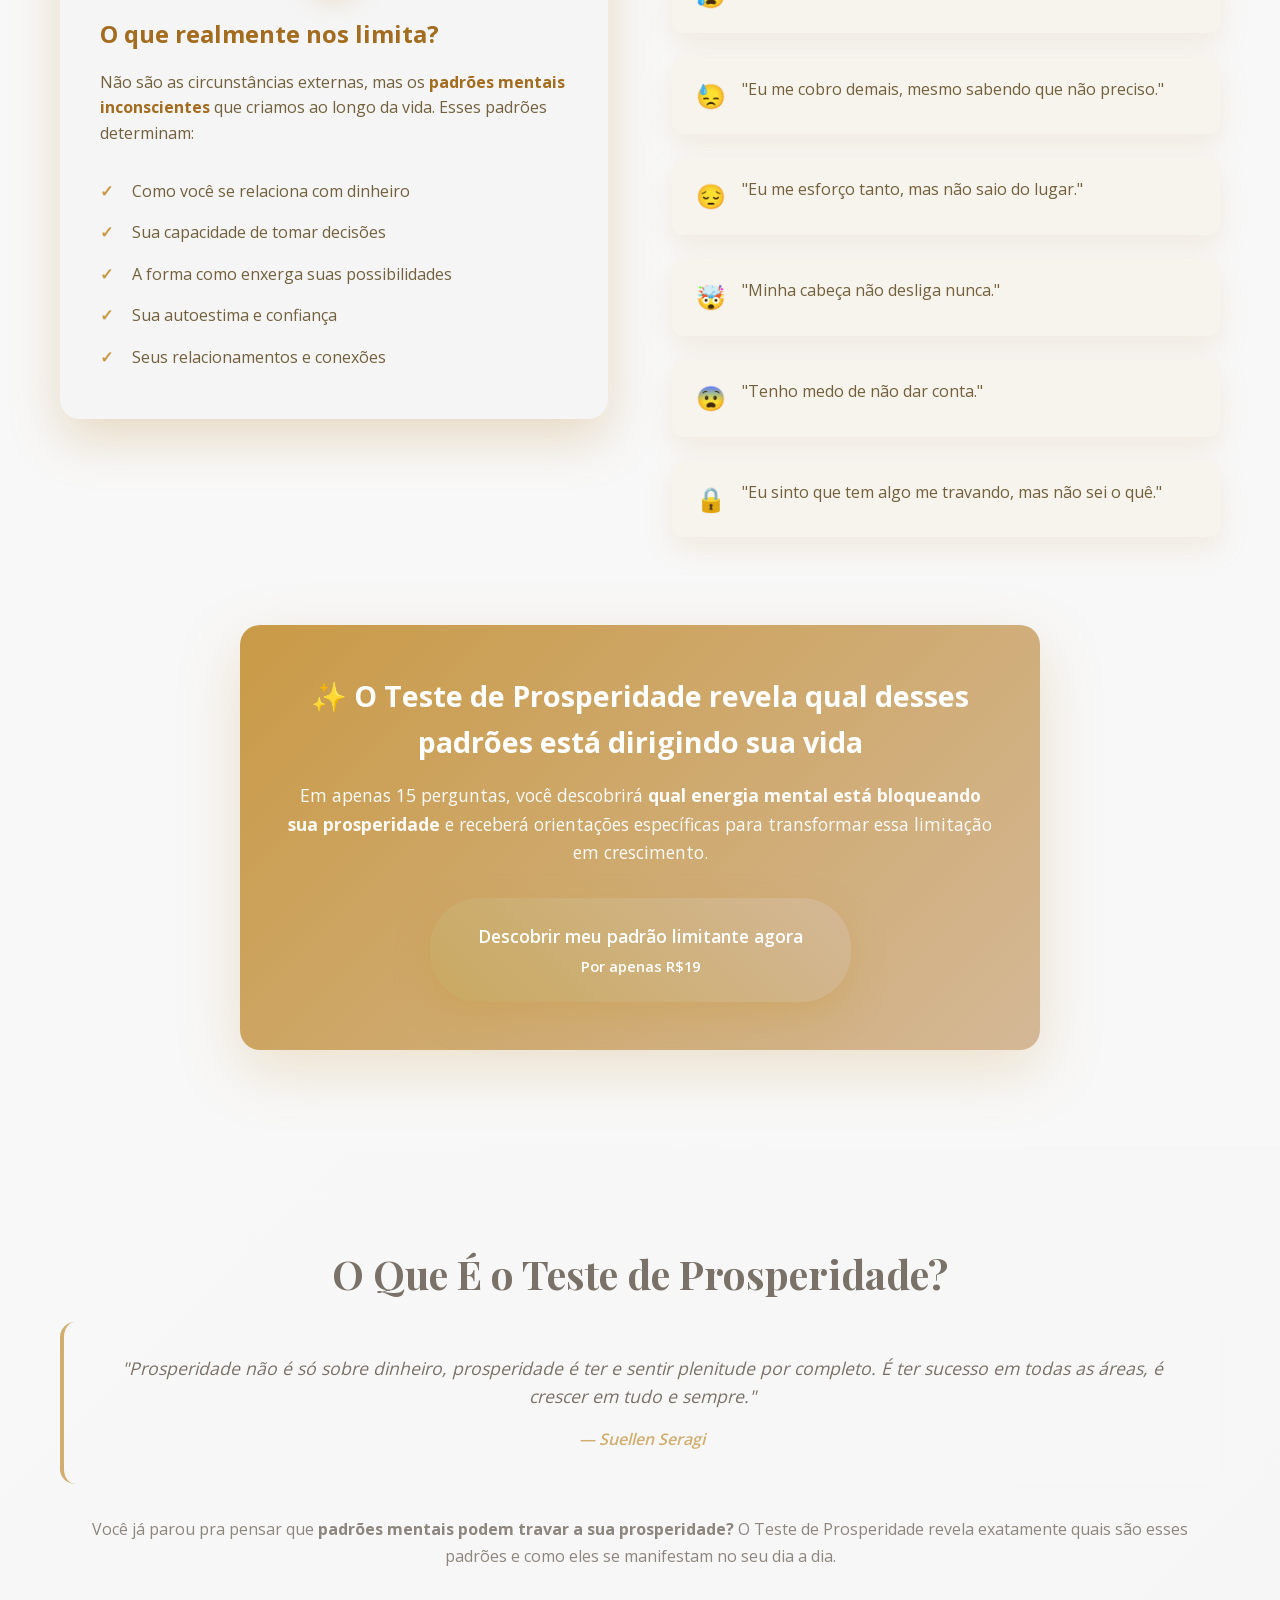
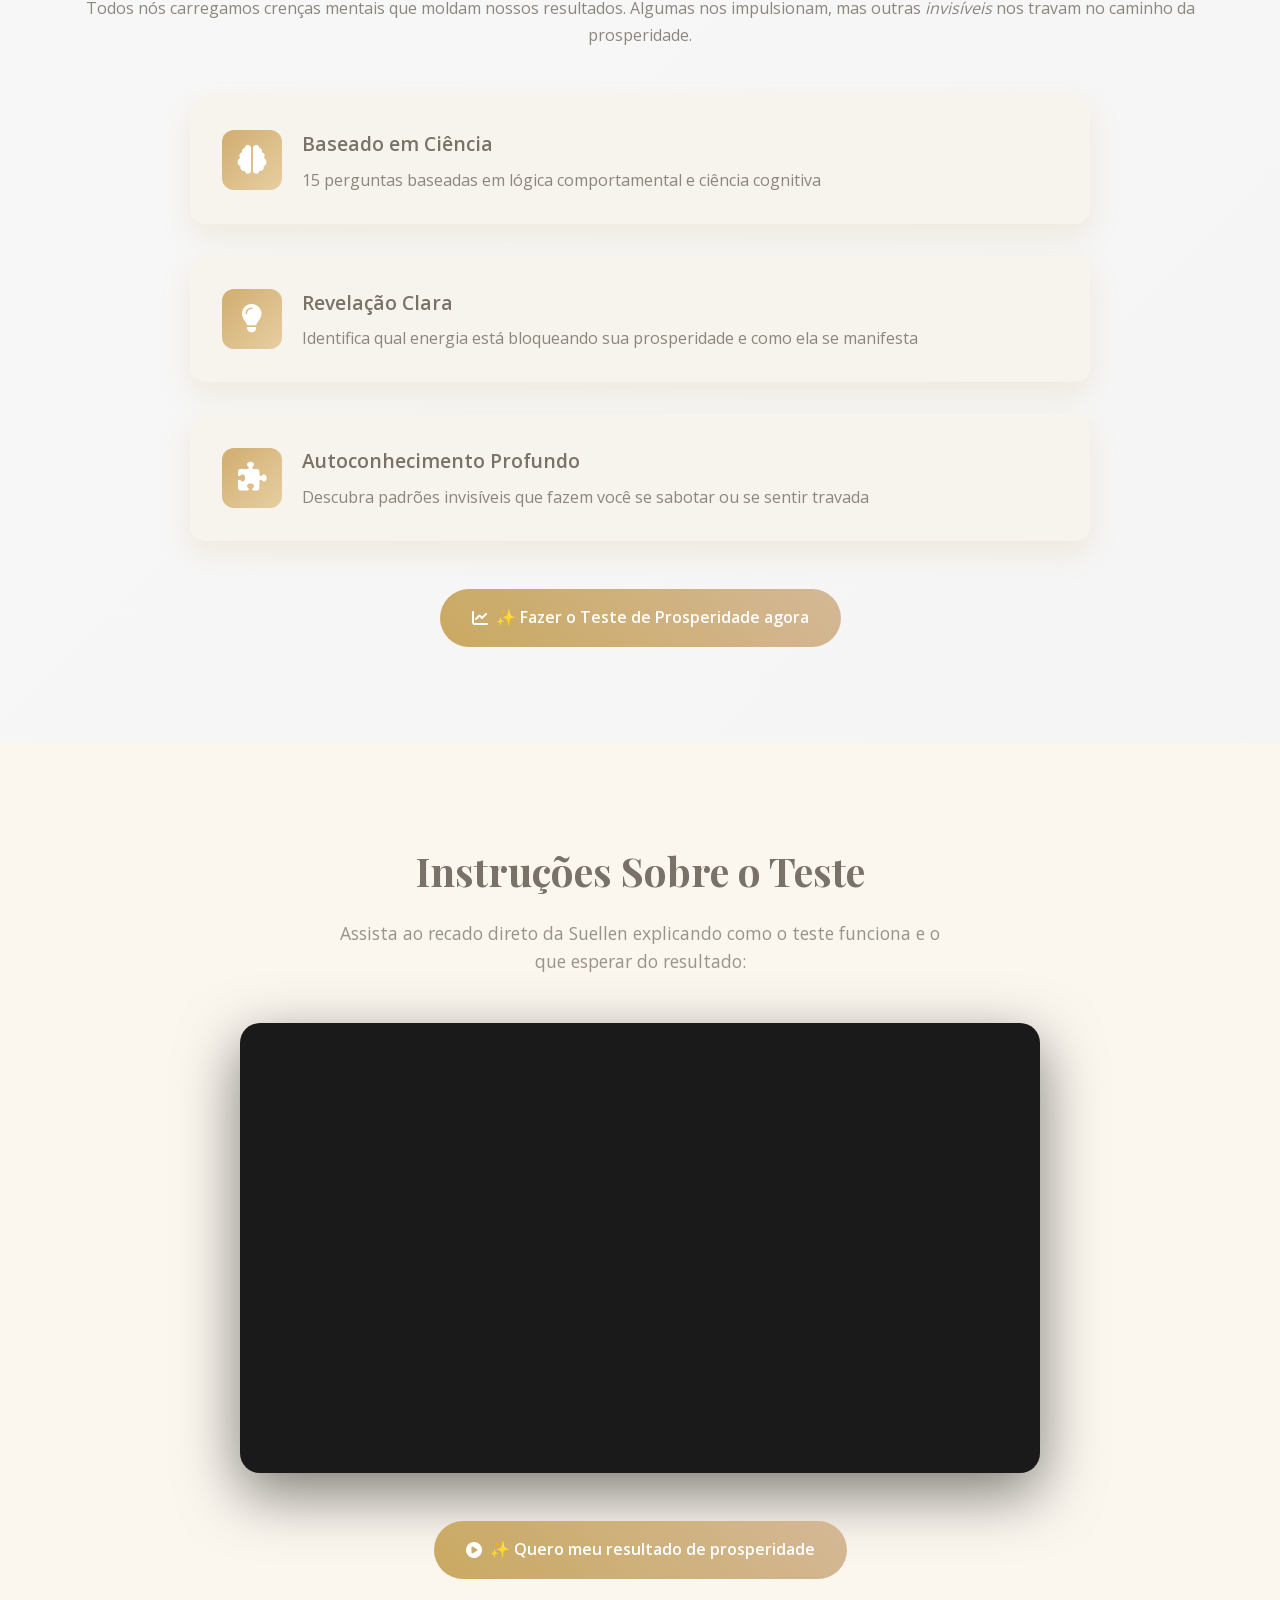
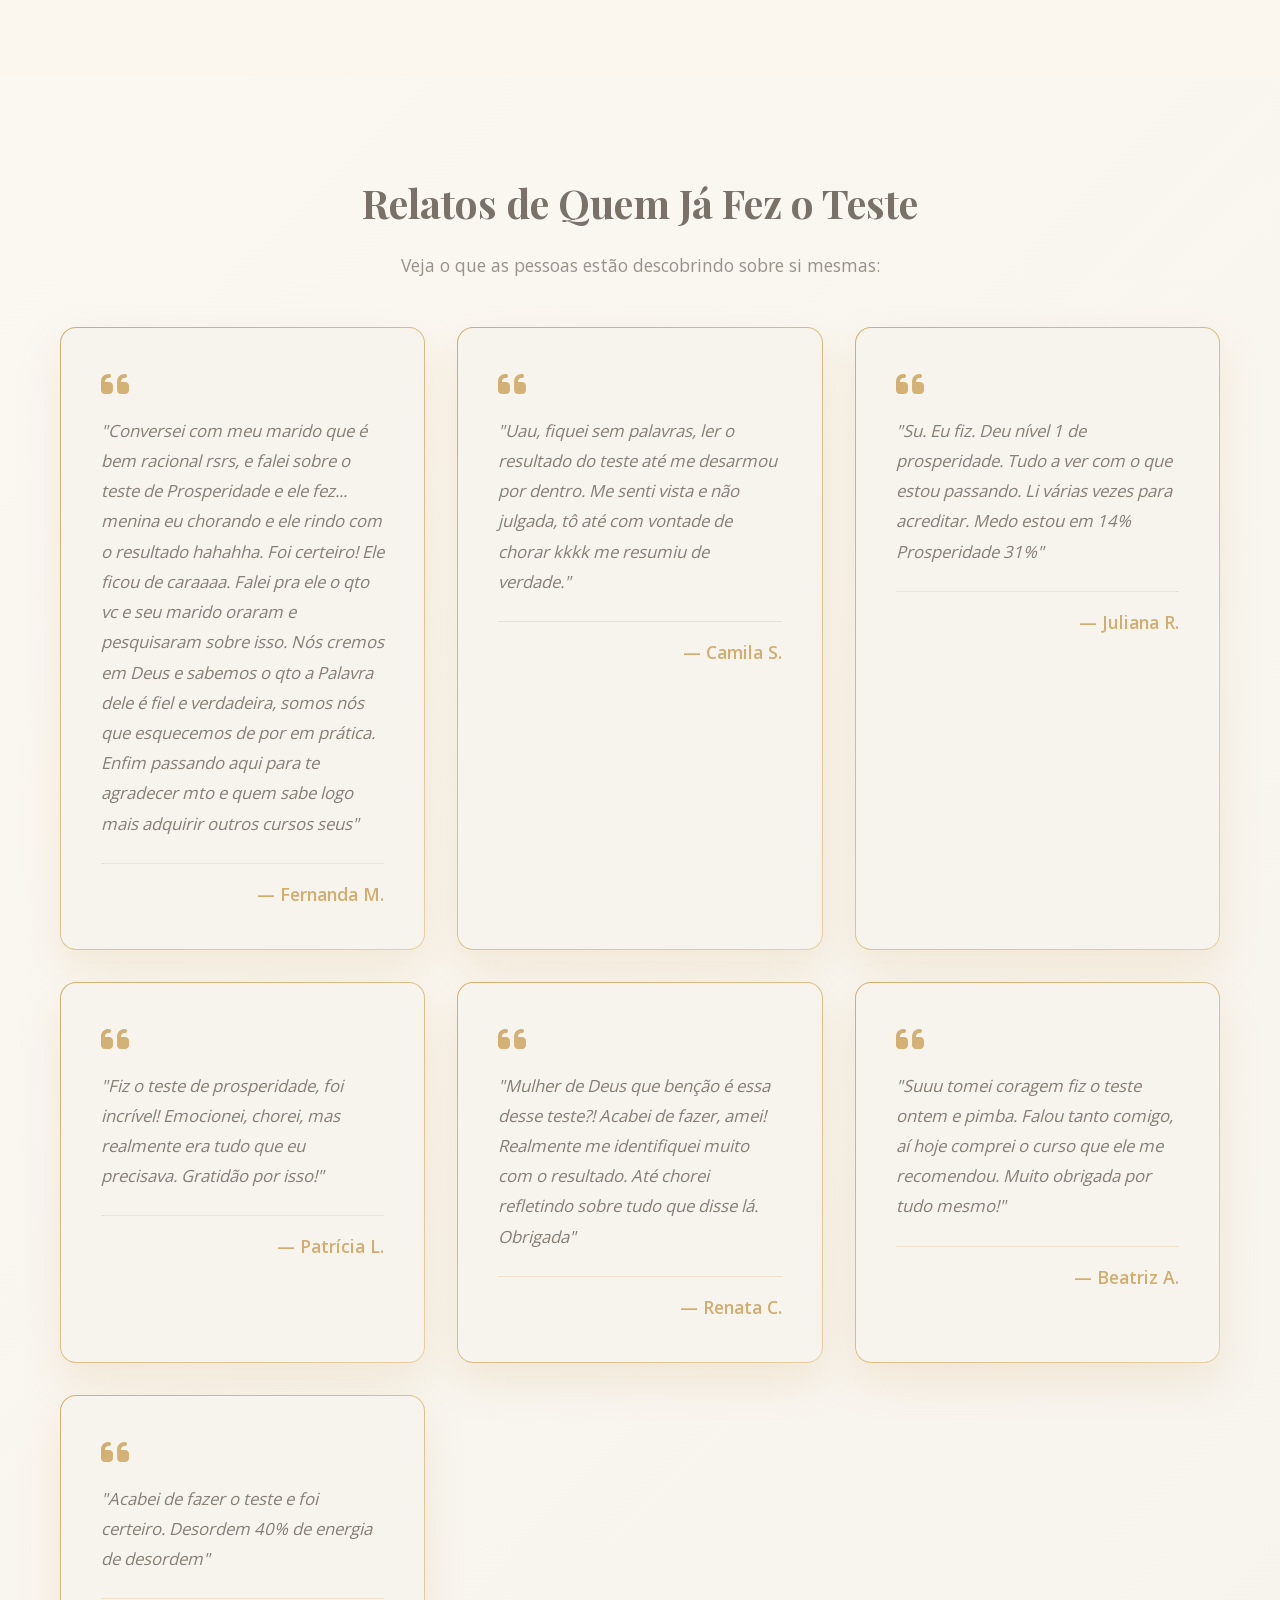
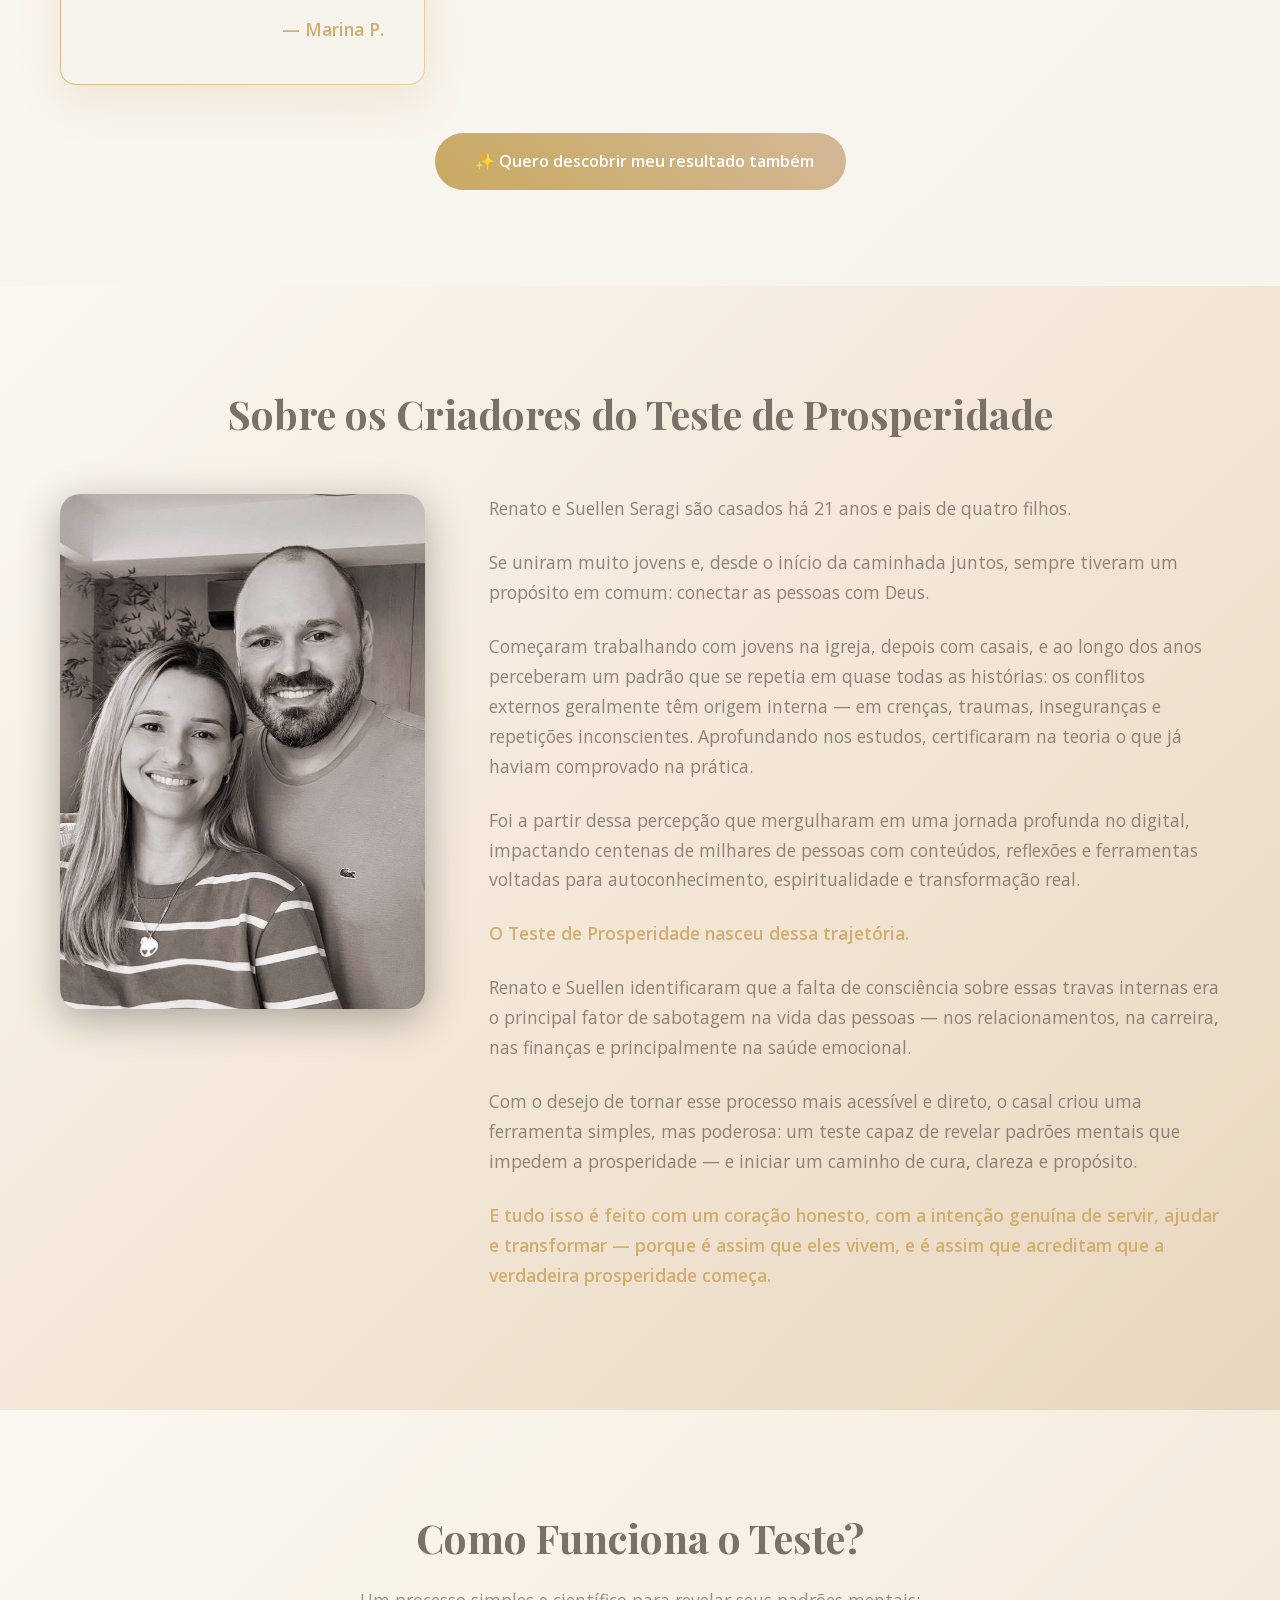
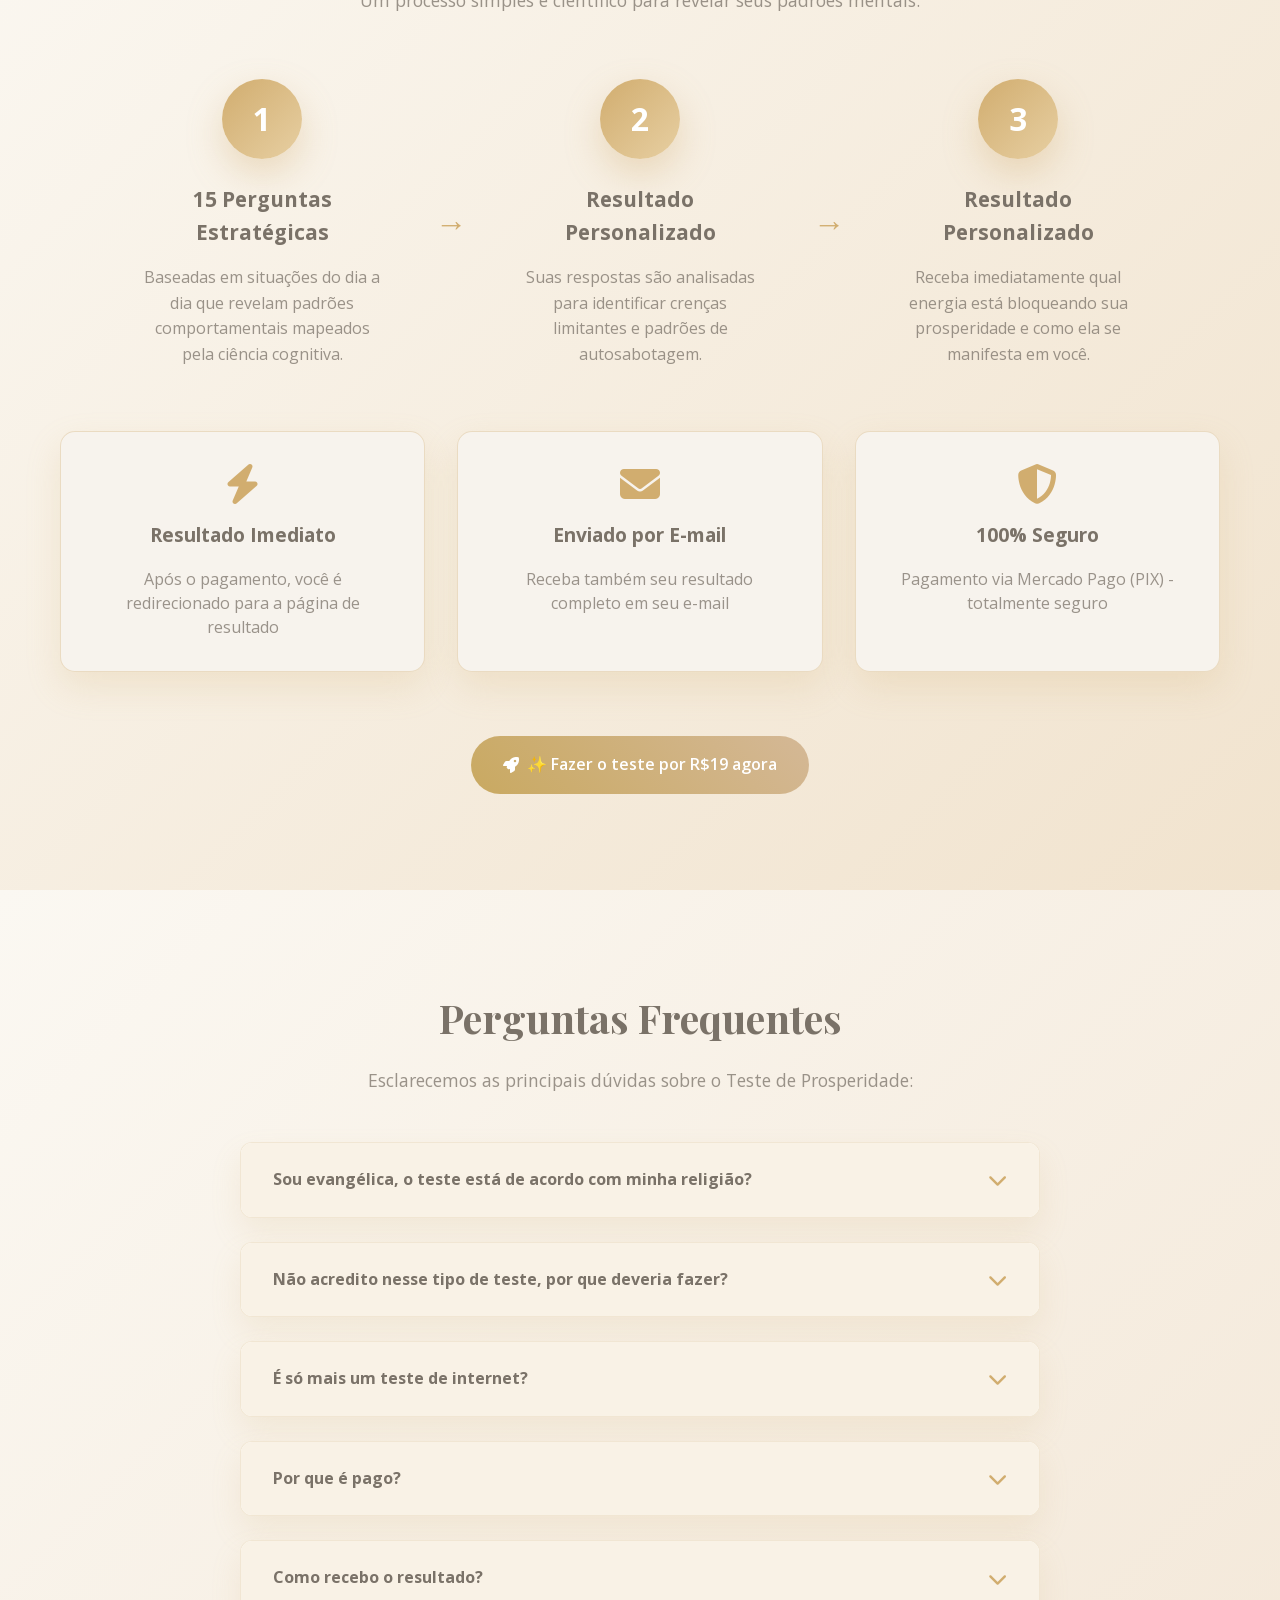
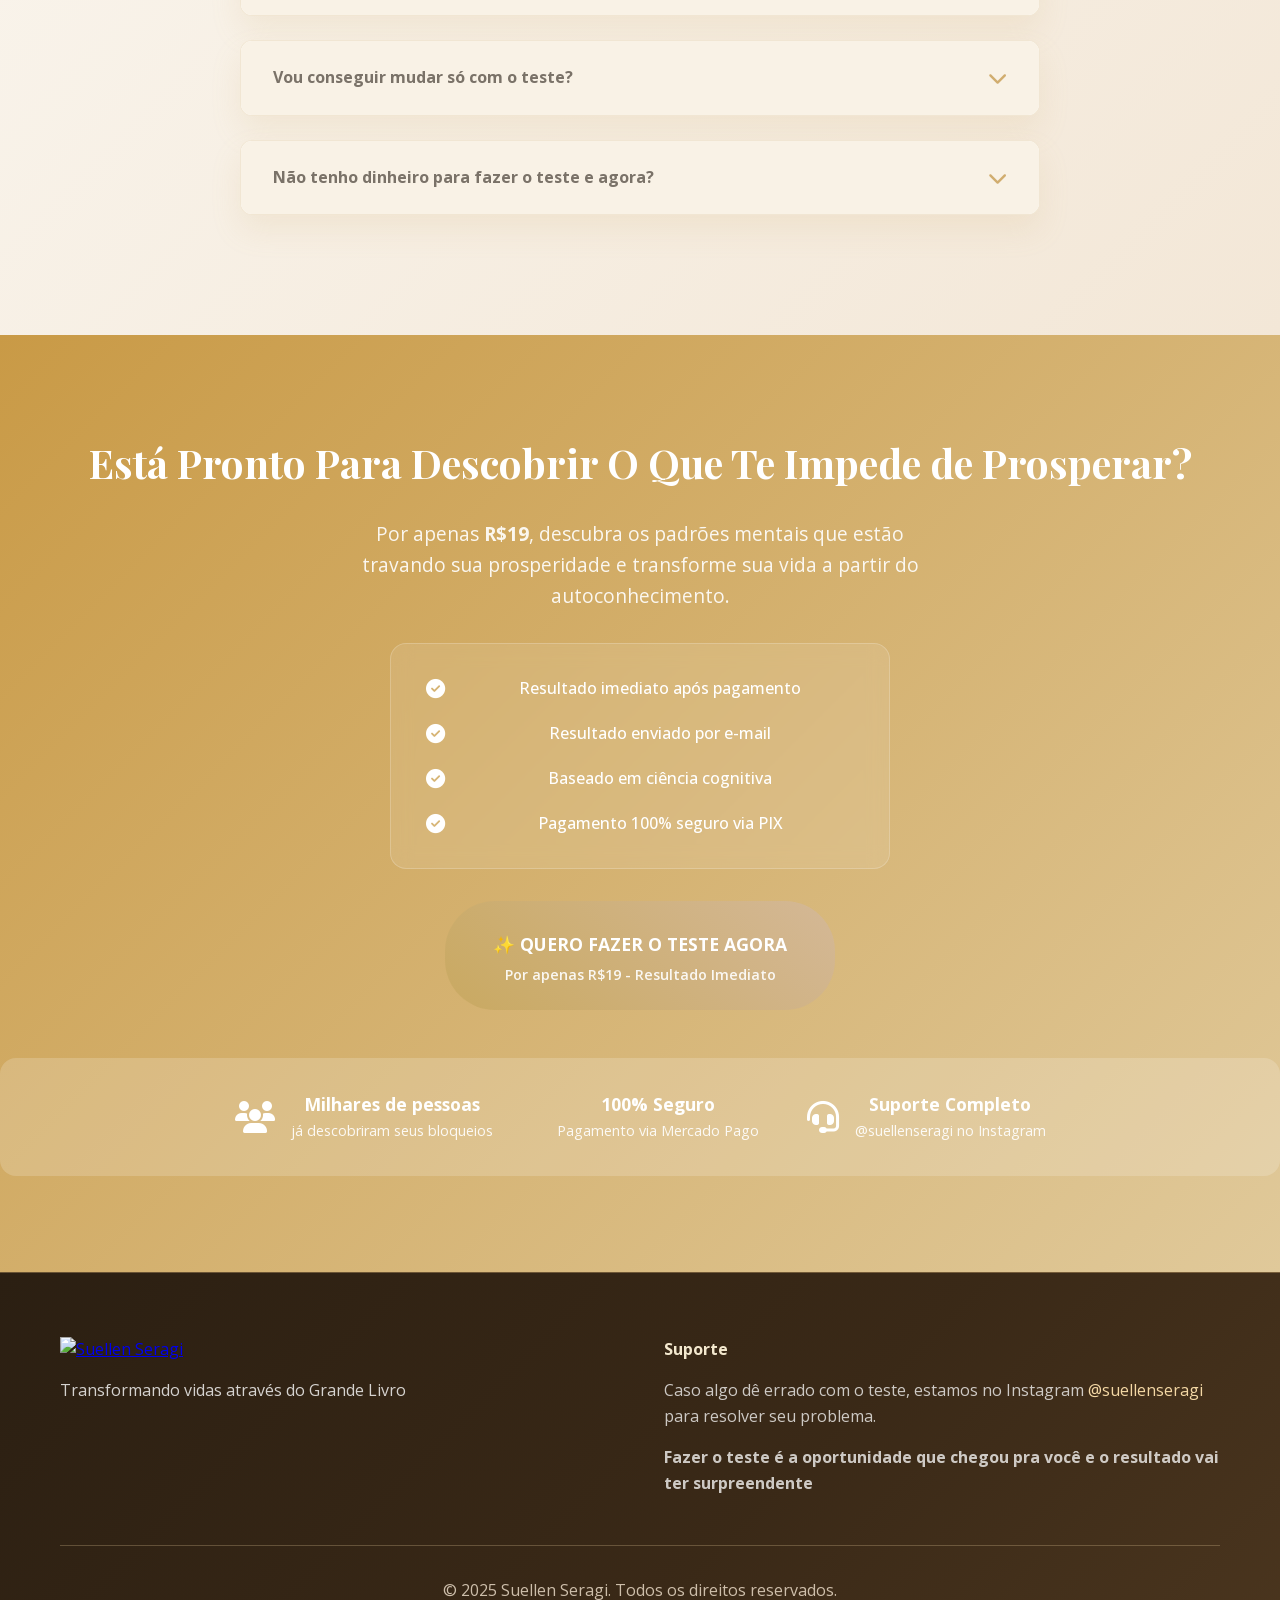
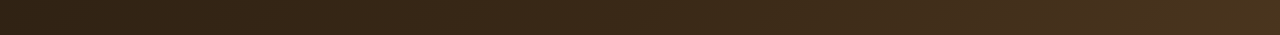
==== commit b89bc1c6: "Update URLs to new test site" ====
--- a/index.html
+++ b/index.html
@@ -73,7 +73,7 @@
         "price": "19.00",
         "priceCurrency": "BRL",
         "availability": "https://schema.org/InStock",
-        "url": "https://mainteste.suellenseragi.com.br/"
+        "url": "https://inicioteste.suellenseragi.com.br/"
       }
     }
     </script>
@@ -93,7 +93,7 @@
         "price": "19.00",
         "priceCurrency": "BRL",
         "availability": "https://schema.org/InStock",
-        "url": "https://mainteste.suellenseragi.com.br/"
+        "url": "https://inicioteste.suellenseragi.com.br/"
       },
       "aggregateRating": {
         "@type": "AggregateRating",
@@ -165,7 +165,7 @@
                 </div>
                 <div class="nav-right">
                     <a href="#sobre" class="nav-link">Sobre o Teste</a>
-                    <a href="https://mainteste.suellenseragi.com.br/" class="cta-btn cta-header" target="_blank">
+                    <a href="https://inicioteste.suellenseragi.com.br/" class="cta-btn cta-header" target="_blank">
                         Fazer Teste - R$19
                     </a>
                 </div>
@@ -244,7 +244,7 @@
                     </div>
 
                     <div class="hero-cta" data-aos="fade-up" data-aos-delay="800">
-                        <a href="https://mainteste.suellenseragi.com.br/" class="cta-btn cta-primary pulse-animation" target="_blank">
+                        <a href="https://inicioteste.suellenseragi.com.br/" class="cta-btn cta-primary pulse-animation" target="_blank">
 ✨ Quero descobrir o que está travando minha prosperidade - Por apenas R$19
                         </a>
                     </div>
@@ -339,7 +339,7 @@
                 <div class="cta-box">
                     <h3>✨ O Teste de Prosperidade revela qual desses padrões está dirigindo sua vida</h3>
                     <p>Em apenas 15 perguntas, você descobrirá <strong>qual energia mental está bloqueando sua prosperidade</strong> e receberá orientações específicas para transformar essa limitação em crescimento.</p>
-                    <a href="https://mainteste.suellenseragi.com.br/" class="cta-btn cta-gradient cta-large pulse-animation" target="_blank">
+                    <a href="https://inicioteste.suellenseragi.com.br/" class="cta-btn cta-gradient cta-large pulse-animation" target="_blank">
                         Descobrir meu padrão limitante agora
                         <small>Por apenas R$19</small>
                     </a>
@@ -401,7 +401,7 @@
                     </div>
 
                     <div class="cta-about" data-aos="fade-up" data-aos-delay="400">
-                        <a href="https://mainteste.suellenseragi.com.br/" class="cta-btn cta-primary" target="_blank">
+                        <a href="https://inicioteste.suellenseragi.com.br/" class="cta-btn cta-primary" target="_blank">
                             <i class="fas fa-chart-line"></i>
                             ✨ Fazer o Teste de Prosperidade agora
                         </a>
@@ -434,7 +434,7 @@
             </div>
 
             <div class="video-cta" data-aos="fade-up" data-aos-delay="400">
-                <a href="https://mainteste.suellenseragi.com.br/" class="cta-btn cta-primary pulse-animation" target="_blank">
+                <a href="https://inicioteste.suellenseragi.com.br/" class="cta-btn cta-primary pulse-animation" target="_blank">
                     <i class="fas fa-play-circle"></i>
                     ✨ Quero meu resultado de prosperidade
                 </a>
@@ -523,7 +523,7 @@
             </div>
 
             <div class="testimonials-cta" data-aos="fade-up" data-aos-delay="400">
-                <a href="https://mainteste.suellenseragi.com.br/" class="cta-btn cta-primary pulse-animation" target="_blank">
+                <a href="https://inicioteste.suellenseragi.com.br/" class="cta-btn cta-primary pulse-animation" target="_blank">
                     <i class="fas fa-sparkles"></i>
                     ✨ Quero descobrir meu resultado também
                 </a>
@@ -621,7 +621,7 @@
             </div>
 
             <div class="how-it-works-cta" data-aos="fade-up" data-aos-delay="700">
-                <a href="https://mainteste.suellenseragi.com.br/" class="cta-btn cta-primary" target="_blank">
+                <a href="https://inicioteste.suellenseragi.com.br/" class="cta-btn cta-primary" target="_blank">
                     <i class="fas fa-rocket"></i>
                     ✨ Fazer o teste por R$19 agora
                 </a>
@@ -740,7 +740,7 @@
                 </div>
 
                 <div class="cta-buttons">
-                    <a href="https://mainteste.suellenseragi.com.br/" class="cta-btn cta-primary cta-large pulse-animation" target="_blank">
+                    <a href="https://inicioteste.suellenseragi.com.br/" class="cta-btn cta-primary cta-large pulse-animation" target="_blank">
                         <i class="fas fa-sparkles"></i>
                         <span class="cta-main-text">✨ QUERO FAZER O TESTE AGORA</span>
                         <span class="cta-sub-text">Por apenas R$19 - Resultado Imediato</span>
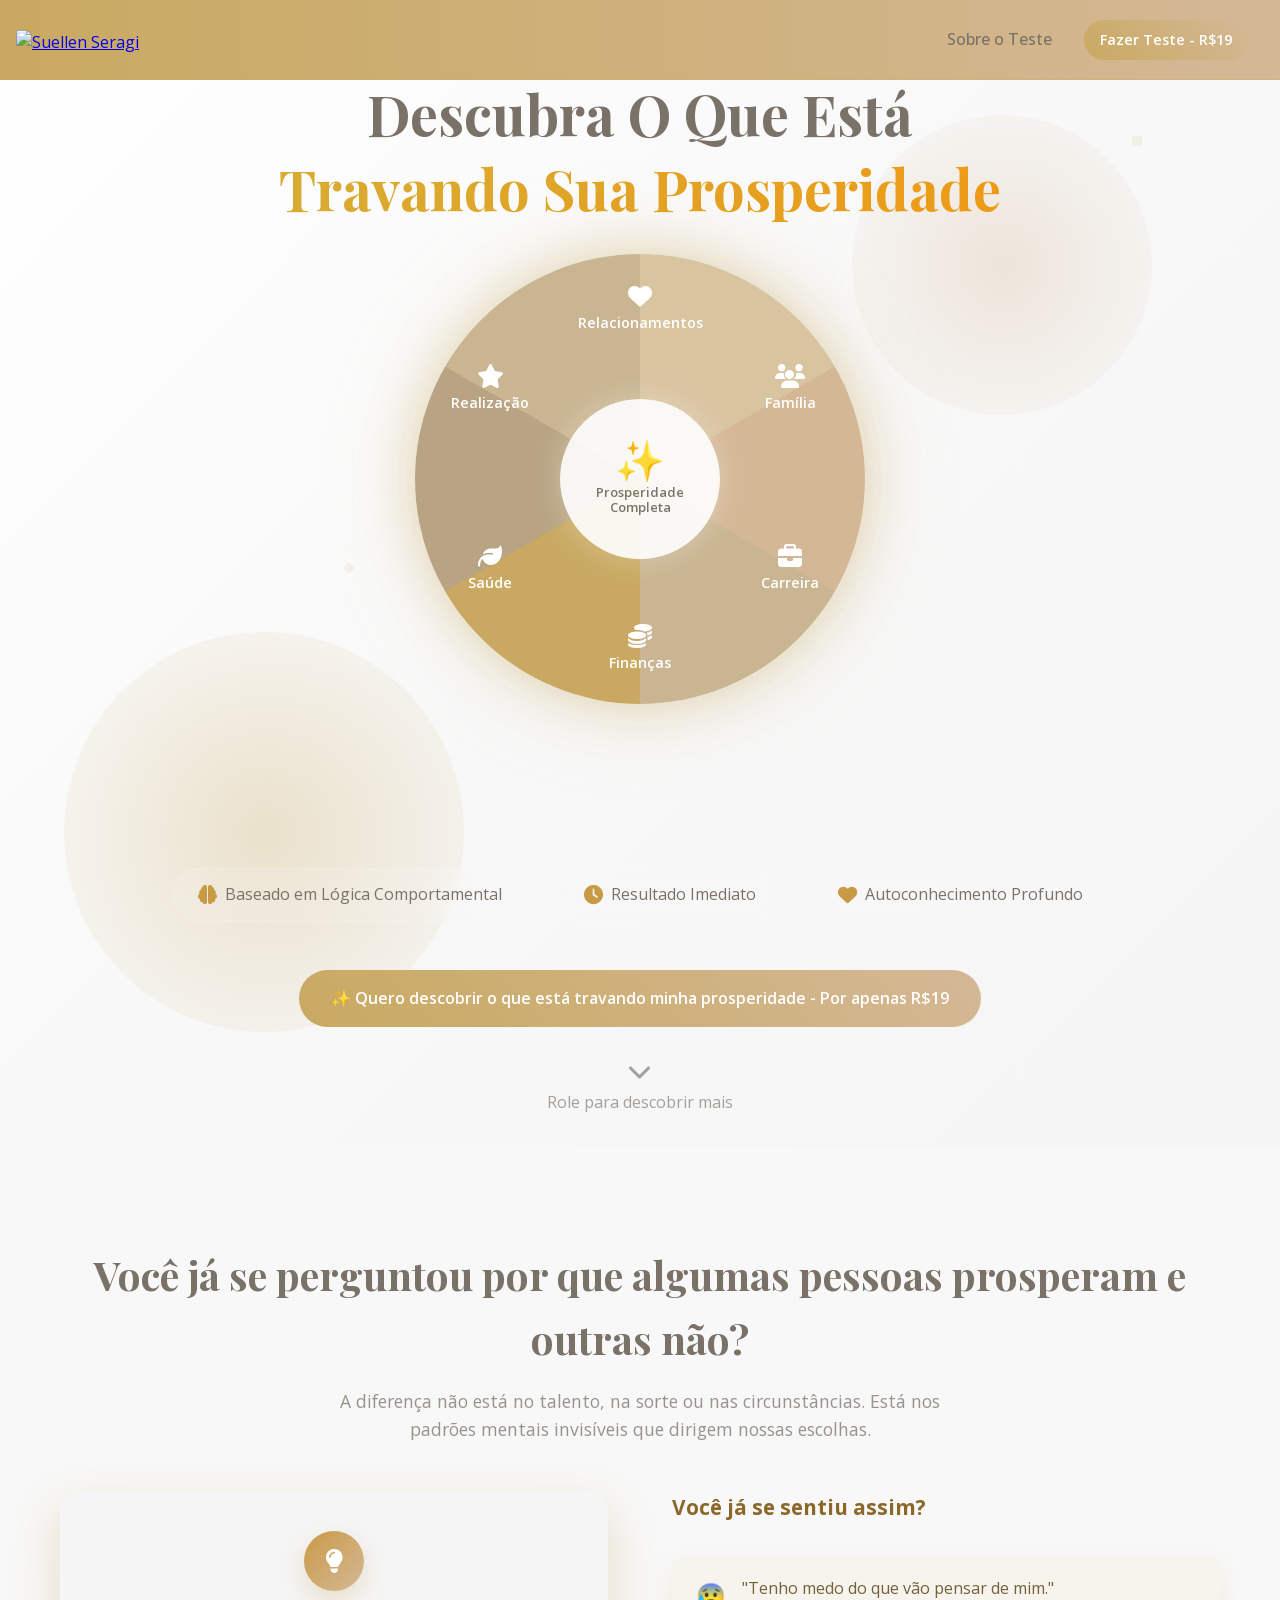
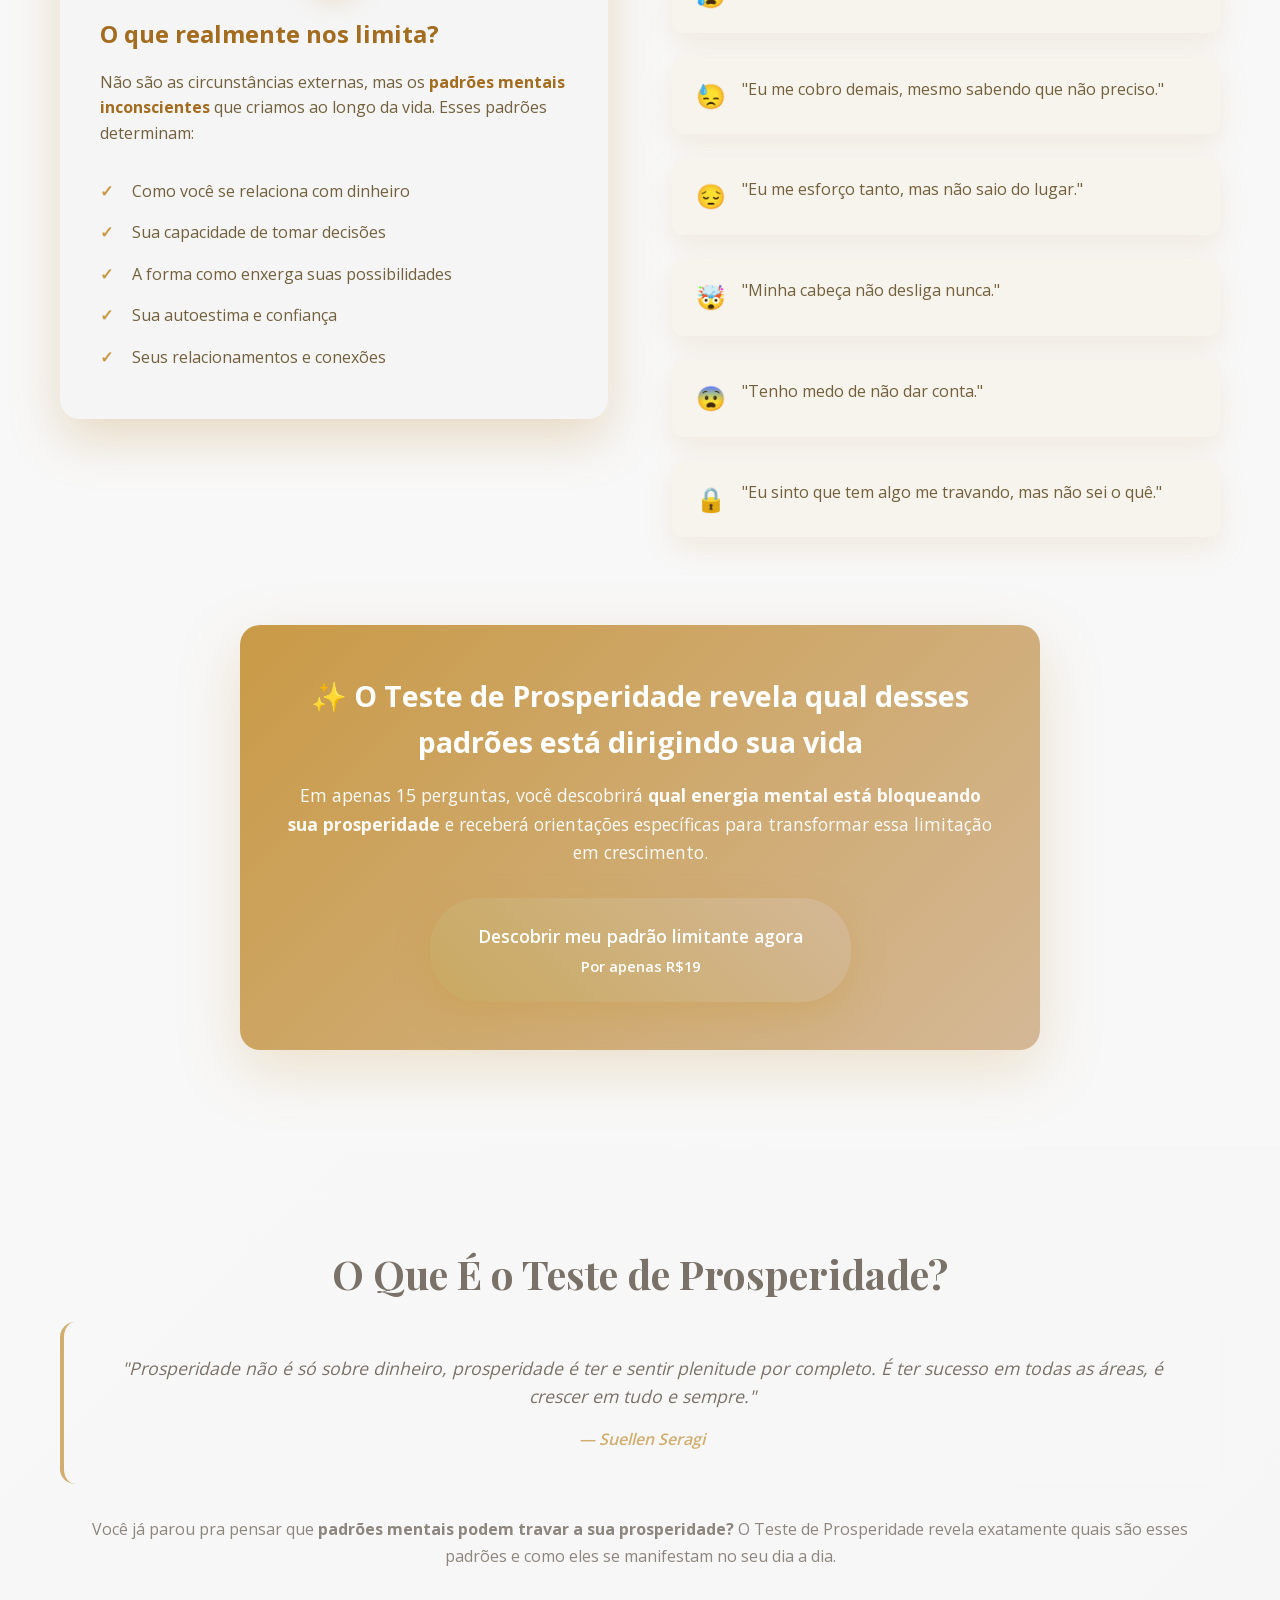
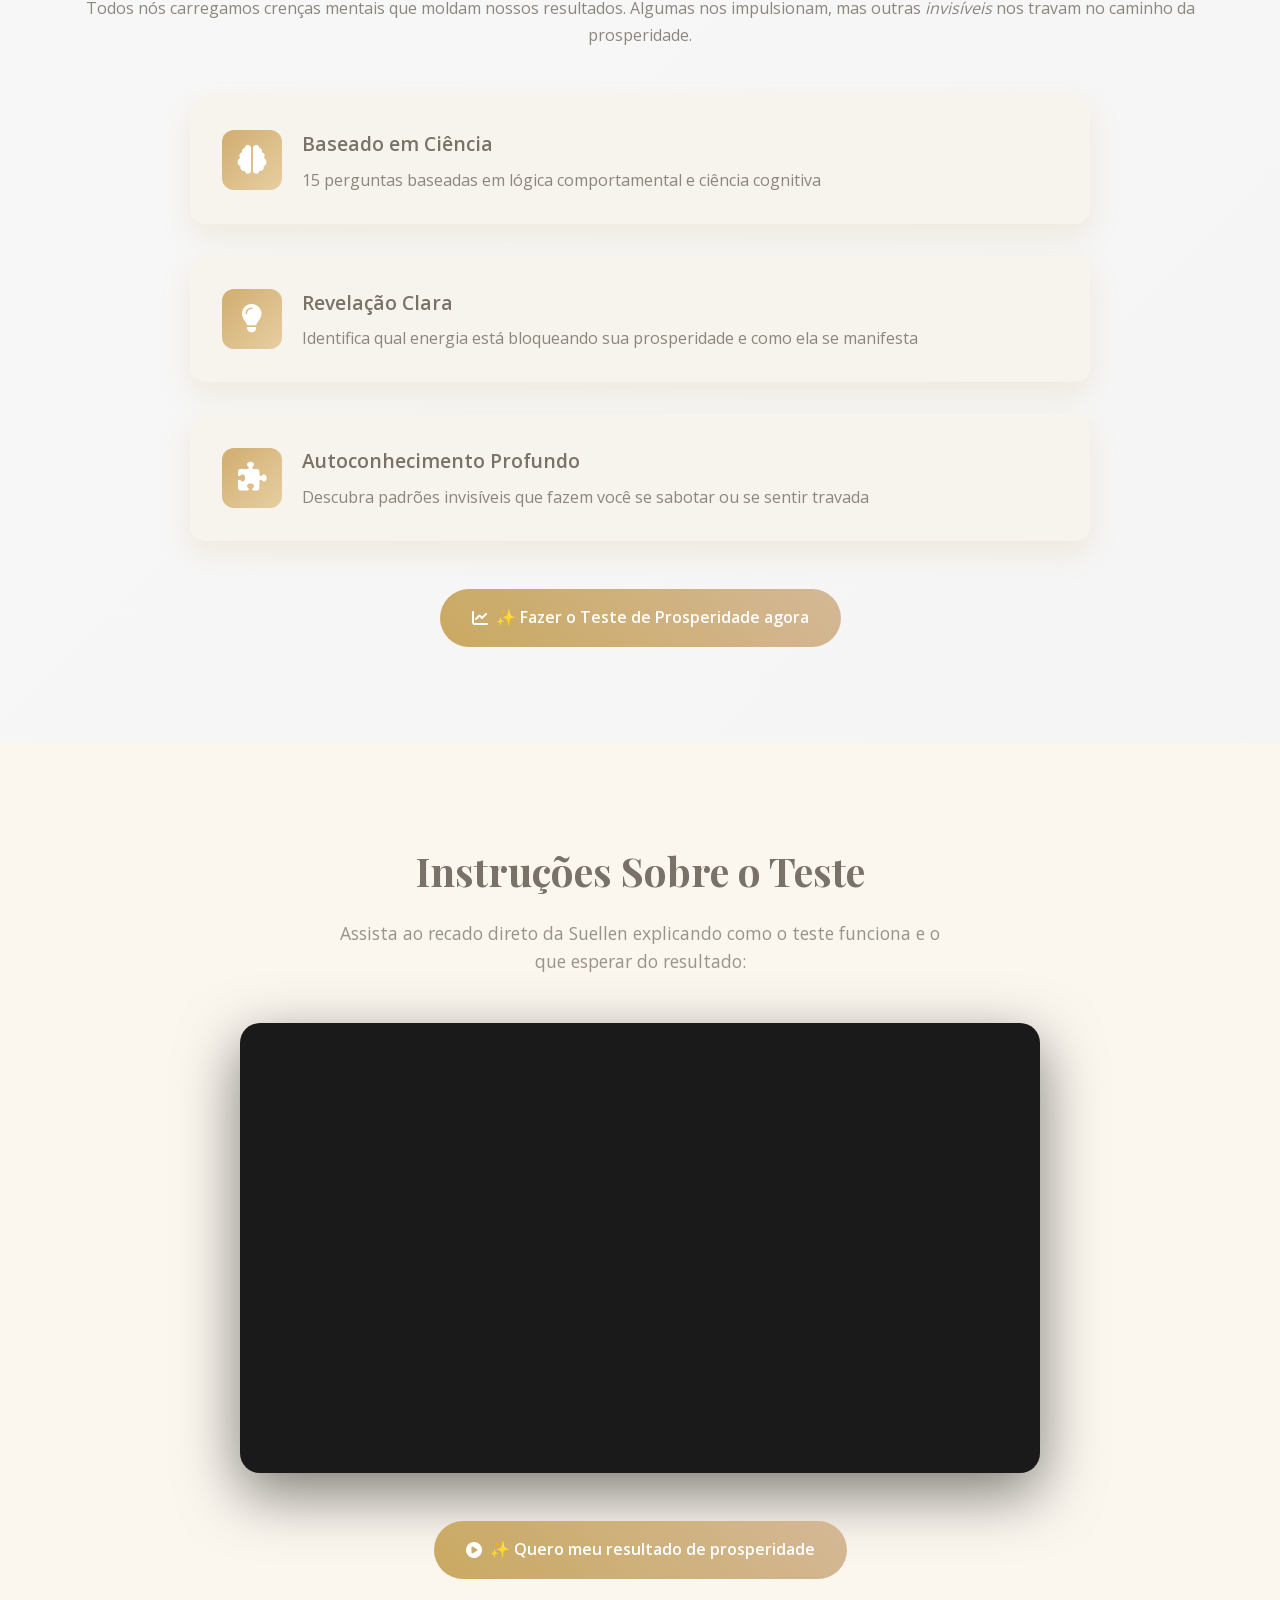
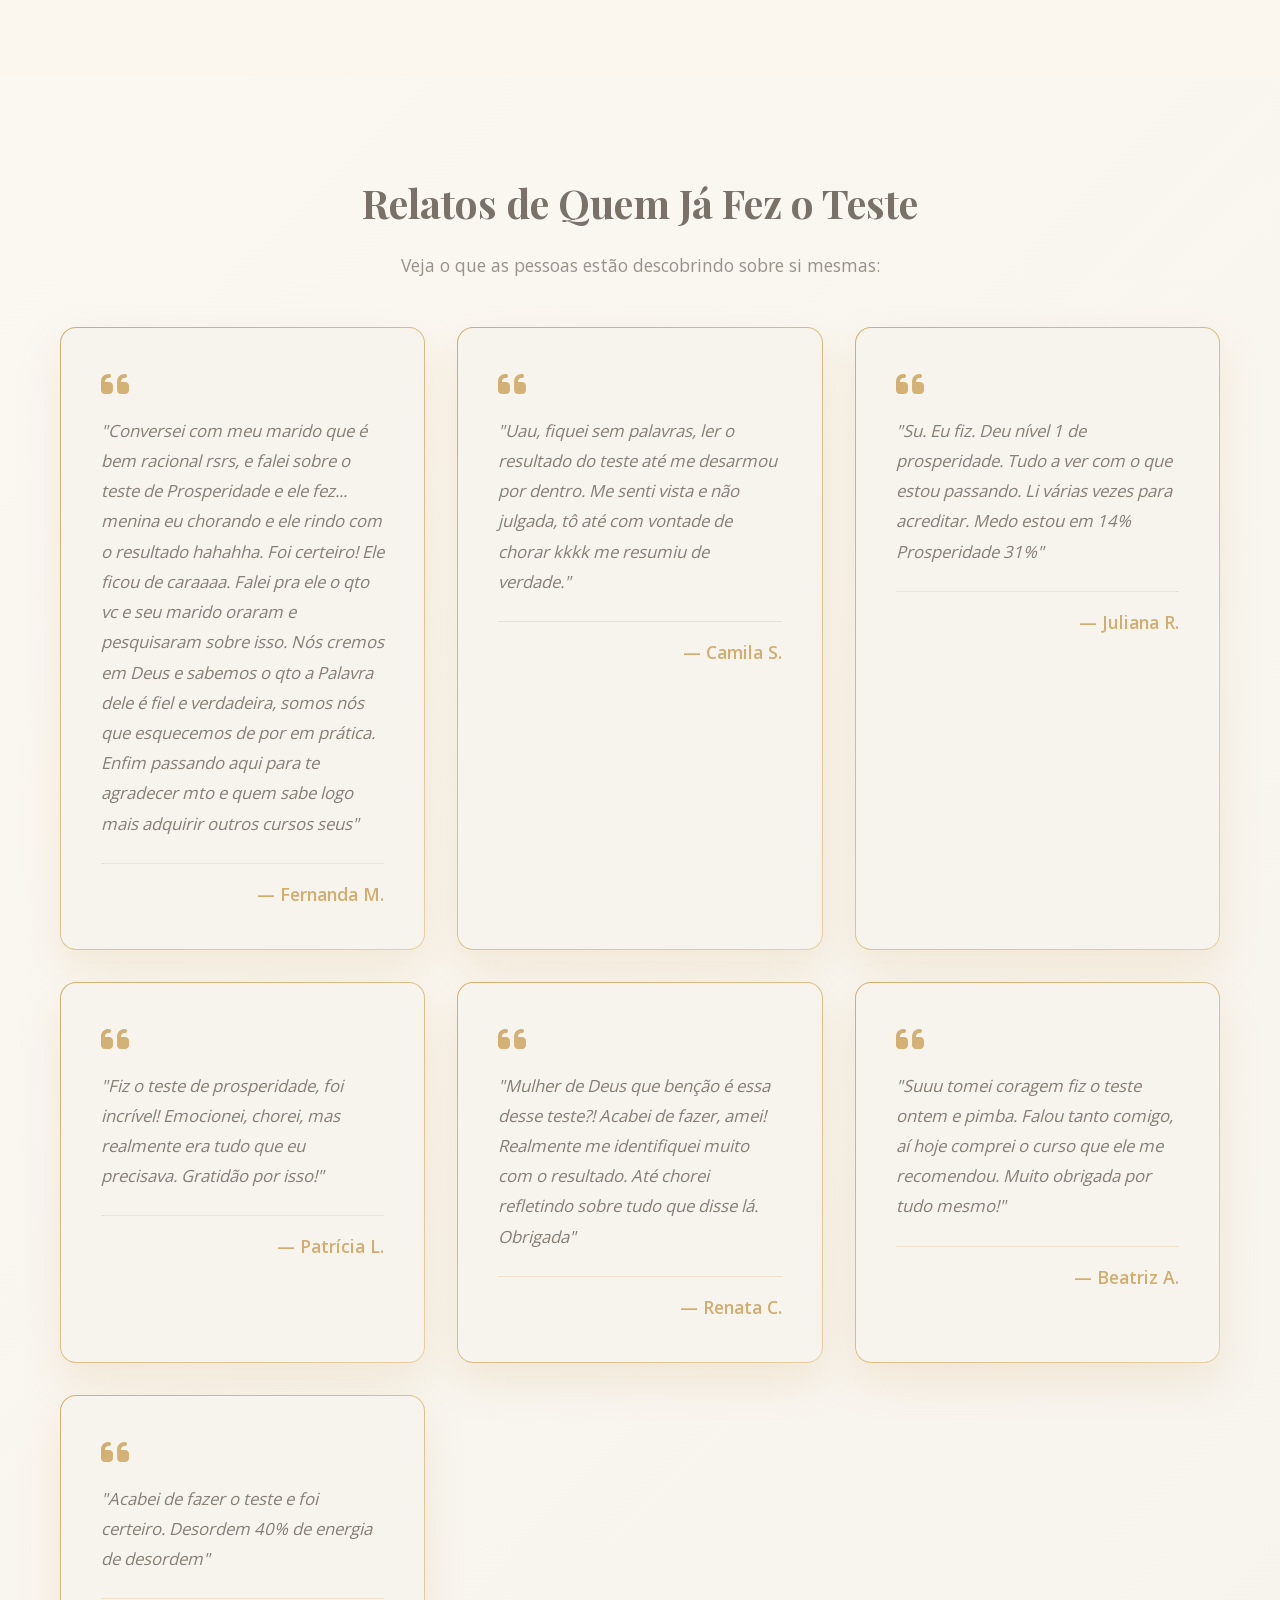
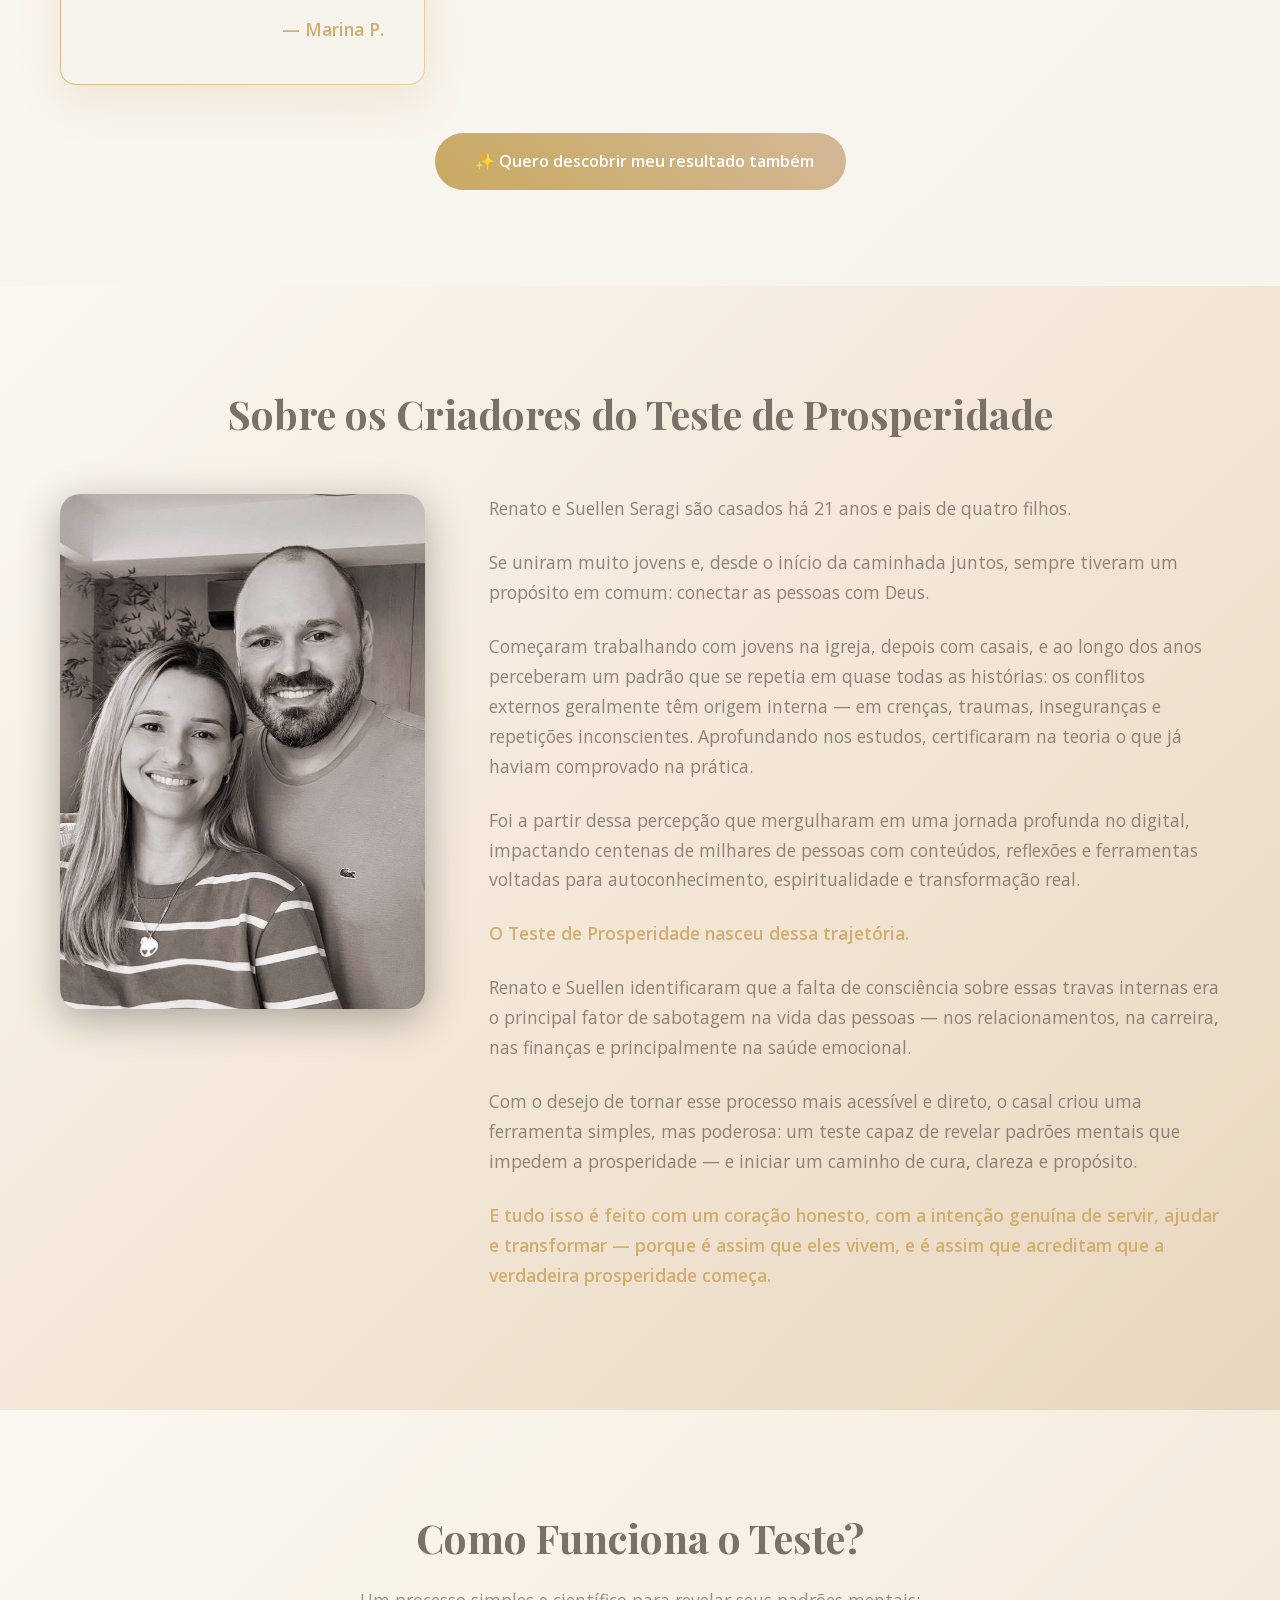
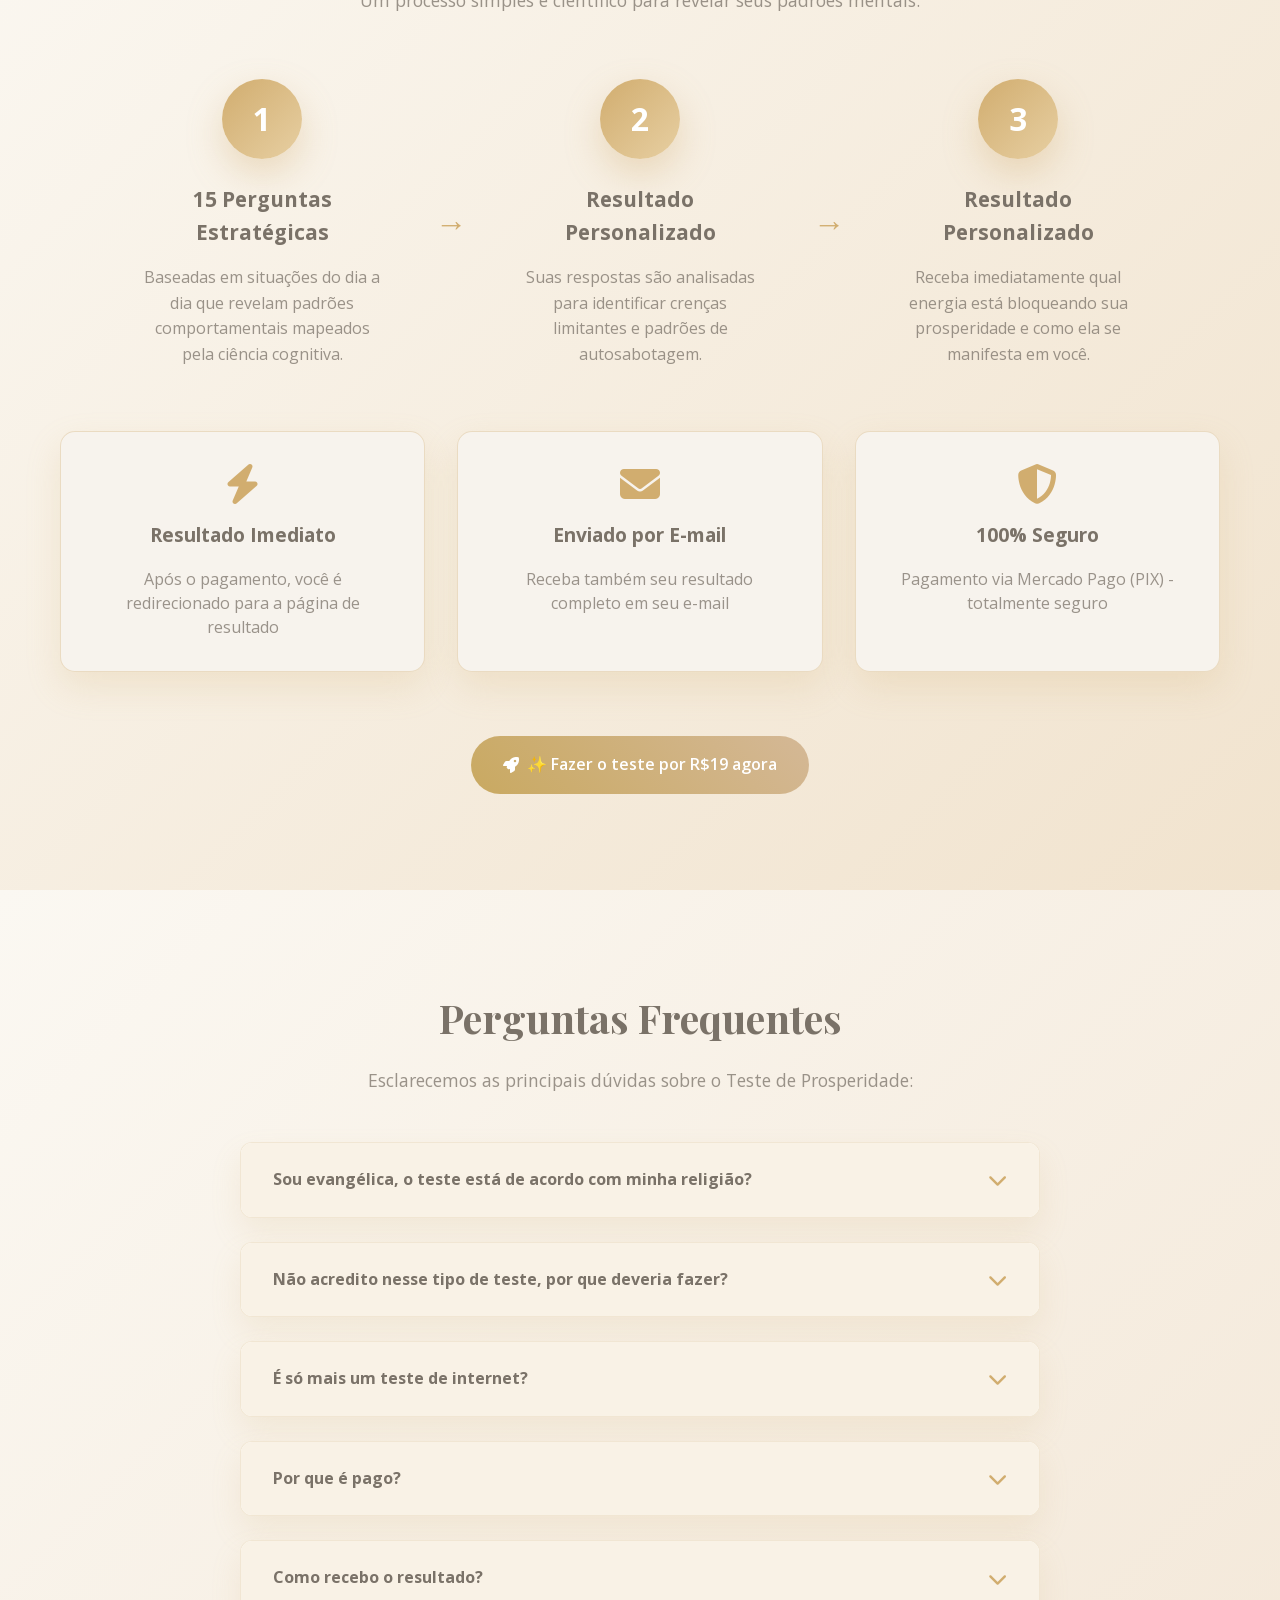
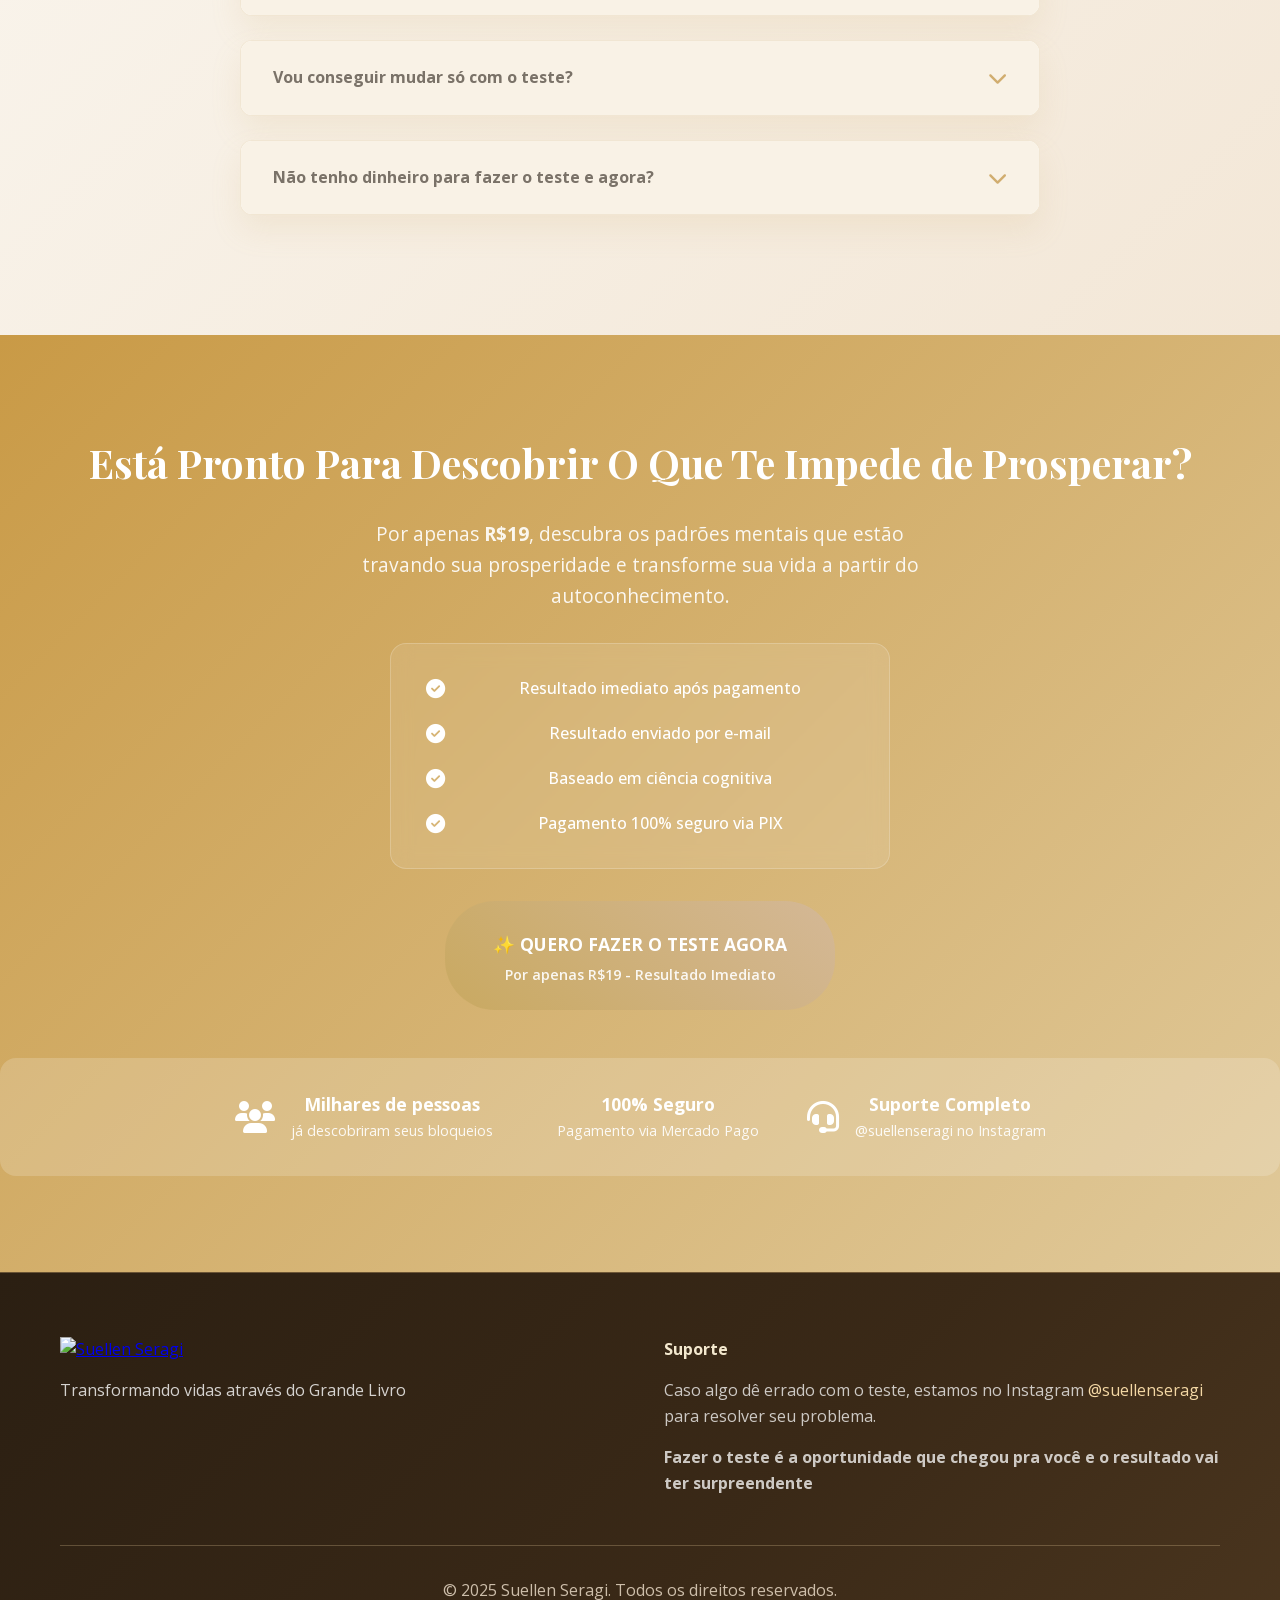
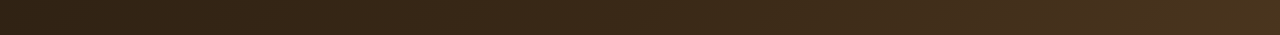
==== commit a837f3aa: "Update URLs to new testing site" ====
--- a/index.html
+++ b/index.html
@@ -73,7 +73,7 @@
         "price": "19.00",
         "priceCurrency": "BRL",
         "availability": "https://schema.org/InStock",
-        "url": "https://inicioteste.suellenseragi.com.br/"
+        "url": "https://testeinicio.suellenseragi.com.br//"
       }
     }
     </script>
@@ -93,7 +93,7 @@
         "price": "19.00",
         "priceCurrency": "BRL",
         "availability": "https://schema.org/InStock",
-        "url": "https://inicioteste.suellenseragi.com.br/"
+        "url": "https://testeinicio.suellenseragi.com.br//"
       },
       "aggregateRating": {
         "@type": "AggregateRating",
@@ -165,7 +165,7 @@
                 </div>
                 <div class="nav-right">
                     <a href="#sobre" class="nav-link">Sobre o Teste</a>
-                    <a href="https://inicioteste.suellenseragi.com.br/" class="cta-btn cta-header" target="_blank">
+                    <a href="https://testeinicio.suellenseragi.com.br//" class="cta-btn cta-header" target="_blank">
                         Fazer Teste - R$19
                     </a>
                 </div>
@@ -244,7 +244,7 @@
                     </div>
 
                     <div class="hero-cta" data-aos="fade-up" data-aos-delay="800">
-                        <a href="https://inicioteste.suellenseragi.com.br/" class="cta-btn cta-primary pulse-animation" target="_blank">
+                        <a href="https://testeinicio.suellenseragi.com.br//" class="cta-btn cta-primary pulse-animation" target="_blank">
 ✨ Quero descobrir o que está travando minha prosperidade - Por apenas R$19
                         </a>
                     </div>
@@ -339,7 +339,7 @@
                 <div class="cta-box">
                     <h3>✨ O Teste de Prosperidade revela qual desses padrões está dirigindo sua vida</h3>
                     <p>Em apenas 15 perguntas, você descobrirá <strong>qual energia mental está bloqueando sua prosperidade</strong> e receberá orientações específicas para transformar essa limitação em crescimento.</p>
-                    <a href="https://inicioteste.suellenseragi.com.br/" class="cta-btn cta-gradient cta-large pulse-animation" target="_blank">
+                    <a href="https://testeinicio.suellenseragi.com.br//" class="cta-btn cta-gradient cta-large pulse-animation" target="_blank">
                         Descobrir meu padrão limitante agora
                         <small>Por apenas R$19</small>
                     </a>
@@ -401,7 +401,7 @@
                     </div>
 
                     <div class="cta-about" data-aos="fade-up" data-aos-delay="400">
-                        <a href="https://inicioteste.suellenseragi.com.br/" class="cta-btn cta-primary" target="_blank">
+                        <a href="https://testeinicio.suellenseragi.com.br//" class="cta-btn cta-primary" target="_blank">
                             <i class="fas fa-chart-line"></i>
                             ✨ Fazer o Teste de Prosperidade agora
                         </a>
@@ -434,7 +434,7 @@
             </div>
 
             <div class="video-cta" data-aos="fade-up" data-aos-delay="400">
-                <a href="https://inicioteste.suellenseragi.com.br/" class="cta-btn cta-primary pulse-animation" target="_blank">
+                <a href="https://testeinicio.suellenseragi.com.br//" class="cta-btn cta-primary pulse-animation" target="_blank">
                     <i class="fas fa-play-circle"></i>
                     ✨ Quero meu resultado de prosperidade
                 </a>
@@ -523,7 +523,7 @@
             </div>
 
             <div class="testimonials-cta" data-aos="fade-up" data-aos-delay="400">
-                <a href="https://inicioteste.suellenseragi.com.br/" class="cta-btn cta-primary pulse-animation" target="_blank">
+                <a href="https://testeinicio.suellenseragi.com.br//" class="cta-btn cta-primary pulse-animation" target="_blank">
                     <i class="fas fa-sparkles"></i>
                     ✨ Quero descobrir meu resultado também
                 </a>
@@ -621,7 +621,7 @@
             </div>
 
             <div class="how-it-works-cta" data-aos="fade-up" data-aos-delay="700">
-                <a href="https://inicioteste.suellenseragi.com.br/" class="cta-btn cta-primary" target="_blank">
+                <a href="https://testeinicio.suellenseragi.com.br//" class="cta-btn cta-primary" target="_blank">
                     <i class="fas fa-rocket"></i>
                     ✨ Fazer o teste por R$19 agora
                 </a>
@@ -740,7 +740,7 @@
                 </div>
 
                 <div class="cta-buttons">
-                    <a href="https://inicioteste.suellenseragi.com.br/" class="cta-btn cta-primary cta-large pulse-animation" target="_blank">
+                    <a href="https://testeinicio.suellenseragi.com.br//" class="cta-btn cta-primary cta-large pulse-animation" target="_blank">
                         <i class="fas fa-sparkles"></i>
                         <span class="cta-main-text">✨ QUERO FAZER O TESTE AGORA</span>
                         <span class="cta-sub-text">Por apenas R$19 - Resultado Imediato</span>
